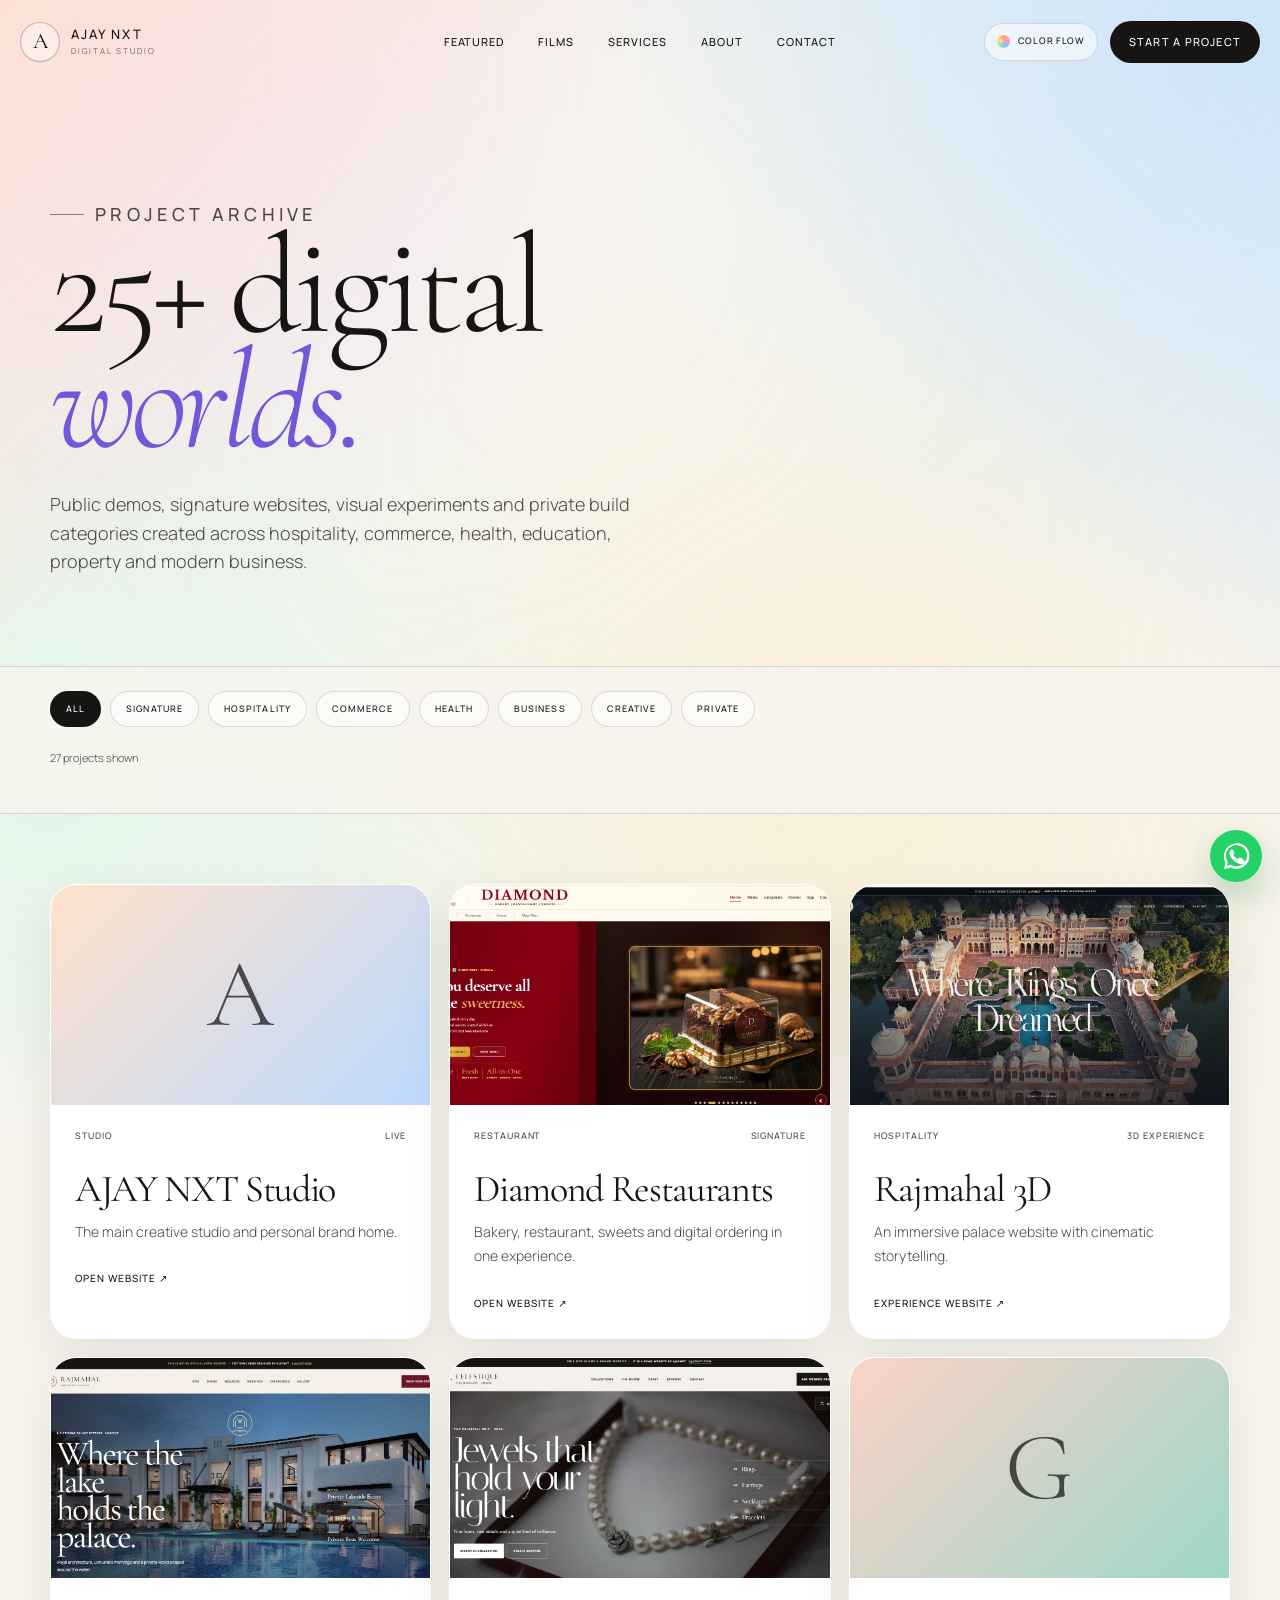
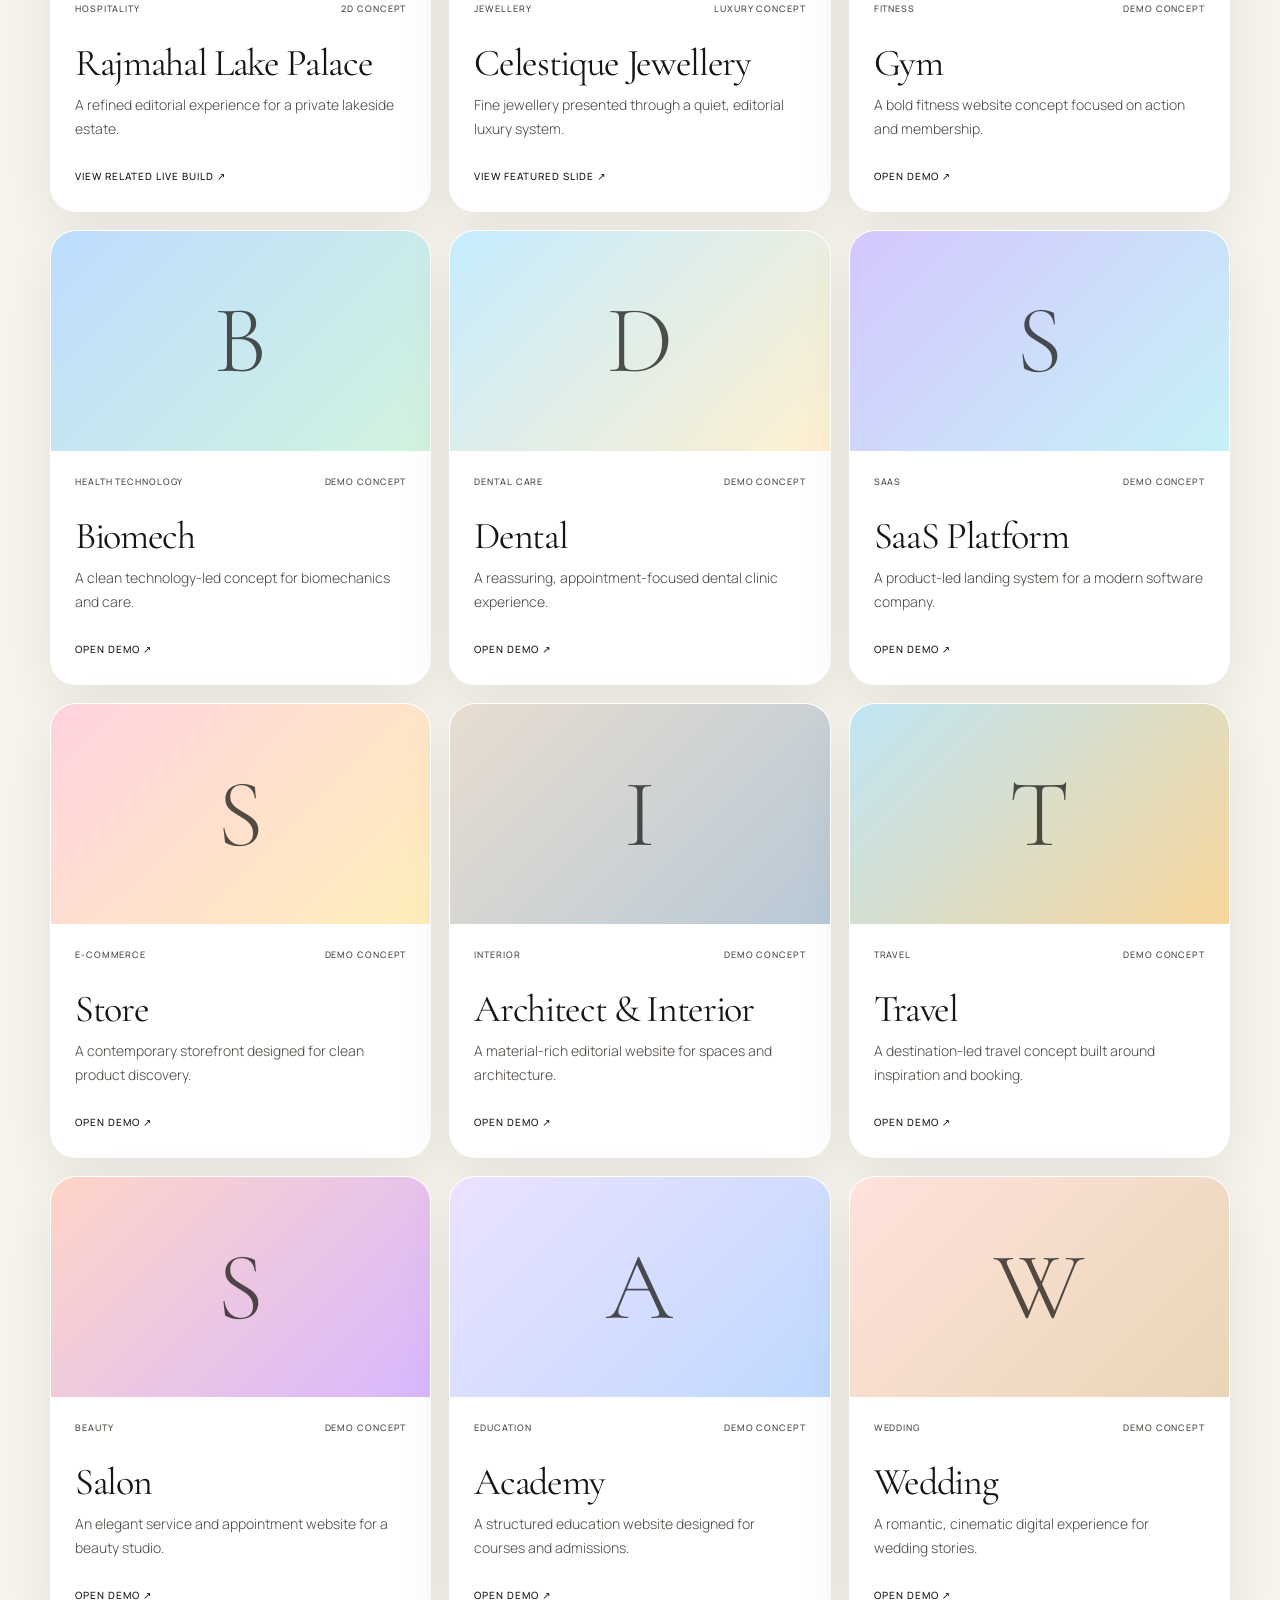
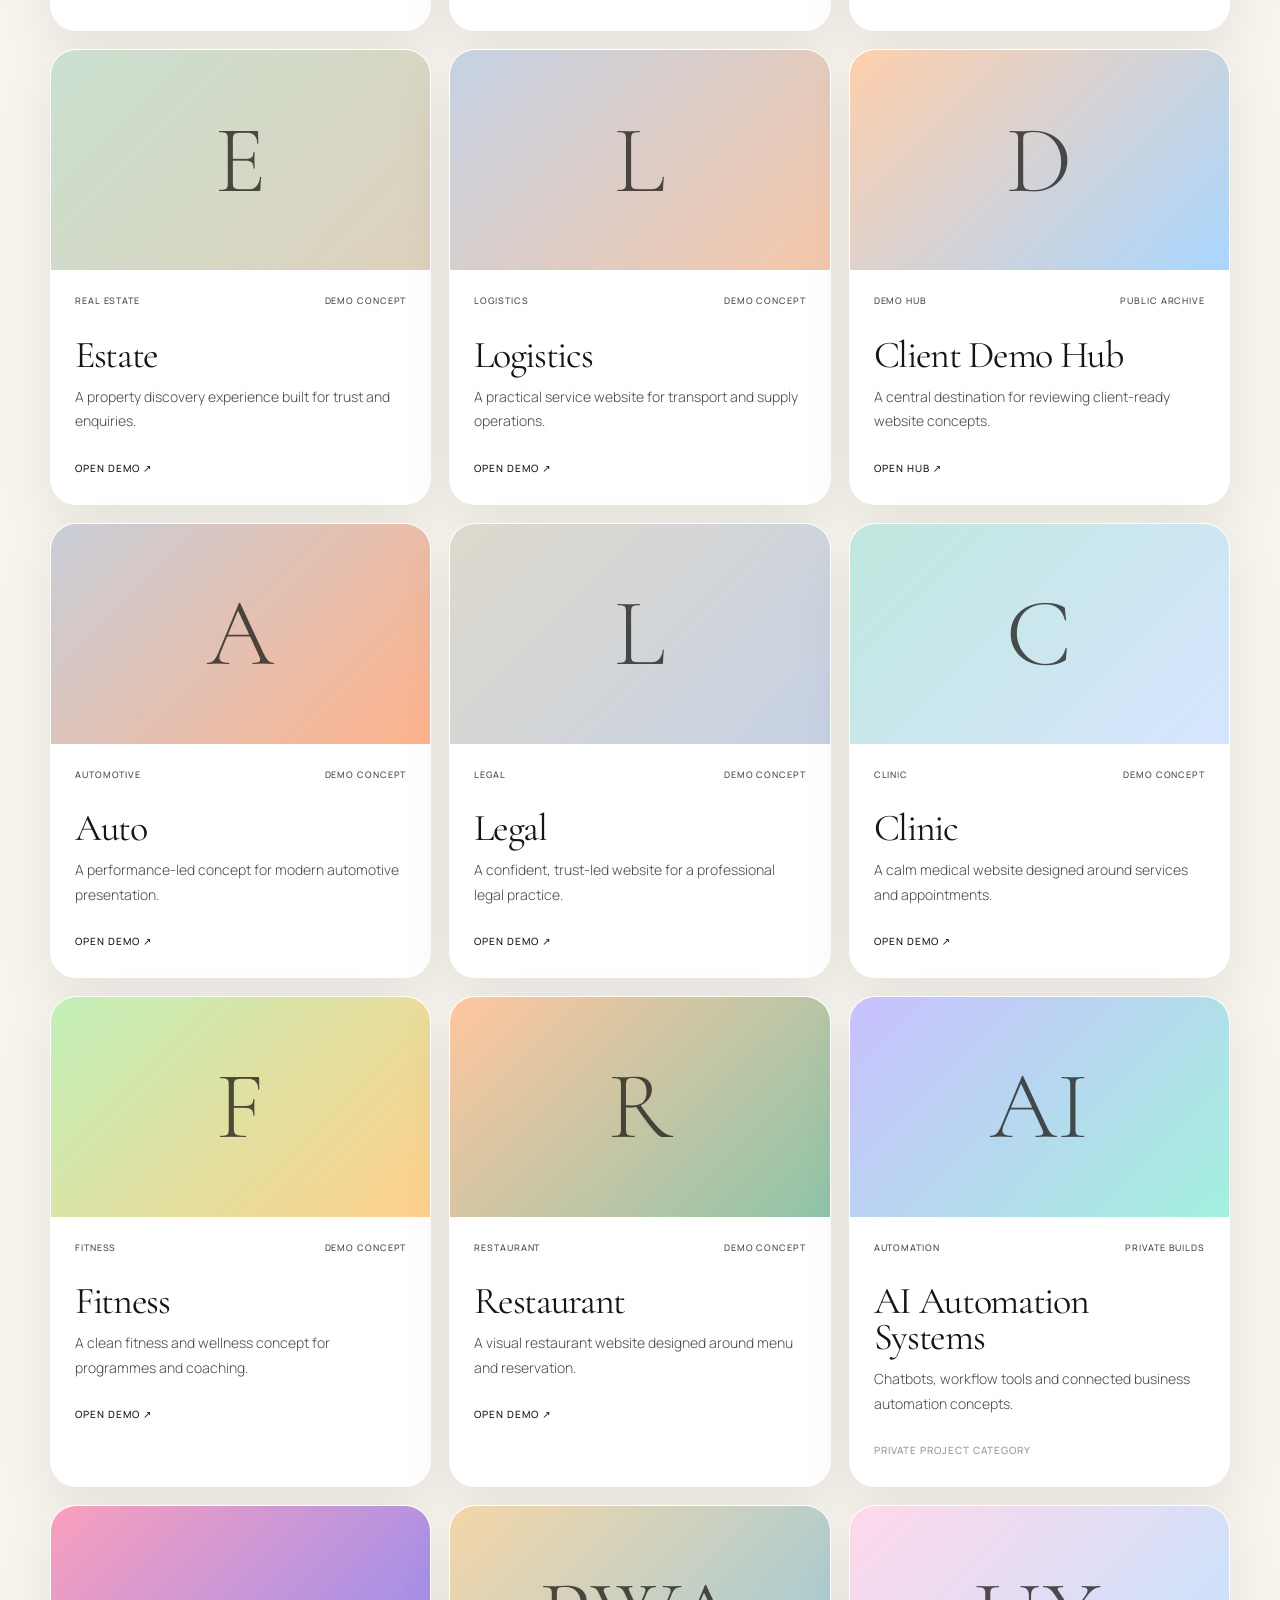
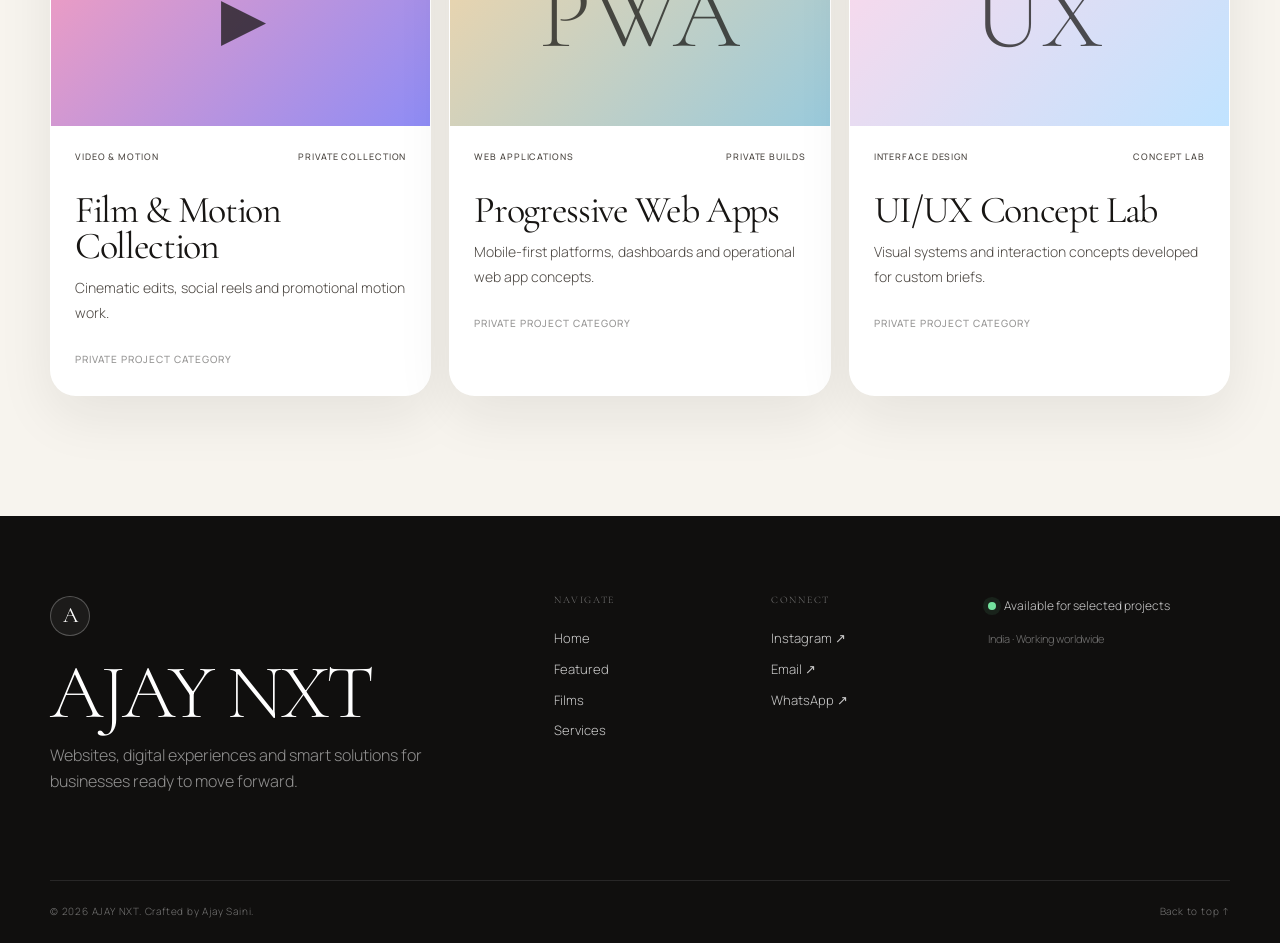
==== projects.html @ 5d484f21 "Add files via upload" ====
<!doctype html>
<html lang="en">
<head>
  <meta charset="utf-8">
  <meta name="viewport" content="width=device-width, initial-scale=1">
  <meta name="theme-color" content="#f7f4ee">
  <meta name="description" content="Explore public demos, signature websites, web apps and creative concepts by AJAY NXT.">
  <title>All Projects | AJAY NXT</title>
  <link rel="icon" href="assets/favicon.svg" type="image/svg+xml">
  <link rel="preconnect" href="https://fonts.googleapis.com">
  <link rel="preconnect" href="https://fonts.gstatic.com" crossorigin>
  <link href="https://fonts.googleapis.com/css2?family=Cormorant+Garamond:ital,wght@0,300;0,400;0,500;1,300;1,400&family=Manrope:wght@300;400;500;600&display=swap" rel="stylesheet">
  <link rel="stylesheet" href="styles.css">
  <script defer src="script.js"></script>
</head>
<body class="archive-body" id="top">
  <div class="spectrum" aria-hidden="true"></div>

  <header class="site-header is-scrolled" data-header>
    <a class="brand" href="index.html" aria-label="AJAY NXT home">
      <span class="brand-mark">A</span>
      <span class="brand-copy"><strong>AJAY NXT</strong><small>DIGITAL STUDIO</small></span>
    </a>
    <nav class="desktop-nav" aria-label="Primary navigation">
      <a href="index.html#projects">Featured</a>
      <a href="index.html#videos">Films</a>
      <a href="index.html#services">Services</a>
      <a href="index.html#about">About</a>
      <a href="index.html#contact">Contact</a>
    </nav>
    <div class="header-actions">
      <button class="flow-toggle" type="button" aria-pressed="true" data-flow-toggle><span class="flow-orb" aria-hidden="true"></span><span>Color flow</span></button>
      <a class="button button-dark header-cta" href="index.html#contact">Start a project</a>
      <button class="menu-toggle" type="button" aria-expanded="false" aria-controls="mobile-menu" data-menu-toggle><span></span><span></span><span class="sr-only">Open menu</span></button>
    </div>
  </header>

  <nav class="mobile-menu" id="mobile-menu" aria-label="Mobile navigation" data-mobile-menu>
    <a href="index.html">Home</a><a href="index.html#projects">Featured work</a><a href="index.html#videos">Films & Reels</a><a href="index.html#services">Services</a><a href="index.html#contact">Start a project</a>
  </nav>

  <main>
    <section class="archive-hero">
      <div class="container">
        <p class="eyebrow"><span></span> Project archive</p>
        <h1>25+ digital<br><em>worlds.</em></h1>
        <p>Public demos, signature websites, visual experiments and private build categories created across hospitality, commerce, health, education, property and modern business.</p>
      </div>
    </section>

    <section class="archive-toolbar" aria-label="Project filters">
      <div class="container">
        <div class="filter-row">
          <button type="button" data-filter="all" class="is-active">All</button>
          <button type="button" data-filter="signature">Signature</button>
          <button type="button" data-filter="hospitality">Hospitality</button>
          <button type="button" data-filter="commerce">Commerce</button>
          <button type="button" data-filter="health">Health</button>
          <button type="button" data-filter="business">Business</button>
          <button type="button" data-filter="creative">Creative</button>
          <button type="button" data-filter="private">Private</button>
        </div>
        <div class="archive-count" data-archive-count>27 projects shown</div>
      </div>
    </section>

    <section class="archive-grid container" aria-label="Project archive">
      <article class="archive-card" data-category="signature business creative">
        <div class="archive-card-media" style="--card-gradient:linear-gradient(135deg,#ffe2cb,#bcd9ff)"><span class="archive-card-letter">A</span></div>
        <div class="archive-card-body"><div class="archive-card-meta"><span>Studio</span><span>Live</span></div><h2>AJAY NXT Studio</h2><p>The main creative studio and personal brand home.</p><a href="https://ajaynxt.com" target="_blank" rel="noreferrer">Open website ↗</a></div>
      </article>

      <article class="archive-card" data-category="signature hospitality commerce">
        <div class="archive-card-media"><img src="assets/images/project-diamond.webp" alt="Diamond Restaurants website" width="1431" height="737"></div>
        <div class="archive-card-body"><div class="archive-card-meta"><span>Restaurant</span><span>Signature</span></div><h2>Diamond Restaurants</h2><p>Bakery, restaurant, sweets and digital ordering in one experience.</p><a href="https://diamond.ajaynxt.com" target="_blank" rel="noreferrer">Open website ↗</a></div>
      </article>

      <article class="archive-card" data-category="signature hospitality creative">
        <div class="archive-card-media"><img src="assets/images/project-rajmahal-3d.webp" alt="Rajmahal 3D website" width="1425" height="743"></div>
        <div class="archive-card-body"><div class="archive-card-meta"><span>Hospitality</span><span>3D experience</span></div><h2>Rajmahal 3D</h2><p>An immersive palace website with cinematic storytelling.</p><a href="https://rajmahal.ajaynxt.com" target="_blank" rel="noreferrer">Experience website ↗</a></div>
      </article>

      <article class="archive-card" id="rajmahal-2d" data-category="signature hospitality">
        <div class="archive-card-media"><img src="assets/images/project-rajmahal-2d.webp" alt="Rajmahal Lake Palace 2D concept" width="1417" height="735"></div>
        <div class="archive-card-body"><div class="archive-card-meta"><span>Hospitality</span><span>2D concept</span></div><h2>Rajmahal Lake Palace</h2><p>A refined editorial experience for a private lakeside estate.</p><a href="https://rajmahal.ajaynxt.com" target="_blank" rel="noreferrer">View related live build ↗</a></div>
      </article>

      <article class="archive-card" id="celestique" data-category="signature commerce creative">
        <div class="archive-card-media"><img src="assets/images/project-celestique.webp" alt="Celestique Jewellery concept" width="1406" height="725"></div>
        <div class="archive-card-body"><div class="archive-card-meta"><span>Jewellery</span><span>Luxury concept</span></div><h2>Celestique Jewellery</h2><p>Fine jewellery presented through a quiet, editorial luxury system.</p><a href="index.html#projects">View featured slide ↗</a></div>
      </article>

      <article class="archive-card" data-category="business creative">
        <div class="archive-card-media" style="--card-gradient:linear-gradient(135deg,#fbd2c8,#9dd7c7)"><span class="archive-card-letter">G</span></div>
        <div class="archive-card-body"><div class="archive-card-meta"><span>Fitness</span><span>Demo concept</span></div><h2>Gym</h2><p>A bold fitness website concept focused on action and membership.</p><a href="https://gym.ajaynxt.com" target="_blank" rel="noreferrer">Open demo ↗</a></div>
      </article>

      <article class="archive-card" data-category="health business">
        <div class="archive-card-media" style="--card-gradient:linear-gradient(135deg,#bddcff,#d2f4df)"><span class="archive-card-letter">B</span></div>
        <div class="archive-card-body"><div class="archive-card-meta"><span>Health technology</span><span>Demo concept</span></div><h2>Biomech</h2><p>A clean technology-led concept for biomechanics and care.</p><a href="https://biomech.ajaynxt.com" target="_blank" rel="noreferrer">Open demo ↗</a></div>
      </article>

      <article class="archive-card" data-category="health business">
        <div class="archive-card-media" style="--card-gradient:linear-gradient(135deg,#c5ecff,#fff0d0)"><span class="archive-card-letter">D</span></div>
        <div class="archive-card-body"><div class="archive-card-meta"><span>Dental care</span><span>Demo concept</span></div><h2>Dental</h2><p>A reassuring, appointment-focused dental clinic experience.</p><a href="https://dental.ajaynxt.com" target="_blank" rel="noreferrer">Open demo ↗</a></div>
      </article>

      <article class="archive-card" data-category="business creative">
        <div class="archive-card-media" style="--card-gradient:linear-gradient(135deg,#d4c7ff,#c6f1f6)"><span class="archive-card-letter">S</span></div>
        <div class="archive-card-body"><div class="archive-card-meta"><span>SaaS</span><span>Demo concept</span></div><h2>SaaS Platform</h2><p>A product-led landing system for a modern software company.</p><a href="https://saas.ajaynxt.com" target="_blank" rel="noreferrer">Open demo ↗</a></div>
      </article>

      <article class="archive-card" data-category="commerce business">
        <div class="archive-card-media" style="--card-gradient:linear-gradient(135deg,#ffd3df,#ffefbb)"><span class="archive-card-letter">S</span></div>
        <div class="archive-card-body"><div class="archive-card-meta"><span>E-commerce</span><span>Demo concept</span></div><h2>Store</h2><p>A contemporary storefront designed for clean product discovery.</p><a href="https://store.ajaynxt.com" target="_blank" rel="noreferrer">Open demo ↗</a></div>
      </article>

      <article class="archive-card" data-category="business creative">
        <div class="archive-card-media" style="--card-gradient:linear-gradient(135deg,#e8ddd0,#b8c9d7)"><span class="archive-card-letter">I</span></div>
        <div class="archive-card-body"><div class="archive-card-meta"><span>Interior</span><span>Demo concept</span></div><h2>Architect & Interior</h2><p>A material-rich editorial website for spaces and architecture.</p><a href="https://interior.ajaynxt.com" target="_blank" rel="noreferrer">Open demo ↗</a></div>
      </article>

      <article class="archive-card" data-category="hospitality business">
        <div class="archive-card-media" style="--card-gradient:linear-gradient(135deg,#bfe5f4,#f8d69b)"><span class="archive-card-letter">T</span></div>
        <div class="archive-card-body"><div class="archive-card-meta"><span>Travel</span><span>Demo concept</span></div><h2>Travel</h2><p>A destination-led travel concept built around inspiration and booking.</p><a href="https://travel.ajaynxt.com" target="_blank" rel="noreferrer">Open demo ↗</a></div>
      </article>

      <article class="archive-card" data-category="business creative">
        <div class="archive-card-media" style="--card-gradient:linear-gradient(135deg,#ffd5c7,#d8b8ff)"><span class="archive-card-letter">S</span></div>
        <div class="archive-card-body"><div class="archive-card-meta"><span>Beauty</span><span>Demo concept</span></div><h2>Salon</h2><p>An elegant service and appointment website for a beauty studio.</p><a href="https://salon.ajaynxt.com" target="_blank" rel="noreferrer">Open demo ↗</a></div>
      </article>

      <article class="archive-card" data-category="business creative">
        <div class="archive-card-media" style="--card-gradient:linear-gradient(135deg,#ebe2ff,#bfd9ff)"><span class="archive-card-letter">A</span></div>
        <div class="archive-card-body"><div class="archive-card-meta"><span>Education</span><span>Demo concept</span></div><h2>Academy</h2><p>A structured education website designed for courses and admissions.</p><a href="https://academy.ajaynxt.com" target="_blank" rel="noreferrer">Open demo ↗</a></div>
      </article>

      <article class="archive-card" data-category="creative hospitality">
        <div class="archive-card-media" style="--card-gradient:linear-gradient(135deg,#ffe2dc,#e9d6b7)"><span class="archive-card-letter">W</span></div>
        <div class="archive-card-body"><div class="archive-card-meta"><span>Wedding</span><span>Demo concept</span></div><h2>Wedding</h2><p>A romantic, cinematic digital experience for wedding stories.</p><a href="https://wedding.ajaynxt.com" target="_blank" rel="noreferrer">Open demo ↗</a></div>
      </article>

      <article class="archive-card" data-category="business hospitality">
        <div class="archive-card-media" style="--card-gradient:linear-gradient(135deg,#cae0cf,#ded1bd)"><span class="archive-card-letter">E</span></div>
        <div class="archive-card-body"><div class="archive-card-meta"><span>Real estate</span><span>Demo concept</span></div><h2>Estate</h2><p>A property discovery experience built for trust and enquiries.</p><a href="https://estate.ajaynxt.com" target="_blank" rel="noreferrer">Open demo ↗</a></div>
      </article>

      <article class="archive-card" data-category="business">
        <div class="archive-card-media" style="--card-gradient:linear-gradient(135deg,#c5d2e4,#f5c7a9)"><span class="archive-card-letter">L</span></div>
        <div class="archive-card-body"><div class="archive-card-meta"><span>Logistics</span><span>Demo concept</span></div><h2>Logistics</h2><p>A practical service website for transport and supply operations.</p><a href="https://logistics.ajaynxt.com" target="_blank" rel="noreferrer">Open demo ↗</a></div>
      </article>

      <article class="archive-card" data-category="business creative">
        <div class="archive-card-media" style="--card-gradient:linear-gradient(135deg,#ffcfac,#a9d6ff)"><span class="archive-card-letter">D</span></div>
        <div class="archive-card-body"><div class="archive-card-meta"><span>Demo hub</span><span>Public archive</span></div><h2>Client Demo Hub</h2><p>A central destination for reviewing client-ready website concepts.</p><a href="https://demos.ajaynxt.com" target="_blank" rel="noreferrer">Open hub ↗</a></div>
      </article>

      <article class="archive-card" data-category="business creative">
        <div class="archive-card-media" style="--card-gradient:linear-gradient(135deg,#c8ced8,#ffb38c)"><span class="archive-card-letter">A</span></div>
        <div class="archive-card-body"><div class="archive-card-meta"><span>Automotive</span><span>Demo concept</span></div><h2>Auto</h2><p>A performance-led concept for modern automotive presentation.</p><a href="https://auto.ajaynxt.com" target="_blank" rel="noreferrer">Open demo ↗</a></div>
      </article>

      <article class="archive-card" data-category="business">
        <div class="archive-card-media" style="--card-gradient:linear-gradient(135deg,#ded9cc,#c6d1e4)"><span class="archive-card-letter">L</span></div>
        <div class="archive-card-body"><div class="archive-card-meta"><span>Legal</span><span>Demo concept</span></div><h2>Legal</h2><p>A confident, trust-led website for a professional legal practice.</p><a href="https://legal.ajaynxt.com" target="_blank" rel="noreferrer">Open demo ↗</a></div>
      </article>

      <article class="archive-card" data-category="health business">
        <div class="archive-card-media" style="--card-gradient:linear-gradient(135deg,#bfe8de,#d6e5ff)"><span class="archive-card-letter">C</span></div>
        <div class="archive-card-body"><div class="archive-card-meta"><span>Clinic</span><span>Demo concept</span></div><h2>Clinic</h2><p>A calm medical website designed around services and appointments.</p><a href="https://clinic.ajaynxt.com" target="_blank" rel="noreferrer">Open demo ↗</a></div>
      </article>

      <article class="archive-card" data-category="health business">
        <div class="archive-card-media" style="--card-gradient:linear-gradient(135deg,#c2f0b8,#ffd18b)"><span class="archive-card-letter">F</span></div>
        <div class="archive-card-body"><div class="archive-card-meta"><span>Fitness</span><span>Demo concept</span></div><h2>Fitness</h2><p>A clean fitness and wellness concept for programmes and coaching.</p><a href="https://fitness.ajaynxt.com" target="_blank" rel="noreferrer">Open demo ↗</a></div>
      </article>

      <article class="archive-card" data-category="hospitality commerce">
        <div class="archive-card-media" style="--card-gradient:linear-gradient(135deg,#ffc69f,#8fc5a9)"><span class="archive-card-letter">R</span></div>
        <div class="archive-card-body"><div class="archive-card-meta"><span>Restaurant</span><span>Demo concept</span></div><h2>Restaurant</h2><p>A visual restaurant website designed around menu and reservation.</p><a href="https://restaurant.ajaynxt.com" target="_blank" rel="noreferrer">Open demo ↗</a></div>
      </article>

      <article class="archive-card is-private" data-category="private business creative">
        <div class="archive-card-media" style="--card-gradient:linear-gradient(135deg,#c9c0ff,#a3f0de)"><span class="archive-card-letter">AI</span></div>
        <div class="archive-card-body"><div class="archive-card-meta"><span>Automation</span><span>Private builds</span></div><h2>AI Automation Systems</h2><p>Chatbots, workflow tools and connected business automation concepts.</p><a href="#">Private project category</a></div>
      </article>

      <article class="archive-card is-private" data-category="private creative">
        <div class="archive-card-media" style="--card-gradient:linear-gradient(135deg,#fa9fbd,#8e8cf5)"><span class="archive-card-letter">▶</span></div>
        <div class="archive-card-body"><div class="archive-card-meta"><span>Video & motion</span><span>Private collection</span></div><h2>Film & Motion Collection</h2><p>Cinematic edits, social reels and promotional motion work.</p><a href="#">Private project category</a></div>
      </article>

      <article class="archive-card is-private" data-category="private business">
        <div class="archive-card-media" style="--card-gradient:linear-gradient(135deg,#f5d6a8,#99cadc)"><span class="archive-card-letter">PWA</span></div>
        <div class="archive-card-body"><div class="archive-card-meta"><span>Web applications</span><span>Private builds</span></div><h2>Progressive Web Apps</h2><p>Mobile-first platforms, dashboards and operational web app concepts.</p><a href="#">Private project category</a></div>
      </article>

      <article class="archive-card is-private" data-category="private creative business">
        <div class="archive-card-media" style="--card-gradient:linear-gradient(135deg,#ffd8ea,#c0e3ff)"><span class="archive-card-letter">UX</span></div>
        <div class="archive-card-body"><div class="archive-card-meta"><span>Interface design</span><span>Concept lab</span></div><h2>UI/UX Concept Lab</h2><p>Visual systems and interaction concepts developed for custom briefs.</p><a href="#">Private project category</a></div>
      </article>
    </section>
  </main>

  <footer class="site-footer">
    <div class="container footer-grid">
      <div class="footer-brand"><span class="brand-mark">A</span><h2>AJAY NXT</h2><p>Websites, digital experiences and smart solutions for businesses ready to move forward.</p></div>
      <div><h3>Navigate</h3><a href="index.html">Home</a><a href="index.html#projects">Featured</a><a href="index.html#videos">Films</a><a href="index.html#services">Services</a></div>
      <div><h3>Connect</h3><a href="https://www.instagram.com/ajay_nxt_/" target="_blank" rel="noreferrer">Instagram ↗</a><a href="mailto:ajayx3neha@gmail.com">Email ↗</a><a href="https://wa.me/919929562585" target="_blank" rel="noreferrer">WhatsApp ↗</a></div>
      <div class="footer-status"><span><i></i> Available for selected projects</span><p>India · Working worldwide</p></div>
    </div>
    <div class="container footer-bottom"><span>© 2026 AJAY NXT. Crafted by Ajay Saini.</span><a href="#top">Back to top ↑</a></div>
  </footer>

  <a class="floating-whatsapp" href="https://wa.me/919929562585?text=Hi%20Ajay%2C%20I%20visited%20your%20portfolio%20and%20would%20like%20to%20discuss%20a%20project." target="_blank" rel="noreferrer" aria-label="Chat with Ajay on WhatsApp"><svg viewBox="0 0 32 32" aria-hidden="true"><path d="M27.3 4.7A15.5 15.5 0 0 0 3 23.4L1 31l7.8-2a15.5 15.5 0 0 0 18.5-24.3Zm-11.4 23A12.6 12.6 0 0 1 9.5 26l-.5-.3-4.6 1.2 1.2-4.5-.3-.5A12.6 12.6 0 1 1 16 27.7Zm6.9-9.4c-.4-.2-2.2-1.1-2.6-1.2-.3-.1-.6-.2-.8.2l-1.1 1.3c-.2.3-.4.3-.8.1-2.2-1.1-3.7-2-5.2-4.6-.4-.7.4-.7 1.1-2.2.1-.3 0-.6-.1-.8l-1.2-2.9c-.3-.7-.7-.6-.9-.6h-.8c-.3 0-.8.1-1.2.6-.4.4-1.6 1.6-1.6 3.9s1.7 4.5 1.9 4.8c.2.3 3.3 5.1 8.1 7.1 3 1.3 4.2 1.4 5.7 1.2 1-.2 2.2-.9 2.5-1.8.3-.9.3-1.7.2-1.8-.1-.2-.4-.3-.8-.5Z"/></svg></a>
</body>
</html>
---- styles.css ----
:root {
  --ink: #171513;
  --ink-soft: #4c4742;
  --paper: #f8f5ef;
  --paper-2: #f0ece5;
  --card: rgba(255, 255, 255, 0.76);
  --line: rgba(23, 21, 19, 0.14);
  --line-strong: rgba(23, 21, 19, 0.28);
  --orange: #7357d8;
  --gold: #b48a52;
  --radius: 28px;
  --radius-sm: 18px;
  --shadow: 0 30px 80px rgba(38, 31, 24, 0.13);
  --container: min(1180px, calc(100vw - 40px));
  --ease: cubic-bezier(.16, 1, .3, 1);
}

* { box-sizing: border-box; }
html { scroll-behavior: smooth; }
body {
  margin: 0;
  color: var(--ink);
  background: var(--paper);
  font-family: "Manrope", system-ui, sans-serif;
  font-weight: 300;
  line-height: 1.6;
  overflow-x: hidden;
  text-rendering: optimizeLegibility;
  -webkit-font-smoothing: antialiased;
}
body.flow-paused .spectrum { animation-play-state: paused; opacity: .38; }
body.menu-open { overflow: hidden; }

img, svg, video { display: block; max-width: 100%; }
a { color: inherit; text-decoration: none; }
button, input, textarea, select { font: inherit; }
button { color: inherit; }

::selection { background: var(--ink); color: white; }

.spectrum {
  position: fixed;
  inset: -18vh -18vw;
  z-index: -2;
  pointer-events: none;
  opacity: .72;
  background:
    radial-gradient(circle at 18% 18%, rgba(245, 198, 255, .56), transparent 33%),
    radial-gradient(circle at 82% 20%, rgba(174, 225, 255, .58), transparent 34%),
    radial-gradient(circle at 62% 78%, rgba(255, 232, 171, .55), transparent 38%),
    radial-gradient(circle at 16% 76%, rgba(177, 255, 220, .46), transparent 34%);
  filter: blur(42px) saturate(.85);
  transform: translate3d(0,0,0);
  animation: spectrumHue 58s linear infinite, spectrumDrift 18s ease-in-out infinite alternate;
}

@keyframes spectrumHue { to { filter: blur(42px) saturate(.85) hue-rotate(360deg); } }
@keyframes spectrumDrift {
  0% { transform: translate3d(-2%, -2%, 0) scale(1); }
  50% { transform: translate3d(4%, 2%, 0) scale(1.04); }
  100% { transform: translate3d(-1%, 5%, 0) scale(1.08); }
}

.skip-link {
  position: fixed;
  left: 14px;
  top: -60px;
  z-index: 999;
  padding: 10px 14px;
  background: var(--ink);
  color: white;
  border-radius: 10px;
}
.skip-link:focus { top: 14px; }
.sr-only { position: absolute; width: 1px; height: 1px; padding: 0; margin: -1px; overflow: hidden; clip: rect(0,0,0,0); white-space: nowrap; border: 0; }

.container { width: var(--container); margin-inline: auto; }
.container-wide { width: min(1420px, calc(100vw - 28px)); margin-inline: auto; }
.section { padding: clamp(92px, 11vw, 160px) 0; position: relative; }

.eyebrow {
  margin: 0 0 20px;
  display: flex;
  align-items: center;
  gap: 11px;
  font-size: 11px;
  font-weight: 700;
  letter-spacing: .2em;
  text-transform: uppercase;
}
.eyebrow > span { width: 34px; height: 1px; background: currentColor; opacity: .65; }
.eyebrow-light { color: rgba(255,255,255,.72); }

h1, h2, h3, p { margin-top: 0; }
h1, h2, h3 {
  font-family: "Cormorant Garamond", Georgia, serif;
  line-height: .9;
  letter-spacing: -.045em;
  font-weight: 300;
}
h2 {
  margin-bottom: 0;
  font-size: clamp(58px, 7.5vw, 108px);
  font-weight: 300;
}
h2 em, .hero-title em, .all-projects-cta h3 em, .whatsapp-card h2 em, .global-section h2 em {
  font-family: "Cormorant Garamond", Georgia, serif;
  font-weight: 300;
  font-style: italic;
  letter-spacing: -.035em;
}

.button {
  min-height: 50px;
  padding: 0 22px;
  display: inline-flex;
  align-items: center;
  justify-content: center;
  gap: 14px;
  border: 1px solid transparent;
  border-radius: 999px;
  font-size: 11px;
  font-weight: 500;
  letter-spacing: .11em;
  text-transform: uppercase;
  transition: transform .35s var(--ease), background .35s var(--ease), color .35s var(--ease), border-color .35s var(--ease);
  cursor: pointer;
}
.button:hover { transform: translateY(-3px); }
.button-dark { background: var(--ink); color: white; }
.button-dark:hover { background: var(--orange); }
.button-light { background: white; color: var(--ink); }
.button-light:hover { background: #fff5e9; }
.text-link {
  display: inline-flex;
  align-items: center;
  gap: 10px;
  padding-bottom: 4px;
  border-bottom: 1px solid currentColor;
  font-size: 12px;
  font-weight: 500;
  letter-spacing: .05em;
  cursor: pointer;
  background: none;
  border-top: 0;
  border-left: 0;
  border-right: 0;
}
.text-link span { transition: transform .25s var(--ease); }
.text-link:hover span { transform: translateX(4px); }

.site-header {
  position: fixed;
  inset: 0 0 auto;
  z-index: 100;
  height: 84px;
  padding: 0 max(20px, calc((100vw - 1440px) / 2));
  display: grid;
  grid-template-columns: 1fr auto 1fr;
  align-items: center;
  gap: 24px;
  border-bottom: 1px solid transparent;
  transition: height .35s var(--ease), background .35s, border-color .35s, box-shadow .35s;
}
.site-header.is-scrolled {
  height: 70px;
  background: rgba(248, 245, 239, .78);
  border-color: var(--line);
  box-shadow: 0 10px 34px rgba(27, 23, 20, .06);
  backdrop-filter: blur(18px) saturate(1.2);
}
.brand { display: inline-flex; align-items: center; gap: 11px; width: max-content; }
.brand-mark {
  width: 40px;
  aspect-ratio: 1;
  display: grid;
  place-items: center;
  border: 1px solid var(--line-strong);
  border-radius: 50%;
  font-family: "Cormorant Garamond", serif;
  font-size: 22px;
  font-weight: 400;
  background: rgba(255,255,255,.42);
}
.brand-copy { display: grid; line-height: 1.1; }
.brand-copy strong { font-size: 13px; font-weight: 500; letter-spacing: .15em; }
.brand-copy small { margin-top: 5px; font-size: 8px; letter-spacing: .22em; color: var(--ink-soft); }
.desktop-nav { display: flex; align-items: center; gap: clamp(20px, 2.7vw, 42px); }
.desktop-nav a { position: relative; font-size: 11px; font-weight: 500; letter-spacing: .08em; text-transform: uppercase; }
.desktop-nav a::after { content: ""; position: absolute; left: 0; right: 100%; bottom: -7px; height: 1px; background: currentColor; transition: right .3s var(--ease); }
.desktop-nav a:hover::after { right: 0; }
.header-actions { justify-self: end; display: flex; align-items: center; gap: 12px; }
.flow-toggle {
  height: 38px;
  display: inline-flex;
  align-items: center;
  gap: 8px;
  padding: 0 12px;
  border: 1px solid var(--line);
  border-radius: 999px;
  background: rgba(255,255,255,.54);
  font-size: 9px;
  font-weight: 500;
  letter-spacing: .08em;
  text-transform: uppercase;
  cursor: pointer;
}
.flow-orb {
  width: 13px;
  aspect-ratio: 1;
  border-radius: 50%;
  background: conic-gradient(#ffa46f,#ff8dd7,#8ebeff,#8be3c3,#ffe08a,#ffa46f);
  animation: orbSpin 4s linear infinite;
}
@keyframes orbSpin { to { transform: rotate(1turn); } }
.header-cta { min-height: 42px; padding-inline: 18px; font-size: 11px; }
.menu-toggle { display: none; width: 44px; height: 44px; border: 1px solid var(--line); border-radius: 50%; background: rgba(255,255,255,.7); cursor: pointer; }
.menu-toggle span:not(.sr-only) { width: 18px; height: 1px; background: var(--ink); margin: 4px auto; display: block; transition: transform .3s, opacity .3s; }
.menu-toggle[aria-expanded="true"] span:nth-child(1) { transform: translateY(2.5px) rotate(45deg); }
.menu-toggle[aria-expanded="true"] span:nth-child(2) { transform: translateY(-2.5px) rotate(-45deg); }
.mobile-menu { display: none; }

.hero {
  min-height: min(920px, 100svh);
  position: relative;
  display: flex;
  align-items: center;
  overflow: hidden;
  isolation: isolate;
  background: #d8c5b2;
}
.hero-media, .hero-shade, .hero-grid { position: absolute; inset: 0; }
.hero-media img { width: 100%; height: 100%; object-fit: cover; object-position: center; transform: scale(1.015); animation: heroSettle 1.6s var(--ease) forwards; }
@keyframes heroSettle { from { transform: scale(1.08); filter: blur(5px); } to { transform: scale(1.015); filter: blur(0); } }
.hero-shade {
  background:
    linear-gradient(90deg, rgba(249,246,240,.98) 0%, rgba(249,246,240,.94) 31%, rgba(249,246,240,.50) 50%, rgba(249,246,240,.02) 70%),
    linear-gradient(180deg, rgba(255,255,255,.22), transparent 32%, rgba(0,0,0,.07));
}
.hero-grid {
  opacity: .22;
  background-image: linear-gradient(rgba(20,18,16,.09) 1px, transparent 1px), linear-gradient(90deg, rgba(20,18,16,.09) 1px, transparent 1px);
  background-size: 80px 80px;
  mask-image: linear-gradient(90deg, #000, transparent 57%);
}
.hero-content { position: relative; z-index: 3; padding-top: 78px; }
.hero-content > * { max-width: 700px; }
.hero-title {
  margin: 0;
  font-size: clamp(72px, 7.2vw, 112px);
  font-weight: 300;
  line-height: .84;
  letter-spacing: -.055em;
  max-width: 700px;
}
.hero-title span, .hero-title em { display: block; }
.hero-title em { color: var(--orange); font-weight: 300; }
.hero-intro { margin: 32px 0 0; max-width: 590px; font-size: clamp(15px, 1.15vw, 18px); font-weight: 300; line-height: 1.75; color: #393531; }
.hero-actions { margin-top: 34px; display: flex; align-items: center; gap: 24px; }
.hero-proof { margin-top: 52px; display: flex; gap: clamp(26px, 4vw, 64px); }
.hero-proof div { display: grid; gap: 2px; }
.hero-proof strong { font-family: "Cormorant Garamond", Georgia, serif; font-size: 34px; font-weight: 400; line-height: .9; }
.hero-proof span { font-size: 10px; text-transform: uppercase; letter-spacing: .12em; color: var(--ink-soft); }
.hero-index { position: absolute; right: 24px; bottom: 28px; display: flex; gap: 32px; font-size: 9px; letter-spacing: .2em; font-weight: 500; color: rgba(255,255,255,.74); writing-mode: vertical-rl; }
.scroll-cue { position: absolute; z-index: 4; left: 50%; bottom: 24px; display: grid; gap: 7px; justify-items: center; font-size: 9px; font-weight: 500; letter-spacing: .18em; text-transform: uppercase; }
.scroll-cue i { width: 1px; height: 40px; background: var(--ink); position: relative; overflow: hidden; }
.scroll-cue i::after { content: ""; position: absolute; inset: -100% 0 100%; background: white; animation: scrollLine 1.7s ease-in-out infinite; }
@keyframes scrollLine { to { transform: translateY(200%); } }
.reveal { opacity: 0; transform: translateY(20px); animation: revealUp .9s var(--ease) forwards; }
.hero .reveal:nth-child(2) { animation-delay: .12s; }
.hero .reveal:nth-child(3) { animation-delay: .22s; }
.hero .reveal:nth-child(4) { animation-delay: .32s; }
.hero .reveal:nth-child(5) { animation-delay: .42s; }
@keyframes revealUp { to { opacity: 1; transform: none; } }

.marquee { background: var(--ink); color: #fffdf8; border-block: 1px solid rgba(255,255,255,.14); overflow: hidden; }
.marquee-track { width: max-content; min-height: 64px; display: flex; align-items: center; gap: 28px; animation: marqueeMove 28s linear infinite; }
.marquee-track span { font-family: "Cormorant Garamond", Georgia, serif; font-size: clamp(24px, 2.3vw, 36px); font-weight: 300; letter-spacing: .015em; white-space: nowrap; }
.marquee-track b { color: #efbf72; font-size: 14px; }
@keyframes marqueeMove { to { transform: translateX(-50%); } }

.section-heading { display: grid; grid-template-columns: minmax(0, 1.3fr) minmax(260px, .55fr); align-items: end; gap: 60px; margin-bottom: clamp(50px, 7vw, 92px); }
.section-heading > p { max-width: 440px; margin: 0 0 8px; color: var(--ink-soft); font-size: 17px; }

.projects-section { background: rgba(249,247,242,.68); backdrop-filter: blur(18px); }
.project-slider { position: relative; overflow: hidden; }
.project-track { display: flex; transition: transform .9s var(--ease); }
.project-slide { min-width: 100%; display: grid; grid-template-columns: minmax(0, 1.6fr) minmax(320px, .78fr); gap: clamp(24px, 4vw, 64px); align-items: center; }
.project-visual {
  position: relative;
  overflow: hidden;
  border-radius: clamp(20px, 3vw, 42px);
  border: 1px solid rgba(255,255,255,.8);
  box-shadow: var(--shadow);
  background: #ddd;
}
.project-visual::after { content: ""; position: absolute; inset: 0; pointer-events: none; box-shadow: inset 0 0 0 1px rgba(23,21,19,.08); border-radius: inherit; }
.project-visual button { display: block; padding: 0; border: 0; width: 100%; background: none; cursor: zoom-in; overflow: hidden; }
.project-visual img:not(.project-logo) { width: 100%; aspect-ratio: 16 / 8.3; object-fit: cover; transition: transform 1.2s var(--ease); }
.project-visual:hover img:not(.project-logo) { transform: scale(1.035); }
.project-logo { position: absolute; top: 18px; left: 18px; z-index: 2; object-fit: contain; background: rgba(255,255,255,.86); backdrop-filter: blur(12px); box-shadow: 0 14px 35px rgba(0,0,0,.12); }
.project-logo-square { width: 62px; height: 54px; border-radius: 14px; padding: 8px; }
.project-logo-wide { width: 132px; height: 50px; border-radius: 12px; padding: 7px 10px; }
.project-number { position: absolute; right: 18px; top: 18px; padding: 8px 12px; border-radius: 999px; background: rgba(17,15,13,.75); color: white; font-size: 10px; letter-spacing: .12em; backdrop-filter: blur(10px); }
.project-copy { padding-right: clamp(2px, 2vw, 30px); }
.project-meta { display: flex; flex-wrap: wrap; gap: 8px; margin-bottom: 24px; }
.project-meta span { padding: 7px 10px; border: 1px solid var(--line); border-radius: 999px; font-size: 9px; font-weight: 500; letter-spacing: .14em; text-transform: uppercase; background: rgba(255,255,255,.52); }
.project-copy h3 { margin: 0; font-family: "Cormorant Garamond", Georgia, serif; font-size: clamp(54px, 5.8vw, 88px); font-weight: 300; line-height: .88; }
.project-copy p { max-width: 520px; margin: 25px 0 0; color: var(--ink-soft); font-size: 17px; }
.project-actions { margin-top: 32px; display: flex; align-items: center; gap: 22px; flex-wrap: wrap; }
.slider-controls { margin-top: 34px; display: grid; grid-template-columns: 1fr auto 1fr; align-items: center; }
.slider-arrows { display: flex; gap: 8px; }
.slider-arrows button, .rail-controls button { width: 48px; aspect-ratio: 1; border-radius: 50%; border: 1px solid var(--line-strong); background: rgba(255,255,255,.58); cursor: pointer; transition: background .25s, color .25s, transform .25s; }
.slider-arrows button:hover, .rail-controls button:hover { background: var(--ink); color: white; transform: translateY(-2px); }
.slider-status { display: flex; align-items: center; gap: 10px; font-size: 11px; }
.slider-status strong { font-size: 17px; }
.slider-status span { width: 70px; height: 1px; background: var(--line-strong); }
.slider-dots { justify-self: end; display: flex; gap: 8px; }
.slider-dots button { width: 7px; height: 7px; border: 0; padding: 0; border-radius: 50%; background: rgba(23,21,19,.25); cursor: pointer; transition: width .25s, border-radius .25s, background .25s; }
.slider-dots button.is-active { width: 30px; border-radius: 99px; background: var(--orange); }

.all-projects-cta {
  margin-top: clamp(80px, 10vw, 140px);
  padding: clamp(34px, 5vw, 70px);
  display: grid;
  grid-template-columns: 1.25fr .75fr;
  gap: 50px;
  border-radius: 40px;
  border: 1px solid rgba(255,255,255,.85);
  background:
    linear-gradient(125deg, rgba(255,255,255,.92), rgba(255,255,255,.48)),
    radial-gradient(circle at 8% 15%, #ffd9bf, transparent 35%),
    radial-gradient(circle at 90% 15%, #c9e1ff, transparent 40%),
    radial-gradient(circle at 60% 100%, #d7f7e5, transparent 42%);
  box-shadow: var(--shadow);
  overflow: hidden;
  position: relative;
}
.all-projects-cta::after { content: "25+"; position: absolute; right: -10px; bottom: -54px; font-family: "Cormorant Garamond", Georgia, serif; font-size: clamp(120px, 18vw, 240px); font-weight: 300; line-height: 1; color: rgba(23,21,19,.045); letter-spacing: -.1em; }
.all-projects-cta h3 { margin: 0; font-family: "Cormorant Garamond", Georgia, serif; font-size: clamp(52px, 6vw, 88px); font-weight: 300; line-height: .9; }
.all-projects-cta > div:last-child { align-self: end; position: relative; z-index: 1; }
.all-projects-cta p { color: var(--ink-soft); font-size: 16px; }

.films-section { background: rgba(20,18,16,.98); color: white; overflow: hidden; }
.films-section::before { content: ""; position: absolute; inset: 0; background: radial-gradient(circle at 20% 20%, rgba(153,117,255,.14), transparent 36%), radial-gradient(circle at 80% 60%, rgba(255,160,96,.12), transparent 38%); pointer-events: none; }
.films-section .section-heading > p { color: rgba(255,255,255,.62); }
.video-rail-wrap { position: relative; }
.video-rail { display: flex; gap: 20px; overflow-x: auto; overscroll-behavior-inline: contain; scroll-snap-type: x mandatory; scrollbar-width: none; padding: 8px 2px 26px; }
.video-rail::-webkit-scrollbar { display: none; }
.video-card {
  flex: 0 0 min(560px, 72vw);
  aspect-ratio: 16 / 10;
  position: relative;
  border: 1px solid rgba(255,255,255,.16);
  border-radius: 28px;
  overflow: hidden;
  padding: 0;
  color: white;
  background: #26231f;
  scroll-snap-align: center;
  cursor: pointer;
  text-align: left;
  transition: transform .45s var(--ease), border-color .3s;
}
.video-card-tall { flex-basis: min(330px, 74vw); aspect-ratio: 9 / 13; }
.video-card:hover { transform: translateY(-8px); border-color: rgba(255,255,255,.45); }
.video-art { position: absolute; inset: 0; display: grid; place-items: center; overflow: hidden; }
.video-art::before, .video-art::after { content: ""; position: absolute; border-radius: 50%; filter: blur(1px); }
.video-art i { position: absolute; top: 22px; left: 22px; font-style: normal; font-size: 10px; letter-spacing: .15em; }
.video-art b { position: relative; z-index: 1; font-size: clamp(42px, 6vw, 86px); letter-spacing: -.07em; line-height: .8; opacity: .92; }
.video-art-1 { background: linear-gradient(150deg,#ec8dc0,#8257df 62%,#2b245a); }
.video-art-1::before { width: 72%; aspect-ratio: 1; background: rgba(255,232,165,.42); right: -20%; top: 8%; }
.video-art-1::after { width: 52%; aspect-ratio: 1; border: 2px solid rgba(255,255,255,.46); left: -18%; bottom: 4%; }
.video-art-2 { background: linear-gradient(135deg,#0c2948,#3978a7 55%,#ef9a55); }
.video-art-2::before { width: 78%; height: 34%; background: rgba(255,255,255,.12); transform: rotate(-14deg); }
.video-art-3 { background: linear-gradient(145deg,#f2c868,#e36b6b 55%,#74366c); }
.video-art-3::before { width: 190px; aspect-ratio: 1; border: 35px solid rgba(255,255,255,.24); }
.video-art-4 { background: linear-gradient(140deg,#1e563d,#7abf73 55%,#e8d17a); }
.video-art-4::before { inset: 12%; border: 1px solid rgba(255,255,255,.42); border-radius: 20px; }
.video-art-5 { background: linear-gradient(145deg,#6c78df,#b56fde 60%,#f3a69e); }
.video-art-5::after { width: 70%; aspect-ratio: 1; background: conic-gradient(from 120deg, transparent, rgba(255,255,255,.35), transparent 60%); }
.video-play { position: absolute; right: 22px; top: 22px; width: 52px; aspect-ratio: 1; display: grid; place-items: center; border-radius: 50%; background: rgba(255,255,255,.9); color: #171513; font-size: 12px; box-shadow: 0 12px 30px rgba(0,0,0,.2); }
.video-copy { position: absolute; inset: auto 22px 22px; display: grid; gap: 3px; z-index: 2; text-shadow: 0 2px 20px rgba(0,0,0,.25); }
.video-copy strong { font-size: 18px; }
.video-copy small { color: rgba(255,255,255,.74); }
.rail-controls { margin-top: 18px; display: flex; justify-content: center; align-items: center; gap: 20px; }
.rail-controls button { color: white; border-color: rgba(255,255,255,.26); background: rgba(255,255,255,.05); }
.rail-controls span { font-size: 9px; text-transform: uppercase; letter-spacing: .18em; color: rgba(255,255,255,.5); }

.services-section { background: rgba(248,245,239,.55); }
.services-grid { display: grid; grid-template-columns: repeat(3, 1fr); border-top: 1px solid var(--line); border-left: 1px solid var(--line); }
.service-card { min-height: 390px; padding: 32px; display: flex; flex-direction: column; border-right: 1px solid var(--line); border-bottom: 1px solid var(--line); background: rgba(255,255,255,.42); position: relative; overflow: hidden; transition: background .45s var(--ease), color .45s var(--ease); }
.service-card::before { content: ""; position: absolute; inset: 100% 0 0; background: var(--ink); transition: inset .5s var(--ease); }
.service-card > * { position: relative; z-index: 1; }
.service-card > span { align-self: flex-end; font-size: 10px; letter-spacing: .14em; opacity: .5; }
.service-card svg { width: 52px; margin: 50px 0 auto; fill: none; stroke: currentColor; stroke-width: 1.35; }
.service-card h3 { margin: 30px 0 14px; font-family: "Cormorant Garamond", Georgia, serif; font-size: 38px; font-weight: 400; line-height: .95; }
.service-card p { margin-bottom: 25px; color: var(--ink-soft); transition: color .45s; }
.service-card a { font-size: 10px; font-weight: 500; letter-spacing: .1em; text-transform: uppercase; }
.service-card:hover { color: white; }
.service-card:hover::before { inset: 0; }
.service-card:hover p { color: rgba(255,255,255,.65); }

.about-section { background: rgba(255,255,255,.56); }
.about-grid { display: grid; grid-template-columns: .78fr 1.22fr; gap: clamp(50px, 9vw, 150px); }
.about-sticky { align-self: start; position: sticky; top: 120px; }
.about-sticky .text-link { margin-top: 34px; }
.about-copy { padding-top: 55px; }
.about-copy p { max-width: 720px; font-size: clamp(19px, 2.2vw, 31px); line-height: 1.42; letter-spacing: -.02em; color: var(--ink-soft); }
.about-copy .about-lead { font-size: clamp(28px, 3.5vw, 54px); line-height: 1.17; color: var(--ink); }
.about-copy blockquote { margin: 60px 0; padding: 20px 0 20px 34px; border-left: 1px solid var(--ink); font-family: "Cormorant Garamond", Georgia, serif; font-weight: 300; font-style: italic; font-size: clamp(34px, 4.8vw, 66px); line-height: 1.2; }
.skill-cloud { display: flex; flex-wrap: wrap; gap: 10px; }
.skill-cloud span { padding: 12px 16px; border: 1px solid var(--line); border-radius: 999px; background: rgba(255,255,255,.62); font-size: 10px; font-weight: 500; letter-spacing: .1em; text-transform: uppercase; }

.global-section { position: relative; padding: clamp(90px, 11vw, 160px) 0; background: #171513; color: white; overflow: hidden; }
.global-glow { position: absolute; inset: -40%; background: conic-gradient(from 0deg, rgba(242,145,108,.24), rgba(123,155,255,.18), rgba(117,231,184,.19), rgba(245,192,105,.22), rgba(242,145,108,.24)); filter: blur(110px); animation: orbSpin 24s linear infinite; opacity: .6; }
.global-grid { position: relative; display: grid; grid-template-columns: 1fr .82fr; gap: clamp(50px, 9vw, 140px); align-items: end; }
.global-section h2 { color: white; }
.global-copy > p { max-width: 560px; color: rgba(255,255,255,.67); font-size: 18px; }
.currency-row { margin: 42px 0; display: flex; flex-wrap: wrap; gap: 10px; }
.currency-row span { min-width: 92px; height: 62px; padding: 0 16px; display: flex; align-items: center; justify-content: space-between; gap: 12px; border: 1px solid rgba(255,255,255,.18); border-radius: 16px; background: rgba(255,255,255,.06); backdrop-filter: blur(12px); font-family: "Cormorant Garamond", Georgia, serif; font-weight: 400; font-size: 31px; }
.currency-row small { font-family: "Manrope", sans-serif; font-weight: 400; font-size: 9px; letter-spacing: .12em; color: rgba(255,255,255,.58); }
.global-points { display: grid; grid-template-columns: 1fr 1fr; gap: 10px 20px; }
.global-points span { padding: 13px 0; border-bottom: 1px solid rgba(255,255,255,.12); font-size: 12px; color: rgba(255,255,255,.76); }

.contact-section { background: rgba(248,245,239,.78); }
.contact-grid { display: grid; grid-template-columns: .72fr 1.28fr; gap: clamp(50px, 8vw, 130px); align-items: start; }
.contact-intro { position: sticky; top: 115px; }
.contact-intro > p:not(.eyebrow) { max-width: 480px; margin: 28px 0 38px; color: var(--ink-soft); font-size: 17px; }
.contact-direct { display: grid; gap: 10px; }
.contact-direct a { padding: 18px 0; display: grid; border-bottom: 1px solid var(--line); }
.contact-direct small { font-size: 9px; letter-spacing: .16em; text-transform: uppercase; color: var(--ink-soft); }
.contact-direct strong { margin-top: 3px; font-size: 15px; }
.project-form { padding: clamp(24px, 4vw, 54px); border-radius: 34px; border: 1px solid rgba(255,255,255,.8); background: rgba(255,255,255,.64); box-shadow: 0 25px 80px rgba(44,35,28,.08); backdrop-filter: blur(18px); }
.form-row { display: grid; grid-template-columns: 1fr 1fr; gap: 18px; }
.project-form label { display: grid; gap: 9px; margin-bottom: 18px; }
.project-form label > span:first-child { font-size: 9px; font-weight: 500; letter-spacing: .14em; text-transform: uppercase; }
.project-form input, .project-form textarea, .project-form select { width: 100%; border: 1px solid var(--line); border-radius: 14px; background: rgba(248,245,239,.7); color: var(--ink); outline: none; transition: border-color .25s, box-shadow .25s, background .25s; }
.project-form input, .project-form select { height: 54px; padding: 0 15px; }
.project-form textarea { padding: 15px; resize: vertical; min-height: 150px; }
.project-form input:focus, .project-form textarea:focus, .project-form select:focus { border-color: var(--ink); box-shadow: 0 0 0 4px rgba(23,21,19,.06); background: white; }
.file-field { position: relative; }
.file-field input { position: absolute; opacity: 0; pointer-events: none; }
.file-display { min-height: 54px; padding: 0 15px; display: flex; align-items: center; border: 1px dashed var(--line-strong); border-radius: 14px; color: var(--ink-soft); cursor: pointer; background: rgba(248,245,239,.54); }
.form-submit { margin-top: 26px; padding-top: 24px; display: flex; align-items: center; justify-content: space-between; gap: 24px; border-top: 1px solid var(--line); }
.form-submit p { max-width: 360px; margin: 0; color: var(--ink-soft); font-size: 11px; }

.whatsapp-section { padding: 0 0 clamp(70px, 8vw, 120px); background: rgba(248,245,239,.78); }
.whatsapp-card { padding: clamp(40px, 7vw, 90px); display: grid; grid-template-columns: 1.2fr .8fr; gap: 60px; align-items: end; border-radius: 42px; background: var(--ink); color: white; position: relative; overflow: hidden; }
.whatsapp-card::before { content: ""; position: absolute; width: 500px; aspect-ratio: 1; border-radius: 50%; right: -170px; top: -200px; background: conic-gradient(#fd9b76,#c08cff,#83ccff,#7be3b2,#f5d576,#fd9b76); filter: blur(60px); opacity: .24; animation: orbSpin 18s linear infinite; }
.whatsapp-card > * { position: relative; z-index: 1; }
.whatsapp-card h2 { margin: 0; color: white; }
.whatsapp-card > div:last-child p { color: rgba(255,255,255,.66); font-size: 17px; margin-bottom: 28px; }

.site-footer { padding: 80px 0 24px; background: #100f0e; color: white; }
.footer-grid { display: grid; grid-template-columns: 1.5fr .55fr .55fr .8fr; gap: 50px; }
.footer-brand .brand-mark { border-color: rgba(255,255,255,.25); background: rgba(255,255,255,.05); }
.footer-brand h2 { margin: 22px 0 16px; font-size: 48px; }
.footer-brand p { max-width: 390px; color: rgba(255,255,255,.54); }
.footer-grid h3 { margin-bottom: 18px; font-size: 10px; letter-spacing: .17em; text-transform: uppercase; color: rgba(255,255,255,.45); }
.footer-grid > div:not(:first-child) { display: flex; flex-direction: column; align-items: flex-start; }
.footer-grid > div:not(:first-child) a { padding: 5px 0; color: rgba(255,255,255,.78); font-size: 13px; }
.footer-status span { display: flex; align-items: center; gap: 8px; color: rgba(255,255,255,.78); font-size: 12px; }
.footer-status i { width: 8px; aspect-ratio: 1; border-radius: 50%; background: #73e39e; box-shadow: 0 0 0 5px rgba(115,227,158,.09); }
.footer-status p { margin-top: 15px; font-size: 11px; color: rgba(255,255,255,.42); }
.footer-bottom { margin-top: 70px; padding-top: 22px; display: flex; justify-content: space-between; gap: 20px; border-top: 1px solid rgba(255,255,255,.1); font-size: 10px; letter-spacing: .08em; color: rgba(255,255,255,.42); }

.floating-whatsapp { position: fixed; right: 18px; bottom: 18px; z-index: 90; width: 52px; aspect-ratio: 1; display: grid; place-items: center; border-radius: 50%; background: #24d366; box-shadow: 0 16px 35px rgba(22,135,67,.28); transition: transform .3s var(--ease); }
.floating-whatsapp:hover { transform: translateY(-5px) scale(1.03); }
.floating-whatsapp svg { width: 27px; fill: white; }

.lightbox, .video-modal { width: min(1200px, calc(100vw - 24px)); max-width: none; max-height: calc(100svh - 24px); padding: 0; border: 0; border-radius: 24px; overflow: hidden; background: #0e0d0c; color: white; box-shadow: 0 45px 120px rgba(0,0,0,.42); }
.lightbox::backdrop, .video-modal::backdrop { background: rgba(9,8,7,.83); backdrop-filter: blur(12px); }
.lightbox figure { margin: 0; padding: 54px 20px 24px; min-height: 70vh; display: grid; place-items: center; }
.lightbox img { max-height: calc(100svh - 150px); width: auto; border-radius: 12px; }
.lightbox figcaption { margin-top: 12px; color: rgba(255,255,255,.55); font-size: 11px; }
.modal-close { position: absolute; z-index: 3; top: 12px; right: 12px; width: 40px; aspect-ratio: 1; border-radius: 50%; border: 1px solid rgba(255,255,255,.2); background: rgba(255,255,255,.08); color: white; font-size: 23px; cursor: pointer; }
.modal-arrow { position: absolute; top: 50%; z-index: 2; width: 46px; aspect-ratio: 1; border-radius: 50%; border: 1px solid rgba(255,255,255,.2); background: rgba(0,0,0,.4); color: white; cursor: pointer; }
.modal-prev { left: 12px; }
.modal-next { right: 12px; }
.video-modal-inner { padding: 58px 18px 18px; display: grid; }
.video-modal-inner > p { margin: 0 0 12px; color: rgba(255,255,255,.62); font-size: 11px; letter-spacing: .13em; text-transform: uppercase; }
.video-modal video { width: auto; height: auto; max-width: 100%; max-height: calc(100svh - 130px); margin-inline: auto; border-radius: 12px; background: black; }
.video-fallback { min-height: 58vh; padding: 40px; display: none; place-items: center; align-content: center; gap: 8px; text-align: center; border-radius: 14px; background: radial-gradient(circle at 30% 20%, rgba(117,93,232,.4), transparent 35%), radial-gradient(circle at 70% 70%, rgba(246,142,91,.35), transparent 36%), #181512; }
.video-fallback strong { font-size: clamp(28px, 4vw, 52px); }
.video-fallback span { max-width: 580px; color: rgba(255,255,255,.62); }
.video-fallback code { padding: 3px 6px; border-radius: 5px; background: rgba(255,255,255,.12); }
.video-modal.is-fallback video { display: none; }
.video-modal.is-fallback .video-fallback { display: grid; }

.reveal-on-scroll { opacity: 0; transform: translateY(34px); transition: opacity .85s var(--ease), transform .85s var(--ease); }
.reveal-on-scroll.is-visible { opacity: 1; transform: none; }

/* Projects archive */
.archive-body { background: #f7f4ee; }
.archive-hero { padding: 170px 0 90px; position: relative; overflow: hidden; }
.archive-hero::before { content: ""; position: absolute; inset: 0; background: linear-gradient(135deg, rgba(255,223,204,.75), transparent 35%), linear-gradient(225deg, rgba(202,226,255,.72), transparent 38%); z-index: -1; }
.archive-hero h1 { margin: 0; max-width: 1000px; font-family: "Cormorant Garamond", Georgia, serif; font-size: clamp(78px, 11vw, 170px); font-weight: 300; line-height: .82; }
.archive-hero h1 em { font-family: "Cormorant Garamond", Georgia, serif; font-weight: 300; font-style: italic; color: var(--orange); }
.archive-hero p { max-width: 630px; margin: 30px 0 0; font-size: 18px; color: var(--ink-soft); }
.archive-toolbar { padding: 24px 0; position: sticky; top: 70px; z-index: 20; background: rgba(247,244,238,.82); backdrop-filter: blur(18px); border-block: 1px solid var(--line); }
.filter-row { display: flex; gap: 9px; flex-wrap: wrap; }
.filter-row button { padding: 10px 15px; border: 1px solid var(--line); border-radius: 999px; background: rgba(255,255,255,.55); font-size: 9px; font-weight: 500; letter-spacing: .12em; text-transform: uppercase; cursor: pointer; }
.filter-row button.is-active { background: var(--ink); color: white; }
.archive-grid { padding: 70px 0 120px; display: grid; grid-template-columns: repeat(3,1fr); gap: 18px; }
.archive-card { min-height: 390px; border: 1px solid rgba(255,255,255,.8); border-radius: 26px; overflow: hidden; position: relative; background: white; box-shadow: 0 20px 55px rgba(31,26,21,.08); transition: transform .45s var(--ease), box-shadow .45s var(--ease); }
.archive-card:hover { transform: translateY(-8px); box-shadow: 0 30px 70px rgba(31,26,21,.14); }
.archive-card-media { height: 220px; overflow: hidden; background: var(--card-gradient, linear-gradient(135deg,#efc5ff,#c6e2ff)); position: relative; }
.archive-card-media img { width: 100%; height: 100%; object-fit: cover; transition: transform .7s var(--ease); }
.archive-card:hover .archive-card-media img { transform: scale(1.045); }
.archive-card-letter { height: 100%; display: grid; place-items: center; font-family: "Cormorant Garamond", Georgia, serif; font-weight: 300; font-size: 96px; color: rgba(23,21,19,.74); }
.archive-card-body { padding: 24px; }
.archive-card-meta { display: flex; justify-content: space-between; gap: 12px; color: var(--ink-soft); font-size: 9px; letter-spacing: .1em; text-transform: uppercase; }
.archive-card h2 { margin: 28px 0 12px; font-size: 30px; }
.archive-card p { margin: 0 0 20px; color: var(--ink-soft); font-size: 14px; }
.archive-card a { font-size: 10px; font-weight: 500; letter-spacing: .1em; text-transform: uppercase; }
.archive-card.is-private a { opacity: .45; pointer-events: none; }
.archive-count { padding: 22px 0; font-size: 11px; color: var(--ink-soft); }

@media (max-width: 1100px) {
  .site-header { grid-template-columns: 1fr auto; }
  .desktop-nav { display: none; }
  .menu-toggle { display: block; }
  .header-cta { display: none; }
  .mobile-menu {
    position: fixed;
    inset: 0;
    z-index: 95;
    padding: 120px 28px 40px;
    display: flex;
    flex-direction: column;
    gap: 6px;
    background: rgba(248,245,239,.97);
    backdrop-filter: blur(20px);
    transform: translateY(-105%);
    transition: transform .55s var(--ease);
  }
  .mobile-menu.is-open { transform: none; }
  .mobile-menu a { padding: 14px 0; border-bottom: 1px solid var(--line); font-family: "Cormorant Garamond", Georgia, serif; font-weight: 300; font-size: clamp(42px, 10vw, 70px); line-height: .92; letter-spacing: -.035em; }
  .project-slide { grid-template-columns: 1fr; }
  .project-copy { display: grid; grid-template-columns: .9fr 1.1fr; column-gap: 34px; align-items: start; }
  .project-meta { grid-column: 1 / -1; }
  .project-copy h3 { grid-column: 1; }
  .project-copy p, .project-actions { grid-column: 2; }
  .project-copy p { margin-top: 0; }
  .project-actions { margin-top: 22px; }
  .services-grid { grid-template-columns: repeat(2,1fr); }
  .global-grid, .contact-grid { grid-template-columns: 1fr; }
  .contact-intro { position: static; }
  .archive-grid { grid-template-columns: repeat(2,1fr); }
}

@media (max-width: 760px) {
  :root { --container: min(100% - 28px, 620px); --radius: 22px; }
  .section { padding: 82px 0; }
  .site-header { height: 70px; padding-inline: 14px; }
  .brand-copy small, .flow-toggle span:last-child { display: none; }
  .flow-toggle { width: 38px; padding: 0; justify-content: center; }
  .hero { min-height: 100svh; display: block; padding-top: 70px; background: #eadfd3; }
  .hero-media { position: absolute; inset: auto 0 0; height: 48svh; border-radius: 28px 28px 0 0; overflow: hidden; }
  .hero-media img { object-position: 78% center; }
  .hero-shade { background: linear-gradient(180deg, rgba(248,245,239,.98) 0%, rgba(248,245,239,.92) 44%, rgba(248,245,239,.16) 69%, rgba(0,0,0,.08) 100%); }
  .hero-grid { display: none; }
  .hero-content { padding-top: 42px; }
  .hero-title { font-size: clamp(48px, 15vw, 72px); line-height: .94; }
  .hero-title em { display: inline; }
  .hero-intro { margin-top: 22px; font-size: 15px; line-height: 1.55; max-width: 95%; }
  .hero-actions { margin-top: 24px; gap: 16px; }
  .hero-actions .button { min-height: 46px; padding-inline: 17px; }
  .hero-actions .text-link { font-size: 12px; }
  .hero-proof { display: none; }
  .hero-index, .scroll-cue { display: none; }
  .marquee-track { min-height: 54px; gap: 20px; }
  .section-heading { grid-template-columns: 1fr; gap: 24px; margin-bottom: 44px; }
  .section-heading > p { font-size: 15px; }
  h2 { font-size: clamp(44px, 13vw, 66px); }
  .project-slider { width: 100%; }
  .project-slide { gap: 28px; }
  .project-visual { border-radius: 20px; }
  .project-visual img:not(.project-logo) { aspect-ratio: 16 / 10; }
  .project-logo { top: 10px; left: 10px; }
  .project-number { top: 10px; right: 10px; }
  .project-copy { display: block; padding-inline: 4px; }
  .project-meta { margin-bottom: 18px; }
  .project-copy h3 { font-size: 40px; }
  .project-copy p { margin-top: 18px; font-size: 15px; }
  .project-actions { margin-top: 24px; }
  .slider-controls { grid-template-columns: 1fr auto; }
  .slider-status { display: none; }
  .all-projects-cta { grid-template-columns: 1fr; gap: 28px; border-radius: 28px; }
  .all-projects-cta::after { font-size: 130px; }
  .video-card { flex-basis: 86vw; }
  .video-card-tall { flex-basis: 68vw; }
  .services-grid { grid-template-columns: 1fr; }
  .service-card { min-height: 330px; }
  .about-grid { grid-template-columns: 1fr; gap: 20px; }
  .about-sticky { position: static; }
  .about-copy { padding-top: 0; }
  .about-copy .about-lead { font-size: 32px; }
  .about-copy p { font-size: 18px; }
  .about-copy blockquote { margin: 42px 0; padding-left: 20px; font-size: 32px; }
  .global-grid { gap: 34px; }
  .currency-row span { min-width: 82px; flex: 1 1 28%; }
  .global-points { grid-template-columns: 1fr; }
  .form-row { grid-template-columns: 1fr; gap: 0; }
  .project-form { padding: 22px; border-radius: 24px; }
  .form-submit { align-items: stretch; flex-direction: column; }
  .whatsapp-card { grid-template-columns: 1fr; gap: 30px; border-radius: 28px; }
  .footer-grid { grid-template-columns: 1fr 1fr; }
  .footer-brand, .footer-status { grid-column: 1 / -1; }
  .footer-bottom { flex-direction: column; }
  .lightbox { border-radius: 16px; }
  .modal-arrow { top: auto; bottom: 12px; }
  .archive-hero { padding-top: 130px; }
  .archive-grid { grid-template-columns: 1fr; }
  .archive-toolbar { top: 68px; }
}

@media (max-width: 430px) {
  .hero-media { height: 38svh; }
  .hero-content { padding-top: 30px; }
  .hero-title { font-size: 45px; }
  .hero-intro { font-size: 13.5px; }
  .hero-actions { flex-wrap: wrap; }
  .marquee-track span { font-size: 20px; }
  .project-logo-wide { width: 110px; }
  .project-copy h3 { font-size: 36px; }
  .slider-dots { display: none; }
  .video-card { flex-basis: 90vw; }
  .video-card-tall { flex-basis: 74vw; }
  .footer-grid { grid-template-columns: 1fr; }
  .footer-brand, .footer-status { grid-column: auto; }
}

@media (prefers-reduced-motion: reduce) {
  *, *::before, *::after { scroll-behavior: auto !important; animation-duration: .01ms !important; animation-iteration-count: 1 !important; transition-duration: .01ms !important; }
  .spectrum { opacity: .35; }
}


/* Luxury editorial typography refinement */
body, p, li, input, textarea, select, button { font-weight: 300; }
strong { font-weight: 500; }
.eyebrow { font-weight: 500; letter-spacing: .24em; }
.section-heading > p,
.project-copy p,
.service-card p,
.about-copy p,
.global-copy p,
.contact-intro p,
.archive-card p { font-weight: 300; line-height: 1.75; }
.project-meta span,
.video-tag,
.archive-card-meta,
.project-form label > span:first-child { font-weight: 500; }
.project-copy h3,
.service-card h3,
.archive-card h2,
.whatsapp-card h2,
.global-section h2,
.contact-intro h2 { text-wrap: balance; }
.archive-card h2 { font-family: "Cormorant Garamond", Georgia, serif; font-weight: 400; font-size: 38px; line-height: .95; letter-spacing: -.035em; }
.footer-brand h2 { font-family: "Cormorant Garamond", Georgia, serif; font-weight: 300; font-size: clamp(48px, 6vw, 78px); letter-spacing: -.04em; }
.project-form input,
.project-form textarea,
.project-form select { font-weight: 300; }

@media (max-width: 760px) {
  .hero-title { font-size: clamp(58px, 16vw, 82px); line-height: .84; }
  h2 { font-size: clamp(54px, 15vw, 76px); line-height: .88; }
  .project-copy h3 { font-size: 54px; }
  .service-card h3 { font-size: 42px; }
  .about-copy .about-lead { font-family: "Cormorant Garamond", Georgia, serif; font-weight: 300; font-size: 44px; line-height: .96; }
}

@media (max-width: 430px) {
  .hero-title { font-size: 52px; }
  .project-copy h3 { font-size: 48px; }
}
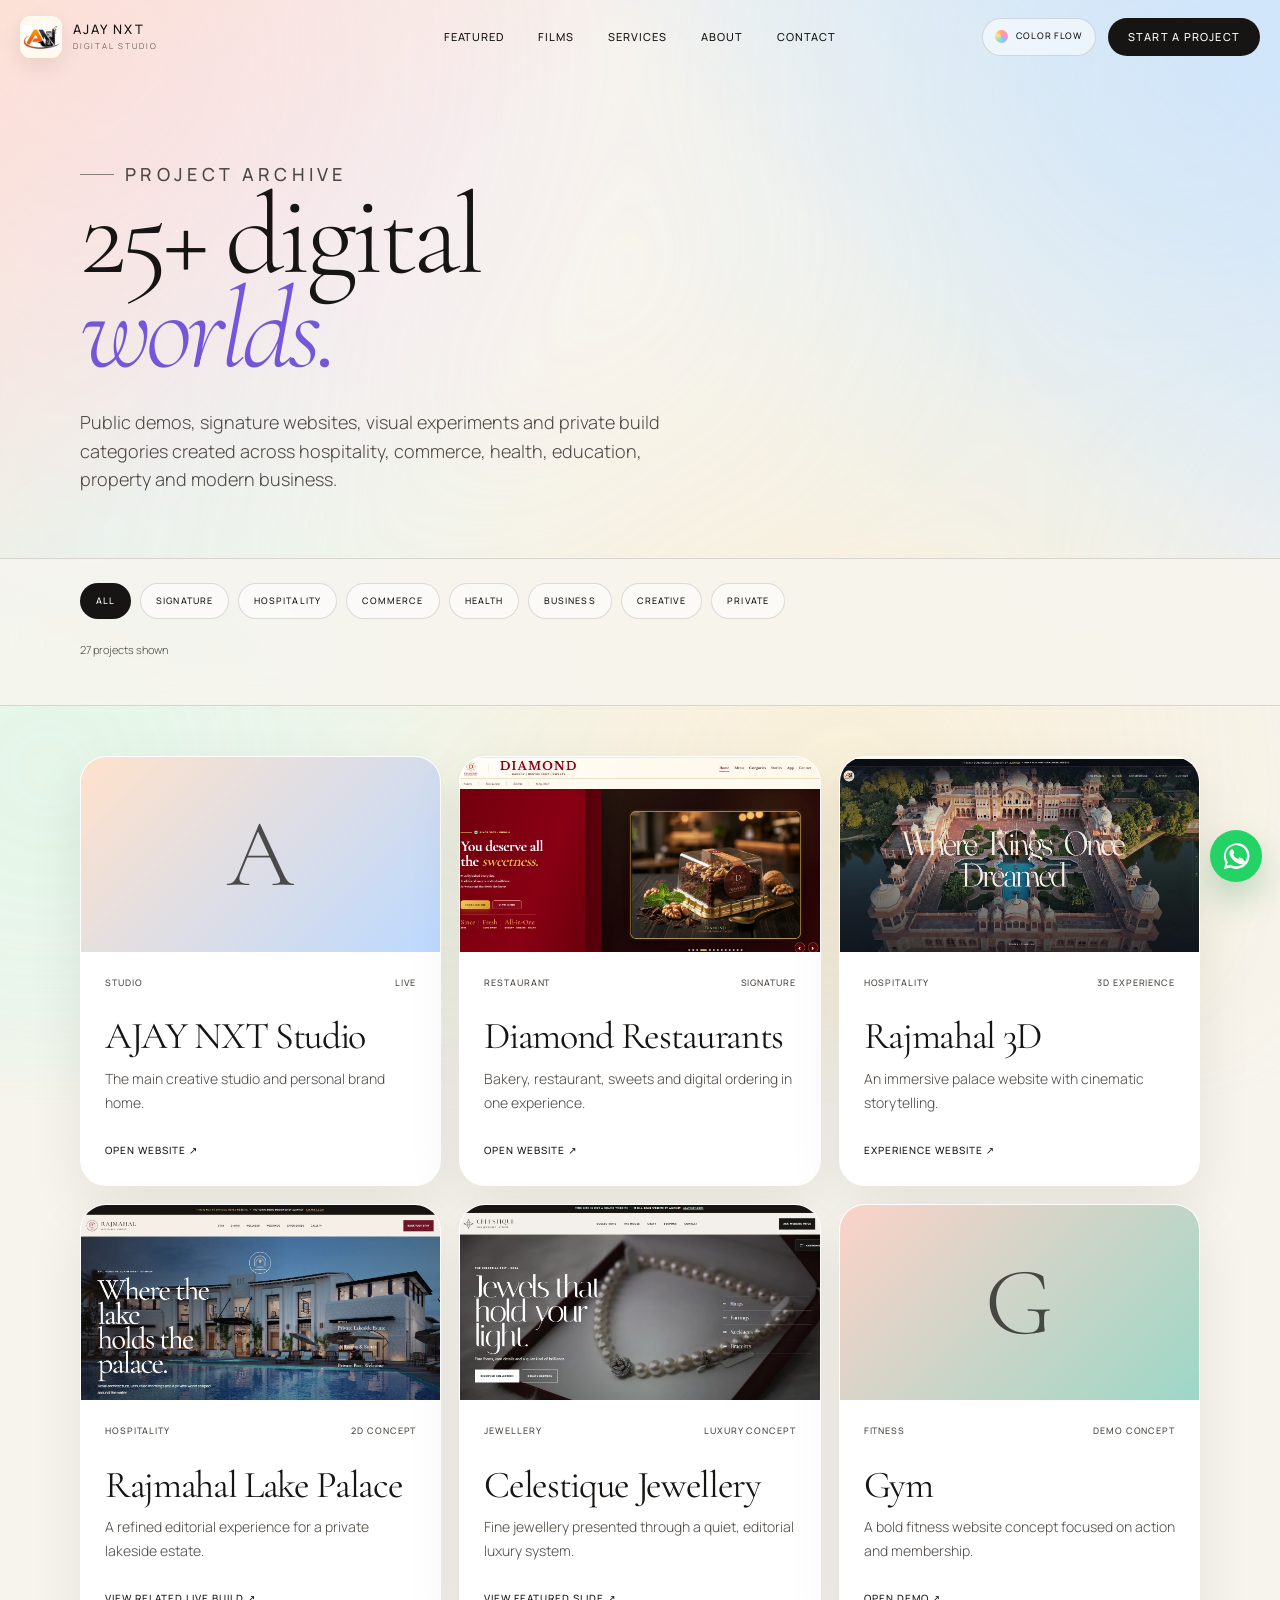
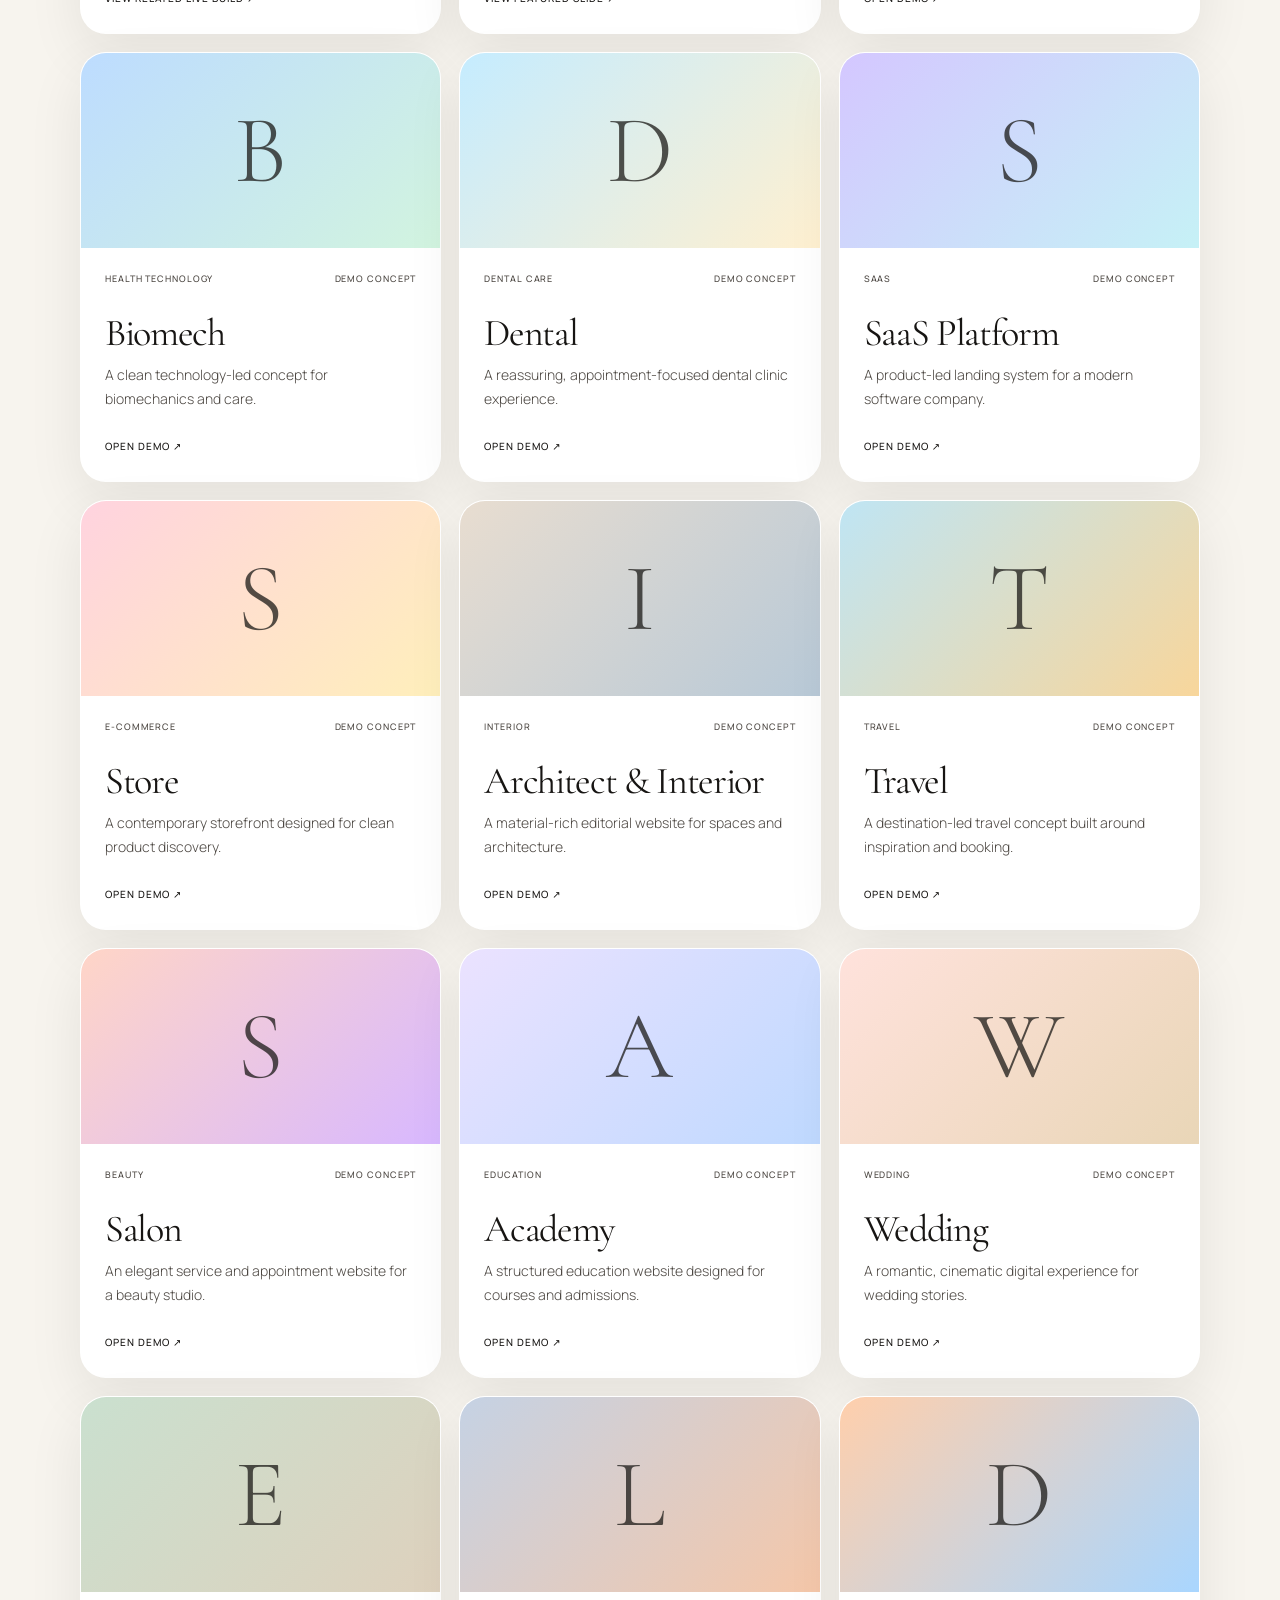
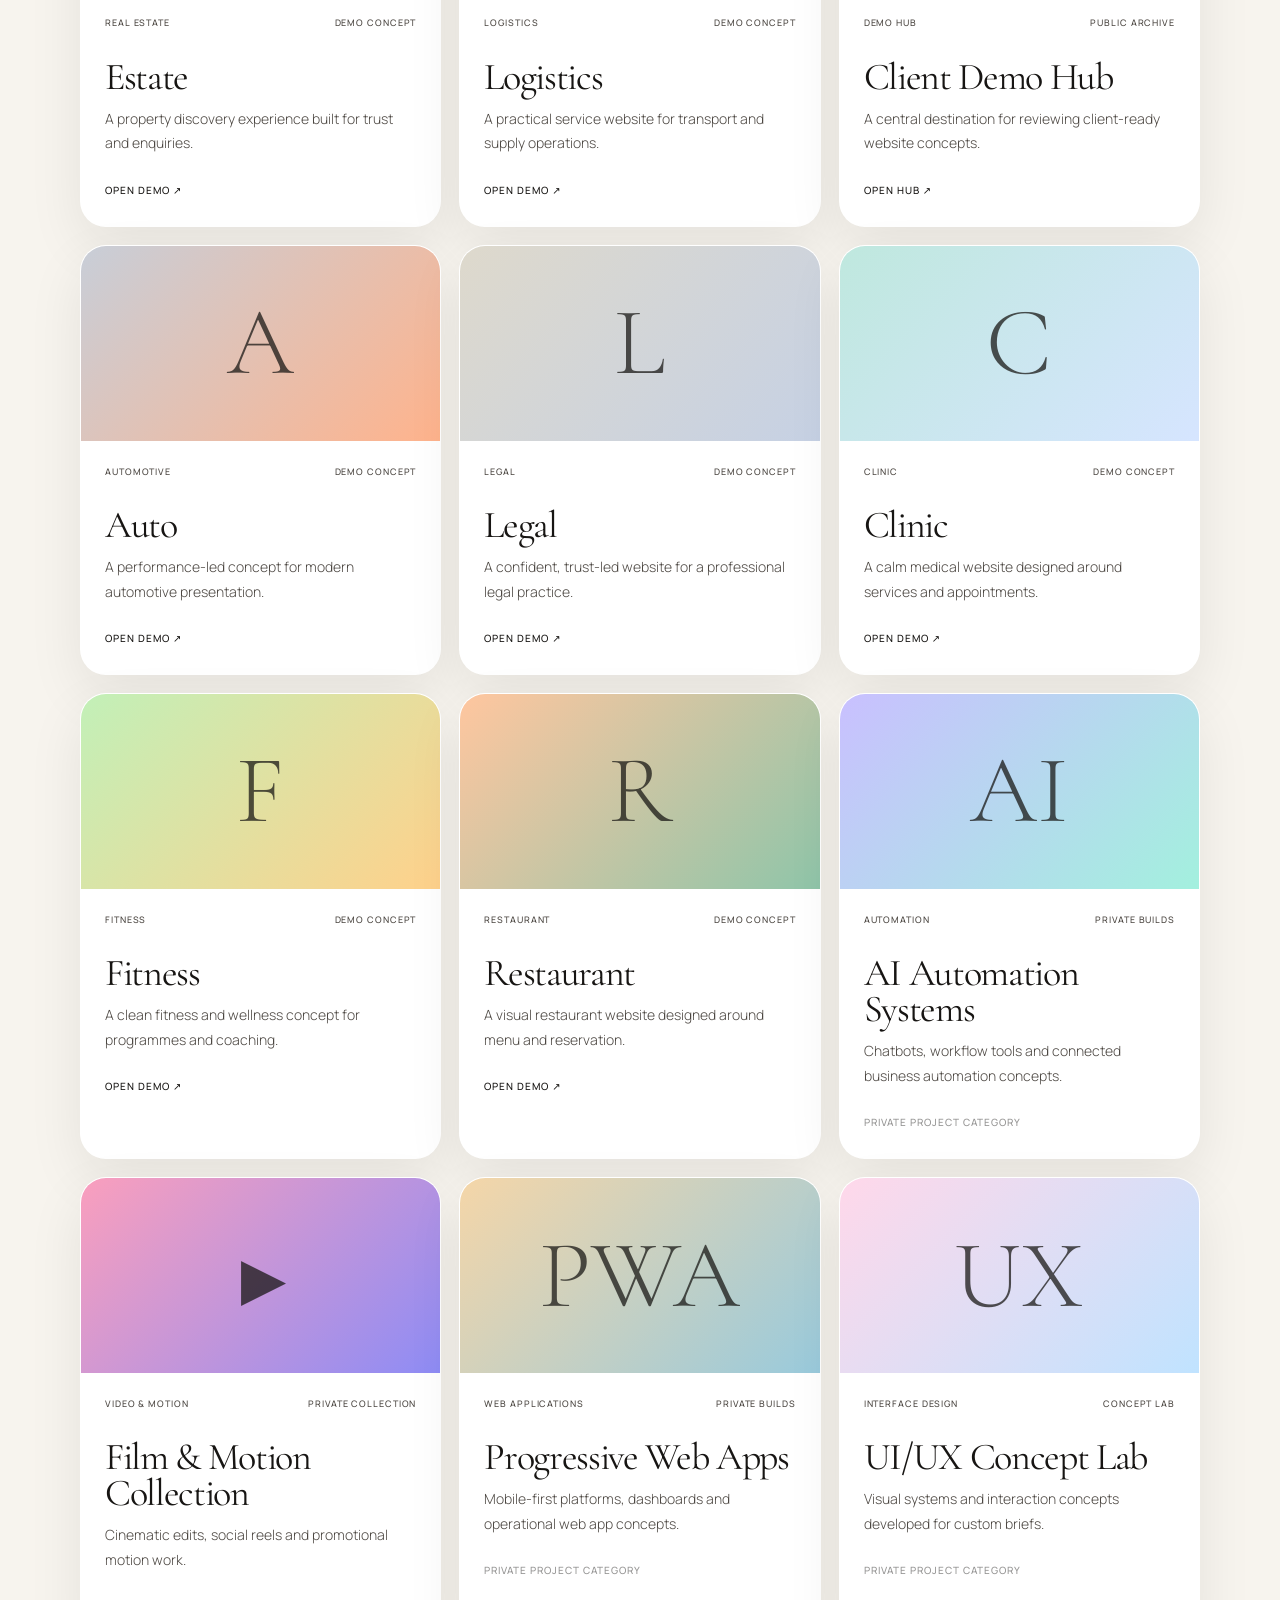
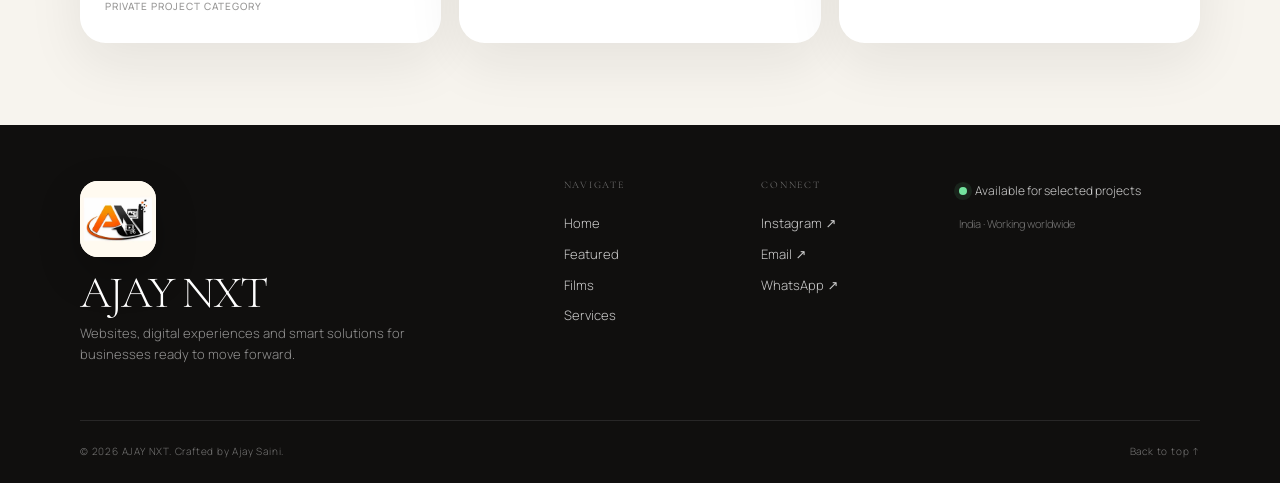
==== commit 36aca005: "Add files via upload" ====
--- a/projects.html
+++ b/projects.html
@@ -6,7 +6,7 @@
   <meta name="theme-color" content="#f7f4ee">
   <meta name="description" content="Explore public demos, signature websites, web apps and creative concepts by AJAY NXT.">
   <title>All Projects | AJAY NXT</title>
-  <link rel="icon" href="assets/favicon.svg" type="image/svg+xml">
+  <link rel="icon" href="assets/favicon.png" type="image/png">
   <link rel="preconnect" href="https://fonts.googleapis.com">
   <link rel="preconnect" href="https://fonts.gstatic.com" crossorigin>
   <link href="https://fonts.googleapis.com/css2?family=Cormorant+Garamond:ital,wght@0,300;0,400;0,500;1,300;1,400&family=Manrope:wght@300;400;500;600&display=swap" rel="stylesheet">
@@ -18,7 +18,7 @@
 
   <header class="site-header is-scrolled" data-header>
     <a class="brand" href="index.html" aria-label="AJAY NXT home">
-      <span class="brand-mark">A</span>
+      <img class="brand-logo" src="assets/images/ajaynxt-logo.webp" alt="AJAY NXT logo" width="220" height="220">
       <span class="brand-copy"><strong>AJAY NXT</strong><small>DIGITAL STUDIO</small></span>
     </a>
     <nav class="desktop-nav" aria-label="Primary navigation">
@@ -204,7 +204,7 @@
 
   <footer class="site-footer">
     <div class="container footer-grid">
-      <div class="footer-brand"><span class="brand-mark">A</span><h2>AJAY NXT</h2><p>Websites, digital experiences and smart solutions for businesses ready to move forward.</p></div>
+      <div class="footer-brand"><img class="footer-logo" src="assets/images/ajaynxt-logo.webp" alt="AJAY NXT logo" width="220" height="220"><h2>AJAY NXT</h2><p>Websites, digital experiences and smart solutions for businesses ready to move forward.</p></div>
       <div><h3>Navigate</h3><a href="index.html">Home</a><a href="index.html#projects">Featured</a><a href="index.html#videos">Films</a><a href="index.html#services">Services</a></div>
       <div><h3>Connect</h3><a href="https://www.instagram.com/ajay_nxt_/" target="_blank" rel="noreferrer">Instagram ↗</a><a href="mailto:ajayx3neha@gmail.com">Email ↗</a><a href="https://wa.me/919929562585" target="_blank" rel="noreferrer">WhatsApp ↗</a></div>
       <div class="footer-status"><span><i></i> Available for selected projects</span><p>India · Working worldwide</p></div>
--- a/styles.css
+++ b/styles.css
@@ -170,6 +170,24 @@
   backdrop-filter: blur(18px) saturate(1.2);
 }
 .brand { display: inline-flex; align-items: center; gap: 11px; width: max-content; }
+
+.brand-logo {
+  width: 46px;
+  height: 46px;
+  flex: 0 0 46px;
+  object-fit: contain;
+  border-radius: 12px;
+  background: #fbf8f1;
+  box-shadow: 0 8px 22px rgba(31, 25, 20, .09);
+}
+.footer-logo {
+  width: 76px;
+  height: 76px;
+  object-fit: contain;
+  border-radius: 18px;
+  background: #fbf8f1;
+  box-shadow: 0 16px 42px rgba(0,0,0,.22);
+}
 .brand-mark {
   width: 40px;
   aspect-ratio: 1;
@@ -677,3 +695,269 @@
   .hero-title { font-size: 52px; }
   .project-copy h3 { font-size: 48px; }
 }
+
+/* =========================================================
+   AJAY NXT compact luxury pass
+   Keeps complete compositions visible without oversized gaps.
+   ========================================================= */
+:root {
+  --container: min(1120px, calc(100vw - 48px));
+  --radius: 24px;
+  --radius-sm: 15px;
+  --shadow: 0 24px 64px rgba(38, 31, 24, 0.11);
+}
+.section { padding: clamp(62px, 6.4vw, 102px) 0; }
+h2 { font-size: clamp(48px, 5.8vw, 82px); line-height: .92; }
+.section-heading { gap: 38px; margin-bottom: clamp(34px, 4.4vw, 58px); }
+.section-heading > p { max-width: 410px; font-size: 15px; line-height: 1.68; }
+.eyebrow { margin-bottom: 14px; }
+.button { min-height: 46px; padding-inline: 19px; }
+
+.site-header { height: 74px; }
+.site-header.is-scrolled { height: 64px; }
+.brand-mark { width: 36px; }
+.brand-logo { width: 42px; height: 42px; flex-basis: 42px; border-radius: 11px; }
+.header-cta { min-height: 38px; }
+
+.hero {
+  min-height: clamp(640px, 92svh, 820px);
+  max-height: 900px;
+}
+.hero-content { padding-top: 62px; }
+.hero-content > * { max-width: 650px; }
+.hero-title { font-size: clamp(62px, 6.2vw, 94px); line-height: .87; max-width: 650px; }
+.hero-intro { margin-top: 24px; max-width: 550px; font-size: clamp(14px, 1vw, 16px); line-height: 1.68; }
+.hero-actions { margin-top: 25px; }
+.hero-proof { margin-top: 34px; gap: clamp(24px, 3.3vw, 48px); }
+.hero-proof strong { font-size: 29px; }
+.hero-proof span { font-size: 9px; }
+.scroll-cue { bottom: 16px; }
+.hero-index { bottom: 18px; }
+
+.marquee-track { min-height: 52px; gap: 22px; }
+.marquee-track span { font-size: clamp(20px, 1.75vw, 28px); }
+
+.project-slide { grid-template-columns: minmax(0, 1.48fr) minmax(290px, .72fr); gap: clamp(26px, 3.2vw, 46px); }
+.project-visual { border-radius: clamp(18px, 2.4vw, 30px); }
+.project-visual img:not(.project-logo) { aspect-ratio: 16 / 8.8; }
+.project-logo { top: 14px; left: 14px; }
+.project-number { top: 14px; right: 14px; }
+.project-meta { margin-bottom: 15px; }
+.project-copy h3 { font-size: clamp(45px, 4.5vw, 68px); line-height: .91; }
+.project-copy p { margin-top: 17px; font-size: 15px; line-height: 1.68; }
+.project-actions { margin-top: 22px; }
+.slider-controls { margin-top: 22px; }
+.slider-arrows button, .rail-controls button { width: 43px; }
+.all-projects-cta { margin-top: clamp(54px, 6vw, 78px); padding: clamp(30px, 4vw, 48px); gap: 38px; border-radius: 30px; }
+.all-projects-cta h3 { font-size: clamp(43px, 4.8vw, 66px); }
+.all-projects-cta p { font-size: 14px; line-height: 1.65; }
+
+.video-rail { gap: 15px; padding-bottom: 18px; }
+.video-card,
+.video-card-tall {
+  flex: 0 0 min(445px, 67vw);
+  aspect-ratio: 16 / 9;
+  border-radius: 20px;
+  background: #171513;
+}
+.video-card > img { width: 100%; height: 100%; object-fit: cover; transition: transform .75s var(--ease), filter .45s; }
+.video-card:hover > img { transform: scale(1.035); filter: saturate(1.08); }
+.video-shade { position: absolute; inset: 0; background: linear-gradient(180deg, rgba(0,0,0,.05), rgba(0,0,0,.08) 48%, rgba(0,0,0,.78)); }
+.video-index { position: absolute; left: 16px; top: 15px; z-index: 2; min-width: 34px; height: 28px; display: grid; place-items: center; border: 1px solid rgba(255,255,255,.35); border-radius: 999px; background: rgba(10,9,8,.28); backdrop-filter: blur(10px); font-size: 9px; letter-spacing: .14em; }
+.video-play { right: 16px; top: 15px; width: 44px; }
+.video-copy { inset: auto 17px 16px; }
+.video-copy strong { font-family: "Cormorant Garamond", Georgia, serif; font-size: 25px; font-weight: 400; line-height: 1; }
+.video-copy small { font-size: 10px; letter-spacing: .04em; }
+.rail-controls { margin-top: 10px; }
+
+.services-grid { grid-template-columns: repeat(3, 1fr); }
+.service-card { min-height: 300px; padding: 25px; }
+.service-card svg { width: 43px; margin: 28px 0 auto; }
+.service-card h3 { margin: 23px 0 10px; font-size: 31px; }
+.service-card p { margin-bottom: 18px; font-size: 13px; line-height: 1.62; }
+
+.about-grid { gap: clamp(44px, 7vw, 105px); }
+.about-sticky { top: 90px; }
+.about-copy { padding-top: 26px; }
+.about-copy .about-lead { font-size: clamp(32px, 3.1vw, 46px); line-height: 1.08; }
+.about-copy p { font-size: clamp(17px, 1.55vw, 23px); line-height: 1.48; }
+.about-copy blockquote { margin: 34px 0; padding: 15px 0 15px 26px; font-size: clamp(31px, 3.5vw, 50px); }
+.skill-cloud span { padding: 9px 13px; }
+
+/* Social cards */
+.social-section { background: rgba(255,255,255,.42); }
+.social-grid { display: grid; grid-template-columns: repeat(3, 1fr); gap: 13px; }
+.social-card {
+  min-height: 178px;
+  padding: 22px;
+  display: grid;
+  grid-template-columns: 1fr auto;
+  grid-template-rows: auto 1fr auto;
+  border: 1px solid rgba(255,255,255,.82);
+  border-radius: 22px;
+  background: rgba(255,255,255,.62);
+  box-shadow: 0 18px 48px rgba(35,29,24,.065);
+  overflow: hidden;
+  position: relative;
+  transition: transform .4s var(--ease), box-shadow .4s var(--ease), border-color .4s;
+}
+.social-card::before { content: ""; position: absolute; width: 180px; aspect-ratio: 1; right: -70px; top: -90px; border-radius: 50%; filter: blur(34px); opacity: .32; background: var(--social-glow, #c8b9ff); transition: opacity .35s, transform .55s var(--ease); }
+.social-card:hover { transform: translateY(-5px); box-shadow: 0 25px 60px rgba(35,29,24,.11); border-color: rgba(23,21,19,.16); }
+.social-card:hover::before { opacity: .55; transform: scale(1.2); }
+.social-icon { width: 38px; aspect-ratio: 1; display: grid; place-items: center; border: 1px solid var(--line-strong); border-radius: 50%; font-family: "Manrope", sans-serif; font-size: 11px; font-weight: 500; position: relative; z-index: 1; }
+.social-card small { grid-column: 1; align-self: end; position: relative; z-index: 1; font-size: 9px; letter-spacing: .16em; text-transform: uppercase; color: var(--ink-soft); }
+.social-card strong { grid-column: 1 / -1; align-self: end; position: relative; z-index: 1; font-family: "Cormorant Garamond", Georgia, serif; font-size: clamp(22px, 2vw, 29px); font-weight: 400; line-height: 1; overflow-wrap: anywhere; }
+.social-card i { grid-column: 2; grid-row: 1; position: relative; z-index: 1; font-style: normal; }
+.social-instagram { --social-glow: #f4add0; }
+.social-facebook { --social-glow: #9fc1ff; }
+.social-linkedin { --social-glow: #86c4e8; }
+.social-whatsapp { --social-glow: #95e4b2; }
+.social-call { --social-glow: #ffe09c; }
+.social-email { --social-glow: #cbb8ff; }
+
+.global-section { padding: clamp(64px, 6.6vw, 102px) 0; }
+.global-grid { gap: clamp(40px, 6.5vw, 95px); }
+.global-copy > p { font-size: 15px; line-height: 1.68; }
+.currency-row { margin: 28px 0; }
+.currency-row span { height: 54px; min-width: 82px; font-size: 27px; border-radius: 14px; }
+.global-points span { padding: 10px 0; font-size: 11px; }
+
+.contact-grid { gap: clamp(42px, 6vw, 86px); }
+.contact-intro { top: 90px; }
+.contact-intro > p:not(.eyebrow) { margin: 22px 0 28px; font-size: 15px; line-height: 1.68; }
+.contact-direct a { padding: 13px 0; }
+.project-form { padding: clamp(24px, 3vw, 38px); border-radius: 26px; }
+.form-row { gap: 14px; }
+.project-form label { gap: 7px; margin-bottom: 14px; }
+.project-form input, .project-form select { height: 48px; }
+.project-form textarea { min-height: 112px; }
+.file-display { min-height: 48px; }
+.form-submit { margin-top: 18px; padding-top: 18px; }
+.budget-field { margin-bottom: 14px; }
+.field-label { display: block; margin-bottom: 7px; font-size: 9px; font-weight: 500; letter-spacing: .14em; text-transform: uppercase; }
+.budget-inputs { display: grid; grid-template-columns: 108px minmax(0, 1fr); gap: 9px; }
+.budget-inputs select, .budget-inputs input { margin: 0; }
+.budget-conversion { display: block; min-height: 18px; margin-top: 7px; color: var(--ink-soft); font-size: 10px; line-height: 1.5; }
+
+.whatsapp-section { padding-bottom: clamp(54px, 6vw, 82px); }
+.whatsapp-card { padding: clamp(32px, 4.5vw, 58px); gap: 42px; border-radius: 30px; }
+.whatsapp-card > div:last-child p { font-size: 15px; }
+.site-footer { padding-top: 56px; }
+.footer-grid { gap: 32px; }
+.footer-brand h2 { margin: 15px 0 10px; font-size: 45px; }
+.footer-brand p { font-size: 13px; }
+.footer-bottom { margin-top: 42px; }
+
+.video-modal { width: min(1060px, calc(100vw - 24px)); }
+.video-modal-inner { padding: 48px 58px 24px; }
+.drive-frame { width: 100%; aspect-ratio: 16 / 9; border-radius: 14px; overflow: hidden; background: #000; }
+.drive-frame iframe { width: 100%; height: 100%; border: 0; background: #000; }
+
+.archive-hero { padding: 130px 0 64px; }
+.archive-hero h1 { font-size: clamp(70px, 9vw, 130px); }
+.archive-grid { padding: 50px 0 82px; }
+.archive-card { min-height: 350px; }
+.archive-card-media { height: 195px; }
+
+@media (max-width: 1100px) {
+  .project-slide { grid-template-columns: 1fr; }
+  .project-copy { grid-template-columns: .9fr 1.1fr; }
+  .services-grid { grid-template-columns: repeat(2, 1fr); }
+  .social-grid { grid-template-columns: repeat(2, 1fr); }
+}
+
+@media (max-width: 760px) {
+  :root { --container: min(100% - 24px, 620px); }
+  .section { padding: 56px 0; }
+  h2 { font-size: clamp(43px, 12.5vw, 58px); line-height: .92; }
+  .site-header { height: 64px; }
+  .site-header.is-scrolled { height: 60px; }
+
+  .hero {
+    min-height: auto;
+    max-height: none;
+    padding-top: 64px;
+    display: flex;
+    flex-direction: column;
+    overflow: visible;
+    background: rgba(248,245,239,.84);
+  }
+  .hero-content { order: 1; width: var(--container); padding: 30px 0 25px; }
+  .hero-media { order: 2; position: relative; inset: auto; width: 100%; height: auto; aspect-ratio: 16 / 9; border-radius: 0; overflow: hidden; }
+  .hero-media img { width: 100%; height: 100%; object-fit: cover; object-position: center; transform: none; animation: none; }
+  .hero-shade, .hero-grid { display: none; }
+  .hero-title { font-size: clamp(45px, 13vw, 61px); line-height: .91; }
+  .hero-title em { display: block; }
+  .hero-intro { margin-top: 18px; max-width: 100%; font-size: 13.5px; line-height: 1.58; }
+  .hero-actions { margin-top: 20px; }
+  .hero-actions .button { min-height: 43px; }
+  .hero-proof { display: none; }
+  .hero-index, .scroll-cue { display: none; }
+
+  .marquee-track { min-height: 46px; }
+  .marquee-track span { font-size: 19px; }
+  .section-heading { gap: 18px; margin-bottom: 32px; }
+  .section-heading > p { font-size: 13.5px; }
+
+  .project-slide { gap: 22px; }
+  .project-visual img:not(.project-logo) { aspect-ratio: 16 / 9; }
+  .project-copy { display: block; }
+  .project-copy h3 { font-size: 42px; }
+  .project-copy p { margin-top: 13px; font-size: 13.5px; }
+  .project-actions { margin-top: 18px; }
+  .slider-controls { margin-top: 16px; }
+  .all-projects-cta { margin-top: 44px; padding: 26px; gap: 22px; border-radius: 23px; }
+  .all-projects-cta h3 { font-size: 41px; }
+
+  .video-card, .video-card-tall { flex-basis: 84vw; aspect-ratio: 16 / 9; }
+  .video-copy strong { font-size: 21px; }
+  .video-play { width: 40px; }
+
+  .services-grid { grid-template-columns: 1fr; }
+  .service-card { min-height: 250px; }
+  .service-card svg { margin-top: 20px; }
+  .service-card h3 { font-size: 32px; }
+
+  .about-grid { gap: 18px; }
+  .about-sticky { position: static; }
+  .about-copy { padding-top: 0; }
+  .about-copy .about-lead { font-size: 34px; }
+  .about-copy p { font-size: 16px; }
+  .about-copy blockquote { margin: 28px 0; font-size: 30px; }
+
+  .social-grid { grid-template-columns: 1fr 1fr; gap: 10px; }
+  .social-card { min-height: 150px; padding: 17px; border-radius: 18px; }
+  .social-card strong { font-size: 21px; }
+
+  .global-section { padding: 56px 0; }
+  .global-grid { gap: 26px; }
+  .currency-row { margin: 22px 0; }
+  .currency-row span { min-width: 72px; height: 48px; font-size: 24px; }
+
+  .contact-grid { gap: 30px; }
+  .project-form { padding: 20px; border-radius: 21px; }
+  .budget-inputs { grid-template-columns: 102px minmax(0, 1fr); }
+  .whatsapp-card { padding: 28px; border-radius: 23px; }
+
+  .video-modal-inner { padding: 52px 12px 62px; }
+  .video-modal .modal-arrow { bottom: 11px; top: auto; }
+  .video-modal .modal-prev { left: calc(50% - 55px); }
+  .video-modal .modal-next { right: calc(50% - 55px); }
+
+  .footer-grid { grid-template-columns: 1fr 1fr; }
+  .footer-brand, .footer-status { grid-column: 1 / -1; }
+  .archive-hero { padding-top: 112px; }
+  .archive-grid { padding-top: 38px; }
+}
+
+@media (max-width: 430px) {
+  .hero-title { font-size: 43px; }
+  .hero-media { aspect-ratio: 16 / 9; }
+  .hero-actions { gap: 12px; }
+  .project-copy h3 { font-size: 39px; }
+  .social-grid { grid-template-columns: 1fr; }
+  .social-card { min-height: 136px; }
+  .budget-inputs { grid-template-columns: 94px minmax(0, 1fr); }
+  .footer-grid { grid-template-columns: 1fr; }
+  .footer-brand, .footer-status { grid-column: auto; }
+}
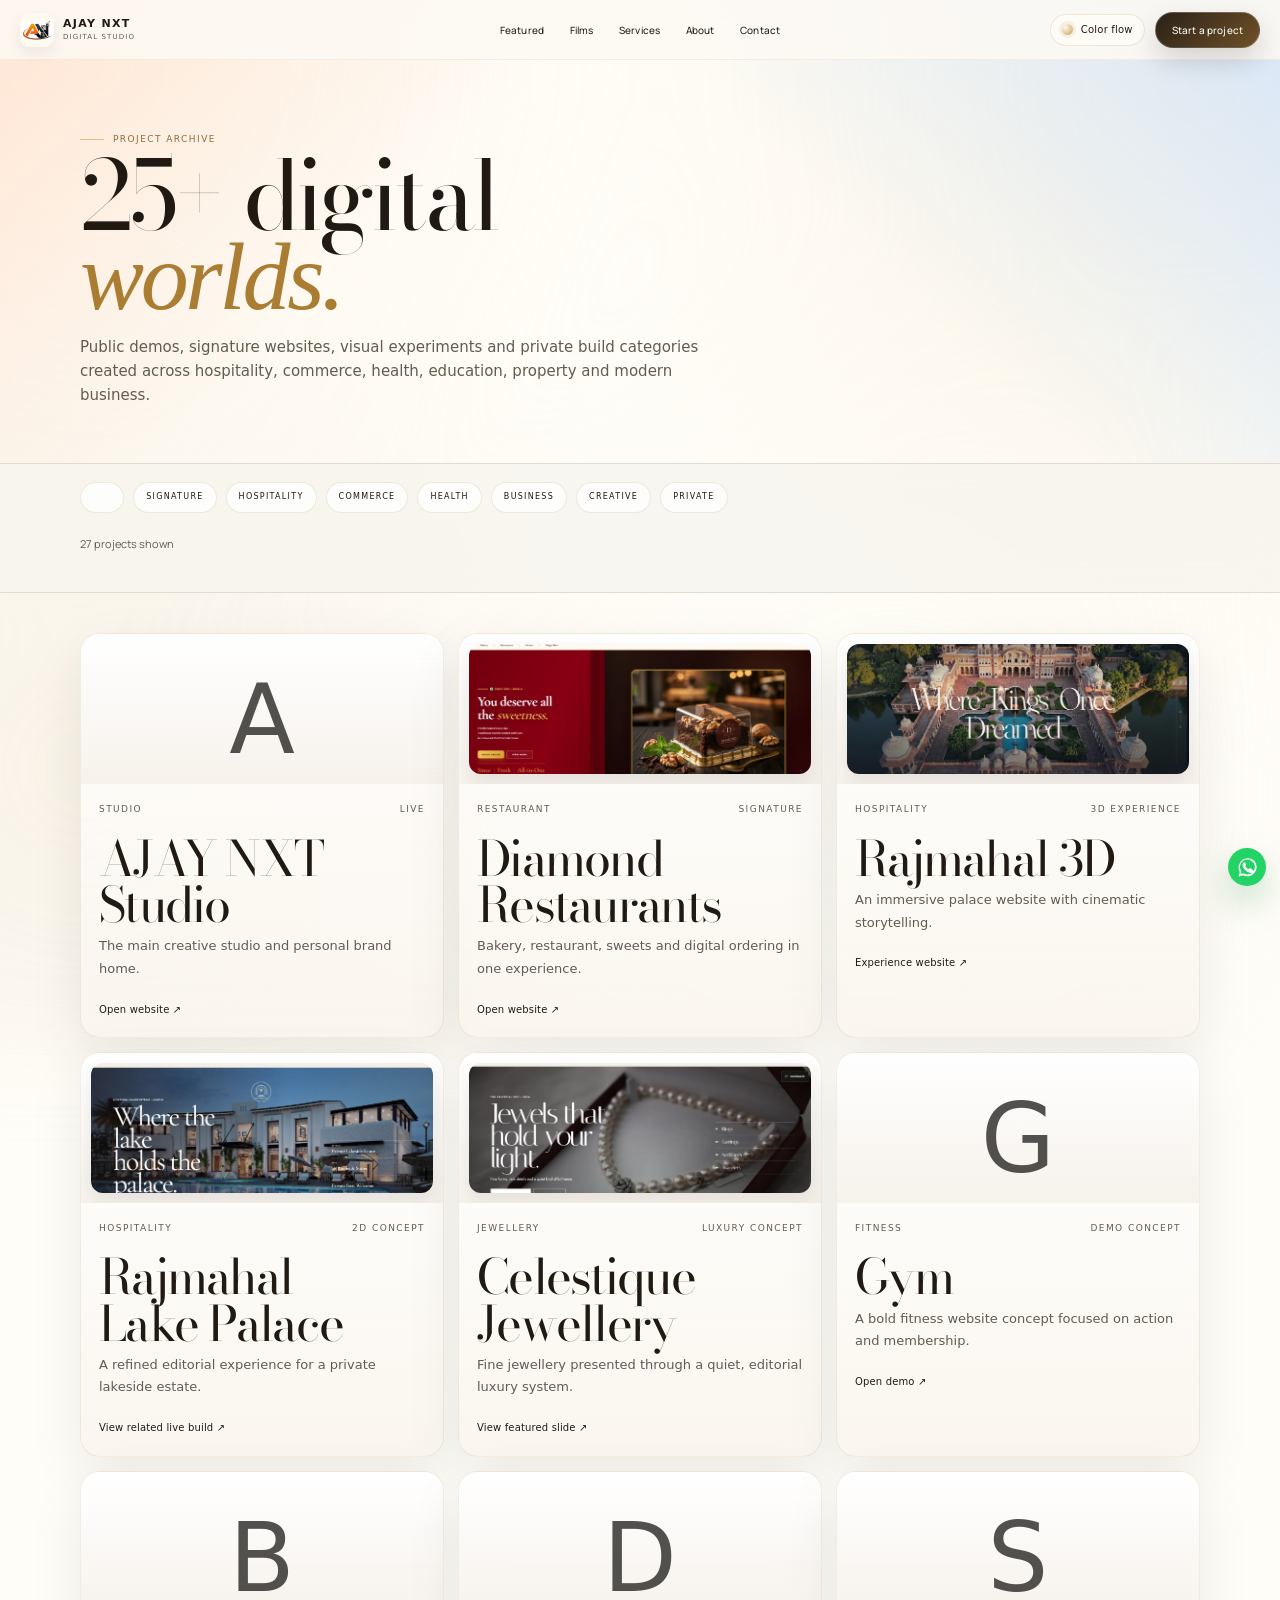
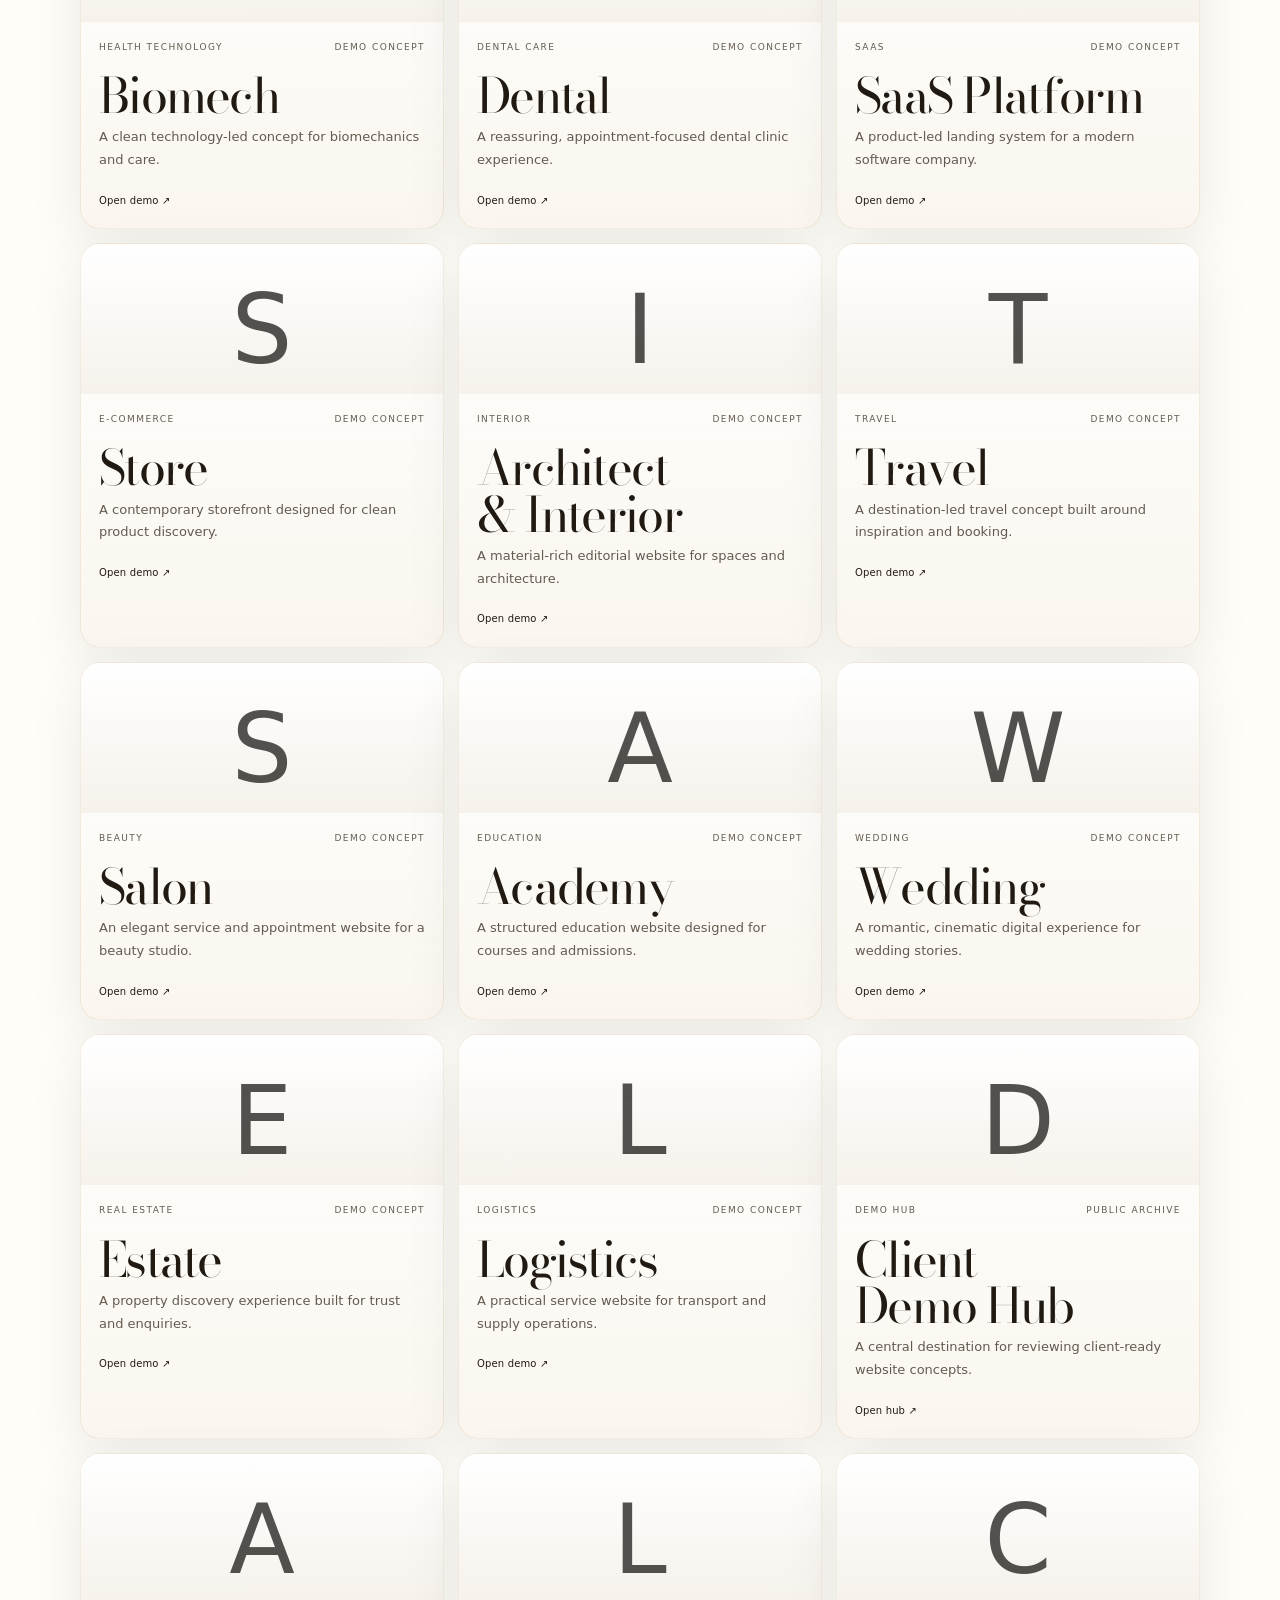
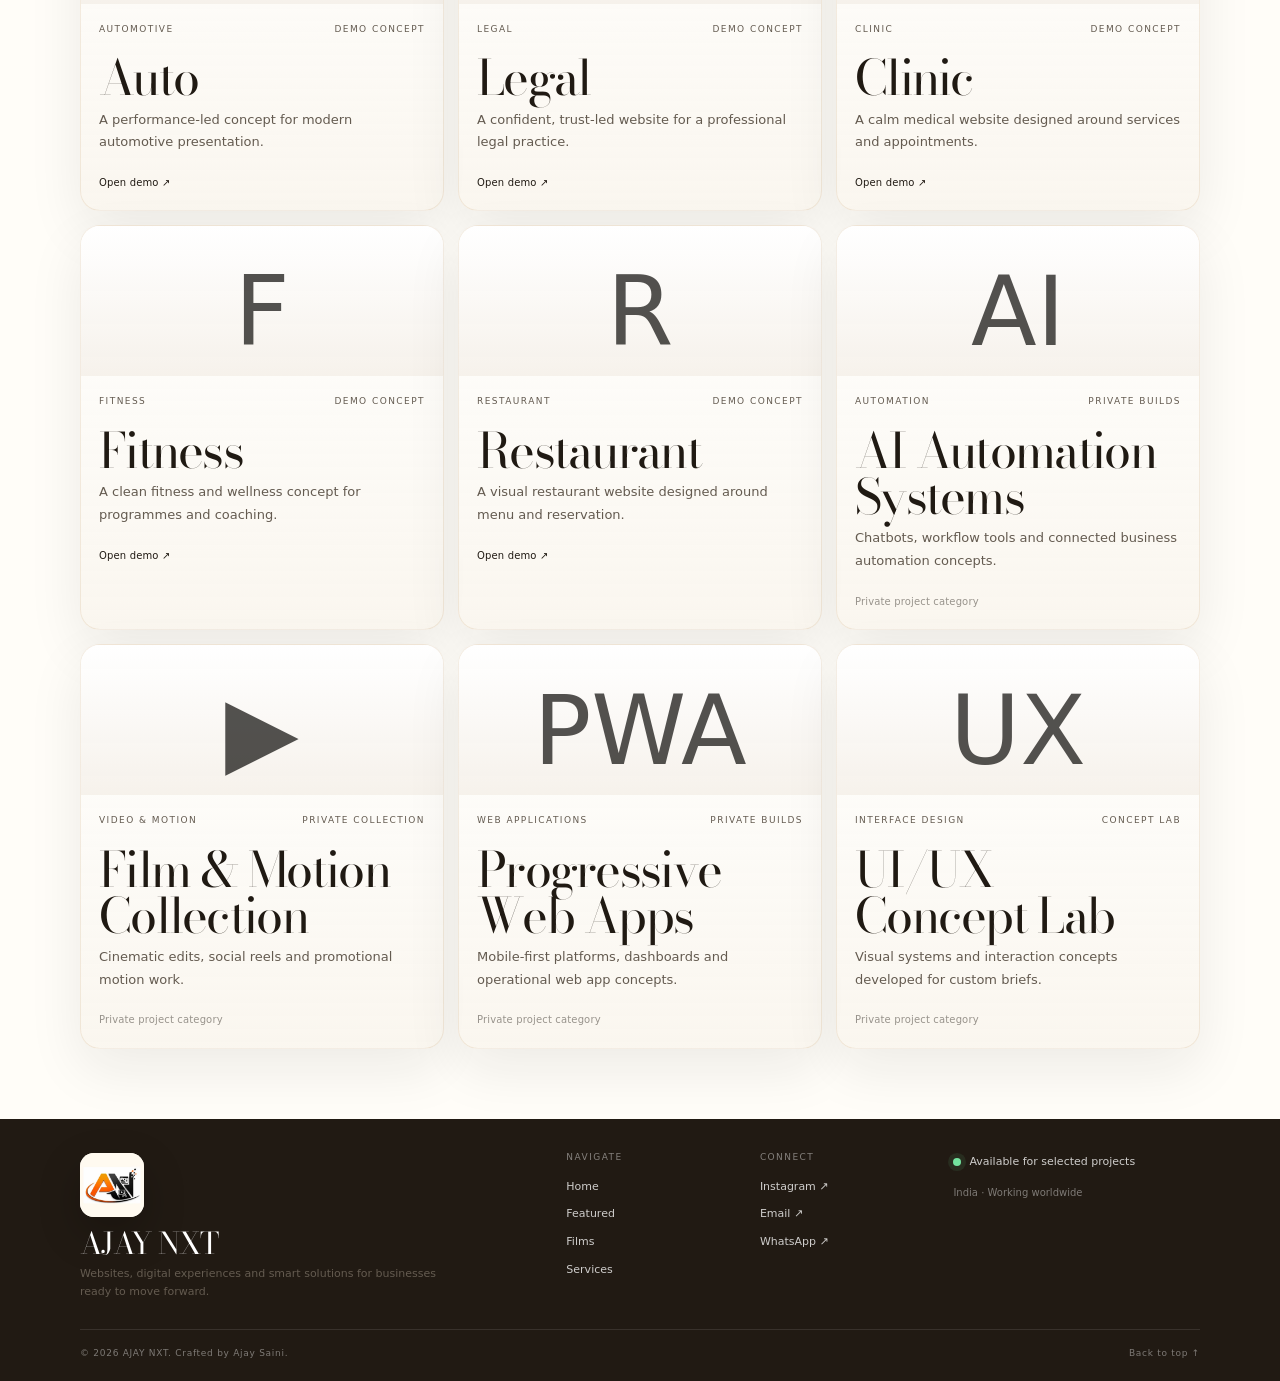
==== commit c2408585: "Add files via upload" ====
--- a/projects.html
+++ b/projects.html
@@ -9,7 +9,7 @@
   <link rel="icon" href="assets/favicon.png" type="image/png">
   <link rel="preconnect" href="https://fonts.googleapis.com">
   <link rel="preconnect" href="https://fonts.gstatic.com" crossorigin>
-  <link href="https://fonts.googleapis.com/css2?family=Cormorant+Garamond:ital,wght@0,300;0,400;0,500;1,300;1,400&family=Manrope:wght@300;400;500;600&display=swap" rel="stylesheet">
+  <link href="https://fonts.googleapis.com/css2?family=Bodoni+Moda:opsz,ital,wght@6..96,400;6..96,500;6..96,600;6..96,400&family=Manrope:wght@300;400;500;600&display=swap" rel="stylesheet">
   <link rel="stylesheet" href="styles.css">
   <script defer src="script.js"></script>
 </head>
--- a/styles.css
+++ b/styles.css
@@ -961,3 +961,1826 @@
   .footer-grid { grid-template-columns: 1fr; }
   .footer-brand, .footer-status { grid-column: auto; }
 }
+
+/* =========================================================
+   AJAY NXT ultra-compact luxury refinement v2
+   Smaller typography, icons, cards and section spacing.
+   ========================================================= */
+:root {
+  --container: min(1060px, calc(100vw - 56px));
+  --radius: 22px;
+  --radius-sm: 14px;
+}
+
+body { font-size: 15px; }
+.section { padding: clamp(48px, 5.2vw, 84px) 0; }
+.eyebrow { margin-bottom: 12px; font-size: 10px; gap: 9px; }
+.eyebrow > span { width: 26px; }
+h2 { font-size: clamp(38px, 4.6vw, 66px); line-height: .94; }
+.section-heading { gap: 28px; margin-bottom: clamp(28px, 4vw, 48px); }
+.section-heading > p { max-width: 380px; font-size: 14px; line-height: 1.62; }
+.button { min-height: 42px; padding-inline: 17px; gap: 10px; font-size: 10px; }
+.text-link { font-size: 10px; gap: 8px; }
+
+.site-header { height: 68px; gap: 18px; }
+.site-header.is-scrolled { height: 58px; }
+.brand { gap: 9px; }
+.brand-logo { width: 38px; height: 38px; flex-basis: 38px; border-radius: 10px; box-shadow: 0 6px 16px rgba(31,25,20,.08); }
+.brand-copy strong { font-size: 12px; letter-spacing: .13em; }
+.brand-copy small { margin-top: 4px; font-size: 7px; }
+.desktop-nav { gap: clamp(16px, 2vw, 30px); }
+.desktop-nav a { font-size: 10px; }
+.header-actions { gap: 10px; }
+.flow-toggle { height: 34px; padding: 0 11px; font-size: 8px; }
+.flow-orb { width: 11px; }
+.header-cta { min-height: 38px; padding-inline: 16px; font-size: 10px; }
+
+.hero { min-height: clamp(580px, 82svh, 740px); }
+.hero-content { padding-top: 52px; }
+.hero-content > * { max-width: 610px; }
+.hero-title { max-width: 610px; font-size: clamp(54px, 5.5vw, 82px); line-height: .89; }
+.hero-intro { margin-top: 20px; max-width: 510px; font-size: 14px; line-height: 1.58; }
+.hero-actions { margin-top: 20px; gap: 16px; }
+.hero-proof { margin-top: 24px; gap: 28px; }
+.hero-proof strong { font-size: 25px; }
+.hero-proof span { font-size: 8px; }
+.hero-index { right: 18px; bottom: 16px; gap: 22px; font-size: 8px; }
+.scroll-cue { bottom: 14px; font-size: 8px; }
+.scroll-cue i { height: 32px; }
+
+.marquee-track { min-height: 44px; gap: 18px; }
+.marquee-track span { font-size: clamp(18px, 1.55vw, 24px); }
+.marquee-track b { font-size: 11px; }
+
+.project-slide { grid-template-columns: minmax(0, 1.42fr) minmax(260px, .66fr); gap: clamp(22px, 2.8vw, 36px); }
+.project-visual { border-radius: clamp(16px, 2vw, 24px); }
+.project-visual img:not(.project-logo) { aspect-ratio: 16 / 9.1; }
+.project-logo { top: 12px; left: 12px; }
+.project-logo-square { width: 52px; height: 44px; border-radius: 10px; padding: 6px; }
+.project-logo-wide { width: 112px; height: 42px; border-radius: 10px; padding: 6px 8px; }
+.project-number { top: 12px; right: 12px; padding: 6px 10px; font-size: 9px; }
+.project-copy h3 { font-size: clamp(40px, 4.1vw, 58px); line-height: .92; }
+.project-meta { margin-bottom: 12px; gap: 6px; }
+.project-meta span { padding: 6px 8px; font-size: 8px; }
+.project-copy p { margin-top: 14px; font-size: 14px; line-height: 1.58; }
+.project-actions { margin-top: 18px; gap: 16px; }
+.slider-controls { margin-top: 18px; }
+.slider-arrows button, .rail-controls button { width: 40px; }
+.slider-status { font-size: 10px; }
+.slider-status strong { font-size: 15px; }
+.slider-dots button.is-active { width: 24px; }
+
+.all-projects-cta { margin-top: clamp(42px, 5vw, 64px); padding: clamp(24px, 3.2vw, 36px); gap: 28px; border-radius: 24px; }
+.all-projects-cta h3 { font-size: clamp(36px, 4vw, 54px); }
+.all-projects-cta p { font-size: 13px; line-height: 1.58; }
+.all-projects-cta::after { font-size: clamp(92px, 13vw, 160px); bottom: -32px; }
+
+.films-section .section-heading > p { max-width: 340px; font-size: 13px; line-height: 1.6; }
+.video-rail { gap: 12px; padding: 6px 2px 14px; }
+.video-card, .video-card-tall { flex: 0 0 min(370px, 56vw); aspect-ratio: 16 / 9; border-radius: 18px; }
+.video-card:hover { transform: translateY(-4px); }
+.video-index { left: 12px; top: 12px; min-width: 28px; height: 24px; font-size: 8px; }
+.video-play { right: 12px; top: 12px; width: 38px; }
+.video-copy { inset: auto 13px 12px; }
+.video-copy strong { display: block; max-width: 82%; font-size: 20px; line-height: .98; text-shadow: 0 2px 12px rgba(0,0,0,.55); }
+.video-copy small { display: block; margin-top: 4px; font-size: 9px; letter-spacing: .03em; opacity: .86; }
+.rail-controls { margin-top: 6px; }
+
+.services-grid { grid-template-columns: repeat(3, 1fr); }
+.service-card { min-height: 240px; padding: 20px; }
+.service-card > span { font-size: 9px; }
+.service-card svg { width: 34px; margin: 18px 0 auto; }
+.service-card h3 { margin: 18px 0 8px; font-size: 26px; line-height: .98; }
+.service-card p { margin-bottom: 14px; font-size: 12px; line-height: 1.55; }
+.service-card a { font-size: 9px; }
+
+.about-grid { gap: clamp(34px, 5vw, 70px); }
+.about-copy { padding-top: 16px; }
+.about-copy .about-lead { font-size: clamp(28px, 2.5vw, 38px); line-height: 1.02; }
+.about-copy p { font-size: clamp(15px, 1.15vw, 18px); line-height: 1.58; }
+.about-copy blockquote { margin: 26px 0; padding-left: 20px; font-size: clamp(26px, 2.9vw, 40px); }
+.skill-cloud { gap: 8px; }
+.skill-cloud span { padding: 8px 12px; font-size: 9px; }
+
+.social-grid { gap: 10px; }
+.social-card { min-height: 145px; padding: 18px; border-radius: 18px; }
+.social-icon { width: 32px; font-size: 10px; }
+.social-card small { font-size: 8px; }
+.social-card strong { font-size: clamp(18px, 1.5vw, 22px); }
+
+.global-section { padding: clamp(52px, 5.2vw, 82px) 0; }
+.global-grid { gap: clamp(28px, 4.8vw, 70px); }
+.global-copy > p { font-size: 14px; line-height: 1.62; }
+.currency-row { margin: 22px 0; gap: 8px; }
+.currency-row span { min-width: 72px; height: 48px; padding-inline: 12px; font-size: 22px; border-radius: 12px; }
+.currency-row small { font-size: 8px; }
+.global-points span { padding: 8px 0; font-size: 10px; }
+
+.contact-grid { gap: clamp(32px, 4.8vw, 64px); }
+.contact-intro { top: 80px; }
+.contact-intro > p:not(.eyebrow) { margin: 18px 0 22px; font-size: 14px; line-height: 1.58; }
+.contact-direct a { padding: 11px 0; }
+.contact-direct strong { font-size: 14px; }
+.project-form { padding: clamp(20px, 2.4vw, 30px); border-radius: 22px; }
+.form-row { gap: 12px; }
+.project-form label { gap: 6px; margin-bottom: 12px; }
+.project-form label > span:first-child, .field-label { font-size: 8px; }
+.project-form input, .project-form select { height: 44px; padding-inline: 13px; }
+.project-form textarea { min-height: 104px; padding: 13px; }
+.file-display { min-height: 44px; }
+.form-submit { margin-top: 16px; padding-top: 16px; }
+.form-submit p, .budget-conversion { font-size: 10px; }
+.budget-inputs { grid-template-columns: 96px minmax(0, 1fr); gap: 8px; }
+
+.whatsapp-section { padding-bottom: clamp(46px, 5vw, 70px); }
+.whatsapp-card { padding: clamp(24px, 3.4vw, 40px); gap: 28px; border-radius: 24px; }
+.whatsapp-card > div:last-child p { font-size: 14px; line-height: 1.58; }
+
+.site-footer { padding: 44px 0 20px; }
+.footer-logo { width: 64px; height: 64px; border-radius: 14px; }
+.footer-grid { gap: 24px; }
+.footer-brand h2 { margin: 12px 0 8px; font-size: 36px; }
+.footer-brand p { font-size: 12px; }
+.footer-grid h3 { margin-bottom: 12px; font-size: 9px; }
+.footer-grid > div:not(:first-child) a { font-size: 12px; }
+.footer-status span { font-size: 11px; }
+.footer-status p { font-size: 10px; }
+.footer-bottom { margin-top: 28px; padding-top: 16px; font-size: 9px; }
+
+.floating-whatsapp { width: 46px; right: 14px; bottom: 14px; }
+.floating-whatsapp svg { width: 23px; }
+
+.archive-hero { padding: 114px 0 56px; }
+.archive-hero h1 { font-size: clamp(58px, 7.5vw, 108px); }
+.archive-hero p { margin-top: 18px; font-size: 15px; }
+.archive-toolbar { padding: 18px 0; }
+.filter-row button { padding: 8px 12px; font-size: 8px; }
+.archive-grid { padding: 40px 0 70px; gap: 14px; }
+.archive-card { min-height: 320px; border-radius: 20px; }
+.archive-card-media { height: 175px; }
+.archive-card-body { padding: 18px; }
+.archive-card h2 { margin: 18px 0 8px; font-size: 26px; }
+.archive-card p { font-size: 13px; margin-bottom: 16px; }
+
+@media (max-width: 1100px) {
+  .services-grid { grid-template-columns: repeat(2, 1fr); }
+  .project-copy h3 { font-size: clamp(38px, 6vw, 52px); }
+  .project-copy p { font-size: 13.5px; }
+  .video-card, .video-card-tall { flex-basis: min(340px, 66vw); }
+}
+
+@media (max-width: 760px) {
+  :root { --container: min(100% - 22px, 620px); }
+  .section { padding: 46px 0; }
+  h2 { font-size: clamp(34px, 10.6vw, 50px); }
+  .site-header { height: 60px; padding-inline: 12px; }
+  .site-header.is-scrolled { height: 56px; }
+  .brand-logo { width: 34px; height: 34px; flex-basis: 34px; }
+  .brand-copy strong { font-size: 11px; }
+  .hero { padding-top: 60px; }
+  .hero-content { padding: 24px 0 20px; }
+  .hero-title { font-size: clamp(38px, 11.5vw, 52px); line-height: .92; }
+  .hero-intro { margin-top: 14px; font-size: 12.5px; line-height: 1.52; }
+  .hero-actions { margin-top: 16px; gap: 12px; }
+  .hero-actions .button { min-height: 40px; }
+  .marquee-track { min-height: 40px; }
+  .marquee-track span { font-size: 16px; }
+  .section-heading { gap: 14px; margin-bottom: 26px; }
+  .section-heading > p { font-size: 12.5px; }
+  .project-slide { gap: 18px; }
+  .project-copy h3 { font-size: 34px; }
+  .project-copy p { margin-top: 10px; font-size: 12.5px; }
+  .project-actions { margin-top: 14px; gap: 12px; }
+  .all-projects-cta { margin-top: 34px; padding: 20px; gap: 18px; }
+  .all-projects-cta h3 { font-size: 32px; }
+  .video-card, .video-card-tall { flex-basis: 80vw; }
+  .video-copy strong { font-size: 17px; max-width: 85%; }
+  .video-copy small { font-size: 8px; }
+  .services-grid { grid-template-columns: 1fr; }
+  .service-card { min-height: 210px; padding: 18px; }
+  .service-card svg { width: 30px; margin-top: 14px; }
+  .service-card h3 { margin-top: 14px; font-size: 24px; }
+  .service-card p { font-size: 11.5px; }
+  .about-copy .about-lead { font-size: 28px; }
+  .about-copy p { font-size: 14px; }
+  .about-copy blockquote { font-size: 24px; }
+  .social-grid { grid-template-columns: 1fr 1fr; gap: 8px; }
+  .social-card { min-height: 126px; padding: 14px; border-radius: 15px; }
+  .social-icon { width: 28px; }
+  .social-card strong { font-size: 17px; }
+  .currency-row span { min-width: 66px; height: 44px; font-size: 19px; }
+  .project-form { padding: 18px; border-radius: 18px; }
+  .project-form input, .project-form select, .file-display { min-height: 42px; height: 42px; }
+  .project-form textarea { min-height: 94px; }
+  .whatsapp-card { padding: 22px; gap: 20px; border-radius: 20px; }
+  .footer-grid { gap: 18px; }
+  .footer-brand h2 { font-size: 30px; }
+  .archive-card { min-height: 290px; }
+  .archive-card-media { height: 160px; }
+}
+
+@media (max-width: 430px) {
+  :root { --container: min(100% - 18px, 620px); }
+  .hero-title { font-size: 35px; }
+  .hero-intro { font-size: 12px; }
+  .project-copy h3 { font-size: 30px; }
+  .video-card, .video-card-tall { flex-basis: 86vw; }
+  .video-copy strong { font-size: 15px; }
+  .service-card { min-height: 196px; }
+  .service-card h3 { font-size: 22px; }
+  .social-grid { grid-template-columns: 1fr; }
+  .social-card { min-height: 118px; }
+  .budget-inputs { grid-template-columns: 88px minmax(0, 1fr); }
+  .footer-brand h2 { font-size: 28px; }
+}
+
+
+/* =========================================================
+   Hero visibility + AJAY NXT intro motion
+   ========================================================= */
+body.intro-lock { overflow: hidden; }
+.site-intro {
+  position: fixed;
+  inset: 0;
+  z-index: 120;
+  display: grid;
+  place-items: center;
+  gap: 10px;
+  background: radial-gradient(circle at 68% 30%, rgba(202, 176, 255, .24), transparent 34%),
+              linear-gradient(135deg, rgba(248,245,239,.985), rgba(243,236,226,.985));
+  backdrop-filter: blur(10px);
+  transition: opacity .68s var(--ease), visibility .68s var(--ease), transform .68s var(--ease);
+}
+.site-intro::before {
+  content: '';
+  position: absolute;
+  inset: 0;
+  background: linear-gradient(90deg, transparent, rgba(139,107,255,.08), transparent);
+  transform: translateX(-100%);
+  animation: introSweep 1.25s var(--ease) .12s forwards;
+}
+.site-intro-mark, .site-intro-sub { position: relative; z-index: 1; }
+.site-intro-mark {
+  font-family: "Cormorant Garamond", Georgia, serif;
+  font-size: clamp(46px, 9vw, 120px);
+  letter-spacing: .12em;
+  line-height: .9;
+  color: var(--ink);
+  opacity: 0;
+  transform: translateY(26px) scale(.985);
+  animation: introRise 1s var(--ease) .08s forwards;
+}
+.site-intro-sub {
+  font-size: clamp(9px, 1vw, 12px);
+  letter-spacing: .45em;
+  text-transform: uppercase;
+  color: var(--ink-soft);
+  opacity: 0;
+  transform: translateY(12px);
+  animation: introRise .9s var(--ease) .32s forwards;
+}
+.site-intro.is-finished { opacity: 0; visibility: hidden; transform: scale(1.015); pointer-events: none; }
+@keyframes introRise {
+  to { opacity: 1; transform: translateY(0) scale(1); }
+}
+@keyframes introSweep {
+  to { transform: translateX(100%); }
+}
+
+.hero-media {
+  display: flex;
+  justify-content: flex-end;
+  align-items: flex-end;
+  overflow: hidden;
+}
+.hero-media img {
+  width: 100%;
+  height: 100%;
+  object-fit: contain;
+  object-position: right bottom;
+  transform: none;
+  animation: heroSettleSoft 1.4s var(--ease) forwards;
+}
+@keyframes heroSettleSoft {
+  from { opacity: 0; transform: translate3d(18px, 0, 0) scale(.985); }
+  to { opacity: 1; transform: translate3d(0, 0, 0) scale(1); }
+}
+.hero-shade {
+  background: linear-gradient(90deg, rgba(248,245,239,.98) 0%, rgba(248,245,239,.94) 44%, rgba(248,245,239,.34) 62%, rgba(248,245,239,.08) 74%, rgba(248,245,239,0) 100%);
+}
+
+@media (max-width: 760px) {
+  .site-intro-mark { font-size: clamp(36px, 14vw, 72px); }
+  .site-intro-sub { letter-spacing: .32em; }
+  .hero-media img { object-fit: cover; object-position: center top; }
+}
+
+@media (prefers-reduced-motion: reduce) {
+  body.intro-lock { overflow: auto; }
+  .site-intro, .site-intro::before, .site-intro-mark, .site-intro-sub { animation: none !important; transition: none !important; }
+}
+
+
+/* =========================================================
+   Fix pass: guaranteed AJAY NXT intro + lower hero photo
+   ========================================================= */
+body > *:not(.site-intro) {
+  transition: opacity .55s var(--ease), transform .55s var(--ease);
+}
+body.intro-lock > *:not(.site-intro) {
+  opacity: 0;
+  transform: translateY(10px);
+  pointer-events: none;
+}
+.site-intro {
+  z-index: 9999;
+  gap: 14px;
+  background:
+    radial-gradient(circle at 70% 28%, rgba(141, 114, 255, .18), transparent 28%),
+    radial-gradient(circle at 24% 72%, rgba(255, 208, 146, .18), transparent 26%),
+    linear-gradient(135deg, rgba(248,245,239,.998), rgba(243,236,226,.998));
+}
+.site-intro-mark {
+  font-size: clamp(52px, 10vw, 126px);
+  letter-spacing: .16em;
+  text-indent: .16em;
+}
+.site-intro-sub {
+  letter-spacing: .5em;
+}
+.site-intro.is-finished {
+  opacity: 0;
+  visibility: hidden;
+  transform: scale(1.02);
+  pointer-events: none;
+}
+
+.hero-media {
+  padding-top: 18px;
+}
+.hero-media img {
+  width: 100%;
+  height: calc(100% - 18px);
+  margin-top: 18px;
+  object-fit: contain;
+  object-position: right bottom;
+}
+
+@media (max-width: 760px) {
+  body.intro-lock > *:not(.site-intro) {
+    transform: none;
+  }
+  .site-intro-mark {
+    font-size: clamp(40px, 14vw, 74px);
+  }
+  .site-intro-sub {
+    letter-spacing: .34em;
+  }
+  .hero-media {
+    padding-top: 0;
+  }
+  .hero-media img {
+    height: 100%;
+    margin-top: 0;
+    object-fit: cover;
+    object-position: center top;
+  }
+}
+
+/* =========================================================
+   Micro website screenshot badges
+   ========================================================= */
+.project-logo {
+  top: 8px !important;
+  left: 8px !important;
+  box-shadow: 0 5px 14px rgba(0,0,0,.10) !important;
+  backdrop-filter: blur(8px);
+}
+.project-logo-square {
+  width: 30px !important;
+  height: 26px !important;
+  padding: 3px !important;
+  border-radius: 7px !important;
+}
+.project-logo-wide {
+  width: 62px !important;
+  height: 25px !important;
+  padding: 3px 5px !important;
+  border-radius: 7px !important;
+}
+.project-number {
+  top: 8px !important;
+  right: 8px !important;
+  padding: 4px 7px !important;
+  font-size: 7px !important;
+  letter-spacing: .08em !important;
+}
+.image-open-secondary span {
+  font-size: 8px;
+  line-height: 1;
+}
+
+@media (max-width: 760px) {
+  .project-logo { top: 6px !important; left: 6px !important; }
+  .project-logo-square { width: 26px !important; height: 22px !important; }
+  .project-logo-wide { width: 52px !important; height: 22px !important; }
+  .project-number { top: 6px !important; right: 6px !important; padding: 3px 6px !important; }
+}
+
+
+/* =========================================================
+   Intro only AJAY NXT
+   ========================================================= */
+.site-intro {
+  gap: 0 !important;
+}
+.site-intro-sub {
+  display: none !important;
+}
+.site-intro-mark {
+  font-size: clamp(60px, 11vw, 138px) !important;
+  letter-spacing: .18em !important;
+  text-indent: .18em;
+  line-height: .88 !important;
+}
+@media (max-width: 760px) {
+  .site-intro-mark {
+    font-size: clamp(42px, 15vw, 78px) !important;
+  }
+}
+
+
+/* =========================================================
+   About introduction typography refinement
+   Editorial name + clean modern supporting line.
+   ========================================================= */
+.about-copy .about-lead {
+  max-width: 650px;
+  margin: 0 0 24px;
+  font-family: "Manrope", system-ui, sans-serif;
+  font-size: clamp(16px, 1.45vw, 21px);
+  font-weight: 300;
+  line-height: 1.55;
+  letter-spacing: -.025em;
+  color: #302c28;
+}
+.about-lead-name {
+  display: block;
+  margin-bottom: 10px;
+  font-family: "Cormorant Garamond", Georgia, serif;
+  font-size: clamp(38px, 4.1vw, 56px);
+  font-style: italic;
+  font-weight: 400;
+  line-height: .94;
+  letter-spacing: -.04em;
+  color: var(--ink);
+}
+.about-lead-role {
+  font-weight: 300;
+}
+.about-lead-brand {
+  white-space: nowrap;
+  font-family: "Manrope", system-ui, sans-serif;
+  font-size: .82em;
+  font-weight: 500;
+  letter-spacing: .13em;
+  color: var(--orange);
+}
+
+@media (max-width: 760px) {
+  .about-copy .about-lead {
+    margin-bottom: 20px;
+    font-size: 14px;
+    line-height: 1.52;
+  }
+  .about-lead-name {
+    margin-bottom: 8px;
+    font-size: clamp(32px, 10vw, 42px);
+  }
+  .about-lead-brand {
+    font-size: .78em;
+    letter-spacing: .11em;
+  }
+}
+
+
+/* =========================================================
+   Smaller boxed website screenshots refinement
+   ========================================================= */
+.project-slide {
+  grid-template-columns: minmax(0, 1.22fr) minmax(250px, .78fr) !important;
+  gap: clamp(18px, 2.4vw, 30px) !important;
+}
+.project-visual {
+  max-width: min(100%, 760px);
+  margin-inline: auto;
+  padding: 12px 12px 14px;
+  border-radius: 20px !important;
+  background: linear-gradient(180deg, rgba(255,255,255,.92), rgba(250,247,241,.78));
+  border: 1px solid rgba(23,21,19,.08) !important;
+  box-shadow: 0 16px 40px rgba(38, 31, 24, 0.08) !important;
+}
+.project-visual::before {
+  content: '';
+  position: absolute;
+  left: 14px;
+  top: 10px;
+  width: 42px;
+  height: 8px;
+  border-radius: 999px;
+  background: rgba(23,21,19,.14);
+  box-shadow: 14px 0 0 rgba(23,21,19,.10), 28px 0 0 rgba(23,21,19,.08);
+  opacity: .9;
+}
+.project-visual::after {
+  inset: 0 !important;
+  box-shadow: inset 0 0 0 1px rgba(23,21,19,.06) !important;
+}
+.project-visual button {
+  border-radius: 14px;
+}
+.project-visual img:not(.project-logo) {
+  width: 100%;
+  aspect-ratio: 16 / 9.6 !important;
+  border-radius: 14px;
+  object-fit: cover;
+  box-shadow: 0 8px 22px rgba(22,20,18,.08);
+}
+.project-logo {
+  top: 16px !important;
+  left: 16px !important;
+}
+.project-number {
+  top: 14px !important;
+  right: 14px !important;
+}
+.project-copy h3 {
+  font-size: clamp(36px, 3.7vw, 52px) !important;
+}
+.project-copy p {
+  font-size: 13.5px !important;
+}
+.all-projects-cta {
+  margin-top: 34px !important;
+}
+.archive-card {
+  min-height: 300px;
+}
+.archive-card-media {
+  height: 150px !important;
+  padding: 10px;
+  background: linear-gradient(180deg, rgba(255,255,255,.96), rgba(245,240,233,.86));
+}
+.archive-card-media img {
+  border-radius: 12px;
+  box-shadow: 0 8px 18px rgba(20,18,16,.08);
+}
+@media (max-width: 1100px) {
+  .project-visual {
+    max-width: min(100%, 700px);
+  }
+}
+@media (max-width: 760px) {
+  .project-slide {
+    grid-template-columns: 1fr !important;
+    gap: 16px !important;
+  }
+  .project-visual {
+    max-width: 92%;
+    padding: 10px 10px 12px;
+    border-radius: 16px !important;
+  }
+  .project-visual::before {
+    left: 12px;
+    top: 9px;
+    width: 36px;
+    height: 7px;
+    box-shadow: 12px 0 0 rgba(23,21,19,.10), 24px 0 0 rgba(23,21,19,.08);
+  }
+  .project-visual img:not(.project-logo) {
+    aspect-ratio: 16 / 10 !important;
+    border-radius: 12px;
+  }
+  .project-copy h3 {
+    font-size: 30px !important;
+  }
+  .archive-card-media {
+    height: 138px !important;
+  }
+}
+@media (max-width: 430px) {
+  .project-visual {
+    max-width: 94%;
+  }
+  .project-copy h3 {
+    font-size: 28px !important;
+  }
+}
+
+
+/* =========================================================
+   Hero + About image refresh
+   ========================================================= */
+.hero-media {
+  padding-top: 0 !important;
+}
+.hero-media img {
+  width: 100% !important;
+  height: 100% !important;
+  margin-top: 0 !important;
+  object-fit: cover !important;
+  object-position: center center !important;
+}
+.hero-shade {
+  background: linear-gradient(90deg, rgba(248,245,239,.98) 0%, rgba(248,245,239,.94) 36%, rgba(248,245,239,.52) 52%, rgba(248,245,239,.14) 67%, rgba(248,245,239,0) 100%) !important;
+}
+.about-copy {
+  padding-top: 8px !important;
+}
+.about-copy-grid {
+  display: grid;
+  grid-template-columns: minmax(0, .94fr) minmax(260px, .76fr);
+  gap: clamp(22px, 3vw, 38px);
+  align-items: start;
+}
+.about-text {
+  min-width: 0;
+}
+.about-visual {
+  position: sticky;
+  top: 110px;
+  margin: 0;
+  padding: 12px;
+  border-radius: 24px;
+  background: linear-gradient(180deg, rgba(255,255,255,.96), rgba(245,240,233,.82));
+  border: 1px solid rgba(23,21,19,.08);
+  box-shadow: 0 18px 42px rgba(26,23,19,.08);
+}
+.about-visual img {
+  display: block;
+  width: 100%;
+  aspect-ratio: 1042 / 1477;
+  object-fit: cover;
+  object-position: center top;
+  border-radius: 18px;
+}
+@media (max-width: 980px) {
+  .about-copy-grid {
+    grid-template-columns: 1fr;
+  }
+  .about-visual {
+    position: relative;
+    top: auto;
+    max-width: 420px;
+    order: -1;
+  }
+}
+@media (max-width: 760px) {
+  .hero-media img {
+    object-position: 62% center !important;
+  }
+  .about-copy-grid {
+    gap: 18px;
+  }
+  .about-visual {
+    max-width: 100%;
+    padding: 10px;
+    border-radius: 18px;
+  }
+  .about-visual img {
+    border-radius: 14px;
+  }
+}
+
+
+/* =========================================================
+   Desktop compact pass v3
+   Purpose: reduce section heights so key sections fit in fewer screenshots.
+   ========================================================= */
+html { scroll-padding-top: 78px; }
+.section { padding: clamp(34px, 3.6vw, 58px) 0 !important; }
+.global-section { padding: clamp(38px, 4vw, 62px) 0 !important; }
+.whatsapp-section { padding: 40px 0 56px !important; }
+.section-heading { margin-bottom: clamp(18px, 2.2vw, 30px) !important; gap: 18px !important; }
+.section-heading > p { max-width: 330px !important; font-size: 12.5px !important; line-height: 1.55 !important; }
+h2 { font-size: clamp(32px, 3.8vw, 58px) !important; line-height: .95 !important; }
+.eyebrow { margin-bottom: 10px !important; font-size: 9px !important; }
+.eyebrow > span { width: 22px !important; }
+
+.projects-section .container.section-heading,
+.services-section .container.section-heading,
+.social-section .container.section-heading { align-items: end; }
+
+.project-slider { margin-top: 8px; }
+.project-slide { gap: 18px !important; align-items: center !important; }
+.project-visual { max-width: min(100%, 660px) !important; padding: 10px 10px 12px !important; }
+.project-visual img:not(.project-logo) { aspect-ratio: 16 / 8.9 !important; }
+.project-copy h3 { font-size: clamp(30px, 3.1vw, 44px) !important; }
+.project-copy p { margin-top: 10px !important; font-size: 12.5px !important; line-height: 1.5 !important; }
+.project-actions { margin-top: 14px !important; }
+.project-meta { margin-bottom: 8px !important; }
+.project-meta span { padding: 5px 7px !important; font-size: 7.5px !important; }
+.slider-controls { margin-top: 10px !important; }
+.all-projects-cta { padding: 18px 22px !important; gap: 18px !important; margin-top: 24px !important; }
+.all-projects-cta h3 { font-size: clamp(28px, 3.2vw, 42px) !important; }
+.all-projects-cta p { font-size: 12px !important; }
+
+.video-rail { padding-bottom: 8px !important; }
+.video-card, .video-card-tall { flex-basis: min(320px, 46vw) !important; }
+.video-copy strong { font-size: 17px !important; }
+
+.services-grid { grid-template-columns: repeat(3, 1fr) !important; }
+.service-card { min-height: 172px !important; padding: 14px 16px !important; }
+.service-card > span { font-size: 8px !important; }
+.service-card svg { width: 24px !important; margin: 8px 0 14px !important; }
+.service-card h3 { margin: 0 0 8px !important; font-size: clamp(18px, 1.75vw, 28px) !important; line-height: 1.03 !important; }
+.service-card p { margin-bottom: 10px !important; font-size: 11px !important; line-height: 1.42 !important; }
+.service-card a { font-size: 8px !important; }
+
+.about-grid { gap: 26px !important; }
+.about-sticky { top: 84px !important; }
+.about-copy .about-lead { margin-bottom: 14px !important; }
+.about-copy p { font-size: 13.2px !important; line-height: 1.55 !important; }
+.about-copy blockquote { margin: 18px 0 !important; font-size: clamp(21px, 2.3vw, 32px) !important; }
+.skill-cloud span { padding: 6px 10px !important; font-size: 8px !important; }
+
+.social-grid { gap: 8px !important; }
+.social-card { min-height: 118px !important; padding: 14px !important; }
+.social-card strong { font-size: clamp(15px, 1.3vw, 20px) !important; }
+.social-card small { font-size: 7px !important; }
+.social-icon { width: 26px !important; height: 26px !important; font-size: 8px !important; }
+
+.global-grid, .contact-grid { gap: 22px !important; }
+.currency-row { margin: 16px 0 !important; }
+.currency-row span { min-width: 58px !important; height: 38px !important; font-size: 16px !important; }
+.global-points span { padding: 6px 0 !important; font-size: 9px !important; }
+
+.contact-intro > p:not(.eyebrow) { margin: 12px 0 16px !important; font-size: 12.5px !important; }
+.project-form { padding: 16px !important; border-radius: 18px !important; }
+.project-form label { margin-bottom: 10px !important; }
+.project-form input, .project-form select, .file-display { height: 40px !important; min-height: 40px !important; }
+.project-form textarea { min-height: 84px !important; }
+.form-submit { margin-top: 10px !important; padding-top: 12px !important; }
+
+.site-footer { padding-top: 34px !important; }
+.footer-bottom { margin-top: 18px !important; }
+
+@media (max-width: 1200px) {
+  .project-slide { grid-template-columns: minmax(0,1.1fr) minmax(260px,.9fr) !important; }
+  .project-visual { max-width: 600px !important; }
+  .video-card, .video-card-tall { flex-basis: min(300px, 52vw) !important; }
+}
+
+@media (max-width: 980px) {
+  .services-grid { grid-template-columns: repeat(2, 1fr) !important; }
+  .service-card { min-height: 164px !important; }
+}
+
+@media (max-width: 760px) {
+  .section { padding: 38px 0 !important; }
+  h2 { font-size: clamp(30px, 9vw, 42px) !important; }
+  .section-heading { margin-bottom: 20px !important; }
+  .project-visual { max-width: 96% !important; }
+  .project-copy h3 { font-size: 28px !important; }
+  .video-card, .video-card-tall { flex-basis: 82vw !important; }
+  .services-grid { grid-template-columns: 1fr !important; }
+  .service-card { min-height: 152px !important; }
+  .social-card { min-height: 110px !important; }
+}
+
+/* =========================================================
+   CLEAN COMPACT LUXURY PASS
+   Fixes: oversized sections, awkward hero, heavy whitespace,
+   better desktop balance for projects/services/about/contact.
+   ========================================================= */
+:root {
+  --container: min(1120px, calc(100vw - 48px));
+}
+
+html { scroll-padding-top: 74px; }
+body { font-size: 14px; }
+.section,
+.global-section,
+.whatsapp-section { padding: clamp(36px, 4vw, 64px) 0 !important; }
+.container-wide { width: min(1200px, calc(100vw - 36px)); }
+.site-header { height: 60px !important; }
+.site-header.is-scrolled { height: 56px !important; }
+.brand-logo { width: 34px !important; height: 34px !important; flex-basis: 34px !important; }
+.brand-copy strong { font-size: 11px !important; }
+.brand-copy small { font-size: 7px !important; }
+.desktop-nav a, .header-cta, .flow-toggle { font-size: 10px !important; }
+.header-cta { min-height: 36px !important; }
+.flow-toggle { height: 32px !important; }
+
+.hero {
+  min-height: calc(100svh - 60px) !important;
+  max-height: 780px;
+  padding-top: 60px !important;
+}
+.hero-content {
+  padding-top: 30px !important;
+  padding-bottom: 22px !important;
+}
+.hero-content > * { max-width: 510px !important; }
+.hero-title {
+  max-width: 540px !important;
+  font-size: clamp(52px, 5.3vw, 78px) !important;
+  line-height: .9 !important;
+  letter-spacing: -.04em;
+}
+.hero-title em {
+  font-size: .92em;
+}
+.hero-intro {
+  max-width: 430px !important;
+  margin-top: 16px !important;
+  font-size: 13.5px !important;
+  line-height: 1.58 !important;
+}
+.hero-actions { margin-top: 16px !important; gap: 14px !important; }
+.hero-proof { margin-top: 20px !important; gap: 22px !important; }
+.hero-proof strong { font-size: 22px !important; }
+.hero-proof span { font-size: 8px !important; }
+.hero-media img {
+  object-position: 66% center !important;
+}
+.hero-index { right: 14px !important; bottom: 12px !important; font-size: 8px !important; }
+.scroll-cue { bottom: 10px !important; font-size: 8px !important; }
+.scroll-cue i { height: 28px !important; }
+.marquee-track { min-height: 36px !important; }
+.marquee-track span { font-size: 15px !important; }
+.marquee-track b { font-size: 10px !important; }
+
+.section-heading {
+  margin-bottom: 24px !important;
+  gap: 20px !important;
+  align-items: end;
+}
+.section-heading h2 {
+  font-size: clamp(34px, 4.4vw, 60px) !important;
+  line-height: .95 !important;
+}
+.section-heading > p {
+  max-width: 310px !important;
+  font-size: 13px !important;
+  line-height: 1.55 !important;
+}
+.eyebrow { font-size: 9px !important; margin-bottom: 10px !important; }
+.eyebrow > span { width: 24px !important; }
+
+.projects-section { padding-bottom: 40px !important; }
+.project-slider { gap: 14px !important; }
+.project-slide {
+  grid-template-columns: minmax(0, 1.02fr) minmax(280px, .88fr) !important;
+  gap: 24px !important;
+  align-items: center !important;
+}
+.project-visual {
+  max-width: 660px !important;
+  padding: 10px 10px 12px !important;
+  border-radius: 18px !important;
+}
+.project-visual::before {
+  width: 34px !important;
+  height: 7px !important;
+  left: 12px !important;
+  top: 9px !important;
+}
+.project-visual img:not(.project-logo) {
+  aspect-ratio: 16 / 8.8 !important;
+  border-radius: 12px !important;
+}
+.project-logo-square { width: 38px !important; height: 34px !important; padding: 5px !important; }
+.project-logo-wide { width: 84px !important; height: 32px !important; padding: 4px 6px !important; }
+.project-number {
+  padding: 5px 8px !important;
+  font-size: 8px !important;
+}
+.project-meta { margin-bottom: 10px !important; }
+.project-meta span {
+  padding: 5px 8px !important;
+  font-size: 8px !important;
+}
+.project-copy h3 {
+  font-size: clamp(34px, 3.6vw, 52px) !important;
+  line-height: .95 !important;
+}
+.project-copy p {
+  margin-top: 12px !important;
+  font-size: 13px !important;
+  line-height: 1.55 !important;
+}
+.project-actions { margin-top: 16px !important; }
+.project-actions .button { min-height: 40px !important; }
+.slider-controls { margin-top: 12px !important; }
+.slider-arrows button, .rail-controls button {
+  width: 36px !important;
+  height: 36px !important;
+}
+.slider-status { font-size: 9px !important; }
+.slider-status strong { font-size: 14px !important; }
+.all-projects-cta {
+  padding: 20px 22px !important;
+  border-radius: 18px !important;
+}
+.all-projects-cta h3 {
+  font-size: clamp(30px, 3.2vw, 44px) !important;
+}
+.all-projects-cta p { font-size: 12.5px !important; }
+.all-projects-cta::after { font-size: 104px !important; bottom: -24px !important; }
+
+.films-section .section-heading > p { max-width: 320px !important; }
+.video-rail { gap: 10px !important; }
+.video-card, .video-card-tall {
+  flex: 0 0 min(320px, 41vw) !important;
+  border-radius: 16px !important;
+}
+.video-index {
+  min-width: 24px !important;
+  height: 22px !important;
+  font-size: 8px !important;
+}
+.video-play { width: 34px !important; }
+.video-copy strong { font-size: 18px !important; }
+.video-copy small { font-size: 8px !important; }
+
+#services { padding-top: 42px !important; }
+.services-grid {
+  grid-template-columns: repeat(3, 1fr) !important;
+}
+.service-card {
+  min-height: 180px !important;
+  padding: 16px !important;
+}
+.service-card > span { font-size: 8px !important; }
+.service-card svg {
+  width: 28px !important;
+  margin: 10px 0 auto !important;
+}
+.service-card h3 {
+  margin: 12px 0 6px !important;
+  font-size: 18px !important;
+  line-height: 1.06 !important;
+}
+.service-card p {
+  font-size: 11px !important;
+  line-height: 1.48 !important;
+  margin-bottom: 10px !important;
+}
+.service-card a { font-size: 8px !important; }
+
+.about-grid {
+  grid-template-columns: .72fr 1.28fr !important;
+  gap: 28px !important;
+  align-items: start !important;
+}
+.about-sticky { top: 78px !important; }
+.about-sticky h2 {
+  font-size: clamp(30px, 3.4vw, 50px) !important;
+}
+.about-copy {
+  padding-top: 4px !important;
+}
+.about-copy-grid {
+  grid-template-columns: minmax(0, 1fr) 240px !important;
+  gap: 20px !important;
+  align-items: start !important;
+}
+.about-visual {
+  position: relative !important;
+  top: auto !important;
+  padding: 8px !important;
+  border-radius: 18px !important;
+  max-width: 240px !important;
+}
+.about-visual img {
+  border-radius: 12px !important;
+  aspect-ratio: 3 / 4.1 !important;
+}
+.about-copy .about-lead {
+  max-width: 520px !important;
+  margin-bottom: 14px !important;
+  font-size: 14px !important;
+}
+.about-lead-name {
+  font-size: clamp(30px, 3.3vw, 44px) !important;
+  margin-bottom: 6px !important;
+}
+.about-copy p {
+  font-size: 12.5px !important;
+  line-height: 1.6 !important;
+}
+.about-copy blockquote {
+  margin: 18px 0 !important;
+  padding: 10px 0 10px 16px !important;
+  font-size: clamp(22px, 2.5vw, 32px) !important;
+  line-height: 1.1 !important;
+}
+.skill-cloud { gap: 6px !important; }
+.skill-cloud span {
+  padding: 6px 10px !important;
+  font-size: 8px !important;
+}
+
+.social-grid { gap: 10px !important; }
+.social-card {
+  min-height: 116px !important;
+  padding: 14px !important;
+  border-radius: 15px !important;
+}
+.social-icon { width: 28px !important; }
+.social-card small { font-size: 8px !important; }
+.social-card strong { font-size: 17px !important; }
+
+.global-grid,
+.contact-grid { gap: 26px !important; }
+.global-copy > p,
+.contact-intro > p:not(.eyebrow) { font-size: 13px !important; }
+.currency-row span {
+  min-width: 62px !important;
+  height: 40px !important;
+  font-size: 18px !important;
+}
+.global-points span { font-size: 9px !important; }
+
+.project-form {
+  padding: 18px !important;
+  border-radius: 18px !important;
+}
+.project-form input,
+.project-form select,
+.file-display {
+  height: 40px !important;
+  min-height: 40px !important;
+}
+.project-form textarea {
+  min-height: 90px !important;
+}
+.project-form label > span:first-child,
+.field-label { font-size: 8px !important; }
+.form-submit p,
+.budget-conversion { font-size: 9px !important; }
+
+.whatsapp-card {
+  padding: 20px !important;
+  border-radius: 18px !important;
+}
+.whatsapp-card > div:last-child p { font-size: 13px !important; }
+.site-footer { padding-top: 34px !important; }
+.footer-brand h2 { font-size: 30px !important; }
+.footer-brand p,
+.footer-grid > div:not(:first-child) a { font-size: 11px !important; }
+.footer-bottom { font-size: 9px !important; }
+.floating-whatsapp {
+  width: 38px !important;
+  height: 38px !important;
+}
+.floating-whatsapp svg { width: 19px !important; }
+
+@media (max-width: 980px) {
+  .project-slide { grid-template-columns: 1fr !important; }
+  .project-visual { max-width: 100% !important; }
+  .services-grid { grid-template-columns: repeat(2, 1fr) !important; }
+  .about-grid { grid-template-columns: 1fr !important; }
+  .about-copy-grid { grid-template-columns: 1fr 260px !important; }
+}
+
+@media (max-width: 760px) {
+  :root { --container: min(100% - 18px, 700px); }
+  .site-header { height: 56px !important; }
+  .hero {
+    min-height: auto !important;
+    padding-top: 56px !important;
+  }
+  .hero-content {
+    padding-top: 20px !important;
+    padding-bottom: 18px !important;
+  }
+  .hero-content > * { max-width: 100% !important; }
+  .hero-title { font-size: clamp(36px, 10vw, 50px) !important; }
+  .hero-intro { max-width: 100% !important; font-size: 12.5px !important; }
+  .hero-proof { gap: 16px !important; }
+  .hero-proof strong { font-size: 18px !important; }
+  .hero-media img { object-position: 63% center !important; }
+  .section-heading { align-items: start; }
+  .section-heading > p { max-width: 100% !important; }
+  .project-visual img:not(.project-logo) { aspect-ratio: 16 / 9.6 !important; }
+  .project-copy h3 { font-size: 28px !important; }
+  .video-card, .video-card-tall { flex-basis: 80vw !important; }
+  .services-grid { grid-template-columns: 1fr !important; }
+  .service-card { min-height: 164px !important; }
+  .about-copy-grid { grid-template-columns: 1fr !important; }
+  .about-visual {
+    max-width: 220px !important;
+    order: 2;
+  }
+  .social-grid { grid-template-columns: 1fr 1fr !important; }
+}
+
+@media (max-width: 430px) {
+  .social-grid { grid-template-columns: 1fr !important; }
+  .hero-title { font-size: 34px !important; }
+  .project-copy h3 { font-size: 26px !important; }
+  .about-visual { max-width: 100% !important; }
+}
+
+
+/* =========================================================
+   GOLD + WHITE HERO THEME / TYPOGRAPHY REFINEMENT
+   ========================================================= */
+:root {
+  --paper: #fbf8f2;
+  --paper-2: #f5efe5;
+  --card: rgba(255,255,255,.82);
+  --line: rgba(46, 35, 20, 0.12);
+  --line-strong: rgba(46, 35, 20, 0.24);
+  --gold: #b9925b;
+  --gold-soft: #d6bb92;
+  --gold-deep: #8f6b3c;
+  --orange: var(--gold);
+  --ink: #181511;
+  --ink-soft: #5a5148;
+}
+body {
+  font-family: "Plus Jakarta Sans", system-ui, sans-serif !important;
+  background: linear-gradient(180deg, #fbf8f2 0%, #f8f3eb 100%) !important;
+}
+.spectrum {
+  background:
+    radial-gradient(circle at 18% 18%, rgba(255, 245, 226, .78), transparent 31%),
+    radial-gradient(circle at 84% 20%, rgba(216, 187, 145, .32), transparent 30%),
+    radial-gradient(circle at 68% 78%, rgba(255, 234, 201, .54), transparent 35%),
+    radial-gradient(circle at 12% 80%, rgba(240, 223, 196, .34), transparent 30%) !important;
+  opacity: .66 !important;
+  filter: blur(44px) saturate(.82) !important;
+}
+.site-intro {
+  background:
+    radial-gradient(circle at 70% 25%, rgba(218, 189, 145, .12), transparent 24%),
+    radial-gradient(circle at 24% 72%, rgba(255, 244, 228, .65), transparent 28%),
+    linear-gradient(135deg, rgba(251,248,242,.998), rgba(247,241,232,.998)) !important;
+}
+.site-intro-mark {
+  color: var(--ink) !important;
+  font-family: "Bodoni Moda", Georgia, serif !important;
+  font-weight: 600 !important;
+  letter-spacing: .14em !important;
+}
+
+h1, h2, h3,
+.hero-title,
+.section-heading h2,
+.project-copy h3,
+.service-card h3,
+.about-sticky h2,
+.about-lead-name,
+.all-projects-cta h3,
+.footer-brand h2,
+.whatsapp-card h2,
+.archive-card h2,
+.contact-intro h2,
+.global-copy h2 {
+  font-family: "Bodoni Moda", Georgia, serif !important;
+  font-weight: 500 !important;
+  letter-spacing: -.025em !important;
+}
+.hero-title {
+  font-size: clamp(48px, 5vw, 72px) !important;
+  line-height: .92 !important;
+}
+.hero-title em,
+h2 em,
+.all-projects-cta h3 em,
+.whatsapp-card h2 em,
+.global-section h2 em {
+  color: var(--gold) !important;
+  font-style: italic !important;
+  font-weight: 400 !important;
+}
+.hero-intro,
+.section-heading > p,
+.project-copy p,
+.service-card p,
+.about-copy p,
+.contact-intro > p:not(.eyebrow),
+.global-copy > p,
+.footer-brand p,
+.social-card strong,
+.project-form input,
+.project-form select,
+.project-form textarea {
+  font-family: "Plus Jakarta Sans", system-ui, sans-serif !important;
+}
+.hero {
+  background:
+    linear-gradient(90deg, rgba(255,255,255,.76) 0%, rgba(255,255,255,.28) 42%, rgba(226,204,170,.14) 100%),
+    linear-gradient(180deg, #fbf8f2 0%, #f5efe5 100%) !important;
+}
+.hero-shade {
+  background:
+    linear-gradient(90deg, rgba(251,248,242,.99) 0%, rgba(251,248,242,.95) 34%, rgba(251,248,242,.58) 53%, rgba(251,248,242,.12) 70%, rgba(251,248,242,0) 100%) !important;
+}
+.hero-grid {
+  background-image:
+    linear-gradient(rgba(185,146,91,.06) 1px, transparent 1px),
+    linear-gradient(90deg, rgba(185,146,91,.06) 1px, transparent 1px) !important;
+}
+.eyebrow {
+  color: var(--gold-deep) !important;
+  text-transform: uppercase !important;
+  letter-spacing: .18em !important;
+}
+.eyebrow > span { background: var(--gold) !important; }
+.brand-copy strong {
+  font-family: "Plus Jakarta Sans", system-ui, sans-serif !important;
+  font-weight: 600 !important;
+  letter-spacing: .12em !important;
+  text-transform: uppercase !important;
+}
+.brand-copy small,
+.desktop-nav a,
+.flow-toggle,
+.header-cta,
+.text-link,
+.button,
+.service-card a,
+.project-meta span,
+.project-number,
+.video-copy small,
+.footer-grid h3,
+.contact-direct strong,
+.project-form label > span:first-child,
+.field-label,
+.filter-row button,
+.global-points span {
+  font-family: "Plus Jakarta Sans", system-ui, sans-serif !important;
+}
+.desktop-nav a,
+.header-cta,
+.flow-toggle,
+.button,
+.text-link,
+.service-card a,
+.filter-row button {
+  text-transform: none !important;
+  letter-spacing: .02em !important;
+  font-weight: 500 !important;
+}
+.desktop-nav a { color: rgba(24,21,17,.92) !important; }
+.desktop-nav a::after { background: var(--gold) !important; }
+.button-dark {
+  background: #16120f !important;
+  color: #fffaf4 !important;
+}
+.button-dark:hover {
+  background: linear-gradient(135deg, var(--gold-deep), var(--gold)) !important;
+  color: white !important;
+}
+.text-link {
+  color: var(--ink) !important;
+}
+.text-link:hover { color: var(--gold-deep) !important; }
+.flow-toggle {
+  border-color: rgba(185,146,91,.28) !important;
+  background: rgba(255,255,255,.74) !important;
+}
+.flow-orb {
+  background: radial-gradient(circle at 30% 30%, #fff8eb, var(--gold)) !important;
+  box-shadow: 0 0 0 3px rgba(185,146,91,.12) !important;
+}
+.project-meta span,
+.skill-cloud span,
+.currency-row span,
+.filter-row button,
+.social-card,
+.project-form,
+.about-visual,
+.project-visual,
+.whatsapp-card,
+.all-projects-cta,
+.archive-card,
+.service-card,
+.video-card,
+.video-card-tall {
+  border-color: rgba(185,146,91,.16) !important;
+}
+.project-meta span,
+.skill-cloud span,
+.currency-row span,
+.filter-row button {
+  background: rgba(255,251,245,.9) !important;
+}
+.service-card:hover,
+.social-card:hover,
+.archive-card:hover,
+.project-visual:hover {
+  box-shadow: 0 16px 40px rgba(114, 83, 38, 0.08) !important;
+}
+.project-copy h3,
+.service-card h3,
+.about-sticky h2,
+.section-heading h2,
+.footer-brand h2 { text-transform: none !important; }
+.about-lead-name {
+  color: var(--ink) !important;
+  font-style: italic !important;
+}
+.about-lead-brand { color: var(--gold-deep) !important; letter-spacing: .08em !important; }
+.social-card strong,
+.contact-direct a,
+.footer-grid > div:not(:first-child) a {
+  text-transform: none !important;
+}
+@media (max-width: 760px) {
+  .hero-title { font-size: clamp(34px, 9.2vw, 46px) !important; }
+  .desktop-nav a, .header-cta, .flow-toggle { letter-spacing: .01em !important; }
+}
+
+/* =========================================================
+   Gold + white luxury theme pass (no photo changes)
+   Better typography and capitalization
+   ========================================================= */
+:root {
+  --ink: #191613;
+  --ink-soft: #5f5750;
+  --paper: #fcfaf6;
+  --paper-2: #f6f1e8;
+  --card: rgba(255,255,255,.88);
+  --line: rgba(126, 101, 61, 0.14);
+  --line-strong: rgba(126, 101, 61, 0.26);
+  --gold: #b38a4b;
+  --gold-deep: #8f6b37;
+  --accent-soft: #efe4cf;
+}
+
+body {
+  background:
+    radial-gradient(circle at 10% 8%, rgba(223, 203, 168, .14), transparent 24%),
+    radial-gradient(circle at 86% 12%, rgba(232, 217, 184, .12), transparent 26%),
+    linear-gradient(180deg, #fdfbf8 0%, #faf6ef 100%);
+  color: var(--ink);
+  font-family: "Plus Jakarta Sans", system-ui, sans-serif !important;
+  font-weight: 400 !important;
+}
+
+h1, h2, h3, h4,
+.hero-title,
+.project-copy h3,
+.section-heading h2,
+.about-sticky h2,
+.about-lead-name,
+.about-copy blockquote,
+.service-card h3,
+.footer-brand h2 {
+  font-family: "Bodoni Moda", Georgia, serif !important;
+  font-weight: 500 !important;
+  letter-spacing: -.03em;
+}
+
+p, li, a, button, input, textarea, select, small, span, .hero-intro, .project-copy p, .service-card p {
+  font-family: "Plus Jakarta Sans", system-ui, sans-serif !important;
+}
+
+.site-header {
+  background: rgba(253, 250, 244, .86) !important;
+  border-bottom: 1px solid rgba(179,138,75,.12) !important;
+  backdrop-filter: blur(18px);
+}
+.desktop-nav a,
+.mobile-menu a,
+.brand-copy strong,
+.button,
+.text-link,
+.eyebrow,
+.project-meta span,
+.service-card a,
+.filter-row button,
+.field-label,
+.project-form label > span:first-child,
+.global-points span,
+.footer-grid h3 {
+  text-transform: uppercase;
+  letter-spacing: .12em !important;
+}
+.desktop-nav a,
+.mobile-menu a,
+.text-link,
+.flow-toggle,
+.header-cta {
+  font-size: 10px !important;
+}
+
+.flow-toggle,
+.button,
+.header-cta,
+.project-form input,
+.project-form select,
+.project-form textarea,
+.file-display,
+.social-card,
+.project-visual,
+.whatsapp-card,
+.project-form,
+.all-projects-cta,
+.about-visual {
+  border-color: rgba(179,138,75,.14) !important;
+}
+
+.button-dark,
+.header-cta,
+.project-actions .button-dark,
+.form-submit .button-dark,
+.whatsapp-card .button-dark {
+  background: linear-gradient(180deg, #1b1713, #0f0d0b) !important;
+  color: #fffaf3 !important;
+  box-shadow: 0 12px 28px rgba(17, 13, 10, .16);
+}
+.button-dark:hover,
+.header-cta:hover,
+.project-actions .button-dark:hover,
+.form-submit .button-dark:hover,
+.whatsapp-card .button-dark:hover {
+  transform: translateY(-1px);
+  box-shadow: 0 16px 34px rgba(17, 13, 10, .22);
+}
+.text-link,
+.service-card a,
+.project-actions .text-link,
+.footer-grid a:hover,
+.desktop-nav a:hover,
+.mobile-menu a:hover {
+  color: var(--gold-deep) !important;
+}
+
+.hero-shade {
+  background: linear-gradient(90deg,
+    rgba(252,249,243,.985) 0%,
+    rgba(252,249,243,.955) 35%,
+    rgba(252,249,243,.70) 51%,
+    rgba(252,249,243,.22) 67%,
+    rgba(252,249,243,0) 100%) !important;
+}
+.hero-grid {
+  background-image:
+    linear-gradient(rgba(179,138,75,.055) 1px, transparent 1px),
+    linear-gradient(90deg, rgba(179,138,75,.055) 1px, transparent 1px) !important;
+}
+.hero-title em {
+  color: var(--gold) !important;
+  font-style: italic;
+}
+.hero-intro strong,
+.about-lead-brand,
+.footer-brand span,
+.currency-row small {
+  color: var(--gold-deep) !important;
+}
+.hero-proof strong,
+.project-number,
+.slider-status strong,
+.video-index,
+.social-icon,
+.flow-orb {
+  color: var(--gold-deep) !important;
+}
+
+.section-heading h2 em,
+.about-copy blockquote,
+.about-sticky h2 em {
+  color: var(--gold) !important;
+}
+
+.project-slide,
+.service-card,
+.social-card,
+.project-form,
+.whatsapp-card,
+.archive-card,
+.about-visual,
+.all-projects-cta {
+  background: linear-gradient(180deg, rgba(255,255,255,.9), rgba(249,244,236,.78)) !important;
+}
+.service-card:hover,
+.social-card:hover,
+.archive-card:hover,
+.project-visual:hover,
+.about-visual:hover {
+  box-shadow: 0 18px 44px rgba(101, 79, 47, .10) !important;
+}
+
+.section-heading > p,
+.hero-intro,
+.project-copy p,
+.service-card p,
+.about-copy p,
+.global-copy > p,
+.contact-intro > p:not(.eyebrow),
+.whatsapp-card > div:last-child p,
+.footer-brand p,
+.social-card small {
+  color: var(--ink-soft) !important;
+}
+
+.project-meta span,
+.skill-cloud span,
+.currency-row span,
+.filter-row button {
+  background: rgba(255,255,255,.76) !important;
+  border: 1px solid rgba(179,138,75,.18) !important;
+}
+
+.project-form input,
+.project-form select,
+.project-form textarea,
+.file-display {
+  background: rgba(255,255,255,.86) !important;
+}
+.project-form input:focus,
+.project-form select:focus,
+.project-form textarea:focus {
+  outline: none;
+  border-color: rgba(179,138,75,.45) !important;
+  box-shadow: 0 0 0 3px rgba(179,138,75,.12) !important;
+}
+
+.marquee {
+  background: #15120f !important;
+  color: #f7efdf !important;
+}
+.marquee-track b {
+  color: var(--gold) !important;
+}
+
+.site-intro {
+  background:
+    radial-gradient(circle at 50% 50%, rgba(215,190,142,.14), transparent 32%),
+    linear-gradient(135deg, #fdfaf5, #f6efe3) !important;
+}
+.site-intro-mark {
+  color: #181411 !important;
+  text-transform: uppercase;
+}
+
+@media (max-width: 760px) {
+  .desktop-nav a,
+  .mobile-menu a,
+  .button,
+  .text-link,
+  .eyebrow {
+    letter-spacing: .10em !important;
+  }
+  .hero-title {
+    letter-spacing: -.025em;
+  }
+}
+
+
+/* =========================================================
+   AJAY NXT gold + white luxury theme and type hierarchy
+   Photo assets and image framing remain unchanged.
+   ========================================================= */
+:root {
+  --ink: #201a13;
+  --ink-soft: #645b50;
+  --paper: #fffdf8;
+  --paper-2: #f7f1e6;
+  --card: rgba(255,255,255,.86);
+  --line: rgba(111,84,45,.16);
+  --line-strong: rgba(111,84,45,.30);
+  --orange: #aa7d32;
+  --gold: #c5a15a;
+  --shadow: 0 18px 48px rgba(84,61,29,.10);
+}
+
+body {
+  background: #fffdf8 !important;
+  color: var(--ink);
+  font-family: "Manrope", system-ui, sans-serif !important;
+  font-weight: 300;
+}
+
+.spectrum {
+  opacity: .56 !important;
+  background:
+    radial-gradient(circle at 18% 18%, rgba(255,245,220,.84), transparent 34%),
+    radial-gradient(circle at 82% 20%, rgba(247,224,174,.60), transparent 35%),
+    radial-gradient(circle at 64% 78%, rgba(255,252,241,.92), transparent 38%),
+    radial-gradient(circle at 18% 76%, rgba(235,213,170,.45), transparent 34%) !important;
+  filter: blur(44px) saturate(.72) !important;
+  animation: spectrumDrift 20s ease-in-out infinite alternate !important;
+}
+
+h1, h2, h3,
+.hero-title,
+.project-copy h3,
+.all-projects-cta h3,
+.about-lead-name,
+.about-copy blockquote,
+.whatsapp-card h2,
+.footer-brand h2,
+.archive-hero h1,
+.archive-card h2,
+.site-intro-mark {
+  font-family: "Bodoni Moda", Didot, Georgia, serif !important;
+  font-weight: 400 !important;
+  letter-spacing: -.035em !important;
+}
+
+.hero-title em,
+h2 em,
+.global-section h2 em,
+.whatsapp-card h2 em,
+.all-projects-cta h3 em {
+  font-family: "Bodoni Moda", Didot, Georgia, serif !important;
+  font-style: italic;
+  font-weight: 400 !important;
+  color: #a8792c !important;
+}
+
+/* Capitalisation hierarchy */
+.eyebrow,
+.project-meta span,
+.video-copy small,
+.project-form label > span:first-child,
+.field-label,
+.footer-grid h3,
+.filter-row button,
+.archive-card-meta,
+.hero-proof span,
+.brand-copy small {
+  text-transform: uppercase !important;
+  letter-spacing: .16em !important;
+}
+
+.desktop-nav a,
+.mobile-menu a,
+.button,
+.text-link,
+.service-card a,
+.archive-card a,
+.contact-direct strong,
+.social-card strong {
+  text-transform: none !important;
+  letter-spacing: .015em !important;
+}
+
+.button,
+.text-link,
+.desktop-nav a,
+.mobile-menu a {
+  font-family: "Manrope", system-ui, sans-serif !important;
+  font-weight: 500 !important;
+}
+
+.site-header.is-scrolled {
+  background: rgba(255,253,248,.90) !important;
+  border-color: rgba(138,101,45,.14) !important;
+  box-shadow: 0 10px 30px rgba(91,66,31,.06) !important;
+}
+
+.brand-logo,
+.footer-logo,
+.project-visual,
+.project-form,
+.social-card,
+.about-visual,
+.all-projects-cta {
+  border-color: rgba(171,128,57,.15) !important;
+}
+
+.button-dark {
+  background: linear-gradient(135deg, #2a2118, #6f5128) !important;
+  color: #fffaf1 !important;
+  border-color: rgba(255,255,255,.18) !important;
+}
+.button-dark:hover {
+  background: linear-gradient(135deg, #9f742d, #c9a35c) !important;
+}
+.button-light {
+  background: #fffdf8 !important;
+  color: #2a2118 !important;
+}
+
+.hero {
+  background: #f2e6d2 !important;
+}
+.hero-shade {
+  background:
+    linear-gradient(90deg, rgba(255,253,248,.99) 0%, rgba(255,253,248,.96) 34%, rgba(255,253,248,.72) 48%, rgba(255,253,248,.22) 66%, rgba(255,253,248,0) 78%) !important;
+}
+.hero-grid {
+  opacity: .12 !important;
+  background-image: linear-gradient(rgba(160,119,49,.10) 1px, transparent 1px), linear-gradient(90deg, rgba(160,119,49,.10) 1px, transparent 1px) !important;
+}
+.hero-title {
+  color: #261f17 !important;
+}
+.hero-intro {
+  color: #534a3f !important;
+}
+.hero-proof strong {
+  color: #9e742d !important;
+}
+
+.marquee {
+  background: #241d15 !important;
+  color: #fff9ec !important;
+  border-color: rgba(197,161,90,.30) !important;
+}
+.marquee-track b {
+  color: #d9b66f !important;
+}
+
+.projects-section,
+.contact-section,
+.whatsapp-section,
+.social-section,
+.about-section {
+  background: rgba(255,253,248,.78) !important;
+}
+.project-visual,
+.project-form,
+.social-card,
+.about-visual {
+  background: linear-gradient(180deg, rgba(255,255,255,.96), rgba(249,244,235,.88)) !important;
+  box-shadow: 0 16px 42px rgba(84,61,29,.08) !important;
+}
+.project-meta span,
+.skill-cloud span,
+.flow-toggle {
+  background: rgba(255,253,248,.78) !important;
+  border-color: rgba(171,128,57,.18) !important;
+}
+.project-number {
+  background: rgba(41,31,20,.82) !important;
+}
+.slider-dots button.is-active {
+  background: #b4873d !important;
+}
+
+.all-projects-cta {
+  background:
+    linear-gradient(125deg, rgba(255,255,255,.96), rgba(255,250,239,.82)),
+    radial-gradient(circle at 12% 15%, rgba(236,209,157,.38), transparent 34%),
+    radial-gradient(circle at 88% 18%, rgba(255,244,216,.58), transparent 38%) !important;
+}
+
+.films-section,
+.global-section,
+.whatsapp-card,
+.site-footer {
+  background: #211a13 !important;
+}
+.films-section::before,
+.global-glow,
+.whatsapp-card::before {
+  background: radial-gradient(circle at 25% 20%, rgba(205,164,91,.20), transparent 36%), radial-gradient(circle at 78% 64%, rgba(255,244,213,.10), transparent 40%) !important;
+}
+
+.currency-row span {
+  border-color: rgba(218,182,112,.24) !important;
+  background: rgba(255,255,255,.045) !important;
+}
+
+.project-form input,
+.project-form textarea,
+.project-form select,
+.file-display {
+  background: rgba(255,253,248,.94) !important;
+  border-color: rgba(171,128,57,.18) !important;
+}
+.project-form input:focus,
+.project-form textarea:focus,
+.project-form select:focus {
+  border-color: #b4873d !important;
+  box-shadow: 0 0 0 4px rgba(180,135,61,.08) !important;
+}
+
+.social-card::before {
+  background: rgba(212,174,102,.42) !important;
+}
+
+.site-intro {
+  background:
+    radial-gradient(circle at 70% 28%, rgba(218,181,111,.18), transparent 30%),
+    radial-gradient(circle at 24% 72%, rgba(255,247,225,.72), transparent 28%),
+    linear-gradient(135deg, #fffdf8, #f4ead8) !important;
+}
+.site-intro-mark {
+  color: #2b2117 !important;
+}
+.site-intro::before {
+  background: linear-gradient(90deg, transparent, rgba(185,139,61,.13), transparent) !important;
+}
+
+@media (max-width: 760px) {
+  .hero-shade {
+    background: linear-gradient(180deg, rgba(255,253,248,.99) 0%, rgba(255,253,248,.93) 42%, rgba(255,253,248,.16) 70%, rgba(0,0,0,.05) 100%) !important;
+  }
+  .hero-title,
+  .section-heading h2,
+  .project-copy h3,
+  .about-lead-name {
+    letter-spacing: -.025em !important;
+  }
+}
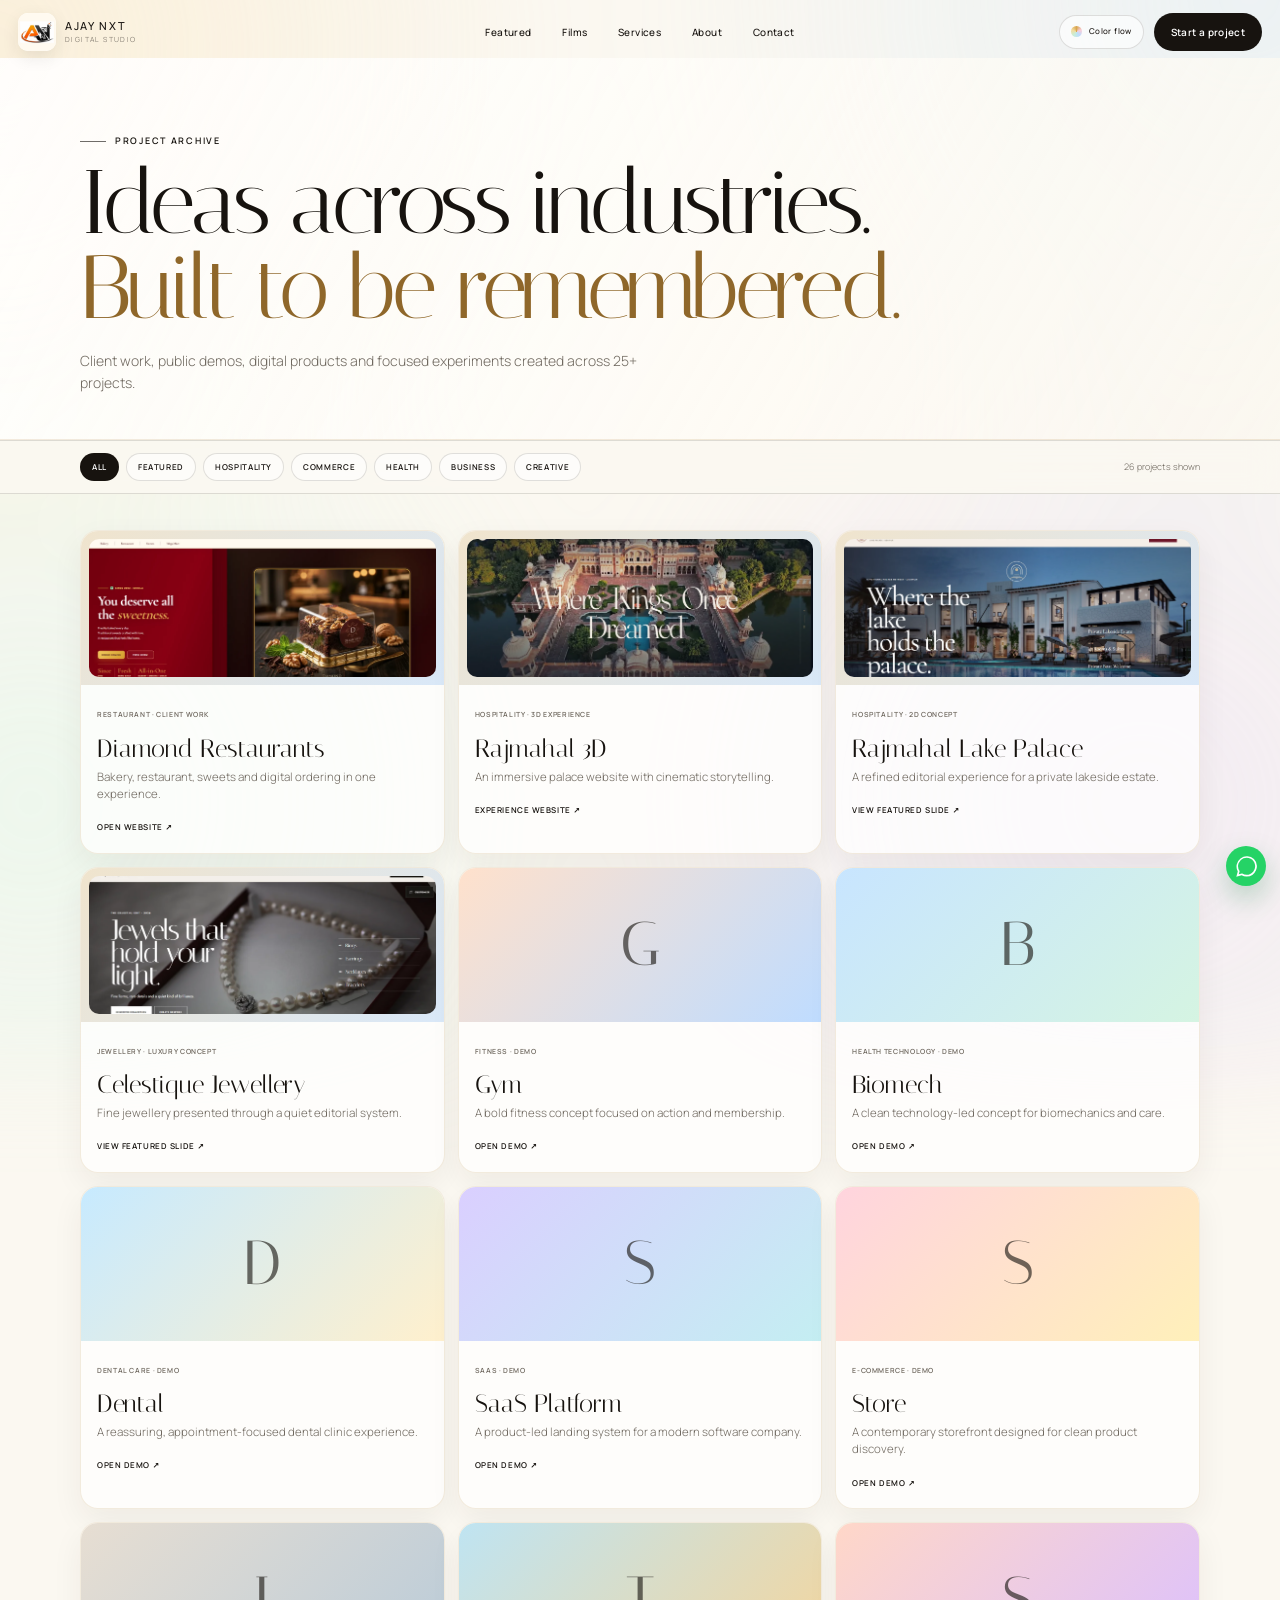
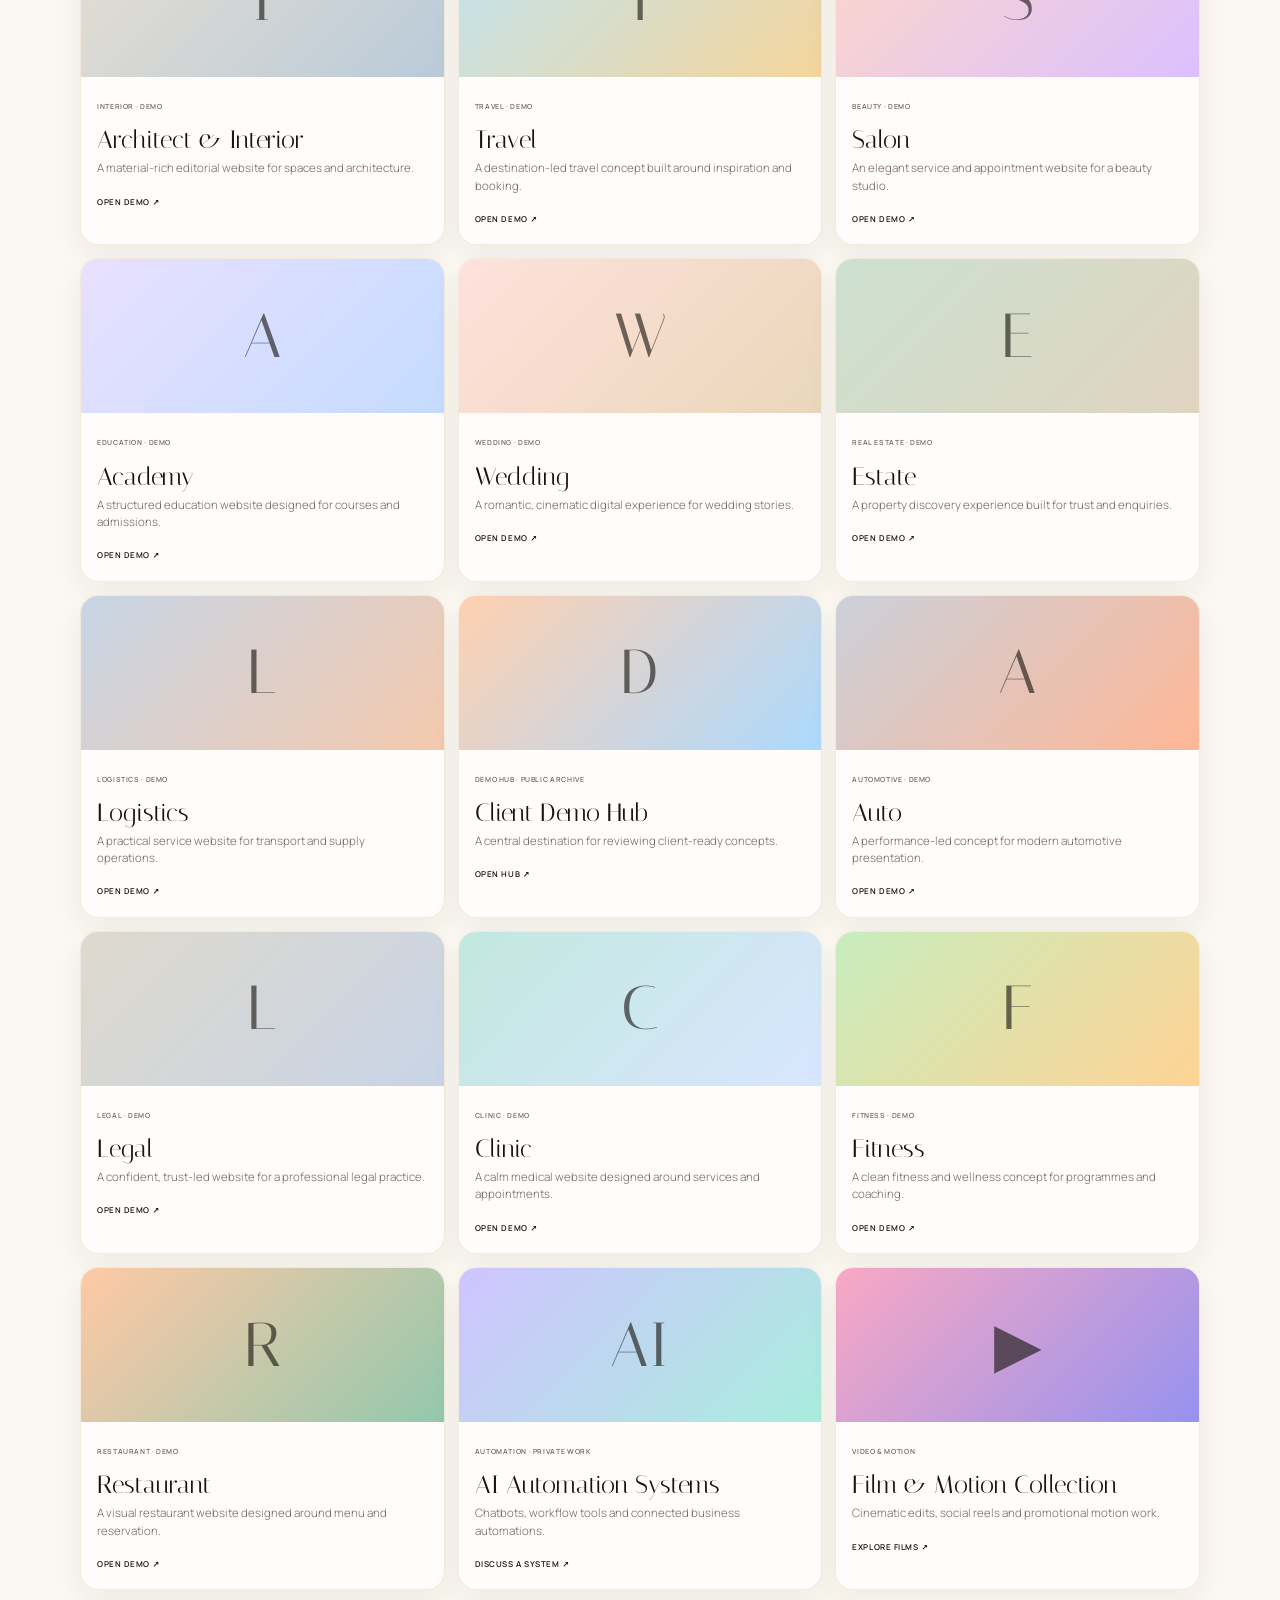
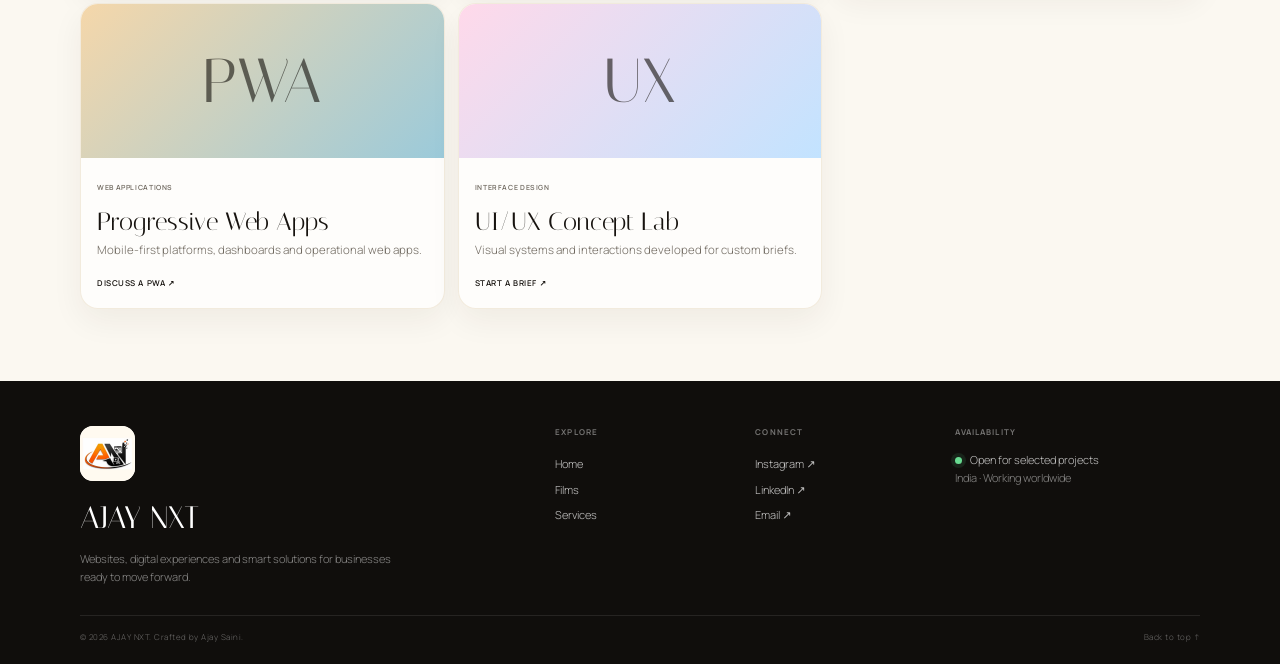
==== commit 22b788d3: "Add files via upload" ====
--- a/projects.html
+++ b/projects.html
@@ -3,215 +3,59 @@
 <head>
   <meta charset="utf-8">
   <meta name="viewport" content="width=device-width, initial-scale=1">
-  <meta name="theme-color" content="#f7f4ee">
-  <meta name="description" content="Explore public demos, signature websites, web apps and creative concepts by AJAY NXT.">
-  <title>All Projects | AJAY NXT</title>
+  <meta name="theme-color" content="#fbf8f1">
+  <title>Projects | AJAY NXT by Ajay Saini</title>
+  <meta name="description" content="Explore 25+ website concepts, client projects, 3D experiences and digital products designed by Ajay Saini through AJAY NXT.">
+  <link rel="canonical" href="https://ajaynxt.com/projects.html">
+  <meta name="robots" content="index,follow,max-image-preview:large">
+  <meta property="og:type" content="website"><meta property="og:title" content="AJAY NXT Projects"><meta property="og:description" content="25+ website concepts, client projects and digital experiences by Ajay Saini."><meta property="og:url" content="https://ajaynxt.com/projects.html"><meta property="og:image" content="https://ajaynxt.com/assets/images/project-rajmahal-3d.webp">
   <link rel="icon" href="assets/favicon.png" type="image/png">
-  <link rel="preconnect" href="https://fonts.googleapis.com">
-  <link rel="preconnect" href="https://fonts.gstatic.com" crossorigin>
-  <link href="https://fonts.googleapis.com/css2?family=Bodoni+Moda:opsz,ital,wght@6..96,400;6..96,500;6..96,600;6..96,400&family=Manrope:wght@300;400;500;600&display=swap" rel="stylesheet">
+  <link rel="preconnect" href="https://fonts.googleapis.com"><link rel="preconnect" href="https://fonts.gstatic.com" crossorigin><link href="https://fonts.googleapis.com/css2?family=Italiana&family=Manrope:wght@300;400;500;600&display=swap" rel="stylesheet">
   <link rel="stylesheet" href="styles.css">
-  <script defer src="script.js"></script>
 </head>
-<body class="archive-body" id="top">
-  <div class="spectrum" aria-hidden="true"></div>
+<body id="top">
+  <div class="aurora" aria-hidden="true"></div>
+  <header class="site-header scrolled" data-header>
+    <a class="brand" href="index.html" aria-label="AJAY NXT home"><img src="assets/images/ajaynxt-logo.webp" alt="AJAY NXT logo" width="220" height="220"><span><strong>AJAY NXT</strong><small>Digital studio</small></span></a>
+    <nav class="desktop-nav" aria-label="Main navigation"><a href="index.html#projects">Featured</a><a href="index.html#films">Films</a><a href="index.html#services">Services</a><a href="index.html#about">About</a><a href="index.html#contact">Contact</a></nav>
+    <div class="header-actions"><button class="flow-button" type="button" data-flow-toggle aria-pressed="true"><i></i><span>Color flow</span></button><a class="button button-dark header-cta" href="index.html#contact">Start a project</a><button class="menu-button" type="button" data-menu-toggle aria-expanded="false" aria-controls="mobile-menu"><span></span><span></span><b class="sr-only">Open menu</b></button></div>
+  </header>
+  <nav class="mobile-menu" id="mobile-menu" data-mobile-menu aria-label="Mobile navigation"><a href="index.html">Home</a><a href="index.html#films">Films</a><a href="index.html#services">Services</a><a href="index.html#about">About</a><a href="index.html#contact">Contact</a></nav>
 
-  <header class="site-header is-scrolled" data-header>
-    <a class="brand" href="index.html" aria-label="AJAY NXT home">
-      <img class="brand-logo" src="assets/images/ajaynxt-logo.webp" alt="AJAY NXT logo" width="220" height="220">
-      <span class="brand-copy"><strong>AJAY NXT</strong><small>DIGITAL STUDIO</small></span>
-    </a>
-    <nav class="desktop-nav" aria-label="Primary navigation">
-      <a href="index.html#projects">Featured</a>
-      <a href="index.html#videos">Films</a>
-      <a href="index.html#services">Services</a>
-      <a href="index.html#about">About</a>
-      <a href="index.html#contact">Contact</a>
-    </nav>
-    <div class="header-actions">
-      <button class="flow-toggle" type="button" aria-pressed="true" data-flow-toggle><span class="flow-orb" aria-hidden="true"></span><span>Color flow</span></button>
-      <a class="button button-dark header-cta" href="index.html#contact">Start a project</a>
-      <button class="menu-toggle" type="button" aria-expanded="false" aria-controls="mobile-menu" data-menu-toggle><span></span><span></span><span class="sr-only">Open menu</span></button>
-    </div>
-  </header>
-
-  <nav class="mobile-menu" id="mobile-menu" aria-label="Mobile navigation" data-mobile-menu>
-    <a href="index.html">Home</a><a href="index.html#projects">Featured work</a><a href="index.html#videos">Films & Reels</a><a href="index.html#services">Services</a><a href="index.html#contact">Start a project</a>
-  </nav>
-
-  <main>
-    <section class="archive-hero">
-      <div class="container">
-        <p class="eyebrow"><span></span> Project archive</p>
-        <h1>25+ digital<br><em>worlds.</em></h1>
-        <p>Public demos, signature websites, visual experiments and private build categories created across hospitality, commerce, health, education, property and modern business.</p>
-      </div>
-    </section>
-
-    <section class="archive-toolbar" aria-label="Project filters">
-      <div class="container">
-        <div class="filter-row">
-          <button type="button" data-filter="all" class="is-active">All</button>
-          <button type="button" data-filter="signature">Signature</button>
-          <button type="button" data-filter="hospitality">Hospitality</button>
-          <button type="button" data-filter="commerce">Commerce</button>
-          <button type="button" data-filter="health">Health</button>
-          <button type="button" data-filter="business">Business</button>
-          <button type="button" data-filter="creative">Creative</button>
-          <button type="button" data-filter="private">Private</button>
-        </div>
-        <div class="archive-count" data-archive-count>27 projects shown</div>
-      </div>
-    </section>
-
-    <section class="archive-grid container" aria-label="Project archive">
-      <article class="archive-card" data-category="signature business creative">
-        <div class="archive-card-media" style="--card-gradient:linear-gradient(135deg,#ffe2cb,#bcd9ff)"><span class="archive-card-letter">A</span></div>
-        <div class="archive-card-body"><div class="archive-card-meta"><span>Studio</span><span>Live</span></div><h2>AJAY NXT Studio</h2><p>The main creative studio and personal brand home.</p><a href="https://ajaynxt.com" target="_blank" rel="noreferrer">Open website ↗</a></div>
-      </article>
-
-      <article class="archive-card" data-category="signature hospitality commerce">
-        <div class="archive-card-media"><img src="assets/images/project-diamond.webp" alt="Diamond Restaurants website" width="1431" height="737"></div>
-        <div class="archive-card-body"><div class="archive-card-meta"><span>Restaurant</span><span>Signature</span></div><h2>Diamond Restaurants</h2><p>Bakery, restaurant, sweets and digital ordering in one experience.</p><a href="https://diamond.ajaynxt.com" target="_blank" rel="noreferrer">Open website ↗</a></div>
-      </article>
-
-      <article class="archive-card" data-category="signature hospitality creative">
-        <div class="archive-card-media"><img src="assets/images/project-rajmahal-3d.webp" alt="Rajmahal 3D website" width="1425" height="743"></div>
-        <div class="archive-card-body"><div class="archive-card-meta"><span>Hospitality</span><span>3D experience</span></div><h2>Rajmahal 3D</h2><p>An immersive palace website with cinematic storytelling.</p><a href="https://rajmahal.ajaynxt.com" target="_blank" rel="noreferrer">Experience website ↗</a></div>
-      </article>
-
-      <article class="archive-card" id="rajmahal-2d" data-category="signature hospitality">
-        <div class="archive-card-media"><img src="assets/images/project-rajmahal-2d.webp" alt="Rajmahal Lake Palace 2D concept" width="1417" height="735"></div>
-        <div class="archive-card-body"><div class="archive-card-meta"><span>Hospitality</span><span>2D concept</span></div><h2>Rajmahal Lake Palace</h2><p>A refined editorial experience for a private lakeside estate.</p><a href="https://rajmahal.ajaynxt.com" target="_blank" rel="noreferrer">View related live build ↗</a></div>
-      </article>
-
-      <article class="archive-card" id="celestique" data-category="signature commerce creative">
-        <div class="archive-card-media"><img src="assets/images/project-celestique.webp" alt="Celestique Jewellery concept" width="1406" height="725"></div>
-        <div class="archive-card-body"><div class="archive-card-meta"><span>Jewellery</span><span>Luxury concept</span></div><h2>Celestique Jewellery</h2><p>Fine jewellery presented through a quiet, editorial luxury system.</p><a href="index.html#projects">View featured slide ↗</a></div>
-      </article>
-
-      <article class="archive-card" data-category="business creative">
-        <div class="archive-card-media" style="--card-gradient:linear-gradient(135deg,#fbd2c8,#9dd7c7)"><span class="archive-card-letter">G</span></div>
-        <div class="archive-card-body"><div class="archive-card-meta"><span>Fitness</span><span>Demo concept</span></div><h2>Gym</h2><p>A bold fitness website concept focused on action and membership.</p><a href="https://gym.ajaynxt.com" target="_blank" rel="noreferrer">Open demo ↗</a></div>
-      </article>
-
-      <article class="archive-card" data-category="health business">
-        <div class="archive-card-media" style="--card-gradient:linear-gradient(135deg,#bddcff,#d2f4df)"><span class="archive-card-letter">B</span></div>
-        <div class="archive-card-body"><div class="archive-card-meta"><span>Health technology</span><span>Demo concept</span></div><h2>Biomech</h2><p>A clean technology-led concept for biomechanics and care.</p><a href="https://biomech.ajaynxt.com" target="_blank" rel="noreferrer">Open demo ↗</a></div>
-      </article>
-
-      <article class="archive-card" data-category="health business">
-        <div class="archive-card-media" style="--card-gradient:linear-gradient(135deg,#c5ecff,#fff0d0)"><span class="archive-card-letter">D</span></div>
-        <div class="archive-card-body"><div class="archive-card-meta"><span>Dental care</span><span>Demo concept</span></div><h2>Dental</h2><p>A reassuring, appointment-focused dental clinic experience.</p><a href="https://dental.ajaynxt.com" target="_blank" rel="noreferrer">Open demo ↗</a></div>
-      </article>
-
-      <article class="archive-card" data-category="business creative">
-        <div class="archive-card-media" style="--card-gradient:linear-gradient(135deg,#d4c7ff,#c6f1f6)"><span class="archive-card-letter">S</span></div>
-        <div class="archive-card-body"><div class="archive-card-meta"><span>SaaS</span><span>Demo concept</span></div><h2>SaaS Platform</h2><p>A product-led landing system for a modern software company.</p><a href="https://saas.ajaynxt.com" target="_blank" rel="noreferrer">Open demo ↗</a></div>
-      </article>
-
-      <article class="archive-card" data-category="commerce business">
-        <div class="archive-card-media" style="--card-gradient:linear-gradient(135deg,#ffd3df,#ffefbb)"><span class="archive-card-letter">S</span></div>
-        <div class="archive-card-body"><div class="archive-card-meta"><span>E-commerce</span><span>Demo concept</span></div><h2>Store</h2><p>A contemporary storefront designed for clean product discovery.</p><a href="https://store.ajaynxt.com" target="_blank" rel="noreferrer">Open demo ↗</a></div>
-      </article>
-
-      <article class="archive-card" data-category="business creative">
-        <div class="archive-card-media" style="--card-gradient:linear-gradient(135deg,#e8ddd0,#b8c9d7)"><span class="archive-card-letter">I</span></div>
-        <div class="archive-card-body"><div class="archive-card-meta"><span>Interior</span><span>Demo concept</span></div><h2>Architect & Interior</h2><p>A material-rich editorial website for spaces and architecture.</p><a href="https://interior.ajaynxt.com" target="_blank" rel="noreferrer">Open demo ↗</a></div>
-      </article>
-
-      <article class="archive-card" data-category="hospitality business">
-        <div class="archive-card-media" style="--card-gradient:linear-gradient(135deg,#bfe5f4,#f8d69b)"><span class="archive-card-letter">T</span></div>
-        <div class="archive-card-body"><div class="archive-card-meta"><span>Travel</span><span>Demo concept</span></div><h2>Travel</h2><p>A destination-led travel concept built around inspiration and booking.</p><a href="https://travel.ajaynxt.com" target="_blank" rel="noreferrer">Open demo ↗</a></div>
-      </article>
-
-      <article class="archive-card" data-category="business creative">
-        <div class="archive-card-media" style="--card-gradient:linear-gradient(135deg,#ffd5c7,#d8b8ff)"><span class="archive-card-letter">S</span></div>
-        <div class="archive-card-body"><div class="archive-card-meta"><span>Beauty</span><span>Demo concept</span></div><h2>Salon</h2><p>An elegant service and appointment website for a beauty studio.</p><a href="https://salon.ajaynxt.com" target="_blank" rel="noreferrer">Open demo ↗</a></div>
-      </article>
-
-      <article class="archive-card" data-category="business creative">
-        <div class="archive-card-media" style="--card-gradient:linear-gradient(135deg,#ebe2ff,#bfd9ff)"><span class="archive-card-letter">A</span></div>
-        <div class="archive-card-body"><div class="archive-card-meta"><span>Education</span><span>Demo concept</span></div><h2>Academy</h2><p>A structured education website designed for courses and admissions.</p><a href="https://academy.ajaynxt.com" target="_blank" rel="noreferrer">Open demo ↗</a></div>
-      </article>
-
-      <article class="archive-card" data-category="creative hospitality">
-        <div class="archive-card-media" style="--card-gradient:linear-gradient(135deg,#ffe2dc,#e9d6b7)"><span class="archive-card-letter">W</span></div>
-        <div class="archive-card-body"><div class="archive-card-meta"><span>Wedding</span><span>Demo concept</span></div><h2>Wedding</h2><p>A romantic, cinematic digital experience for wedding stories.</p><a href="https://wedding.ajaynxt.com" target="_blank" rel="noreferrer">Open demo ↗</a></div>
-      </article>
-
-      <article class="archive-card" data-category="business hospitality">
-        <div class="archive-card-media" style="--card-gradient:linear-gradient(135deg,#cae0cf,#ded1bd)"><span class="archive-card-letter">E</span></div>
-        <div class="archive-card-body"><div class="archive-card-meta"><span>Real estate</span><span>Demo concept</span></div><h2>Estate</h2><p>A property discovery experience built for trust and enquiries.</p><a href="https://estate.ajaynxt.com" target="_blank" rel="noreferrer">Open demo ↗</a></div>
-      </article>
-
-      <article class="archive-card" data-category="business">
-        <div class="archive-card-media" style="--card-gradient:linear-gradient(135deg,#c5d2e4,#f5c7a9)"><span class="archive-card-letter">L</span></div>
-        <div class="archive-card-body"><div class="archive-card-meta"><span>Logistics</span><span>Demo concept</span></div><h2>Logistics</h2><p>A practical service website for transport and supply operations.</p><a href="https://logistics.ajaynxt.com" target="_blank" rel="noreferrer">Open demo ↗</a></div>
-      </article>
-
-      <article class="archive-card" data-category="business creative">
-        <div class="archive-card-media" style="--card-gradient:linear-gradient(135deg,#ffcfac,#a9d6ff)"><span class="archive-card-letter">D</span></div>
-        <div class="archive-card-body"><div class="archive-card-meta"><span>Demo hub</span><span>Public archive</span></div><h2>Client Demo Hub</h2><p>A central destination for reviewing client-ready website concepts.</p><a href="https://demos.ajaynxt.com" target="_blank" rel="noreferrer">Open hub ↗</a></div>
-      </article>
-
-      <article class="archive-card" data-category="business creative">
-        <div class="archive-card-media" style="--card-gradient:linear-gradient(135deg,#c8ced8,#ffb38c)"><span class="archive-card-letter">A</span></div>
-        <div class="archive-card-body"><div class="archive-card-meta"><span>Automotive</span><span>Demo concept</span></div><h2>Auto</h2><p>A performance-led concept for modern automotive presentation.</p><a href="https://auto.ajaynxt.com" target="_blank" rel="noreferrer">Open demo ↗</a></div>
-      </article>
-
-      <article class="archive-card" data-category="business">
-        <div class="archive-card-media" style="--card-gradient:linear-gradient(135deg,#ded9cc,#c6d1e4)"><span class="archive-card-letter">L</span></div>
-        <div class="archive-card-body"><div class="archive-card-meta"><span>Legal</span><span>Demo concept</span></div><h2>Legal</h2><p>A confident, trust-led website for a professional legal practice.</p><a href="https://legal.ajaynxt.com" target="_blank" rel="noreferrer">Open demo ↗</a></div>
-      </article>
-
-      <article class="archive-card" data-category="health business">
-        <div class="archive-card-media" style="--card-gradient:linear-gradient(135deg,#bfe8de,#d6e5ff)"><span class="archive-card-letter">C</span></div>
-        <div class="archive-card-body"><div class="archive-card-meta"><span>Clinic</span><span>Demo concept</span></div><h2>Clinic</h2><p>A calm medical website designed around services and appointments.</p><a href="https://clinic.ajaynxt.com" target="_blank" rel="noreferrer">Open demo ↗</a></div>
-      </article>
-
-      <article class="archive-card" data-category="health business">
-        <div class="archive-card-media" style="--card-gradient:linear-gradient(135deg,#c2f0b8,#ffd18b)"><span class="archive-card-letter">F</span></div>
-        <div class="archive-card-body"><div class="archive-card-meta"><span>Fitness</span><span>Demo concept</span></div><h2>Fitness</h2><p>A clean fitness and wellness concept for programmes and coaching.</p><a href="https://fitness.ajaynxt.com" target="_blank" rel="noreferrer">Open demo ↗</a></div>
-      </article>
-
-      <article class="archive-card" data-category="hospitality commerce">
-        <div class="archive-card-media" style="--card-gradient:linear-gradient(135deg,#ffc69f,#8fc5a9)"><span class="archive-card-letter">R</span></div>
-        <div class="archive-card-body"><div class="archive-card-meta"><span>Restaurant</span><span>Demo concept</span></div><h2>Restaurant</h2><p>A visual restaurant website designed around menu and reservation.</p><a href="https://restaurant.ajaynxt.com" target="_blank" rel="noreferrer">Open demo ↗</a></div>
-      </article>
-
-      <article class="archive-card is-private" data-category="private business creative">
-        <div class="archive-card-media" style="--card-gradient:linear-gradient(135deg,#c9c0ff,#a3f0de)"><span class="archive-card-letter">AI</span></div>
-        <div class="archive-card-body"><div class="archive-card-meta"><span>Automation</span><span>Private builds</span></div><h2>AI Automation Systems</h2><p>Chatbots, workflow tools and connected business automation concepts.</p><a href="#">Private project category</a></div>
-      </article>
-
-      <article class="archive-card is-private" data-category="private creative">
-        <div class="archive-card-media" style="--card-gradient:linear-gradient(135deg,#fa9fbd,#8e8cf5)"><span class="archive-card-letter">▶</span></div>
-        <div class="archive-card-body"><div class="archive-card-meta"><span>Video & motion</span><span>Private collection</span></div><h2>Film & Motion Collection</h2><p>Cinematic edits, social reels and promotional motion work.</p><a href="#">Private project category</a></div>
-      </article>
-
-      <article class="archive-card is-private" data-category="private business">
-        <div class="archive-card-media" style="--card-gradient:linear-gradient(135deg,#f5d6a8,#99cadc)"><span class="archive-card-letter">PWA</span></div>
-        <div class="archive-card-body"><div class="archive-card-meta"><span>Web applications</span><span>Private builds</span></div><h2>Progressive Web Apps</h2><p>Mobile-first platforms, dashboards and operational web app concepts.</p><a href="#">Private project category</a></div>
-      </article>
-
-      <article class="archive-card is-private" data-category="private creative business">
-        <div class="archive-card-media" style="--card-gradient:linear-gradient(135deg,#ffd8ea,#c0e3ff)"><span class="archive-card-letter">UX</span></div>
-        <div class="archive-card-body"><div class="archive-card-meta"><span>Interface design</span><span>Concept lab</span></div><h2>UI/UX Concept Lab</h2><p>Visual systems and interaction concepts developed for custom briefs.</p><a href="#">Private project category</a></div>
-      </article>
+  <main class="archive-main">
+    <section class="archive-hero"><div class="container"><p class="label"><span></span> Project archive</p><h1>Ideas across industries.<br><mark>Built to be remembered.</mark></h1><p>Client work, public demos, digital products and focused experiments created across 25+ projects.</p></div></section>
+    <section class="archive-toolbar"><div class="container"><div class="filter-row"><button class="active" type="button" data-filter="all">All</button><button type="button" data-filter="signature">Featured</button><button type="button" data-filter="hospitality">Hospitality</button><button type="button" data-filter="commerce">Commerce</button><button type="button" data-filter="health">Health</button><button type="button" data-filter="business">Business</button><button type="button" data-filter="creative">Creative</button></div><span data-archive-count></span></div></section>
+    <section class="archive-grid container">
+      <article class="archive-card featured" data-category="signature hospitality commerce"><div class="archive-media"><img src="assets/images/project-diamond.webp" alt="Diamond Restaurants website" width="1431" height="737"></div><div class="archive-body"><small>Restaurant · Client work</small><h2>Diamond Restaurants</h2><p>Bakery, restaurant, sweets and digital ordering in one experience.</p><a href="https://diamond.ajaynxt.com" target="_blank" rel="noreferrer">Open website ↗</a></div></article>
+      <article class="archive-card featured" data-category="signature hospitality creative"><div class="archive-media"><img src="assets/images/project-rajmahal-3d.webp" alt="Rajmahal 3D website" width="1425" height="743"></div><div class="archive-body"><small>Hospitality · 3D experience</small><h2>Rajmahal 3D</h2><p>An immersive palace website with cinematic storytelling.</p><a href="https://rajmahal.ajaynxt.com" target="_blank" rel="noreferrer">Experience website ↗</a></div></article>
+      <article class="archive-card featured" id="rajmahal-2d" data-category="signature hospitality"><div class="archive-media"><img src="assets/images/project-rajmahal-2d.webp" alt="Rajmahal Lake Palace concept" width="1417" height="735"></div><div class="archive-body"><small>Hospitality · 2D concept</small><h2>Rajmahal Lake Palace</h2><p>A refined editorial experience for a private lakeside estate.</p><a href="index.html#projects">View featured slide ↗</a></div></article>
+      <article class="archive-card featured" id="celestique" data-category="signature commerce creative"><div class="archive-media"><img src="assets/images/project-celestique.webp" alt="Celestique Jewellery concept" width="1406" height="725"></div><div class="archive-body"><small>Jewellery · Luxury concept</small><h2>Celestique Jewellery</h2><p>Fine jewellery presented through a quiet editorial system.</p><a href="index.html#projects">View featured slide ↗</a></div></article>
+      <article class="archive-card" data-category="business creative"><div class="archive-media gradient g1"><b>G</b></div><div class="archive-body"><small>Fitness · Demo</small><h2>Gym</h2><p>A bold fitness concept focused on action and membership.</p><a href="https://gym.ajaynxt.com" target="_blank" rel="noreferrer">Open demo ↗</a></div></article>
+      <article class="archive-card" data-category="health business"><div class="archive-media gradient g2"><b>B</b></div><div class="archive-body"><small>Health technology · Demo</small><h2>Biomech</h2><p>A clean technology-led concept for biomechanics and care.</p><a href="https://biomech.ajaynxt.com" target="_blank" rel="noreferrer">Open demo ↗</a></div></article>
+      <article class="archive-card" data-category="health business"><div class="archive-media gradient g3"><b>D</b></div><div class="archive-body"><small>Dental care · Demo</small><h2>Dental</h2><p>A reassuring, appointment-focused dental clinic experience.</p><a href="https://dental.ajaynxt.com" target="_blank" rel="noreferrer">Open demo ↗</a></div></article>
+      <article class="archive-card" data-category="business creative"><div class="archive-media gradient g4"><b>S</b></div><div class="archive-body"><small>SaaS · Demo</small><h2>SaaS Platform</h2><p>A product-led landing system for a modern software company.</p><a href="https://saas.ajaynxt.com" target="_blank" rel="noreferrer">Open demo ↗</a></div></article>
+      <article class="archive-card" data-category="commerce business"><div class="archive-media gradient g5"><b>S</b></div><div class="archive-body"><small>E-commerce · Demo</small><h2>Store</h2><p>A contemporary storefront designed for clean product discovery.</p><a href="https://store.ajaynxt.com" target="_blank" rel="noreferrer">Open demo ↗</a></div></article>
+      <article class="archive-card" data-category="business creative"><div class="archive-media gradient g6"><b>I</b></div><div class="archive-body"><small>Interior · Demo</small><h2>Architect & Interior</h2><p>A material-rich editorial website for spaces and architecture.</p><a href="https://interior.ajaynxt.com" target="_blank" rel="noreferrer">Open demo ↗</a></div></article>
+      <article class="archive-card" data-category="hospitality business"><div class="archive-media gradient g7"><b>T</b></div><div class="archive-body"><small>Travel · Demo</small><h2>Travel</h2><p>A destination-led travel concept built around inspiration and booking.</p><a href="https://travel.ajaynxt.com" target="_blank" rel="noreferrer">Open demo ↗</a></div></article>
+      <article class="archive-card" data-category="business creative"><div class="archive-media gradient g8"><b>S</b></div><div class="archive-body"><small>Beauty · Demo</small><h2>Salon</h2><p>An elegant service and appointment website for a beauty studio.</p><a href="https://salon.ajaynxt.com" target="_blank" rel="noreferrer">Open demo ↗</a></div></article>
+      <article class="archive-card" data-category="business creative"><div class="archive-media gradient g9"><b>A</b></div><div class="archive-body"><small>Education · Demo</small><h2>Academy</h2><p>A structured education website designed for courses and admissions.</p><a href="https://academy.ajaynxt.com" target="_blank" rel="noreferrer">Open demo ↗</a></div></article>
+      <article class="archive-card" data-category="creative hospitality"><div class="archive-media gradient g10"><b>W</b></div><div class="archive-body"><small>Wedding · Demo</small><h2>Wedding</h2><p>A romantic, cinematic digital experience for wedding stories.</p><a href="https://wedding.ajaynxt.com" target="_blank" rel="noreferrer">Open demo ↗</a></div></article>
+      <article class="archive-card" data-category="business hospitality"><div class="archive-media gradient g11"><b>E</b></div><div class="archive-body"><small>Real estate · Demo</small><h2>Estate</h2><p>A property discovery experience built for trust and enquiries.</p><a href="https://estate.ajaynxt.com" target="_blank" rel="noreferrer">Open demo ↗</a></div></article>
+      <article class="archive-card" data-category="business"><div class="archive-media gradient g12"><b>L</b></div><div class="archive-body"><small>Logistics · Demo</small><h2>Logistics</h2><p>A practical service website for transport and supply operations.</p><a href="https://logistics.ajaynxt.com" target="_blank" rel="noreferrer">Open demo ↗</a></div></article>
+      <article class="archive-card" data-category="business creative"><div class="archive-media gradient g13"><b>D</b></div><div class="archive-body"><small>Demo hub · Public archive</small><h2>Client Demo Hub</h2><p>A central destination for reviewing client-ready concepts.</p><a href="https://demos.ajaynxt.com" target="_blank" rel="noreferrer">Open hub ↗</a></div></article>
+      <article class="archive-card" data-category="business creative"><div class="archive-media gradient g14"><b>A</b></div><div class="archive-body"><small>Automotive · Demo</small><h2>Auto</h2><p>A performance-led concept for modern automotive presentation.</p><a href="https://auto.ajaynxt.com" target="_blank" rel="noreferrer">Open demo ↗</a></div></article>
+      <article class="archive-card" data-category="business"><div class="archive-media gradient g15"><b>L</b></div><div class="archive-body"><small>Legal · Demo</small><h2>Legal</h2><p>A confident, trust-led website for a professional legal practice.</p><a href="https://legal.ajaynxt.com" target="_blank" rel="noreferrer">Open demo ↗</a></div></article>
+      <article class="archive-card" data-category="health business"><div class="archive-media gradient g16"><b>C</b></div><div class="archive-body"><small>Clinic · Demo</small><h2>Clinic</h2><p>A calm medical website designed around services and appointments.</p><a href="https://clinic.ajaynxt.com" target="_blank" rel="noreferrer">Open demo ↗</a></div></article>
+      <article class="archive-card" data-category="health business"><div class="archive-media gradient g17"><b>F</b></div><div class="archive-body"><small>Fitness · Demo</small><h2>Fitness</h2><p>A clean fitness and wellness concept for programmes and coaching.</p><a href="https://fitness.ajaynxt.com" target="_blank" rel="noreferrer">Open demo ↗</a></div></article>
+      <article class="archive-card" data-category="hospitality commerce"><div class="archive-media gradient g18"><b>R</b></div><div class="archive-body"><small>Restaurant · Demo</small><h2>Restaurant</h2><p>A visual restaurant website designed around menu and reservation.</p><a href="https://restaurant.ajaynxt.com" target="_blank" rel="noreferrer">Open demo ↗</a></div></article>
+      <article class="archive-card" data-category="business creative"><div class="archive-media gradient g19"><b>AI</b></div><div class="archive-body"><small>Automation · Private work</small><h2>AI Automation Systems</h2><p>Chatbots, workflow tools and connected business automations.</p><a href="index.html#contact">Discuss a system ↗</a></div></article>
+      <article class="archive-card" data-category="creative"><div class="archive-media gradient g20"><b>▶</b></div><div class="archive-body"><small>Video & motion</small><h2>Film & Motion Collection</h2><p>Cinematic edits, social reels and promotional motion work.</p><a href="index.html#films">Explore films ↗</a></div></article>
+      <article class="archive-card" data-category="business creative"><div class="archive-media gradient g21"><b>PWA</b></div><div class="archive-body"><small>Web applications</small><h2>Progressive Web Apps</h2><p>Mobile-first platforms, dashboards and operational web apps.</p><a href="index.html#contact">Discuss a PWA ↗</a></div></article>
+      <article class="archive-card" data-category="creative business"><div class="archive-media gradient g22"><b>UX</b></div><div class="archive-body"><small>Interface design</small><h2>UI/UX Concept Lab</h2><p>Visual systems and interactions developed for custom briefs.</p><a href="index.html#contact">Start a brief ↗</a></div></article>
     </section>
   </main>
-
-  <footer class="site-footer">
-    <div class="container footer-grid">
-      <div class="footer-brand"><img class="footer-logo" src="assets/images/ajaynxt-logo.webp" alt="AJAY NXT logo" width="220" height="220"><h2>AJAY NXT</h2><p>Websites, digital experiences and smart solutions for businesses ready to move forward.</p></div>
-      <div><h3>Navigate</h3><a href="index.html">Home</a><a href="index.html#projects">Featured</a><a href="index.html#videos">Films</a><a href="index.html#services">Services</a></div>
-      <div><h3>Connect</h3><a href="https://www.instagram.com/ajay_nxt_/" target="_blank" rel="noreferrer">Instagram ↗</a><a href="mailto:ajayx3neha@gmail.com">Email ↗</a><a href="https://wa.me/919929562585" target="_blank" rel="noreferrer">WhatsApp ↗</a></div>
-      <div class="footer-status"><span><i></i> Available for selected projects</span><p>India · Working worldwide</p></div>
-    </div>
-    <div class="container footer-bottom"><span>© 2026 AJAY NXT. Crafted by Ajay Saini.</span><a href="#top">Back to top ↑</a></div>
-  </footer>
-
-  <a class="floating-whatsapp" href="https://wa.me/919929562585?text=Hi%20Ajay%2C%20I%20visited%20your%20portfolio%20and%20would%20like%20to%20discuss%20a%20project." target="_blank" rel="noreferrer" aria-label="Chat with Ajay on WhatsApp"><svg viewBox="0 0 32 32" aria-hidden="true"><path d="M27.3 4.7A15.5 15.5 0 0 0 3 23.4L1 31l7.8-2a15.5 15.5 0 0 0 18.5-24.3Zm-11.4 23A12.6 12.6 0 0 1 9.5 26l-.5-.3-4.6 1.2 1.2-4.5-.3-.5A12.6 12.6 0 1 1 16 27.7Zm6.9-9.4c-.4-.2-2.2-1.1-2.6-1.2-.3-.1-.6-.2-.8.2l-1.1 1.3c-.2.3-.4.3-.8.1-2.2-1.1-3.7-2-5.2-4.6-.4-.7.4-.7 1.1-2.2.1-.3 0-.6-.1-.8l-1.2-2.9c-.3-.7-.7-.6-.9-.6h-.8c-.3 0-.8.1-1.2.6-.4.4-1.6 1.6-1.6 3.9s1.7 4.5 1.9 4.8c.2.3 3.3 5.1 8.1 7.1 3 1.3 4.2 1.4 5.7 1.2 1-.2 2.2-.9 2.5-1.8.3-.9.3-1.7.2-1.8-.1-.2-.4-.3-.8-.5Z"/></svg></a>
+  <footer><div class="container footer-grid"><div><img src="assets/images/ajaynxt-logo.webp" alt="AJAY NXT logo" width="220" height="220"><h2>AJAY NXT</h2><p>Websites, digital experiences and smart solutions for businesses ready to move forward.</p></div><div><h3>Explore</h3><a href="index.html">Home</a><a href="index.html#films">Films</a><a href="index.html#services">Services</a></div><div><h3>Connect</h3><a href="https://www.instagram.com/ajay_nxt_/" target="_blank" rel="noreferrer">Instagram ↗</a><a href="https://www.linkedin.com/in/ajaynxt/" target="_blank" rel="noreferrer">LinkedIn ↗</a><a href="mailto:ajayx3neha@gmail.com">Email ↗</a></div><div><h3>Availability</h3><p class="status"><i></i> Open for selected projects</p><p>India · Working worldwide</p></div></div><div class="container footer-bottom"><span>© 2026 AJAY NXT. Crafted by Ajay Saini.</span><a href="#top">Back to top ↑</a></div></footer>
+  <a class="floating-wa" href="https://wa.me/919929562585" target="_blank" rel="noreferrer" aria-label="Chat on WhatsApp"><svg viewBox="0 0 32 32" aria-hidden="true"><path d="M27.3 4.7A15.7 15.7 0 0 0 2.7 23.6L.5 31.5l8.1-2.1A15.6 15.6 0 0 0 16 31.3h.1A15.7 15.7 0 0 0 27.3 4.7ZM16.1 28.6a13 13 0 0 1-6.6-1.8l-.5-.3-4.8 1.3 1.3-4.7-.3-.5A13 13 0 1 1 16.1 28.6Z"/></svg></a>
+  <script src="script.js"></script>
 </body>
 </html>
--- a/styles.css
+++ b/styles.css
@@ -1,2786 +1,75 @@
-:root {
-  --ink: #171513;
-  --ink-soft: #4c4742;
-  --paper: #f8f5ef;
-  --paper-2: #f0ece5;
-  --card: rgba(255, 255, 255, 0.76);
-  --line: rgba(23, 21, 19, 0.14);
-  --line-strong: rgba(23, 21, 19, 0.28);
-  --orange: #7357d8;
-  --gold: #b48a52;
-  --radius: 28px;
-  --radius-sm: 18px;
-  --shadow: 0 30px 80px rgba(38, 31, 24, 0.13);
-  --container: min(1180px, calc(100vw - 40px));
-  --ease: cubic-bezier(.16, 1, .3, 1);
+:root{
+  --ink:#17130f;
+  --muted:#6f685f;
+  --paper:#fbf8f1;
+  --paper-2:#f3ede2;
+  --gold:#b58a43;
+  --gold-dark:#8f672a;
+  --line:rgba(23,19,15,.13);
+  --line-strong:rgba(23,19,15,.23);
+  --white:rgba(255,255,255,.82);
+  --shadow:0 18px 50px rgba(44,34,23,.10);
+  --ease:cubic-bezier(.16,1,.3,1);
+  --container:min(1120px,calc(100vw - 48px));
 }
+*{box-sizing:border-box}
+html{scroll-behavior:smooth;scroll-padding-top:68px}
+body{margin:0;background:var(--paper);color:var(--ink);font-family:"Manrope",system-ui,sans-serif;font-size:14px;font-weight:300;line-height:1.6;overflow-x:hidden;-webkit-font-smoothing:antialiased;text-rendering:optimizeLegibility}
+body.menu-open,body.intro-active{overflow:hidden}
+body.flow-off .aurora{animation-play-state:paused;opacity:.18}
+img,svg{display:block;max-width:100%}
+a{color:inherit;text-decoration:none}
+button,input,select,textarea{font:inherit;color:inherit}
+button{cursor:pointer}
+mark{background:none;color:var(--gold-dark);font-weight:inherit}
+::selection{background:var(--gold);color:white}
+.container{width:var(--container);margin-inline:auto}.container-wide{width:min(1280px,calc(100vw - 28px));margin-inline:auto}
+.sr-only{position:absolute;width:1px;height:1px;padding:0;margin:-1px;overflow:hidden;clip:rect(0,0,0,0);white-space:nowrap;border:0}
+.skip-link{position:fixed;top:-60px;left:12px;z-index:10000;padding:10px 14px;border-radius:8px;background:var(--ink);color:white}.skip-link:focus{top:12px}
+.aurora{position:fixed;inset:-20vh -20vw;z-index:-3;pointer-events:none;opacity:.52;background:radial-gradient(circle at 14% 18%,rgba(255,227,172,.78),transparent 30%),radial-gradient(circle at 84% 14%,rgba(205,230,255,.68),transparent 32%),radial-gradient(circle at 78% 78%,rgba(225,207,255,.58),transparent 34%),radial-gradient(circle at 16% 78%,rgba(201,246,226,.60),transparent 32%);filter:blur(48px) saturate(.82);animation:auroraHue 46s linear infinite,auroraFloat 18s ease-in-out infinite alternate}
+@keyframes auroraHue{to{filter:blur(48px) saturate(.82) hue-rotate(360deg)}}
+@keyframes auroraFloat{0%{transform:translate3d(-2%,-2%,0) scale(1)}50%{transform:translate3d(3%,2%,0) scale(1.05)}100%{transform:translate3d(-1%,4%,0) scale(1.08)}}
+.intro{position:fixed;inset:0;z-index:9999;display:grid;place-items:center;background:linear-gradient(135deg,#fffdf8,#f3eadb);transition:opacity .65s var(--ease),visibility .65s var(--ease),transform .65s var(--ease)}
+.intro::after{content:"";position:absolute;inset:0;background:linear-gradient(90deg,transparent,rgba(181,138,67,.09),transparent);transform:translateX(-100%);animation:introSweep 1.2s var(--ease) forwards}
+.intro span{position:relative;z-index:1;font-family:"Italiana",serif;font-size:clamp(52px,10vw,128px);line-height:1;letter-spacing:.18em;text-indent:.18em;opacity:0;transform:translateY(22px);animation:introText .9s var(--ease) .08s forwards}
+.intro.done{opacity:0;visibility:hidden;transform:scale(1.018);pointer-events:none}
+@keyframes introSweep{to{transform:translateX(100%)}}@keyframes introText{to{opacity:1;transform:none}}
+.site-header{position:fixed;inset:0 0 auto;z-index:100;height:64px;padding-inline:max(18px,calc((100vw - 1440px)/2));display:grid;grid-template-columns:1fr auto 1fr;align-items:center;gap:24px;border-bottom:1px solid transparent;transition:height .3s,background .3s,border-color .3s,box-shadow .3s}
+.site-header.scrolled{height:58px;background:rgba(251,248,241,.82);border-color:var(--line);box-shadow:0 8px 26px rgba(41,33,24,.06);backdrop-filter:blur(18px) saturate(1.2)}
+.brand{display:inline-flex;align-items:center;gap:9px;width:max-content}.brand img{width:38px;height:38px;object-fit:contain;border-radius:10px;background:white;box-shadow:0 6px 18px rgba(38,31,24,.09)}.brand>span{display:grid;line-height:1.05}.brand strong{font-size:11px;font-weight:500;letter-spacing:.15em}.brand small{margin-top:4px;font-size:7px;letter-spacing:.2em;text-transform:uppercase;color:var(--muted)}
+.desktop-nav{display:flex;gap:clamp(18px,2.4vw,34px)}.desktop-nav a{position:relative;font-size:10px;font-weight:500;letter-spacing:.04em}.desktop-nav a::after{content:"";position:absolute;left:0;right:100%;bottom:-6px;height:1px;background:var(--gold);transition:right .25s}.desktop-nav a:hover::after{right:0}
+.header-actions{justify-self:end;display:flex;align-items:center;gap:10px}.flow-button{height:34px;padding:0 11px;display:inline-flex;align-items:center;gap:7px;border:1px solid var(--line);border-radius:999px;background:rgba(255,255,255,.62);font-size:8px;font-weight:500;letter-spacing:.05em}.flow-button i{width:11px;aspect-ratio:1;border-radius:50%;background:conic-gradient(#d8a64f,#facdd8,#bcdcff,#c8eed8,#f4dc9e,#d8a64f);animation:spin 4s linear infinite}@keyframes spin{to{transform:rotate(1turn)}}
+.button{min-height:42px;padding:0 18px;display:inline-flex;align-items:center;justify-content:center;border:1px solid transparent;border-radius:999px;font-size:10px;font-weight:600;letter-spacing:.035em;transition:transform .25s var(--ease),background .25s,color .25s,border-color .25s}.button:hover{transform:translateY(-2px)}.button-dark{background:var(--ink);color:white}.button-dark:hover{background:var(--gold-dark)}.button-light{background:white;color:var(--ink)}.button-light:hover{background:#fff4dc}.header-cta{min-height:38px;padding-inline:16px}
+.menu-button{display:none;width:38px;height:38px;border:1px solid var(--line);border-radius:50%;background:rgba(255,255,255,.72)}.menu-button span{display:block;width:15px;height:1px;margin:4px auto;background:var(--ink);transition:transform .3s}.menu-button[aria-expanded="true"] span:first-child{transform:translateY(2.5px) rotate(45deg)}.menu-button[aria-expanded="true"] span:nth-child(2){transform:translateY(-2.5px) rotate(-45deg)}
+.mobile-menu{display:none}
+.hero{position:relative;min-height:720px;padding-top:64px;display:block;overflow:hidden;background-image:linear-gradient(90deg,rgba(251,248,241,.96) 0%,rgba(251,248,241,.92) 24%,rgba(251,248,241,.64) 44%,rgba(251,248,241,.22) 62%,rgba(251,248,241,.04) 78%),url("assets/images/hero-ajay.webp");background-size:cover;background-position:center right;border-bottom:1px solid rgba(181,138,67,.24)}
+.hero-copy{position:relative;z-index:2;width:min(560px,calc(100% - 48px));margin-left:max(24px,calc((100vw - 1120px)/2));margin-right:0;align-self:center;padding:68px 20px 54px 0}.label{margin:0 0 13px;display:flex;align-items:center;gap:9px;font-size:9px;font-weight:600;letter-spacing:.19em;text-transform:uppercase}.label span{width:26px;height:1px;background:currentColor;opacity:.62}.hero h1,.section-head h2,.global h2,.contact h2,.whatsapp-cta h2,.about-heading h2{margin:0;font-family:"Italiana",serif;font-weight:400;letter-spacing:-.035em;line-height:.95}.hero h1{max-width:560px;font-size:clamp(50px,5vw,74px)}.hero h1 mark{display:inline;color:var(--gold-dark)}.hero-intro{max-width:470px;margin:16px 0 0;color:#4b453f;font-size:13px;line-height:1.65}.hero-intro strong{font-weight:600}.hero-actions{margin-top:21px;display:flex;align-items:center;gap:17px}.text-link{display:inline-flex;align-items:center;gap:8px;padding:0 0 4px;border:0;border-bottom:1px solid currentColor;background:none;font-size:10px;font-weight:500}.text-link span{transition:transform .25s}.text-link:hover span{transform:translateX(3px)}.hero-stats{margin-top:28px;display:flex;gap:34px}.hero-stats div{display:grid}.hero-stats b{font-family:"Italiana",serif;font-size:23px;font-weight:400;line-height:1}.hero-stats span{margin-top:4px;font-size:8px;letter-spacing:.1em;text-transform:uppercase;color:var(--muted)}
+.hero-photo{display:none}
+.marquee{overflow:hidden;background:var(--ink);color:#fffdf6;border-block:1px solid rgba(255,255,255,.12)}.marquee-track{width:max-content;min-height:38px;display:flex;align-items:center;gap:18px;animation:marquee 30s linear infinite}.marquee-track span{font-family:"Italiana",serif;font-size:16px;white-space:nowrap}.marquee-track b{color:#e5b967;font-size:10px}@keyframes marquee{to{transform:translateX(-50%)}}
+.section{position:relative;padding:62px 0}.section-head{display:grid;grid-template-columns:minmax(0,1.25fr) minmax(250px,.55fr);gap:48px;align-items:end;margin-bottom:30px}.section-head h2,.global h2,.contact h2,.whatsapp-cta h2,.about-heading h2{font-size:clamp(40px,4.7vw,64px)}.section-head>p{max-width:360px;margin:0 0 4px;color:var(--muted);font-size:13px;line-height:1.62}.projects{background:rgba(255,255,255,.55);backdrop-filter:blur(14px)}
+.project-shell{overflow:hidden}.project-track{display:flex;transition:transform .75s var(--ease)}.project-slide{min-width:100%;display:grid;grid-template-columns:minmax(0,1.08fr) minmax(310px,.78fr);gap:30px;align-items:center}.browser-card{position:relative;padding:9px 9px 11px;border:1px solid rgba(181,138,67,.20);border-radius:18px;background:rgba(255,255,255,.84);box-shadow:var(--shadow)}.browser-top{height:24px;display:flex;align-items:center;gap:5px;padding:0 5px;color:var(--muted);font-size:8px;letter-spacing:.04em}.browser-top i{width:5px;height:5px;border-radius:50%;background:rgba(23,19,15,.22)}.browser-top span{margin-left:5px;overflow:hidden;text-overflow:ellipsis;white-space:nowrap}.project-image{display:block;width:100%;padding:0;border:0;border-radius:12px;overflow:hidden;background:#ddd;cursor:zoom-in}.project-image img{width:100%;aspect-ratio:16/9;object-fit:cover;transition:transform .8s var(--ease)}.browser-card:hover .project-image img{transform:scale(1.018)}.project-badge{position:absolute;top:32px;left:11px;z-index:2;object-fit:contain;border-radius:6px;background:rgba(255,255,255,.9);box-shadow:0 4px 10px rgba(0,0,0,.08);backdrop-filter:blur(8px)}.badge-square{width:20px;height:18px;padding:2px}.badge-wide{width:38px;height:17px;padding:2px 4px}.project-index{position:absolute;top:12px;right:13px;padding:3px 6px;border-radius:999px;background:rgba(23,19,15,.78);color:white;font-size:7px;letter-spacing:.1em}.pills{display:flex;gap:7px;flex-wrap:wrap;margin-bottom:12px}.pills span{padding:5px 8px;border:1px solid var(--line);border-radius:999px;background:rgba(255,255,255,.55);font-size:8px;font-weight:500;letter-spacing:.08em;text-transform:uppercase}.project-info h3{margin:0;font-family:"Italiana",serif;font-size:clamp(36px,3.6vw,52px);font-weight:400;line-height:.98;letter-spacing:-.035em}.project-info p{max-width:470px;margin:14px 0 0;color:var(--muted);font-size:13px;line-height:1.62}.project-actions{margin-top:19px;display:flex;align-items:center;gap:17px;flex-wrap:wrap}.project-controls{margin-top:16px;display:grid;grid-template-columns:1fr auto 1fr;align-items:center}.project-controls>div:first-child{display:flex;gap:7px}.project-controls button,.film-controls button{width:36px;height:36px;border:1px solid var(--line-strong);border-radius:50%;background:rgba(255,255,255,.65);transition:background .2s,color .2s,transform .2s}.project-controls button:hover,.film-controls button:hover{background:var(--ink);color:white;transform:translateY(-1px)}.project-controls>span{font-size:9px;letter-spacing:.1em;color:var(--muted)}.dots{justify-self:end;display:flex;gap:6px}.dots button{width:6px;height:6px;padding:0;border:0;border-radius:99px;background:rgba(23,19,15,.20)}.dots button.active{width:22px;background:var(--gold)}
+.archive-cta{margin-top:38px;padding:23px 26px;display:grid;grid-template-columns:1.1fr .9fr;gap:36px;align-items:end;border:1px solid rgba(181,138,67,.20);border-radius:20px;background:linear-gradient(125deg,rgba(255,255,255,.9),rgba(255,250,237,.58)),radial-gradient(circle at 85% 20%,rgba(214,229,255,.6),transparent 35%);box-shadow:0 14px 40px rgba(44,34,23,.07)}.archive-cta h3{margin:0;font-family:"Italiana",serif;font-size:clamp(31px,3.3vw,46px);font-weight:400;line-height:1;letter-spacing:-.03em}.archive-cta>div:last-child{display:grid;justify-items:start;gap:12px}.archive-cta p{margin:0;color:var(--muted);font-size:12.5px;line-height:1.55}
+.films{overflow:hidden;background:#17130f;color:white}.films::before{content:"";position:absolute;inset:0;background:radial-gradient(circle at 18% 20%,rgba(181,138,67,.16),transparent 30%),radial-gradient(circle at 82% 65%,rgba(168,133,255,.12),transparent 32%);pointer-events:none}.section-head.light>p{color:rgba(255,255,255,.60)}.section-head.light mark,.global mark,.whatsapp-cta mark{color:#e3bb72}.film-wrap{position:relative}.film-rail{display:flex;gap:12px;overflow-x:auto;scroll-snap-type:x mandatory;scrollbar-width:none;padding:3px 2px 12px}.film-rail::-webkit-scrollbar{display:none}.film-card{flex:0 0 min(340px,28vw);aspect-ratio:16/9;position:relative;padding:0;border:1px solid rgba(255,255,255,.15);border-radius:16px;overflow:hidden;background:#29231e;color:white;text-align:left;scroll-snap-align:start}.film-card>img{width:100%;height:100%;object-fit:cover;transition:transform .55s}.film-card:hover>img{transform:scale(1.03)}.film-card::after{content:"";position:absolute;inset:0;background:linear-gradient(180deg,transparent 35%,rgba(0,0,0,.78))}.film-card>span{position:absolute;z-index:2;left:13px;right:46px;bottom:11px;display:grid}.film-card b{font-family:"Italiana",serif;font-size:18px;font-weight:400;line-height:1.05}.film-card small{margin-top:3px;font-size:8px;letter-spacing:.05em;color:rgba(255,255,255,.68)}.film-card>i{position:absolute;z-index:2;right:11px;top:11px;width:33px;height:33px;display:grid;place-items:center;border-radius:50%;background:rgba(255,255,255,.88);color:var(--ink);font-style:normal;font-size:10px}.film-controls{margin-top:10px;display:flex;justify-content:center;align-items:center;gap:15px}.film-controls button{border-color:rgba(255,255,255,.24);background:rgba(255,255,255,.05);color:white}.film-controls span{font-size:8px;letter-spacing:.12em;text-transform:uppercase;color:rgba(255,255,255,.45)}
+.services{background:rgba(255,255,255,.50)}.service-grid{display:grid;grid-template-columns:repeat(3,1fr);border-top:1px solid var(--line);border-left:1px solid var(--line)}.service-grid article{min-height:190px;padding:17px;display:flex;flex-direction:column;border-right:1px solid var(--line);border-bottom:1px solid var(--line);background:rgba(255,255,255,.42);transition:background .3s,color .3s}.service-grid article:hover{background:var(--ink);color:white}.service-grid article>span{align-self:flex-end;font-size:8px;letter-spacing:.12em;opacity:.45}.service-grid svg{width:27px;margin:12px 0 auto;fill:none;stroke:currentColor;stroke-width:1.3}.service-grid h3{margin:13px 0 6px;font-family:"Italiana",serif;font-size:20px;font-weight:400;line-height:1.08}.service-grid p{margin:0 0 10px;color:var(--muted);font-size:11px;line-height:1.5;transition:color .3s}.service-grid article:hover p{color:rgba(255,255,255,.64)}.service-grid a{font-size:8px;font-weight:600;letter-spacing:.08em;text-transform:uppercase}
+.about{background:rgba(255,255,255,.66)}.about-layout{display:grid;grid-template-columns:minmax(180px,.56fr) 170px minmax(0,1fr);gap:22px;align-items:start}.about-heading h2{font-size:clamp(38px,4.2vw,58px)}.about-heading .text-link{margin-top:24px}.about-photo{margin:0;padding:7px;border:1px solid rgba(181,138,67,.18);border-radius:16px;background:rgba(255,255,255,.82);box-shadow:0 12px 30px rgba(44,34,23,.07)}.about-photo img{width:100%;aspect-ratio:3/4;object-fit:cover;object-position:center top;border-radius:10px}.about-copy h3{margin:0;font-family:"Italiana",serif;font-size:34px;font-weight:400;line-height:1}.about-role{margin:8px 0 10px!important;font-size:12.5px!important}.about-copy>p{margin:0;color:var(--muted);font-size:12.25px;line-height:1.62}.about-copy strong{font-weight:600;color:var(--gold-dark)}.about-copy blockquote{margin:16px 0;padding:8px 0 8px 14px;border-left:1px solid var(--gold);font-family:"Italiana",serif;font-size:23px;line-height:1.08;color:var(--gold-dark)}.skill-list{display:flex;flex-wrap:wrap;gap:6px}.skill-list span{padding:5px 8px;border:1px solid var(--line);border-radius:999px;background:rgba(255,255,255,.58);font-size:7px;letter-spacing:.08em;text-transform:uppercase}
+.social{background:rgba(255,255,255,.42)}.social-grid{display:grid;grid-template-columns:repeat(3,1fr);gap:10px}.social-grid a{min-height:120px;padding:14px;display:grid;grid-template-columns:1fr auto;grid-template-rows:auto 1fr auto;position:relative;overflow:hidden;border:1px solid rgba(181,138,67,.16);border-radius:16px;background:rgba(255,255,255,.68);box-shadow:0 12px 30px rgba(44,34,23,.055);transition:transform .3s,box-shadow .3s}.social-grid a::before{content:"";position:absolute;width:130px;aspect-ratio:1;right:-55px;top:-75px;border-radius:50%;background:var(--social,#edd8ae);filter:blur(30px);opacity:.30}.social-grid a:nth-child(1){--social:#f1b7d0}.social-grid a:nth-child(2){--social:#b5d2ff}.social-grid a:nth-child(3){--social:#9fd4ec}.social-grid a:nth-child(4){--social:#a9e7bd}.social-grid a:nth-child(5){--social:#ffe09b}.social-grid a:nth-child(6){--social:#d6c2ff}.social-grid a:hover{transform:translateY(-3px);box-shadow:0 18px 40px rgba(44,34,23,.10)}.social-grid i{width:28px;aspect-ratio:1;display:grid;place-items:center;border:1px solid var(--line-strong);border-radius:50%;font-style:normal;font-size:8px;position:relative;z-index:1}.social-grid small{grid-column:1;align-self:end;font-size:7px;letter-spacing:.12em;text-transform:uppercase;color:var(--muted);position:relative;z-index:1}.social-grid strong{grid-column:1/-1;align-self:end;font-family:"Italiana",serif;font-size:18px;font-weight:400;line-height:1;overflow-wrap:anywhere;position:relative;z-index:1}.social-grid>a>span{grid-column:2;grid-row:1;position:relative;z-index:1}
+.global{padding:62px 0;background:var(--ink);color:white;overflow:hidden}.global::before{content:"";position:absolute;inset:auto;pointer-events:none}.global-grid{display:grid;grid-template-columns:1fr .82fr;gap:72px;align-items:end}.global-grid>div:last-child>p{margin:0;color:rgba(255,255,255,.62);font-size:13px;line-height:1.62}.light-label{color:rgba(255,255,255,.70)}.currencies{margin:23px 0;display:flex;flex-wrap:wrap;gap:8px}.currencies span{min-width:67px;height:43px;padding:0 10px;display:flex;align-items:center;justify-content:space-between;gap:7px;border:1px solid rgba(255,255,255,.16);border-radius:11px;background:rgba(255,255,255,.055);font-family:"Italiana",serif;font-size:20px}.currencies small{font-family:"Manrope",sans-serif;font-size:7px;letter-spacing:.08em;color:rgba(255,255,255,.54)}.global-points{display:grid;grid-template-columns:1fr 1fr;gap:7px 18px}.global-points span{padding:8px 0;border-bottom:1px solid rgba(255,255,255,.10);font-size:9px;color:rgba(255,255,255,.72)}
+.contact{background:rgba(255,255,255,.66)}.contact-grid{display:grid;grid-template-columns:.68fr 1.32fr;gap:52px;align-items:start}.contact-copy{position:sticky;top:88px}.contact-copy>p:not(.label){max-width:390px;margin:20px 0 20px;color:var(--muted);font-size:13px}.contact-copy>a{display:grid;padding:10px 0;border-bottom:1px solid var(--line)}.contact-copy a small{font-size:7px;letter-spacing:.12em;text-transform:uppercase;color:var(--muted)}.contact-copy a strong{font-size:13px;font-weight:500}.project-form{padding:20px;border:1px solid rgba(181,138,67,.17);border-radius:20px;background:rgba(255,255,255,.72);box-shadow:0 18px 50px rgba(44,34,23,.07);backdrop-filter:blur(12px)}.form-row{display:grid;grid-template-columns:1fr 1fr;gap:12px}.project-form label,.budget-field{display:grid;gap:6px;margin-bottom:12px}.project-form label>span,.budget-field>span{font-size:8px;font-weight:600;letter-spacing:.11em;text-transform:uppercase}.project-form input,.project-form select,.project-form textarea,.file-label b{width:100%;border:1px solid var(--line);border-radius:11px;background:rgba(251,248,241,.75);outline:none;transition:border-color .2s,box-shadow .2s,background .2s}.project-form input,.project-form select{height:42px;padding:0 12px}.project-form textarea{min-height:96px;padding:12px;resize:vertical}.project-form input:focus,.project-form select:focus,.project-form textarea:focus{border-color:var(--gold);box-shadow:0 0 0 4px rgba(181,138,67,.09);background:white}.budget-field>div{display:grid;grid-template-columns:96px 1fr;gap:8px}.budget-field small{min-height:15px;color:var(--muted);font-size:8px}.file-label{position:relative}.file-label input{position:absolute;opacity:0;pointer-events:none}.file-label b{min-height:42px;padding:0 12px;display:flex;align-items:center;border-style:dashed;color:var(--muted);font-weight:300;cursor:pointer}.form-submit{padding-top:15px;display:flex;justify-content:space-between;align-items:center;gap:20px;border-top:1px solid var(--line)}.form-submit p{max-width:330px;margin:0;color:var(--muted);font-size:9px;line-height:1.55}
+.whatsapp-cta{padding:0 0 58px;background:rgba(255,255,255,.66)}.whatsapp-cta>.container{padding:26px;display:grid;grid-template-columns:1.1fr .9fr;gap:40px;align-items:end;border-radius:22px;background:var(--ink);color:white;position:relative;overflow:hidden}.whatsapp-cta>.container::after{content:"";position:absolute;width:300px;aspect-ratio:1;right:-80px;top:-180px;border-radius:50%;background:conic-gradient(#d9aa5c,#d7b5ff,#a9d9ff,#a9e3c2,#ead487,#d9aa5c);filter:blur(50px);opacity:.22;animation:spin 18s linear infinite}.whatsapp-cta>.container>*{position:relative;z-index:1}.whatsapp-cta p{margin:0 0 15px;color:rgba(255,255,255,.62);font-size:13px}
+footer{padding:45px 0 20px;background:#100e0c;color:white}.footer-grid{display:grid;grid-template-columns:1.45fr .55fr .55fr .8fr;gap:32px}.footer-grid>div:first-child img{width:55px;height:55px;object-fit:contain;border-radius:13px;background:white}.footer-grid h2{margin:12px 0 7px;font-family:"Italiana",serif;font-size:31px;font-weight:400}.footer-grid p{max-width:340px;margin:0;color:rgba(255,255,255,.50);font-size:11px}.footer-grid h3{margin:0 0 12px;font-size:8px;letter-spacing:.14em;text-transform:uppercase;color:rgba(255,255,255,.42)}.footer-grid>div:not(:first-child){display:flex;flex-direction:column;align-items:flex-start}.footer-grid a{padding:4px 0;color:rgba(255,255,255,.76);font-size:11px}.status{display:flex!important;align-items:center;gap:8px;color:rgba(255,255,255,.75)!important}.status i{width:7px;aspect-ratio:1;border-radius:50%;background:#68db91;box-shadow:0 0 0 4px rgba(104,219,145,.10)}.footer-bottom{margin-top:30px;padding-top:15px;display:flex;justify-content:space-between;border-top:1px solid rgba(255,255,255,.09);font-size:8px;letter-spacing:.06em;color:rgba(255,255,255,.38)}
+.floating-wa{position:fixed;right:14px;bottom:14px;z-index:90;width:40px;aspect-ratio:1;display:grid;place-items:center;border-radius:50%;background:#25d366;box-shadow:0 12px 28px rgba(20,130,63,.28);transition:transform .2s}.floating-wa:hover{transform:translateY(-3px)}.floating-wa svg{width:21px;fill:white}
+dialog{border:0;padding:0}.image-modal,.video-modal{width:min(1120px,calc(100vw - 24px));max-width:none;border-radius:18px;overflow:hidden;background:#0d0c0b;color:white;box-shadow:0 35px 100px rgba(0,0,0,.42)}.image-modal::backdrop,.video-modal::backdrop{background:rgba(8,7,6,.84);backdrop-filter:blur(10px)}.image-modal{padding:48px 14px 16px}.image-modal img{max-height:calc(100svh - 100px);margin:auto;border-radius:10px}.image-modal p{margin:9px 0 0;text-align:center;color:rgba(255,255,255,.52);font-size:9px}.image-modal>button,.video-modal>button[data-video-close]{position:absolute;top:10px;right:10px;z-index:3;width:34px;height:34px;border:1px solid rgba(255,255,255,.18);border-radius:50%;background:rgba(255,255,255,.07);color:white;font-size:20px}.video-modal{padding:46px 50px 16px}.video-modal>p{margin:0 0 10px;color:rgba(255,255,255,.56);font-size:9px;letter-spacing:.1em;text-transform:uppercase}.video-modal>div{aspect-ratio:16/9;border-radius:11px;overflow:hidden;background:black}.video-modal iframe{width:100%;height:100%;border:0}.modal-prev,.modal-next{position:absolute;top:50%;z-index:2;width:36px;height:36px;border:1px solid rgba(255,255,255,.2);border-radius:50%;background:rgba(0,0,0,.42);color:white}.modal-prev{left:8px}.modal-next{right:8px}
+@media(max-width:1050px){.site-header{grid-template-columns:1fr auto}.desktop-nav{display:none}.menu-button{display:block}.header-cta{display:none}.mobile-menu{position:fixed;inset:0;z-index:95;padding:95px 24px 34px;display:flex;flex-direction:column;background:rgba(251,248,241,.98);backdrop-filter:blur(18px);transform:translateY(-105%);transition:transform .5s var(--ease)}.mobile-menu.open{transform:none}.mobile-menu a{padding:12px 0;border-bottom:1px solid var(--line);font-family:"Italiana",serif;font-size:clamp(36px,8vw,56px);line-height:1}.hero{background-position:68% center}.project-slide{grid-template-columns:1fr}.project-info{display:grid;grid-template-columns:.85fr 1.15fr;column-gap:24px}.project-info .pills{grid-column:1/-1}.project-info h3{grid-column:1}.project-info>p,.project-actions{grid-column:2}.project-info>p{margin-top:0}.service-grid{grid-template-columns:repeat(2,1fr)}.about-layout{grid-template-columns:.75fr 220px 1fr;gap:20px}.global-grid,.contact-grid{grid-template-columns:1fr}.contact-copy{position:static}.footer-grid{grid-template-columns:1.2fr .6fr .6fr}.footer-grid>div:last-child{grid-column:1/-1}.film-card{flex-basis:min(330px,44vw)}}
+@media(max-width:760px){:root{--container:min(100% - 20px,650px)}html{scroll-padding-top:58px}.site-header{height:58px;padding-inline:10px}.site-header.scrolled{height:54px}.brand img{width:32px;height:32px}.brand strong{font-size:10px}.flow-button{width:32px;height:32px;padding:0;justify-content:center}.flow-button span{display:none}.menu-button{width:34px;height:34px}.hero{min-height:auto;padding-top:58px;display:flex;flex-direction:column}.hero-copy{order:1;width:var(--container);margin-inline:auto;padding:24px 0 20px}.hero h1{font-size:clamp(38px,10.7vw,52px);line-height:.98}.hero-intro{font-size:12px;line-height:1.55}.hero-actions{margin-top:17px}.hero-stats{margin-top:20px;gap:24px}.hero-stats b{font-size:19px}.hero-photo{order:2;width:100%;aspect-ratio:16/9}.hero-photo img{object-position:center}.marquee-track{min-height:34px;gap:14px}.marquee-track span{font-size:14px}.section{padding:47px 0}.section-head{grid-template-columns:1fr;gap:14px;margin-bottom:23px}.section-head h2,.global h2,.contact h2,.whatsapp-cta h2,.about-heading h2{font-size:clamp(34px,10vw,48px)}.section-head>p{max-width:100%;font-size:12px}.project-slide{gap:18px}.browser-card{padding:7px 7px 9px;border-radius:14px}.browser-top{height:20px}.project-badge{top:31px;left:11px}.badge-square{width:24px;height:21px}.badge-wide{width:46px;height:19px}.project-info{display:block}.project-info h3{font-size:31px}.project-info>p{margin-top:10px;font-size:12px}.project-actions{margin-top:14px}.project-controls{margin-top:12px}.archive-cta{margin-top:28px;padding:19px;grid-template-columns:1fr;gap:17px}.archive-cta h3{font-size:31px}.film-card{flex-basis:82vw}.service-grid{grid-template-columns:1fr}.service-grid article{min-height:160px;padding:15px}.service-grid svg{margin-top:8px}.service-grid h3{font-size:19px}.about-layout{grid-template-columns:1fr;gap:18px;align-items:start}.about-heading .text-link{margin-top:16px}.about-photo{width:min(210px,62vw);padding:7px}.about-copy h3{font-size:31px}.about-copy blockquote{font-size:23px}.social-grid{grid-template-columns:1fr 1fr}.social-grid a{min-height:108px;padding:12px}.social-grid strong{font-size:16px}.global{padding:48px 0}.global-grid{gap:24px}.global-points{grid-template-columns:1fr}.contact-grid{gap:28px}.form-row{grid-template-columns:1fr;gap:0}.project-form{padding:16px}.form-submit{align-items:stretch;flex-direction:column}.whatsapp-cta{padding-bottom:45px}.whatsapp-cta>.container{padding:21px;grid-template-columns:1fr;gap:20px}.footer-grid{grid-template-columns:1fr 1fr}.footer-grid>div:first-child,.footer-grid>div:last-child{grid-column:1/-1}.footer-bottom{flex-direction:column;gap:8px}.video-modal{padding:45px 10px 52px}.modal-prev,.modal-next{top:auto;bottom:9px}.modal-prev{left:calc(50% - 48px)}.modal-next{right:calc(50% - 48px)}}
+@media(max-width:430px){.hero h1{font-size:35px}.hero-actions{gap:12px;flex-wrap:wrap}.hero-stats{gap:18px}.project-info h3{font-size:28px}.social-grid{grid-template-columns:1fr}.about-photo{width:100%;max-width:180px}.footer-grid{grid-template-columns:1fr}.footer-grid>div:first-child,.footer-grid>div:last-child{grid-column:auto}}
+@media(prefers-reduced-motion:reduce){*,*::before,*::after{animation-duration:.01ms!important;animation-iteration-count:1!important;scroll-behavior:auto!important;transition-duration:.01ms!important}.intro{display:none}.intro-active{overflow:auto!important}}
+.archive-main{padding-top:58px}.archive-hero{padding:76px 0 44px;background:linear-gradient(120deg,rgba(255,255,255,.88),rgba(255,250,239,.62));border-bottom:1px solid rgba(181,138,67,.17)}.archive-hero h1{max-width:980px;margin:0;font-family:"Italiana",serif;font-size:clamp(52px,7vw,98px);font-weight:400;line-height:.94;letter-spacing:-.04em}.archive-hero>div>p:last-child{max-width:600px;margin:20px 0 0;color:var(--muted);font-size:14px}.archive-toolbar{position:sticky;top:58px;z-index:40;padding:12px 0;border-block:1px solid var(--line);background:rgba(251,248,241,.86);backdrop-filter:blur(16px)}.archive-toolbar>.container{display:flex;align-items:center;justify-content:space-between;gap:18px}.filter-row{display:flex;flex-wrap:wrap;gap:7px}.filter-row button{padding:7px 11px;border:1px solid var(--line);border-radius:999px;background:rgba(255,255,255,.58);font-size:8px;font-weight:600;letter-spacing:.08em;text-transform:uppercase}.filter-row button.active{background:var(--ink);color:white}.archive-toolbar span{font-size:9px;color:var(--muted)}.archive-grid{padding:36px 0 72px;display:grid;grid-template-columns:repeat(3,1fr);gap:13px}.archive-card{min-height:300px;overflow:hidden;border:1px solid rgba(181,138,67,.16);border-radius:18px;background:rgba(255,255,255,.72);box-shadow:0 12px 32px rgba(44,34,23,.06);transition:transform .3s,box-shadow .3s}.archive-card:hover{transform:translateY(-4px);box-shadow:0 18px 42px rgba(44,34,23,.11)}.archive-card[hidden]{display:none}.archive-media{height:154px;padding:8px;overflow:hidden;background:linear-gradient(135deg,#f0e4cd,#d9e8f8)}.archive-media img{width:100%;height:100%;object-fit:cover;border-radius:10px}.archive-media.gradient{padding:0;display:grid;place-items:center}.archive-media.gradient b{font-family:"Italiana",serif;font-size:62px;font-weight:400;color:rgba(23,19,15,.62)}.archive-body{padding:16px}.archive-body small{font-size:7px;font-weight:600;letter-spacing:.09em;text-transform:uppercase;color:var(--muted)}.archive-body h2{margin:12px 0 7px;font-family:"Italiana",serif;font-size:25px;font-weight:400;line-height:1}.archive-body p{margin:0 0 12px;color:var(--muted);font-size:11.5px;line-height:1.5}.archive-body a{font-size:8px;font-weight:600;letter-spacing:.07em;text-transform:uppercase}.g1{background:linear-gradient(135deg,#ffe1cc,#bfdcff)}.g2{background:linear-gradient(135deg,#c8e5ff,#d5f4e2)}.g3{background:linear-gradient(135deg,#c7eaff,#fff0cd)}.g4{background:linear-gradient(135deg,#dacfff,#c4eef2)}.g5{background:linear-gradient(135deg,#ffd4de,#fff0ba)}.g6{background:linear-gradient(135deg,#e7ded2,#b9cbd9)}.g7{background:linear-gradient(135deg,#bfe4f2,#f5d59b)}.g8{background:linear-gradient(135deg,#ffd7c8,#dbc0ff)}.g9{background:linear-gradient(135deg,#e9e0ff,#c4dcff)}.g10{background:linear-gradient(135deg,#ffe1dc,#ead7ba)}.g11{background:linear-gradient(135deg,#cce1d0,#e0d4c0)}.g12{background:linear-gradient(135deg,#c7d5e5,#f4c9ad)}.g13{background:linear-gradient(135deg,#ffd0b0,#acd9ff)}.g14{background:linear-gradient(135deg,#cbd0da,#ffb796)}.g15{background:linear-gradient(135deg,#ded9cd,#c8d4e6)}.g16{background:linear-gradient(135deg,#c2e8de,#d8e6ff)}.g17{background:linear-gradient(135deg,#c7edbd,#ffd395)}.g18{background:linear-gradient(135deg,#ffc9a5,#93c8ad)}.g19{background:linear-gradient(135deg,#cfc4ff,#a9eddd)}.g20{background:linear-gradient(135deg,#f9a8c3,#9692ef)}.g21{background:linear-gradient(135deg,#f5d7aa,#9bcada)}.g22{background:linear-gradient(135deg,#ffd9ea,#c2e3ff)}
+@media(max-width:980px){.archive-grid{grid-template-columns:repeat(2,1fr)}}
+@media(max-width:760px){.archive-main{padding-top:54px}.archive-hero{padding:54px 0 32px}.archive-hero h1{font-size:clamp(42px,12vw,62px)}.archive-toolbar{top:54px}.archive-toolbar>.container{align-items:flex-start;flex-direction:column}.archive-grid{grid-template-columns:1fr;padding-top:26px}.archive-media{height:165px}}
+/* Explicit media boxes prevent HTML image dimensions from stretching sections. */
+.project-image{aspect-ratio:16/9}
+.project-image img{height:100%!important}
+.about-photo{aspect-ratio:3/4;overflow:hidden}
+.about-photo img{height:100%!important}
 
-* { box-sizing: border-box; }
-html { scroll-behavior: smooth; }
-body {
-  margin: 0;
-  color: var(--ink);
-  background: var(--paper);
-  font-family: "Manrope", system-ui, sans-serif;
-  font-weight: 300;
-  line-height: 1.6;
-  overflow-x: hidden;
-  text-rendering: optimizeLegibility;
-  -webkit-font-smoothing: antialiased;
-}
-body.flow-paused .spectrum { animation-play-state: paused; opacity: .38; }
-body.menu-open { overflow: hidden; }
-
-img, svg, video { display: block; max-width: 100%; }
-a { color: inherit; text-decoration: none; }
-button, input, textarea, select { font: inherit; }
-button { color: inherit; }
-
-::selection { background: var(--ink); color: white; }
-
-.spectrum {
-  position: fixed;
-  inset: -18vh -18vw;
-  z-index: -2;
-  pointer-events: none;
-  opacity: .72;
-  background:
-    radial-gradient(circle at 18% 18%, rgba(245, 198, 255, .56), transparent 33%),
-    radial-gradient(circle at 82% 20%, rgba(174, 225, 255, .58), transparent 34%),
-    radial-gradient(circle at 62% 78%, rgba(255, 232, 171, .55), transparent 38%),
-    radial-gradient(circle at 16% 76%, rgba(177, 255, 220, .46), transparent 34%);
-  filter: blur(42px) saturate(.85);
-  transform: translate3d(0,0,0);
-  animation: spectrumHue 58s linear infinite, spectrumDrift 18s ease-in-out infinite alternate;
-}
-
-@keyframes spectrumHue { to { filter: blur(42px) saturate(.85) hue-rotate(360deg); } }
-@keyframes spectrumDrift {
-  0% { transform: translate3d(-2%, -2%, 0) scale(1); }
-  50% { transform: translate3d(4%, 2%, 0) scale(1.04); }
-  100% { transform: translate3d(-1%, 5%, 0) scale(1.08); }
-}
-
-.skip-link {
-  position: fixed;
-  left: 14px;
-  top: -60px;
-  z-index: 999;
-  padding: 10px 14px;
-  background: var(--ink);
-  color: white;
-  border-radius: 10px;
-}
-.skip-link:focus { top: 14px; }
-.sr-only { position: absolute; width: 1px; height: 1px; padding: 0; margin: -1px; overflow: hidden; clip: rect(0,0,0,0); white-space: nowrap; border: 0; }
-
-.container { width: var(--container); margin-inline: auto; }
-.container-wide { width: min(1420px, calc(100vw - 28px)); margin-inline: auto; }
-.section { padding: clamp(92px, 11vw, 160px) 0; position: relative; }
-
-.eyebrow {
-  margin: 0 0 20px;
-  display: flex;
-  align-items: center;
-  gap: 11px;
-  font-size: 11px;
-  font-weight: 700;
-  letter-spacing: .2em;
-  text-transform: uppercase;
-}
-.eyebrow > span { width: 34px; height: 1px; background: currentColor; opacity: .65; }
-.eyebrow-light { color: rgba(255,255,255,.72); }
-
-h1, h2, h3, p { margin-top: 0; }
-h1, h2, h3 {
-  font-family: "Cormorant Garamond", Georgia, serif;
-  line-height: .9;
-  letter-spacing: -.045em;
-  font-weight: 300;
-}
-h2 {
-  margin-bottom: 0;
-  font-size: clamp(58px, 7.5vw, 108px);
-  font-weight: 300;
-}
-h2 em, .hero-title em, .all-projects-cta h3 em, .whatsapp-card h2 em, .global-section h2 em {
-  font-family: "Cormorant Garamond", Georgia, serif;
-  font-weight: 300;
-  font-style: italic;
-  letter-spacing: -.035em;
-}
-
-.button {
-  min-height: 50px;
-  padding: 0 22px;
-  display: inline-flex;
-  align-items: center;
-  justify-content: center;
-  gap: 14px;
-  border: 1px solid transparent;
-  border-radius: 999px;
-  font-size: 11px;
-  font-weight: 500;
-  letter-spacing: .11em;
-  text-transform: uppercase;
-  transition: transform .35s var(--ease), background .35s var(--ease), color .35s var(--ease), border-color .35s var(--ease);
-  cursor: pointer;
-}
-.button:hover { transform: translateY(-3px); }
-.button-dark { background: var(--ink); color: white; }
-.button-dark:hover { background: var(--orange); }
-.button-light { background: white; color: var(--ink); }
-.button-light:hover { background: #fff5e9; }
-.text-link {
-  display: inline-flex;
-  align-items: center;
-  gap: 10px;
-  padding-bottom: 4px;
-  border-bottom: 1px solid currentColor;
-  font-size: 12px;
-  font-weight: 500;
-  letter-spacing: .05em;
-  cursor: pointer;
-  background: none;
-  border-top: 0;
-  border-left: 0;
-  border-right: 0;
-}
-.text-link span { transition: transform .25s var(--ease); }
-.text-link:hover span { transform: translateX(4px); }
-
-.site-header {
-  position: fixed;
-  inset: 0 0 auto;
-  z-index: 100;
-  height: 84px;
-  padding: 0 max(20px, calc((100vw - 1440px) / 2));
-  display: grid;
-  grid-template-columns: 1fr auto 1fr;
-  align-items: center;
-  gap: 24px;
-  border-bottom: 1px solid transparent;
-  transition: height .35s var(--ease), background .35s, border-color .35s, box-shadow .35s;
-}
-.site-header.is-scrolled {
-  height: 70px;
-  background: rgba(248, 245, 239, .78);
-  border-color: var(--line);
-  box-shadow: 0 10px 34px rgba(27, 23, 20, .06);
-  backdrop-filter: blur(18px) saturate(1.2);
-}
-.brand { display: inline-flex; align-items: center; gap: 11px; width: max-content; }
-
-.brand-logo {
-  width: 46px;
-  height: 46px;
-  flex: 0 0 46px;
-  object-fit: contain;
-  border-radius: 12px;
-  background: #fbf8f1;
-  box-shadow: 0 8px 22px rgba(31, 25, 20, .09);
-}
-.footer-logo {
-  width: 76px;
-  height: 76px;
-  object-fit: contain;
-  border-radius: 18px;
-  background: #fbf8f1;
-  box-shadow: 0 16px 42px rgba(0,0,0,.22);
-}
-.brand-mark {
-  width: 40px;
-  aspect-ratio: 1;
-  display: grid;
-  place-items: center;
-  border: 1px solid var(--line-strong);
-  border-radius: 50%;
-  font-family: "Cormorant Garamond", serif;
-  font-size: 22px;
-  font-weight: 400;
-  background: rgba(255,255,255,.42);
-}
-.brand-copy { display: grid; line-height: 1.1; }
-.brand-copy strong { font-size: 13px; font-weight: 500; letter-spacing: .15em; }
-.brand-copy small { margin-top: 5px; font-size: 8px; letter-spacing: .22em; color: var(--ink-soft); }
-.desktop-nav { display: flex; align-items: center; gap: clamp(20px, 2.7vw, 42px); }
-.desktop-nav a { position: relative; font-size: 11px; font-weight: 500; letter-spacing: .08em; text-transform: uppercase; }
-.desktop-nav a::after { content: ""; position: absolute; left: 0; right: 100%; bottom: -7px; height: 1px; background: currentColor; transition: right .3s var(--ease); }
-.desktop-nav a:hover::after { right: 0; }
-.header-actions { justify-self: end; display: flex; align-items: center; gap: 12px; }
-.flow-toggle {
-  height: 38px;
-  display: inline-flex;
-  align-items: center;
-  gap: 8px;
-  padding: 0 12px;
-  border: 1px solid var(--line);
-  border-radius: 999px;
-  background: rgba(255,255,255,.54);
-  font-size: 9px;
-  font-weight: 500;
-  letter-spacing: .08em;
-  text-transform: uppercase;
-  cursor: pointer;
-}
-.flow-orb {
-  width: 13px;
-  aspect-ratio: 1;
-  border-radius: 50%;
-  background: conic-gradient(#ffa46f,#ff8dd7,#8ebeff,#8be3c3,#ffe08a,#ffa46f);
-  animation: orbSpin 4s linear infinite;
-}
-@keyframes orbSpin { to { transform: rotate(1turn); } }
-.header-cta { min-height: 42px; padding-inline: 18px; font-size: 11px; }
-.menu-toggle { display: none; width: 44px; height: 44px; border: 1px solid var(--line); border-radius: 50%; background: rgba(255,255,255,.7); cursor: pointer; }
-.menu-toggle span:not(.sr-only) { width: 18px; height: 1px; background: var(--ink); margin: 4px auto; display: block; transition: transform .3s, opacity .3s; }
-.menu-toggle[aria-expanded="true"] span:nth-child(1) { transform: translateY(2.5px) rotate(45deg); }
-.menu-toggle[aria-expanded="true"] span:nth-child(2) { transform: translateY(-2.5px) rotate(-45deg); }
-.mobile-menu { display: none; }
-
-.hero {
-  min-height: min(920px, 100svh);
-  position: relative;
-  display: flex;
-  align-items: center;
-  overflow: hidden;
-  isolation: isolate;
-  background: #d8c5b2;
-}
-.hero-media, .hero-shade, .hero-grid { position: absolute; inset: 0; }
-.hero-media img { width: 100%; height: 100%; object-fit: cover; object-position: center; transform: scale(1.015); animation: heroSettle 1.6s var(--ease) forwards; }
-@keyframes heroSettle { from { transform: scale(1.08); filter: blur(5px); } to { transform: scale(1.015); filter: blur(0); } }
-.hero-shade {
-  background:
-    linear-gradient(90deg, rgba(249,246,240,.98) 0%, rgba(249,246,240,.94) 31%, rgba(249,246,240,.50) 50%, rgba(249,246,240,.02) 70%),
-    linear-gradient(180deg, rgba(255,255,255,.22), transparent 32%, rgba(0,0,0,.07));
-}
-.hero-grid {
-  opacity: .22;
-  background-image: linear-gradient(rgba(20,18,16,.09) 1px, transparent 1px), linear-gradient(90deg, rgba(20,18,16,.09) 1px, transparent 1px);
-  background-size: 80px 80px;
-  mask-image: linear-gradient(90deg, #000, transparent 57%);
-}
-.hero-content { position: relative; z-index: 3; padding-top: 78px; }
-.hero-content > * { max-width: 700px; }
-.hero-title {
-  margin: 0;
-  font-size: clamp(72px, 7.2vw, 112px);
-  font-weight: 300;
-  line-height: .84;
-  letter-spacing: -.055em;
-  max-width: 700px;
-}
-.hero-title span, .hero-title em { display: block; }
-.hero-title em { color: var(--orange); font-weight: 300; }
-.hero-intro { margin: 32px 0 0; max-width: 590px; font-size: clamp(15px, 1.15vw, 18px); font-weight: 300; line-height: 1.75; color: #393531; }
-.hero-actions { margin-top: 34px; display: flex; align-items: center; gap: 24px; }
-.hero-proof { margin-top: 52px; display: flex; gap: clamp(26px, 4vw, 64px); }
-.hero-proof div { display: grid; gap: 2px; }
-.hero-proof strong { font-family: "Cormorant Garamond", Georgia, serif; font-size: 34px; font-weight: 400; line-height: .9; }
-.hero-proof span { font-size: 10px; text-transform: uppercase; letter-spacing: .12em; color: var(--ink-soft); }
-.hero-index { position: absolute; right: 24px; bottom: 28px; display: flex; gap: 32px; font-size: 9px; letter-spacing: .2em; font-weight: 500; color: rgba(255,255,255,.74); writing-mode: vertical-rl; }
-.scroll-cue { position: absolute; z-index: 4; left: 50%; bottom: 24px; display: grid; gap: 7px; justify-items: center; font-size: 9px; font-weight: 500; letter-spacing: .18em; text-transform: uppercase; }
-.scroll-cue i { width: 1px; height: 40px; background: var(--ink); position: relative; overflow: hidden; }
-.scroll-cue i::after { content: ""; position: absolute; inset: -100% 0 100%; background: white; animation: scrollLine 1.7s ease-in-out infinite; }
-@keyframes scrollLine { to { transform: translateY(200%); } }
-.reveal { opacity: 0; transform: translateY(20px); animation: revealUp .9s var(--ease) forwards; }
-.hero .reveal:nth-child(2) { animation-delay: .12s; }
-.hero .reveal:nth-child(3) { animation-delay: .22s; }
-.hero .reveal:nth-child(4) { animation-delay: .32s; }
-.hero .reveal:nth-child(5) { animation-delay: .42s; }
-@keyframes revealUp { to { opacity: 1; transform: none; } }
-
-.marquee { background: var(--ink); color: #fffdf8; border-block: 1px solid rgba(255,255,255,.14); overflow: hidden; }
-.marquee-track { width: max-content; min-height: 64px; display: flex; align-items: center; gap: 28px; animation: marqueeMove 28s linear infinite; }
-.marquee-track span { font-family: "Cormorant Garamond", Georgia, serif; font-size: clamp(24px, 2.3vw, 36px); font-weight: 300; letter-spacing: .015em; white-space: nowrap; }
-.marquee-track b { color: #efbf72; font-size: 14px; }
-@keyframes marqueeMove { to { transform: translateX(-50%); } }
-
-.section-heading { display: grid; grid-template-columns: minmax(0, 1.3fr) minmax(260px, .55fr); align-items: end; gap: 60px; margin-bottom: clamp(50px, 7vw, 92px); }
-.section-heading > p { max-width: 440px; margin: 0 0 8px; color: var(--ink-soft); font-size: 17px; }
-
-.projects-section { background: rgba(249,247,242,.68); backdrop-filter: blur(18px); }
-.project-slider { position: relative; overflow: hidden; }
-.project-track { display: flex; transition: transform .9s var(--ease); }
-.project-slide { min-width: 100%; display: grid; grid-template-columns: minmax(0, 1.6fr) minmax(320px, .78fr); gap: clamp(24px, 4vw, 64px); align-items: center; }
-.project-visual {
-  position: relative;
-  overflow: hidden;
-  border-radius: clamp(20px, 3vw, 42px);
-  border: 1px solid rgba(255,255,255,.8);
-  box-shadow: var(--shadow);
-  background: #ddd;
-}
-.project-visual::after { content: ""; position: absolute; inset: 0; pointer-events: none; box-shadow: inset 0 0 0 1px rgba(23,21,19,.08); border-radius: inherit; }
-.project-visual button { display: block; padding: 0; border: 0; width: 100%; background: none; cursor: zoom-in; overflow: hidden; }
-.project-visual img:not(.project-logo) { width: 100%; aspect-ratio: 16 / 8.3; object-fit: cover; transition: transform 1.2s var(--ease); }
-.project-visual:hover img:not(.project-logo) { transform: scale(1.035); }
-.project-logo { position: absolute; top: 18px; left: 18px; z-index: 2; object-fit: contain; background: rgba(255,255,255,.86); backdrop-filter: blur(12px); box-shadow: 0 14px 35px rgba(0,0,0,.12); }
-.project-logo-square { width: 62px; height: 54px; border-radius: 14px; padding: 8px; }
-.project-logo-wide { width: 132px; height: 50px; border-radius: 12px; padding: 7px 10px; }
-.project-number { position: absolute; right: 18px; top: 18px; padding: 8px 12px; border-radius: 999px; background: rgba(17,15,13,.75); color: white; font-size: 10px; letter-spacing: .12em; backdrop-filter: blur(10px); }
-.project-copy { padding-right: clamp(2px, 2vw, 30px); }
-.project-meta { display: flex; flex-wrap: wrap; gap: 8px; margin-bottom: 24px; }
-.project-meta span { padding: 7px 10px; border: 1px solid var(--line); border-radius: 999px; font-size: 9px; font-weight: 500; letter-spacing: .14em; text-transform: uppercase; background: rgba(255,255,255,.52); }
-.project-copy h3 { margin: 0; font-family: "Cormorant Garamond", Georgia, serif; font-size: clamp(54px, 5.8vw, 88px); font-weight: 300; line-height: .88; }
-.project-copy p { max-width: 520px; margin: 25px 0 0; color: var(--ink-soft); font-size: 17px; }
-.project-actions { margin-top: 32px; display: flex; align-items: center; gap: 22px; flex-wrap: wrap; }
-.slider-controls { margin-top: 34px; display: grid; grid-template-columns: 1fr auto 1fr; align-items: center; }
-.slider-arrows { display: flex; gap: 8px; }
-.slider-arrows button, .rail-controls button { width: 48px; aspect-ratio: 1; border-radius: 50%; border: 1px solid var(--line-strong); background: rgba(255,255,255,.58); cursor: pointer; transition: background .25s, color .25s, transform .25s; }
-.slider-arrows button:hover, .rail-controls button:hover { background: var(--ink); color: white; transform: translateY(-2px); }
-.slider-status { display: flex; align-items: center; gap: 10px; font-size: 11px; }
-.slider-status strong { font-size: 17px; }
-.slider-status span { width: 70px; height: 1px; background: var(--line-strong); }
-.slider-dots { justify-self: end; display: flex; gap: 8px; }
-.slider-dots button { width: 7px; height: 7px; border: 0; padding: 0; border-radius: 50%; background: rgba(23,21,19,.25); cursor: pointer; transition: width .25s, border-radius .25s, background .25s; }
-.slider-dots button.is-active { width: 30px; border-radius: 99px; background: var(--orange); }
-
-.all-projects-cta {
-  margin-top: clamp(80px, 10vw, 140px);
-  padding: clamp(34px, 5vw, 70px);
-  display: grid;
-  grid-template-columns: 1.25fr .75fr;
-  gap: 50px;
-  border-radius: 40px;
-  border: 1px solid rgba(255,255,255,.85);
-  background:
-    linear-gradient(125deg, rgba(255,255,255,.92), rgba(255,255,255,.48)),
-    radial-gradient(circle at 8% 15%, #ffd9bf, transparent 35%),
-    radial-gradient(circle at 90% 15%, #c9e1ff, transparent 40%),
-    radial-gradient(circle at 60% 100%, #d7f7e5, transparent 42%);
-  box-shadow: var(--shadow);
-  overflow: hidden;
-  position: relative;
-}
-.all-projects-cta::after { content: "25+"; position: absolute; right: -10px; bottom: -54px; font-family: "Cormorant Garamond", Georgia, serif; font-size: clamp(120px, 18vw, 240px); font-weight: 300; line-height: 1; color: rgba(23,21,19,.045); letter-spacing: -.1em; }
-.all-projects-cta h3 { margin: 0; font-family: "Cormorant Garamond", Georgia, serif; font-size: clamp(52px, 6vw, 88px); font-weight: 300; line-height: .9; }
-.all-projects-cta > div:last-child { align-self: end; position: relative; z-index: 1; }
-.all-projects-cta p { color: var(--ink-soft); font-size: 16px; }
-
-.films-section { background: rgba(20,18,16,.98); color: white; overflow: hidden; }
-.films-section::before { content: ""; position: absolute; inset: 0; background: radial-gradient(circle at 20% 20%, rgba(153,117,255,.14), transparent 36%), radial-gradient(circle at 80% 60%, rgba(255,160,96,.12), transparent 38%); pointer-events: none; }
-.films-section .section-heading > p { color: rgba(255,255,255,.62); }
-.video-rail-wrap { position: relative; }
-.video-rail { display: flex; gap: 20px; overflow-x: auto; overscroll-behavior-inline: contain; scroll-snap-type: x mandatory; scrollbar-width: none; padding: 8px 2px 26px; }
-.video-rail::-webkit-scrollbar { display: none; }
-.video-card {
-  flex: 0 0 min(560px, 72vw);
-  aspect-ratio: 16 / 10;
-  position: relative;
-  border: 1px solid rgba(255,255,255,.16);
-  border-radius: 28px;
-  overflow: hidden;
-  padding: 0;
-  color: white;
-  background: #26231f;
-  scroll-snap-align: center;
-  cursor: pointer;
-  text-align: left;
-  transition: transform .45s var(--ease), border-color .3s;
-}
-.video-card-tall { flex-basis: min(330px, 74vw); aspect-ratio: 9 / 13; }
-.video-card:hover { transform: translateY(-8px); border-color: rgba(255,255,255,.45); }
-.video-art { position: absolute; inset: 0; display: grid; place-items: center; overflow: hidden; }
-.video-art::before, .video-art::after { content: ""; position: absolute; border-radius: 50%; filter: blur(1px); }
-.video-art i { position: absolute; top: 22px; left: 22px; font-style: normal; font-size: 10px; letter-spacing: .15em; }
-.video-art b { position: relative; z-index: 1; font-size: clamp(42px, 6vw, 86px); letter-spacing: -.07em; line-height: .8; opacity: .92; }
-.video-art-1 { background: linear-gradient(150deg,#ec8dc0,#8257df 62%,#2b245a); }
-.video-art-1::before { width: 72%; aspect-ratio: 1; background: rgba(255,232,165,.42); right: -20%; top: 8%; }
-.video-art-1::after { width: 52%; aspect-ratio: 1; border: 2px solid rgba(255,255,255,.46); left: -18%; bottom: 4%; }
-.video-art-2 { background: linear-gradient(135deg,#0c2948,#3978a7 55%,#ef9a55); }
-.video-art-2::before { width: 78%; height: 34%; background: rgba(255,255,255,.12); transform: rotate(-14deg); }
-.video-art-3 { background: linear-gradient(145deg,#f2c868,#e36b6b 55%,#74366c); }
-.video-art-3::before { width: 190px; aspect-ratio: 1; border: 35px solid rgba(255,255,255,.24); }
-.video-art-4 { background: linear-gradient(140deg,#1e563d,#7abf73 55%,#e8d17a); }
-.video-art-4::before { inset: 12%; border: 1px solid rgba(255,255,255,.42); border-radius: 20px; }
-.video-art-5 { background: linear-gradient(145deg,#6c78df,#b56fde 60%,#f3a69e); }
-.video-art-5::after { width: 70%; aspect-ratio: 1; background: conic-gradient(from 120deg, transparent, rgba(255,255,255,.35), transparent 60%); }
-.video-play { position: absolute; right: 22px; top: 22px; width: 52px; aspect-ratio: 1; display: grid; place-items: center; border-radius: 50%; background: rgba(255,255,255,.9); color: #171513; font-size: 12px; box-shadow: 0 12px 30px rgba(0,0,0,.2); }
-.video-copy { position: absolute; inset: auto 22px 22px; display: grid; gap: 3px; z-index: 2; text-shadow: 0 2px 20px rgba(0,0,0,.25); }
-.video-copy strong { font-size: 18px; }
-.video-copy small { color: rgba(255,255,255,.74); }
-.rail-controls { margin-top: 18px; display: flex; justify-content: center; align-items: center; gap: 20px; }
-.rail-controls button { color: white; border-color: rgba(255,255,255,.26); background: rgba(255,255,255,.05); }
-.rail-controls span { font-size: 9px; text-transform: uppercase; letter-spacing: .18em; color: rgba(255,255,255,.5); }
-
-.services-section { background: rgba(248,245,239,.55); }
-.services-grid { display: grid; grid-template-columns: repeat(3, 1fr); border-top: 1px solid var(--line); border-left: 1px solid var(--line); }
-.service-card { min-height: 390px; padding: 32px; display: flex; flex-direction: column; border-right: 1px solid var(--line); border-bottom: 1px solid var(--line); background: rgba(255,255,255,.42); position: relative; overflow: hidden; transition: background .45s var(--ease), color .45s var(--ease); }
-.service-card::before { content: ""; position: absolute; inset: 100% 0 0; background: var(--ink); transition: inset .5s var(--ease); }
-.service-card > * { position: relative; z-index: 1; }
-.service-card > span { align-self: flex-end; font-size: 10px; letter-spacing: .14em; opacity: .5; }
-.service-card svg { width: 52px; margin: 50px 0 auto; fill: none; stroke: currentColor; stroke-width: 1.35; }
-.service-card h3 { margin: 30px 0 14px; font-family: "Cormorant Garamond", Georgia, serif; font-size: 38px; font-weight: 400; line-height: .95; }
-.service-card p { margin-bottom: 25px; color: var(--ink-soft); transition: color .45s; }
-.service-card a { font-size: 10px; font-weight: 500; letter-spacing: .1em; text-transform: uppercase; }
-.service-card:hover { color: white; }
-.service-card:hover::before { inset: 0; }
-.service-card:hover p { color: rgba(255,255,255,.65); }
-
-.about-section { background: rgba(255,255,255,.56); }
-.about-grid { display: grid; grid-template-columns: .78fr 1.22fr; gap: clamp(50px, 9vw, 150px); }
-.about-sticky { align-self: start; position: sticky; top: 120px; }
-.about-sticky .text-link { margin-top: 34px; }
-.about-copy { padding-top: 55px; }
-.about-copy p { max-width: 720px; font-size: clamp(19px, 2.2vw, 31px); line-height: 1.42; letter-spacing: -.02em; color: var(--ink-soft); }
-.about-copy .about-lead { font-size: clamp(28px, 3.5vw, 54px); line-height: 1.17; color: var(--ink); }
-.about-copy blockquote { margin: 60px 0; padding: 20px 0 20px 34px; border-left: 1px solid var(--ink); font-family: "Cormorant Garamond", Georgia, serif; font-weight: 300; font-style: italic; font-size: clamp(34px, 4.8vw, 66px); line-height: 1.2; }
-.skill-cloud { display: flex; flex-wrap: wrap; gap: 10px; }
-.skill-cloud span { padding: 12px 16px; border: 1px solid var(--line); border-radius: 999px; background: rgba(255,255,255,.62); font-size: 10px; font-weight: 500; letter-spacing: .1em; text-transform: uppercase; }
-
-.global-section { position: relative; padding: clamp(90px, 11vw, 160px) 0; background: #171513; color: white; overflow: hidden; }
-.global-glow { position: absolute; inset: -40%; background: conic-gradient(from 0deg, rgba(242,145,108,.24), rgba(123,155,255,.18), rgba(117,231,184,.19), rgba(245,192,105,.22), rgba(242,145,108,.24)); filter: blur(110px); animation: orbSpin 24s linear infinite; opacity: .6; }
-.global-grid { position: relative; display: grid; grid-template-columns: 1fr .82fr; gap: clamp(50px, 9vw, 140px); align-items: end; }
-.global-section h2 { color: white; }
-.global-copy > p { max-width: 560px; color: rgba(255,255,255,.67); font-size: 18px; }
-.currency-row { margin: 42px 0; display: flex; flex-wrap: wrap; gap: 10px; }
-.currency-row span { min-width: 92px; height: 62px; padding: 0 16px; display: flex; align-items: center; justify-content: space-between; gap: 12px; border: 1px solid rgba(255,255,255,.18); border-radius: 16px; background: rgba(255,255,255,.06); backdrop-filter: blur(12px); font-family: "Cormorant Garamond", Georgia, serif; font-weight: 400; font-size: 31px; }
-.currency-row small { font-family: "Manrope", sans-serif; font-weight: 400; font-size: 9px; letter-spacing: .12em; color: rgba(255,255,255,.58); }
-.global-points { display: grid; grid-template-columns: 1fr 1fr; gap: 10px 20px; }
-.global-points span { padding: 13px 0; border-bottom: 1px solid rgba(255,255,255,.12); font-size: 12px; color: rgba(255,255,255,.76); }
-
-.contact-section { background: rgba(248,245,239,.78); }
-.contact-grid { display: grid; grid-template-columns: .72fr 1.28fr; gap: clamp(50px, 8vw, 130px); align-items: start; }
-.contact-intro { position: sticky; top: 115px; }
-.contact-intro > p:not(.eyebrow) { max-width: 480px; margin: 28px 0 38px; color: var(--ink-soft); font-size: 17px; }
-.contact-direct { display: grid; gap: 10px; }
-.contact-direct a { padding: 18px 0; display: grid; border-bottom: 1px solid var(--line); }
-.contact-direct small { font-size: 9px; letter-spacing: .16em; text-transform: uppercase; color: var(--ink-soft); }
-.contact-direct strong { margin-top: 3px; font-size: 15px; }
-.project-form { padding: clamp(24px, 4vw, 54px); border-radius: 34px; border: 1px solid rgba(255,255,255,.8); background: rgba(255,255,255,.64); box-shadow: 0 25px 80px rgba(44,35,28,.08); backdrop-filter: blur(18px); }
-.form-row { display: grid; grid-template-columns: 1fr 1fr; gap: 18px; }
-.project-form label { display: grid; gap: 9px; margin-bottom: 18px; }
-.project-form label > span:first-child { font-size: 9px; font-weight: 500; letter-spacing: .14em; text-transform: uppercase; }
-.project-form input, .project-form textarea, .project-form select { width: 100%; border: 1px solid var(--line); border-radius: 14px; background: rgba(248,245,239,.7); color: var(--ink); outline: none; transition: border-color .25s, box-shadow .25s, background .25s; }
-.project-form input, .project-form select { height: 54px; padding: 0 15px; }
-.project-form textarea { padding: 15px; resize: vertical; min-height: 150px; }
-.project-form input:focus, .project-form textarea:focus, .project-form select:focus { border-color: var(--ink); box-shadow: 0 0 0 4px rgba(23,21,19,.06); background: white; }
-.file-field { position: relative; }
-.file-field input { position: absolute; opacity: 0; pointer-events: none; }
-.file-display { min-height: 54px; padding: 0 15px; display: flex; align-items: center; border: 1px dashed var(--line-strong); border-radius: 14px; color: var(--ink-soft); cursor: pointer; background: rgba(248,245,239,.54); }
-.form-submit { margin-top: 26px; padding-top: 24px; display: flex; align-items: center; justify-content: space-between; gap: 24px; border-top: 1px solid var(--line); }
-.form-submit p { max-width: 360px; margin: 0; color: var(--ink-soft); font-size: 11px; }
-
-.whatsapp-section { padding: 0 0 clamp(70px, 8vw, 120px); background: rgba(248,245,239,.78); }
-.whatsapp-card { padding: clamp(40px, 7vw, 90px); display: grid; grid-template-columns: 1.2fr .8fr; gap: 60px; align-items: end; border-radius: 42px; background: var(--ink); color: white; position: relative; overflow: hidden; }
-.whatsapp-card::before { content: ""; position: absolute; width: 500px; aspect-ratio: 1; border-radius: 50%; right: -170px; top: -200px; background: conic-gradient(#fd9b76,#c08cff,#83ccff,#7be3b2,#f5d576,#fd9b76); filter: blur(60px); opacity: .24; animation: orbSpin 18s linear infinite; }
-.whatsapp-card > * { position: relative; z-index: 1; }
-.whatsapp-card h2 { margin: 0; color: white; }
-.whatsapp-card > div:last-child p { color: rgba(255,255,255,.66); font-size: 17px; margin-bottom: 28px; }
-
-.site-footer { padding: 80px 0 24px; background: #100f0e; color: white; }
-.footer-grid { display: grid; grid-template-columns: 1.5fr .55fr .55fr .8fr; gap: 50px; }
-.footer-brand .brand-mark { border-color: rgba(255,255,255,.25); background: rgba(255,255,255,.05); }
-.footer-brand h2 { margin: 22px 0 16px; font-size: 48px; }
-.footer-brand p { max-width: 390px; color: rgba(255,255,255,.54); }
-.footer-grid h3 { margin-bottom: 18px; font-size: 10px; letter-spacing: .17em; text-transform: uppercase; color: rgba(255,255,255,.45); }
-.footer-grid > div:not(:first-child) { display: flex; flex-direction: column; align-items: flex-start; }
-.footer-grid > div:not(:first-child) a { padding: 5px 0; color: rgba(255,255,255,.78); font-size: 13px; }
-.footer-status span { display: flex; align-items: center; gap: 8px; color: rgba(255,255,255,.78); font-size: 12px; }
-.footer-status i { width: 8px; aspect-ratio: 1; border-radius: 50%; background: #73e39e; box-shadow: 0 0 0 5px rgba(115,227,158,.09); }
-.footer-status p { margin-top: 15px; font-size: 11px; color: rgba(255,255,255,.42); }
-.footer-bottom { margin-top: 70px; padding-top: 22px; display: flex; justify-content: space-between; gap: 20px; border-top: 1px solid rgba(255,255,255,.1); font-size: 10px; letter-spacing: .08em; color: rgba(255,255,255,.42); }
-
-.floating-whatsapp { position: fixed; right: 18px; bottom: 18px; z-index: 90; width: 52px; aspect-ratio: 1; display: grid; place-items: center; border-radius: 50%; background: #24d366; box-shadow: 0 16px 35px rgba(22,135,67,.28); transition: transform .3s var(--ease); }
-.floating-whatsapp:hover { transform: translateY(-5px) scale(1.03); }
-.floating-whatsapp svg { width: 27px; fill: white; }
-
-.lightbox, .video-modal { width: min(1200px, calc(100vw - 24px)); max-width: none; max-height: calc(100svh - 24px); padding: 0; border: 0; border-radius: 24px; overflow: hidden; background: #0e0d0c; color: white; box-shadow: 0 45px 120px rgba(0,0,0,.42); }
-.lightbox::backdrop, .video-modal::backdrop { background: rgba(9,8,7,.83); backdrop-filter: blur(12px); }
-.lightbox figure { margin: 0; padding: 54px 20px 24px; min-height: 70vh; display: grid; place-items: center; }
-.lightbox img { max-height: calc(100svh - 150px); width: auto; border-radius: 12px; }
-.lightbox figcaption { margin-top: 12px; color: rgba(255,255,255,.55); font-size: 11px; }
-.modal-close { position: absolute; z-index: 3; top: 12px; right: 12px; width: 40px; aspect-ratio: 1; border-radius: 50%; border: 1px solid rgba(255,255,255,.2); background: rgba(255,255,255,.08); color: white; font-size: 23px; cursor: pointer; }
-.modal-arrow { position: absolute; top: 50%; z-index: 2; width: 46px; aspect-ratio: 1; border-radius: 50%; border: 1px solid rgba(255,255,255,.2); background: rgba(0,0,0,.4); color: white; cursor: pointer; }
-.modal-prev { left: 12px; }
-.modal-next { right: 12px; }
-.video-modal-inner { padding: 58px 18px 18px; display: grid; }
-.video-modal-inner > p { margin: 0 0 12px; color: rgba(255,255,255,.62); font-size: 11px; letter-spacing: .13em; text-transform: uppercase; }
-.video-modal video { width: auto; height: auto; max-width: 100%; max-height: calc(100svh - 130px); margin-inline: auto; border-radius: 12px; background: black; }
-.video-fallback { min-height: 58vh; padding: 40px; display: none; place-items: center; align-content: center; gap: 8px; text-align: center; border-radius: 14px; background: radial-gradient(circle at 30% 20%, rgba(117,93,232,.4), transparent 35%), radial-gradient(circle at 70% 70%, rgba(246,142,91,.35), transparent 36%), #181512; }
-.video-fallback strong { font-size: clamp(28px, 4vw, 52px); }
-.video-fallback span { max-width: 580px; color: rgba(255,255,255,.62); }
-.video-fallback code { padding: 3px 6px; border-radius: 5px; background: rgba(255,255,255,.12); }
-.video-modal.is-fallback video { display: none; }
-.video-modal.is-fallback .video-fallback { display: grid; }
-
-.reveal-on-scroll { opacity: 0; transform: translateY(34px); transition: opacity .85s var(--ease), transform .85s var(--ease); }
-.reveal-on-scroll.is-visible { opacity: 1; transform: none; }
-
-/* Projects archive */
-.archive-body { background: #f7f4ee; }
-.archive-hero { padding: 170px 0 90px; position: relative; overflow: hidden; }
-.archive-hero::before { content: ""; position: absolute; inset: 0; background: linear-gradient(135deg, rgba(255,223,204,.75), transparent 35%), linear-gradient(225deg, rgba(202,226,255,.72), transparent 38%); z-index: -1; }
-.archive-hero h1 { margin: 0; max-width: 1000px; font-family: "Cormorant Garamond", Georgia, serif; font-size: clamp(78px, 11vw, 170px); font-weight: 300; line-height: .82; }
-.archive-hero h1 em { font-family: "Cormorant Garamond", Georgia, serif; font-weight: 300; font-style: italic; color: var(--orange); }
-.archive-hero p { max-width: 630px; margin: 30px 0 0; font-size: 18px; color: var(--ink-soft); }
-.archive-toolbar { padding: 24px 0; position: sticky; top: 70px; z-index: 20; background: rgba(247,244,238,.82); backdrop-filter: blur(18px); border-block: 1px solid var(--line); }
-.filter-row { display: flex; gap: 9px; flex-wrap: wrap; }
-.filter-row button { padding: 10px 15px; border: 1px solid var(--line); border-radius: 999px; background: rgba(255,255,255,.55); font-size: 9px; font-weight: 500; letter-spacing: .12em; text-transform: uppercase; cursor: pointer; }
-.filter-row button.is-active { background: var(--ink); color: white; }
-.archive-grid { padding: 70px 0 120px; display: grid; grid-template-columns: repeat(3,1fr); gap: 18px; }
-.archive-card { min-height: 390px; border: 1px solid rgba(255,255,255,.8); border-radius: 26px; overflow: hidden; position: relative; background: white; box-shadow: 0 20px 55px rgba(31,26,21,.08); transition: transform .45s var(--ease), box-shadow .45s var(--ease); }
-.archive-card:hover { transform: translateY(-8px); box-shadow: 0 30px 70px rgba(31,26,21,.14); }
-.archive-card-media { height: 220px; overflow: hidden; background: var(--card-gradient, linear-gradient(135deg,#efc5ff,#c6e2ff)); position: relative; }
-.archive-card-media img { width: 100%; height: 100%; object-fit: cover; transition: transform .7s var(--ease); }
-.archive-card:hover .archive-card-media img { transform: scale(1.045); }
-.archive-card-letter { height: 100%; display: grid; place-items: center; font-family: "Cormorant Garamond", Georgia, serif; font-weight: 300; font-size: 96px; color: rgba(23,21,19,.74); }
-.archive-card-body { padding: 24px; }
-.archive-card-meta { display: flex; justify-content: space-between; gap: 12px; color: var(--ink-soft); font-size: 9px; letter-spacing: .1em; text-transform: uppercase; }
-.archive-card h2 { margin: 28px 0 12px; font-size: 30px; }
-.archive-card p { margin: 0 0 20px; color: var(--ink-soft); font-size: 14px; }
-.archive-card a { font-size: 10px; font-weight: 500; letter-spacing: .1em; text-transform: uppercase; }
-.archive-card.is-private a { opacity: .45; pointer-events: none; }
-.archive-count { padding: 22px 0; font-size: 11px; color: var(--ink-soft); }
-
-@media (max-width: 1100px) {
-  .site-header { grid-template-columns: 1fr auto; }
-  .desktop-nav { display: none; }
-  .menu-toggle { display: block; }
-  .header-cta { display: none; }
-  .mobile-menu {
-    position: fixed;
-    inset: 0;
-    z-index: 95;
-    padding: 120px 28px 40px;
-    display: flex;
-    flex-direction: column;
-    gap: 6px;
-    background: rgba(248,245,239,.97);
-    backdrop-filter: blur(20px);
-    transform: translateY(-105%);
-    transition: transform .55s var(--ease);
-  }
-  .mobile-menu.is-open { transform: none; }
-  .mobile-menu a { padding: 14px 0; border-bottom: 1px solid var(--line); font-family: "Cormorant Garamond", Georgia, serif; font-weight: 300; font-size: clamp(42px, 10vw, 70px); line-height: .92; letter-spacing: -.035em; }
-  .project-slide { grid-template-columns: 1fr; }
-  .project-copy { display: grid; grid-template-columns: .9fr 1.1fr; column-gap: 34px; align-items: start; }
-  .project-meta { grid-column: 1 / -1; }
-  .project-copy h3 { grid-column: 1; }
-  .project-copy p, .project-actions { grid-column: 2; }
-  .project-copy p { margin-top: 0; }
-  .project-actions { margin-top: 22px; }
-  .services-grid { grid-template-columns: repeat(2,1fr); }
-  .global-grid, .contact-grid { grid-template-columns: 1fr; }
-  .contact-intro { position: static; }
-  .archive-grid { grid-template-columns: repeat(2,1fr); }
-}
-
-@media (max-width: 760px) {
-  :root { --container: min(100% - 28px, 620px); --radius: 22px; }
-  .section { padding: 82px 0; }
-  .site-header { height: 70px; padding-inline: 14px; }
-  .brand-copy small, .flow-toggle span:last-child { display: none; }
-  .flow-toggle { width: 38px; padding: 0; justify-content: center; }
-  .hero { min-height: 100svh; display: block; padding-top: 70px; background: #eadfd3; }
-  .hero-media { position: absolute; inset: auto 0 0; height: 48svh; border-radius: 28px 28px 0 0; overflow: hidden; }
-  .hero-media img { object-position: 78% center; }
-  .hero-shade { background: linear-gradient(180deg, rgba(248,245,239,.98) 0%, rgba(248,245,239,.92) 44%, rgba(248,245,239,.16) 69%, rgba(0,0,0,.08) 100%); }
-  .hero-grid { display: none; }
-  .hero-content { padding-top: 42px; }
-  .hero-title { font-size: clamp(48px, 15vw, 72px); line-height: .94; }
-  .hero-title em { display: inline; }
-  .hero-intro { margin-top: 22px; font-size: 15px; line-height: 1.55; max-width: 95%; }
-  .hero-actions { margin-top: 24px; gap: 16px; }
-  .hero-actions .button { min-height: 46px; padding-inline: 17px; }
-  .hero-actions .text-link { font-size: 12px; }
-  .hero-proof { display: none; }
-  .hero-index, .scroll-cue { display: none; }
-  .marquee-track { min-height: 54px; gap: 20px; }
-  .section-heading { grid-template-columns: 1fr; gap: 24px; margin-bottom: 44px; }
-  .section-heading > p { font-size: 15px; }
-  h2 { font-size: clamp(44px, 13vw, 66px); }
-  .project-slider { width: 100%; }
-  .project-slide { gap: 28px; }
-  .project-visual { border-radius: 20px; }
-  .project-visual img:not(.project-logo) { aspect-ratio: 16 / 10; }
-  .project-logo { top: 10px; left: 10px; }
-  .project-number { top: 10px; right: 10px; }
-  .project-copy { display: block; padding-inline: 4px; }
-  .project-meta { margin-bottom: 18px; }
-  .project-copy h3 { font-size: 40px; }
-  .project-copy p { margin-top: 18px; font-size: 15px; }
-  .project-actions { margin-top: 24px; }
-  .slider-controls { grid-template-columns: 1fr auto; }
-  .slider-status { display: none; }
-  .all-projects-cta { grid-template-columns: 1fr; gap: 28px; border-radius: 28px; }
-  .all-projects-cta::after { font-size: 130px; }
-  .video-card { flex-basis: 86vw; }
-  .video-card-tall { flex-basis: 68vw; }
-  .services-grid { grid-template-columns: 1fr; }
-  .service-card { min-height: 330px; }
-  .about-grid { grid-template-columns: 1fr; gap: 20px; }
-  .about-sticky { position: static; }
-  .about-copy { padding-top: 0; }
-  .about-copy .about-lead { font-size: 32px; }
-  .about-copy p { font-size: 18px; }
-  .about-copy blockquote { margin: 42px 0; padding-left: 20px; font-size: 32px; }
-  .global-grid { gap: 34px; }
-  .currency-row span { min-width: 82px; flex: 1 1 28%; }
-  .global-points { grid-template-columns: 1fr; }
-  .form-row { grid-template-columns: 1fr; gap: 0; }
-  .project-form { padding: 22px; border-radius: 24px; }
-  .form-submit { align-items: stretch; flex-direction: column; }
-  .whatsapp-card { grid-template-columns: 1fr; gap: 30px; border-radius: 28px; }
-  .footer-grid { grid-template-columns: 1fr 1fr; }
-  .footer-brand, .footer-status { grid-column: 1 / -1; }
-  .footer-bottom { flex-direction: column; }
-  .lightbox { border-radius: 16px; }
-  .modal-arrow { top: auto; bottom: 12px; }
-  .archive-hero { padding-top: 130px; }
-  .archive-grid { grid-template-columns: 1fr; }
-  .archive-toolbar { top: 68px; }
-}
-
-@media (max-width: 430px) {
-  .hero-media { height: 38svh; }
-  .hero-content { padding-top: 30px; }
-  .hero-title { font-size: 45px; }
-  .hero-intro { font-size: 13.5px; }
-  .hero-actions { flex-wrap: wrap; }
-  .marquee-track span { font-size: 20px; }
-  .project-logo-wide { width: 110px; }
-  .project-copy h3 { font-size: 36px; }
-  .slider-dots { display: none; }
-  .video-card { flex-basis: 90vw; }
-  .video-card-tall { flex-basis: 74vw; }
-  .footer-grid { grid-template-columns: 1fr; }
-  .footer-brand, .footer-status { grid-column: auto; }
-}
-
-@media (prefers-reduced-motion: reduce) {
-  *, *::before, *::after { scroll-behavior: auto !important; animation-duration: .01ms !important; animation-iteration-count: 1 !important; transition-duration: .01ms !important; }
-  .spectrum { opacity: .35; }
-}
-
-
-/* Luxury editorial typography refinement */
-body, p, li, input, textarea, select, button { font-weight: 300; }
-strong { font-weight: 500; }
-.eyebrow { font-weight: 500; letter-spacing: .24em; }
-.section-heading > p,
-.project-copy p,
-.service-card p,
-.about-copy p,
-.global-copy p,
-.contact-intro p,
-.archive-card p { font-weight: 300; line-height: 1.75; }
-.project-meta span,
-.video-tag,
-.archive-card-meta,
-.project-form label > span:first-child { font-weight: 500; }
-.project-copy h3,
-.service-card h3,
-.archive-card h2,
-.whatsapp-card h2,
-.global-section h2,
-.contact-intro h2 { text-wrap: balance; }
-.archive-card h2 { font-family: "Cormorant Garamond", Georgia, serif; font-weight: 400; font-size: 38px; line-height: .95; letter-spacing: -.035em; }
-.footer-brand h2 { font-family: "Cormorant Garamond", Georgia, serif; font-weight: 300; font-size: clamp(48px, 6vw, 78px); letter-spacing: -.04em; }
-.project-form input,
-.project-form textarea,
-.project-form select { font-weight: 300; }
-
-@media (max-width: 760px) {
-  .hero-title { font-size: clamp(58px, 16vw, 82px); line-height: .84; }
-  h2 { font-size: clamp(54px, 15vw, 76px); line-height: .88; }
-  .project-copy h3 { font-size: 54px; }
-  .service-card h3 { font-size: 42px; }
-  .about-copy .about-lead { font-family: "Cormorant Garamond", Georgia, serif; font-weight: 300; font-size: 44px; line-height: .96; }
-}
-
-@media (max-width: 430px) {
-  .hero-title { font-size: 52px; }
-  .project-copy h3 { font-size: 48px; }
-}
-
-/* =========================================================
-   AJAY NXT compact luxury pass
-   Keeps complete compositions visible without oversized gaps.
-   ========================================================= */
-:root {
-  --container: min(1120px, calc(100vw - 48px));
-  --radius: 24px;
-  --radius-sm: 15px;
-  --shadow: 0 24px 64px rgba(38, 31, 24, 0.11);
-}
-.section { padding: clamp(62px, 6.4vw, 102px) 0; }
-h2 { font-size: clamp(48px, 5.8vw, 82px); line-height: .92; }
-.section-heading { gap: 38px; margin-bottom: clamp(34px, 4.4vw, 58px); }
-.section-heading > p { max-width: 410px; font-size: 15px; line-height: 1.68; }
-.eyebrow { margin-bottom: 14px; }
-.button { min-height: 46px; padding-inline: 19px; }
-
-.site-header { height: 74px; }
-.site-header.is-scrolled { height: 64px; }
-.brand-mark { width: 36px; }
-.brand-logo { width: 42px; height: 42px; flex-basis: 42px; border-radius: 11px; }
-.header-cta { min-height: 38px; }
-
-.hero {
-  min-height: clamp(640px, 92svh, 820px);
-  max-height: 900px;
-}
-.hero-content { padding-top: 62px; }
-.hero-content > * { max-width: 650px; }
-.hero-title { font-size: clamp(62px, 6.2vw, 94px); line-height: .87; max-width: 650px; }
-.hero-intro { margin-top: 24px; max-width: 550px; font-size: clamp(14px, 1vw, 16px); line-height: 1.68; }
-.hero-actions { margin-top: 25px; }
-.hero-proof { margin-top: 34px; gap: clamp(24px, 3.3vw, 48px); }
-.hero-proof strong { font-size: 29px; }
-.hero-proof span { font-size: 9px; }
-.scroll-cue { bottom: 16px; }
-.hero-index { bottom: 18px; }
-
-.marquee-track { min-height: 52px; gap: 22px; }
-.marquee-track span { font-size: clamp(20px, 1.75vw, 28px); }
-
-.project-slide { grid-template-columns: minmax(0, 1.48fr) minmax(290px, .72fr); gap: clamp(26px, 3.2vw, 46px); }
-.project-visual { border-radius: clamp(18px, 2.4vw, 30px); }
-.project-visual img:not(.project-logo) { aspect-ratio: 16 / 8.8; }
-.project-logo { top: 14px; left: 14px; }
-.project-number { top: 14px; right: 14px; }
-.project-meta { margin-bottom: 15px; }
-.project-copy h3 { font-size: clamp(45px, 4.5vw, 68px); line-height: .91; }
-.project-copy p { margin-top: 17px; font-size: 15px; line-height: 1.68; }
-.project-actions { margin-top: 22px; }
-.slider-controls { margin-top: 22px; }
-.slider-arrows button, .rail-controls button { width: 43px; }
-.all-projects-cta { margin-top: clamp(54px, 6vw, 78px); padding: clamp(30px, 4vw, 48px); gap: 38px; border-radius: 30px; }
-.all-projects-cta h3 { font-size: clamp(43px, 4.8vw, 66px); }
-.all-projects-cta p { font-size: 14px; line-height: 1.65; }
-
-.video-rail { gap: 15px; padding-bottom: 18px; }
-.video-card,
-.video-card-tall {
-  flex: 0 0 min(445px, 67vw);
-  aspect-ratio: 16 / 9;
-  border-radius: 20px;
-  background: #171513;
-}
-.video-card > img { width: 100%; height: 100%; object-fit: cover; transition: transform .75s var(--ease), filter .45s; }
-.video-card:hover > img { transform: scale(1.035); filter: saturate(1.08); }
-.video-shade { position: absolute; inset: 0; background: linear-gradient(180deg, rgba(0,0,0,.05), rgba(0,0,0,.08) 48%, rgba(0,0,0,.78)); }
-.video-index { position: absolute; left: 16px; top: 15px; z-index: 2; min-width: 34px; height: 28px; display: grid; place-items: center; border: 1px solid rgba(255,255,255,.35); border-radius: 999px; background: rgba(10,9,8,.28); backdrop-filter: blur(10px); font-size: 9px; letter-spacing: .14em; }
-.video-play { right: 16px; top: 15px; width: 44px; }
-.video-copy { inset: auto 17px 16px; }
-.video-copy strong { font-family: "Cormorant Garamond", Georgia, serif; font-size: 25px; font-weight: 400; line-height: 1; }
-.video-copy small { font-size: 10px; letter-spacing: .04em; }
-.rail-controls { margin-top: 10px; }
-
-.services-grid { grid-template-columns: repeat(3, 1fr); }
-.service-card { min-height: 300px; padding: 25px; }
-.service-card svg { width: 43px; margin: 28px 0 auto; }
-.service-card h3 { margin: 23px 0 10px; font-size: 31px; }
-.service-card p { margin-bottom: 18px; font-size: 13px; line-height: 1.62; }
-
-.about-grid { gap: clamp(44px, 7vw, 105px); }
-.about-sticky { top: 90px; }
-.about-copy { padding-top: 26px; }
-.about-copy .about-lead { font-size: clamp(32px, 3.1vw, 46px); line-height: 1.08; }
-.about-copy p { font-size: clamp(17px, 1.55vw, 23px); line-height: 1.48; }
-.about-copy blockquote { margin: 34px 0; padding: 15px 0 15px 26px; font-size: clamp(31px, 3.5vw, 50px); }
-.skill-cloud span { padding: 9px 13px; }
-
-/* Social cards */
-.social-section { background: rgba(255,255,255,.42); }
-.social-grid { display: grid; grid-template-columns: repeat(3, 1fr); gap: 13px; }
-.social-card {
-  min-height: 178px;
-  padding: 22px;
-  display: grid;
-  grid-template-columns: 1fr auto;
-  grid-template-rows: auto 1fr auto;
-  border: 1px solid rgba(255,255,255,.82);
-  border-radius: 22px;
-  background: rgba(255,255,255,.62);
-  box-shadow: 0 18px 48px rgba(35,29,24,.065);
-  overflow: hidden;
-  position: relative;
-  transition: transform .4s var(--ease), box-shadow .4s var(--ease), border-color .4s;
-}
-.social-card::before { content: ""; position: absolute; width: 180px; aspect-ratio: 1; right: -70px; top: -90px; border-radius: 50%; filter: blur(34px); opacity: .32; background: var(--social-glow, #c8b9ff); transition: opacity .35s, transform .55s var(--ease); }
-.social-card:hover { transform: translateY(-5px); box-shadow: 0 25px 60px rgba(35,29,24,.11); border-color: rgba(23,21,19,.16); }
-.social-card:hover::before { opacity: .55; transform: scale(1.2); }
-.social-icon { width: 38px; aspect-ratio: 1; display: grid; place-items: center; border: 1px solid var(--line-strong); border-radius: 50%; font-family: "Manrope", sans-serif; font-size: 11px; font-weight: 500; position: relative; z-index: 1; }
-.social-card small { grid-column: 1; align-self: end; position: relative; z-index: 1; font-size: 9px; letter-spacing: .16em; text-transform: uppercase; color: var(--ink-soft); }
-.social-card strong { grid-column: 1 / -1; align-self: end; position: relative; z-index: 1; font-family: "Cormorant Garamond", Georgia, serif; font-size: clamp(22px, 2vw, 29px); font-weight: 400; line-height: 1; overflow-wrap: anywhere; }
-.social-card i { grid-column: 2; grid-row: 1; position: relative; z-index: 1; font-style: normal; }
-.social-instagram { --social-glow: #f4add0; }
-.social-facebook { --social-glow: #9fc1ff; }
-.social-linkedin { --social-glow: #86c4e8; }
-.social-whatsapp { --social-glow: #95e4b2; }
-.social-call { --social-glow: #ffe09c; }
-.social-email { --social-glow: #cbb8ff; }
-
-.global-section { padding: clamp(64px, 6.6vw, 102px) 0; }
-.global-grid { gap: clamp(40px, 6.5vw, 95px); }
-.global-copy > p { font-size: 15px; line-height: 1.68; }
-.currency-row { margin: 28px 0; }
-.currency-row span { height: 54px; min-width: 82px; font-size: 27px; border-radius: 14px; }
-.global-points span { padding: 10px 0; font-size: 11px; }
-
-.contact-grid { gap: clamp(42px, 6vw, 86px); }
-.contact-intro { top: 90px; }
-.contact-intro > p:not(.eyebrow) { margin: 22px 0 28px; font-size: 15px; line-height: 1.68; }
-.contact-direct a { padding: 13px 0; }
-.project-form { padding: clamp(24px, 3vw, 38px); border-radius: 26px; }
-.form-row { gap: 14px; }
-.project-form label { gap: 7px; margin-bottom: 14px; }
-.project-form input, .project-form select { height: 48px; }
-.project-form textarea { min-height: 112px; }
-.file-display { min-height: 48px; }
-.form-submit { margin-top: 18px; padding-top: 18px; }
-.budget-field { margin-bottom: 14px; }
-.field-label { display: block; margin-bottom: 7px; font-size: 9px; font-weight: 500; letter-spacing: .14em; text-transform: uppercase; }
-.budget-inputs { display: grid; grid-template-columns: 108px minmax(0, 1fr); gap: 9px; }
-.budget-inputs select, .budget-inputs input { margin: 0; }
-.budget-conversion { display: block; min-height: 18px; margin-top: 7px; color: var(--ink-soft); font-size: 10px; line-height: 1.5; }
-
-.whatsapp-section { padding-bottom: clamp(54px, 6vw, 82px); }
-.whatsapp-card { padding: clamp(32px, 4.5vw, 58px); gap: 42px; border-radius: 30px; }
-.whatsapp-card > div:last-child p { font-size: 15px; }
-.site-footer { padding-top: 56px; }
-.footer-grid { gap: 32px; }
-.footer-brand h2 { margin: 15px 0 10px; font-size: 45px; }
-.footer-brand p { font-size: 13px; }
-.footer-bottom { margin-top: 42px; }
-
-.video-modal { width: min(1060px, calc(100vw - 24px)); }
-.video-modal-inner { padding: 48px 58px 24px; }
-.drive-frame { width: 100%; aspect-ratio: 16 / 9; border-radius: 14px; overflow: hidden; background: #000; }
-.drive-frame iframe { width: 100%; height: 100%; border: 0; background: #000; }
-
-.archive-hero { padding: 130px 0 64px; }
-.archive-hero h1 { font-size: clamp(70px, 9vw, 130px); }
-.archive-grid { padding: 50px 0 82px; }
-.archive-card { min-height: 350px; }
-.archive-card-media { height: 195px; }
-
-@media (max-width: 1100px) {
-  .project-slide { grid-template-columns: 1fr; }
-  .project-copy { grid-template-columns: .9fr 1.1fr; }
-  .services-grid { grid-template-columns: repeat(2, 1fr); }
-  .social-grid { grid-template-columns: repeat(2, 1fr); }
-}
-
-@media (max-width: 760px) {
-  :root { --container: min(100% - 24px, 620px); }
-  .section { padding: 56px 0; }
-  h2 { font-size: clamp(43px, 12.5vw, 58px); line-height: .92; }
-  .site-header { height: 64px; }
-  .site-header.is-scrolled { height: 60px; }
-
-  .hero {
-    min-height: auto;
-    max-height: none;
-    padding-top: 64px;
-    display: flex;
-    flex-direction: column;
-    overflow: visible;
-    background: rgba(248,245,239,.84);
-  }
-  .hero-content { order: 1; width: var(--container); padding: 30px 0 25px; }
-  .hero-media { order: 2; position: relative; inset: auto; width: 100%; height: auto; aspect-ratio: 16 / 9; border-radius: 0; overflow: hidden; }
-  .hero-media img { width: 100%; height: 100%; object-fit: cover; object-position: center; transform: none; animation: none; }
-  .hero-shade, .hero-grid { display: none; }
-  .hero-title { font-size: clamp(45px, 13vw, 61px); line-height: .91; }
-  .hero-title em { display: block; }
-  .hero-intro { margin-top: 18px; max-width: 100%; font-size: 13.5px; line-height: 1.58; }
-  .hero-actions { margin-top: 20px; }
-  .hero-actions .button { min-height: 43px; }
-  .hero-proof { display: none; }
-  .hero-index, .scroll-cue { display: none; }
-
-  .marquee-track { min-height: 46px; }
-  .marquee-track span { font-size: 19px; }
-  .section-heading { gap: 18px; margin-bottom: 32px; }
-  .section-heading > p { font-size: 13.5px; }
-
-  .project-slide { gap: 22px; }
-  .project-visual img:not(.project-logo) { aspect-ratio: 16 / 9; }
-  .project-copy { display: block; }
-  .project-copy h3 { font-size: 42px; }
-  .project-copy p { margin-top: 13px; font-size: 13.5px; }
-  .project-actions { margin-top: 18px; }
-  .slider-controls { margin-top: 16px; }
-  .all-projects-cta { margin-top: 44px; padding: 26px; gap: 22px; border-radius: 23px; }
-  .all-projects-cta h3 { font-size: 41px; }
-
-  .video-card, .video-card-tall { flex-basis: 84vw; aspect-ratio: 16 / 9; }
-  .video-copy strong { font-size: 21px; }
-  .video-play { width: 40px; }
-
-  .services-grid { grid-template-columns: 1fr; }
-  .service-card { min-height: 250px; }
-  .service-card svg { margin-top: 20px; }
-  .service-card h3 { font-size: 32px; }
-
-  .about-grid { gap: 18px; }
-  .about-sticky { position: static; }
-  .about-copy { padding-top: 0; }
-  .about-copy .about-lead { font-size: 34px; }
-  .about-copy p { font-size: 16px; }
-  .about-copy blockquote { margin: 28px 0; font-size: 30px; }
-
-  .social-grid { grid-template-columns: 1fr 1fr; gap: 10px; }
-  .social-card { min-height: 150px; padding: 17px; border-radius: 18px; }
-  .social-card strong { font-size: 21px; }
-
-  .global-section { padding: 56px 0; }
-  .global-grid { gap: 26px; }
-  .currency-row { margin: 22px 0; }
-  .currency-row span { min-width: 72px; height: 48px; font-size: 24px; }
-
-  .contact-grid { gap: 30px; }
-  .project-form { padding: 20px; border-radius: 21px; }
-  .budget-inputs { grid-template-columns: 102px minmax(0, 1fr); }
-  .whatsapp-card { padding: 28px; border-radius: 23px; }
-
-  .video-modal-inner { padding: 52px 12px 62px; }
-  .video-modal .modal-arrow { bottom: 11px; top: auto; }
-  .video-modal .modal-prev { left: calc(50% - 55px); }
-  .video-modal .modal-next { right: calc(50% - 55px); }
-
-  .footer-grid { grid-template-columns: 1fr 1fr; }
-  .footer-brand, .footer-status { grid-column: 1 / -1; }
-  .archive-hero { padding-top: 112px; }
-  .archive-grid { padding-top: 38px; }
-}
-
-@media (max-width: 430px) {
-  .hero-title { font-size: 43px; }
-  .hero-media { aspect-ratio: 16 / 9; }
-  .hero-actions { gap: 12px; }
-  .project-copy h3 { font-size: 39px; }
-  .social-grid { grid-template-columns: 1fr; }
-  .social-card { min-height: 136px; }
-  .budget-inputs { grid-template-columns: 94px minmax(0, 1fr); }
-  .footer-grid { grid-template-columns: 1fr; }
-  .footer-brand, .footer-status { grid-column: auto; }
-}
-
-/* =========================================================
-   AJAY NXT ultra-compact luxury refinement v2
-   Smaller typography, icons, cards and section spacing.
-   ========================================================= */
-:root {
-  --container: min(1060px, calc(100vw - 56px));
-  --radius: 22px;
-  --radius-sm: 14px;
-}
-
-body { font-size: 15px; }
-.section { padding: clamp(48px, 5.2vw, 84px) 0; }
-.eyebrow { margin-bottom: 12px; font-size: 10px; gap: 9px; }
-.eyebrow > span { width: 26px; }
-h2 { font-size: clamp(38px, 4.6vw, 66px); line-height: .94; }
-.section-heading { gap: 28px; margin-bottom: clamp(28px, 4vw, 48px); }
-.section-heading > p { max-width: 380px; font-size: 14px; line-height: 1.62; }
-.button { min-height: 42px; padding-inline: 17px; gap: 10px; font-size: 10px; }
-.text-link { font-size: 10px; gap: 8px; }
-
-.site-header { height: 68px; gap: 18px; }
-.site-header.is-scrolled { height: 58px; }
-.brand { gap: 9px; }
-.brand-logo { width: 38px; height: 38px; flex-basis: 38px; border-radius: 10px; box-shadow: 0 6px 16px rgba(31,25,20,.08); }
-.brand-copy strong { font-size: 12px; letter-spacing: .13em; }
-.brand-copy small { margin-top: 4px; font-size: 7px; }
-.desktop-nav { gap: clamp(16px, 2vw, 30px); }
-.desktop-nav a { font-size: 10px; }
-.header-actions { gap: 10px; }
-.flow-toggle { height: 34px; padding: 0 11px; font-size: 8px; }
-.flow-orb { width: 11px; }
-.header-cta { min-height: 38px; padding-inline: 16px; font-size: 10px; }
-
-.hero { min-height: clamp(580px, 82svh, 740px); }
-.hero-content { padding-top: 52px; }
-.hero-content > * { max-width: 610px; }
-.hero-title { max-width: 610px; font-size: clamp(54px, 5.5vw, 82px); line-height: .89; }
-.hero-intro { margin-top: 20px; max-width: 510px; font-size: 14px; line-height: 1.58; }
-.hero-actions { margin-top: 20px; gap: 16px; }
-.hero-proof { margin-top: 24px; gap: 28px; }
-.hero-proof strong { font-size: 25px; }
-.hero-proof span { font-size: 8px; }
-.hero-index { right: 18px; bottom: 16px; gap: 22px; font-size: 8px; }
-.scroll-cue { bottom: 14px; font-size: 8px; }
-.scroll-cue i { height: 32px; }
-
-.marquee-track { min-height: 44px; gap: 18px; }
-.marquee-track span { font-size: clamp(18px, 1.55vw, 24px); }
-.marquee-track b { font-size: 11px; }
-
-.project-slide { grid-template-columns: minmax(0, 1.42fr) minmax(260px, .66fr); gap: clamp(22px, 2.8vw, 36px); }
-.project-visual { border-radius: clamp(16px, 2vw, 24px); }
-.project-visual img:not(.project-logo) { aspect-ratio: 16 / 9.1; }
-.project-logo { top: 12px; left: 12px; }
-.project-logo-square { width: 52px; height: 44px; border-radius: 10px; padding: 6px; }
-.project-logo-wide { width: 112px; height: 42px; border-radius: 10px; padding: 6px 8px; }
-.project-number { top: 12px; right: 12px; padding: 6px 10px; font-size: 9px; }
-.project-copy h3 { font-size: clamp(40px, 4.1vw, 58px); line-height: .92; }
-.project-meta { margin-bottom: 12px; gap: 6px; }
-.project-meta span { padding: 6px 8px; font-size: 8px; }
-.project-copy p { margin-top: 14px; font-size: 14px; line-height: 1.58; }
-.project-actions { margin-top: 18px; gap: 16px; }
-.slider-controls { margin-top: 18px; }
-.slider-arrows button, .rail-controls button { width: 40px; }
-.slider-status { font-size: 10px; }
-.slider-status strong { font-size: 15px; }
-.slider-dots button.is-active { width: 24px; }
-
-.all-projects-cta { margin-top: clamp(42px, 5vw, 64px); padding: clamp(24px, 3.2vw, 36px); gap: 28px; border-radius: 24px; }
-.all-projects-cta h3 { font-size: clamp(36px, 4vw, 54px); }
-.all-projects-cta p { font-size: 13px; line-height: 1.58; }
-.all-projects-cta::after { font-size: clamp(92px, 13vw, 160px); bottom: -32px; }
-
-.films-section .section-heading > p { max-width: 340px; font-size: 13px; line-height: 1.6; }
-.video-rail { gap: 12px; padding: 6px 2px 14px; }
-.video-card, .video-card-tall { flex: 0 0 min(370px, 56vw); aspect-ratio: 16 / 9; border-radius: 18px; }
-.video-card:hover { transform: translateY(-4px); }
-.video-index { left: 12px; top: 12px; min-width: 28px; height: 24px; font-size: 8px; }
-.video-play { right: 12px; top: 12px; width: 38px; }
-.video-copy { inset: auto 13px 12px; }
-.video-copy strong { display: block; max-width: 82%; font-size: 20px; line-height: .98; text-shadow: 0 2px 12px rgba(0,0,0,.55); }
-.video-copy small { display: block; margin-top: 4px; font-size: 9px; letter-spacing: .03em; opacity: .86; }
-.rail-controls { margin-top: 6px; }
-
-.services-grid { grid-template-columns: repeat(3, 1fr); }
-.service-card { min-height: 240px; padding: 20px; }
-.service-card > span { font-size: 9px; }
-.service-card svg { width: 34px; margin: 18px 0 auto; }
-.service-card h3 { margin: 18px 0 8px; font-size: 26px; line-height: .98; }
-.service-card p { margin-bottom: 14px; font-size: 12px; line-height: 1.55; }
-.service-card a { font-size: 9px; }
-
-.about-grid { gap: clamp(34px, 5vw, 70px); }
-.about-copy { padding-top: 16px; }
-.about-copy .about-lead { font-size: clamp(28px, 2.5vw, 38px); line-height: 1.02; }
-.about-copy p { font-size: clamp(15px, 1.15vw, 18px); line-height: 1.58; }
-.about-copy blockquote { margin: 26px 0; padding-left: 20px; font-size: clamp(26px, 2.9vw, 40px); }
-.skill-cloud { gap: 8px; }
-.skill-cloud span { padding: 8px 12px; font-size: 9px; }
-
-.social-grid { gap: 10px; }
-.social-card { min-height: 145px; padding: 18px; border-radius: 18px; }
-.social-icon { width: 32px; font-size: 10px; }
-.social-card small { font-size: 8px; }
-.social-card strong { font-size: clamp(18px, 1.5vw, 22px); }
-
-.global-section { padding: clamp(52px, 5.2vw, 82px) 0; }
-.global-grid { gap: clamp(28px, 4.8vw, 70px); }
-.global-copy > p { font-size: 14px; line-height: 1.62; }
-.currency-row { margin: 22px 0; gap: 8px; }
-.currency-row span { min-width: 72px; height: 48px; padding-inline: 12px; font-size: 22px; border-radius: 12px; }
-.currency-row small { font-size: 8px; }
-.global-points span { padding: 8px 0; font-size: 10px; }
-
-.contact-grid { gap: clamp(32px, 4.8vw, 64px); }
-.contact-intro { top: 80px; }
-.contact-intro > p:not(.eyebrow) { margin: 18px 0 22px; font-size: 14px; line-height: 1.58; }
-.contact-direct a { padding: 11px 0; }
-.contact-direct strong { font-size: 14px; }
-.project-form { padding: clamp(20px, 2.4vw, 30px); border-radius: 22px; }
-.form-row { gap: 12px; }
-.project-form label { gap: 6px; margin-bottom: 12px; }
-.project-form label > span:first-child, .field-label { font-size: 8px; }
-.project-form input, .project-form select { height: 44px; padding-inline: 13px; }
-.project-form textarea { min-height: 104px; padding: 13px; }
-.file-display { min-height: 44px; }
-.form-submit { margin-top: 16px; padding-top: 16px; }
-.form-submit p, .budget-conversion { font-size: 10px; }
-.budget-inputs { grid-template-columns: 96px minmax(0, 1fr); gap: 8px; }
-
-.whatsapp-section { padding-bottom: clamp(46px, 5vw, 70px); }
-.whatsapp-card { padding: clamp(24px, 3.4vw, 40px); gap: 28px; border-radius: 24px; }
-.whatsapp-card > div:last-child p { font-size: 14px; line-height: 1.58; }
-
-.site-footer { padding: 44px 0 20px; }
-.footer-logo { width: 64px; height: 64px; border-radius: 14px; }
-.footer-grid { gap: 24px; }
-.footer-brand h2 { margin: 12px 0 8px; font-size: 36px; }
-.footer-brand p { font-size: 12px; }
-.footer-grid h3 { margin-bottom: 12px; font-size: 9px; }
-.footer-grid > div:not(:first-child) a { font-size: 12px; }
-.footer-status span { font-size: 11px; }
-.footer-status p { font-size: 10px; }
-.footer-bottom { margin-top: 28px; padding-top: 16px; font-size: 9px; }
-
-.floating-whatsapp { width: 46px; right: 14px; bottom: 14px; }
-.floating-whatsapp svg { width: 23px; }
-
-.archive-hero { padding: 114px 0 56px; }
-.archive-hero h1 { font-size: clamp(58px, 7.5vw, 108px); }
-.archive-hero p { margin-top: 18px; font-size: 15px; }
-.archive-toolbar { padding: 18px 0; }
-.filter-row button { padding: 8px 12px; font-size: 8px; }
-.archive-grid { padding: 40px 0 70px; gap: 14px; }
-.archive-card { min-height: 320px; border-radius: 20px; }
-.archive-card-media { height: 175px; }
-.archive-card-body { padding: 18px; }
-.archive-card h2 { margin: 18px 0 8px; font-size: 26px; }
-.archive-card p { font-size: 13px; margin-bottom: 16px; }
-
-@media (max-width: 1100px) {
-  .services-grid { grid-template-columns: repeat(2, 1fr); }
-  .project-copy h3 { font-size: clamp(38px, 6vw, 52px); }
-  .project-copy p { font-size: 13.5px; }
-  .video-card, .video-card-tall { flex-basis: min(340px, 66vw); }
-}
-
-@media (max-width: 760px) {
-  :root { --container: min(100% - 22px, 620px); }
-  .section { padding: 46px 0; }
-  h2 { font-size: clamp(34px, 10.6vw, 50px); }
-  .site-header { height: 60px; padding-inline: 12px; }
-  .site-header.is-scrolled { height: 56px; }
-  .brand-logo { width: 34px; height: 34px; flex-basis: 34px; }
-  .brand-copy strong { font-size: 11px; }
-  .hero { padding-top: 60px; }
-  .hero-content { padding: 24px 0 20px; }
-  .hero-title { font-size: clamp(38px, 11.5vw, 52px); line-height: .92; }
-  .hero-intro { margin-top: 14px; font-size: 12.5px; line-height: 1.52; }
-  .hero-actions { margin-top: 16px; gap: 12px; }
-  .hero-actions .button { min-height: 40px; }
-  .marquee-track { min-height: 40px; }
-  .marquee-track span { font-size: 16px; }
-  .section-heading { gap: 14px; margin-bottom: 26px; }
-  .section-heading > p { font-size: 12.5px; }
-  .project-slide { gap: 18px; }
-  .project-copy h3 { font-size: 34px; }
-  .project-copy p { margin-top: 10px; font-size: 12.5px; }
-  .project-actions { margin-top: 14px; gap: 12px; }
-  .all-projects-cta { margin-top: 34px; padding: 20px; gap: 18px; }
-  .all-projects-cta h3 { font-size: 32px; }
-  .video-card, .video-card-tall { flex-basis: 80vw; }
-  .video-copy strong { font-size: 17px; max-width: 85%; }
-  .video-copy small { font-size: 8px; }
-  .services-grid { grid-template-columns: 1fr; }
-  .service-card { min-height: 210px; padding: 18px; }
-  .service-card svg { width: 30px; margin-top: 14px; }
-  .service-card h3 { margin-top: 14px; font-size: 24px; }
-  .service-card p { font-size: 11.5px; }
-  .about-copy .about-lead { font-size: 28px; }
-  .about-copy p { font-size: 14px; }
-  .about-copy blockquote { font-size: 24px; }
-  .social-grid { grid-template-columns: 1fr 1fr; gap: 8px; }
-  .social-card { min-height: 126px; padding: 14px; border-radius: 15px; }
-  .social-icon { width: 28px; }
-  .social-card strong { font-size: 17px; }
-  .currency-row span { min-width: 66px; height: 44px; font-size: 19px; }
-  .project-form { padding: 18px; border-radius: 18px; }
-  .project-form input, .project-form select, .file-display { min-height: 42px; height: 42px; }
-  .project-form textarea { min-height: 94px; }
-  .whatsapp-card { padding: 22px; gap: 20px; border-radius: 20px; }
-  .footer-grid { gap: 18px; }
-  .footer-brand h2 { font-size: 30px; }
-  .archive-card { min-height: 290px; }
-  .archive-card-media { height: 160px; }
-}
-
-@media (max-width: 430px) {
-  :root { --container: min(100% - 18px, 620px); }
-  .hero-title { font-size: 35px; }
-  .hero-intro { font-size: 12px; }
-  .project-copy h3 { font-size: 30px; }
-  .video-card, .video-card-tall { flex-basis: 86vw; }
-  .video-copy strong { font-size: 15px; }
-  .service-card { min-height: 196px; }
-  .service-card h3 { font-size: 22px; }
-  .social-grid { grid-template-columns: 1fr; }
-  .social-card { min-height: 118px; }
-  .budget-inputs { grid-template-columns: 88px minmax(0, 1fr); }
-  .footer-brand h2 { font-size: 28px; }
-}
-
-
-/* =========================================================
-   Hero visibility + AJAY NXT intro motion
-   ========================================================= */
-body.intro-lock { overflow: hidden; }
-.site-intro {
-  position: fixed;
-  inset: 0;
-  z-index: 120;
-  display: grid;
-  place-items: center;
-  gap: 10px;
-  background: radial-gradient(circle at 68% 30%, rgba(202, 176, 255, .24), transparent 34%),
-              linear-gradient(135deg, rgba(248,245,239,.985), rgba(243,236,226,.985));
-  backdrop-filter: blur(10px);
-  transition: opacity .68s var(--ease), visibility .68s var(--ease), transform .68s var(--ease);
-}
-.site-intro::before {
-  content: '';
-  position: absolute;
-  inset: 0;
-  background: linear-gradient(90deg, transparent, rgba(139,107,255,.08), transparent);
-  transform: translateX(-100%);
-  animation: introSweep 1.25s var(--ease) .12s forwards;
-}
-.site-intro-mark, .site-intro-sub { position: relative; z-index: 1; }
-.site-intro-mark {
-  font-family: "Cormorant Garamond", Georgia, serif;
-  font-size: clamp(46px, 9vw, 120px);
-  letter-spacing: .12em;
-  line-height: .9;
-  color: var(--ink);
-  opacity: 0;
-  transform: translateY(26px) scale(.985);
-  animation: introRise 1s var(--ease) .08s forwards;
-}
-.site-intro-sub {
-  font-size: clamp(9px, 1vw, 12px);
-  letter-spacing: .45em;
-  text-transform: uppercase;
-  color: var(--ink-soft);
-  opacity: 0;
-  transform: translateY(12px);
-  animation: introRise .9s var(--ease) .32s forwards;
-}
-.site-intro.is-finished { opacity: 0; visibility: hidden; transform: scale(1.015); pointer-events: none; }
-@keyframes introRise {
-  to { opacity: 1; transform: translateY(0) scale(1); }
-}
-@keyframes introSweep {
-  to { transform: translateX(100%); }
-}
-
-.hero-media {
-  display: flex;
-  justify-content: flex-end;
-  align-items: flex-end;
-  overflow: hidden;
-}
-.hero-media img {
-  width: 100%;
-  height: 100%;
-  object-fit: contain;
-  object-position: right bottom;
-  transform: none;
-  animation: heroSettleSoft 1.4s var(--ease) forwards;
-}
-@keyframes heroSettleSoft {
-  from { opacity: 0; transform: translate3d(18px, 0, 0) scale(.985); }
-  to { opacity: 1; transform: translate3d(0, 0, 0) scale(1); }
-}
-.hero-shade {
-  background: linear-gradient(90deg, rgba(248,245,239,.98) 0%, rgba(248,245,239,.94) 44%, rgba(248,245,239,.34) 62%, rgba(248,245,239,.08) 74%, rgba(248,245,239,0) 100%);
-}
-
-@media (max-width: 760px) {
-  .site-intro-mark { font-size: clamp(36px, 14vw, 72px); }
-  .site-intro-sub { letter-spacing: .32em; }
-  .hero-media img { object-fit: cover; object-position: center top; }
-}
-
-@media (prefers-reduced-motion: reduce) {
-  body.intro-lock { overflow: auto; }
-  .site-intro, .site-intro::before, .site-intro-mark, .site-intro-sub { animation: none !important; transition: none !important; }
-}
-
-
-/* =========================================================
-   Fix pass: guaranteed AJAY NXT intro + lower hero photo
-   ========================================================= */
-body > *:not(.site-intro) {
-  transition: opacity .55s var(--ease), transform .55s var(--ease);
-}
-body.intro-lock > *:not(.site-intro) {
-  opacity: 0;
-  transform: translateY(10px);
-  pointer-events: none;
-}
-.site-intro {
-  z-index: 9999;
-  gap: 14px;
-  background:
-    radial-gradient(circle at 70% 28%, rgba(141, 114, 255, .18), transparent 28%),
-    radial-gradient(circle at 24% 72%, rgba(255, 208, 146, .18), transparent 26%),
-    linear-gradient(135deg, rgba(248,245,239,.998), rgba(243,236,226,.998));
-}
-.site-intro-mark {
-  font-size: clamp(52px, 10vw, 126px);
-  letter-spacing: .16em;
-  text-indent: .16em;
-}
-.site-intro-sub {
-  letter-spacing: .5em;
-}
-.site-intro.is-finished {
-  opacity: 0;
-  visibility: hidden;
-  transform: scale(1.02);
-  pointer-events: none;
-}
-
-.hero-media {
-  padding-top: 18px;
-}
-.hero-media img {
-  width: 100%;
-  height: calc(100% - 18px);
-  margin-top: 18px;
-  object-fit: contain;
-  object-position: right bottom;
-}
-
-@media (max-width: 760px) {
-  body.intro-lock > *:not(.site-intro) {
-    transform: none;
-  }
-  .site-intro-mark {
-    font-size: clamp(40px, 14vw, 74px);
-  }
-  .site-intro-sub {
-    letter-spacing: .34em;
-  }
-  .hero-media {
-    padding-top: 0;
-  }
-  .hero-media img {
-    height: 100%;
-    margin-top: 0;
-    object-fit: cover;
-    object-position: center top;
-  }
-}
-
-/* =========================================================
-   Micro website screenshot badges
-   ========================================================= */
-.project-logo {
-  top: 8px !important;
-  left: 8px !important;
-  box-shadow: 0 5px 14px rgba(0,0,0,.10) !important;
-  backdrop-filter: blur(8px);
-}
-.project-logo-square {
-  width: 30px !important;
-  height: 26px !important;
-  padding: 3px !important;
-  border-radius: 7px !important;
-}
-.project-logo-wide {
-  width: 62px !important;
-  height: 25px !important;
-  padding: 3px 5px !important;
-  border-radius: 7px !important;
-}
-.project-number {
-  top: 8px !important;
-  right: 8px !important;
-  padding: 4px 7px !important;
-  font-size: 7px !important;
-  letter-spacing: .08em !important;
-}
-.image-open-secondary span {
-  font-size: 8px;
-  line-height: 1;
-}
-
-@media (max-width: 760px) {
-  .project-logo { top: 6px !important; left: 6px !important; }
-  .project-logo-square { width: 26px !important; height: 22px !important; }
-  .project-logo-wide { width: 52px !important; height: 22px !important; }
-  .project-number { top: 6px !important; right: 6px !important; padding: 3px 6px !important; }
-}
-
-
-/* =========================================================
-   Intro only AJAY NXT
-   ========================================================= */
-.site-intro {
-  gap: 0 !important;
-}
-.site-intro-sub {
-  display: none !important;
-}
-.site-intro-mark {
-  font-size: clamp(60px, 11vw, 138px) !important;
-  letter-spacing: .18em !important;
-  text-indent: .18em;
-  line-height: .88 !important;
-}
-@media (max-width: 760px) {
-  .site-intro-mark {
-    font-size: clamp(42px, 15vw, 78px) !important;
-  }
-}
-
-
-/* =========================================================
-   About introduction typography refinement
-   Editorial name + clean modern supporting line.
-   ========================================================= */
-.about-copy .about-lead {
-  max-width: 650px;
-  margin: 0 0 24px;
-  font-family: "Manrope", system-ui, sans-serif;
-  font-size: clamp(16px, 1.45vw, 21px);
-  font-weight: 300;
-  line-height: 1.55;
-  letter-spacing: -.025em;
-  color: #302c28;
-}
-.about-lead-name {
-  display: block;
-  margin-bottom: 10px;
-  font-family: "Cormorant Garamond", Georgia, serif;
-  font-size: clamp(38px, 4.1vw, 56px);
-  font-style: italic;
-  font-weight: 400;
-  line-height: .94;
-  letter-spacing: -.04em;
-  color: var(--ink);
-}
-.about-lead-role {
-  font-weight: 300;
-}
-.about-lead-brand {
-  white-space: nowrap;
-  font-family: "Manrope", system-ui, sans-serif;
-  font-size: .82em;
-  font-weight: 500;
-  letter-spacing: .13em;
-  color: var(--orange);
-}
-
-@media (max-width: 760px) {
-  .about-copy .about-lead {
-    margin-bottom: 20px;
-    font-size: 14px;
-    line-height: 1.52;
-  }
-  .about-lead-name {
-    margin-bottom: 8px;
-    font-size: clamp(32px, 10vw, 42px);
-  }
-  .about-lead-brand {
-    font-size: .78em;
-    letter-spacing: .11em;
-  }
-}
-
-
-/* =========================================================
-   Smaller boxed website screenshots refinement
-   ========================================================= */
-.project-slide {
-  grid-template-columns: minmax(0, 1.22fr) minmax(250px, .78fr) !important;
-  gap: clamp(18px, 2.4vw, 30px) !important;
-}
-.project-visual {
-  max-width: min(100%, 760px);
-  margin-inline: auto;
-  padding: 12px 12px 14px;
-  border-radius: 20px !important;
-  background: linear-gradient(180deg, rgba(255,255,255,.92), rgba(250,247,241,.78));
-  border: 1px solid rgba(23,21,19,.08) !important;
-  box-shadow: 0 16px 40px rgba(38, 31, 24, 0.08) !important;
-}
-.project-visual::before {
-  content: '';
-  position: absolute;
-  left: 14px;
-  top: 10px;
-  width: 42px;
-  height: 8px;
-  border-radius: 999px;
-  background: rgba(23,21,19,.14);
-  box-shadow: 14px 0 0 rgba(23,21,19,.10), 28px 0 0 rgba(23,21,19,.08);
-  opacity: .9;
-}
-.project-visual::after {
-  inset: 0 !important;
-  box-shadow: inset 0 0 0 1px rgba(23,21,19,.06) !important;
-}
-.project-visual button {
-  border-radius: 14px;
-}
-.project-visual img:not(.project-logo) {
-  width: 100%;
-  aspect-ratio: 16 / 9.6 !important;
-  border-radius: 14px;
-  object-fit: cover;
-  box-shadow: 0 8px 22px rgba(22,20,18,.08);
-}
-.project-logo {
-  top: 16px !important;
-  left: 16px !important;
-}
-.project-number {
-  top: 14px !important;
-  right: 14px !important;
-}
-.project-copy h3 {
-  font-size: clamp(36px, 3.7vw, 52px) !important;
-}
-.project-copy p {
-  font-size: 13.5px !important;
-}
-.all-projects-cta {
-  margin-top: 34px !important;
-}
-.archive-card {
-  min-height: 300px;
-}
-.archive-card-media {
-  height: 150px !important;
-  padding: 10px;
-  background: linear-gradient(180deg, rgba(255,255,255,.96), rgba(245,240,233,.86));
-}
-.archive-card-media img {
-  border-radius: 12px;
-  box-shadow: 0 8px 18px rgba(20,18,16,.08);
-}
-@media (max-width: 1100px) {
-  .project-visual {
-    max-width: min(100%, 700px);
-  }
-}
-@media (max-width: 760px) {
-  .project-slide {
-    grid-template-columns: 1fr !important;
-    gap: 16px !important;
-  }
-  .project-visual {
-    max-width: 92%;
-    padding: 10px 10px 12px;
-    border-radius: 16px !important;
-  }
-  .project-visual::before {
-    left: 12px;
-    top: 9px;
-    width: 36px;
-    height: 7px;
-    box-shadow: 12px 0 0 rgba(23,21,19,.10), 24px 0 0 rgba(23,21,19,.08);
-  }
-  .project-visual img:not(.project-logo) {
-    aspect-ratio: 16 / 10 !important;
-    border-radius: 12px;
-  }
-  .project-copy h3 {
-    font-size: 30px !important;
-  }
-  .archive-card-media {
-    height: 138px !important;
-  }
-}
-@media (max-width: 430px) {
-  .project-visual {
-    max-width: 94%;
-  }
-  .project-copy h3 {
-    font-size: 28px !important;
-  }
-}
-
-
-/* =========================================================
-   Hero + About image refresh
-   ========================================================= */
-.hero-media {
-  padding-top: 0 !important;
-}
-.hero-media img {
-  width: 100% !important;
-  height: 100% !important;
-  margin-top: 0 !important;
-  object-fit: cover !important;
-  object-position: center center !important;
-}
-.hero-shade {
-  background: linear-gradient(90deg, rgba(248,245,239,.98) 0%, rgba(248,245,239,.94) 36%, rgba(248,245,239,.52) 52%, rgba(248,245,239,.14) 67%, rgba(248,245,239,0) 100%) !important;
-}
-.about-copy {
-  padding-top: 8px !important;
-}
-.about-copy-grid {
-  display: grid;
-  grid-template-columns: minmax(0, .94fr) minmax(260px, .76fr);
-  gap: clamp(22px, 3vw, 38px);
-  align-items: start;
-}
-.about-text {
-  min-width: 0;
-}
-.about-visual {
-  position: sticky;
-  top: 110px;
-  margin: 0;
-  padding: 12px;
-  border-radius: 24px;
-  background: linear-gradient(180deg, rgba(255,255,255,.96), rgba(245,240,233,.82));
-  border: 1px solid rgba(23,21,19,.08);
-  box-shadow: 0 18px 42px rgba(26,23,19,.08);
-}
-.about-visual img {
-  display: block;
-  width: 100%;
-  aspect-ratio: 1042 / 1477;
-  object-fit: cover;
-  object-position: center top;
-  border-radius: 18px;
-}
-@media (max-width: 980px) {
-  .about-copy-grid {
-    grid-template-columns: 1fr;
-  }
-  .about-visual {
-    position: relative;
-    top: auto;
-    max-width: 420px;
-    order: -1;
-  }
-}
-@media (max-width: 760px) {
-  .hero-media img {
-    object-position: 62% center !important;
-  }
-  .about-copy-grid {
-    gap: 18px;
-  }
-  .about-visual {
-    max-width: 100%;
-    padding: 10px;
-    border-radius: 18px;
-  }
-  .about-visual img {
-    border-radius: 14px;
-  }
-}
-
-
-/* =========================================================
-   Desktop compact pass v3
-   Purpose: reduce section heights so key sections fit in fewer screenshots.
-   ========================================================= */
-html { scroll-padding-top: 78px; }
-.section { padding: clamp(34px, 3.6vw, 58px) 0 !important; }
-.global-section { padding: clamp(38px, 4vw, 62px) 0 !important; }
-.whatsapp-section { padding: 40px 0 56px !important; }
-.section-heading { margin-bottom: clamp(18px, 2.2vw, 30px) !important; gap: 18px !important; }
-.section-heading > p { max-width: 330px !important; font-size: 12.5px !important; line-height: 1.55 !important; }
-h2 { font-size: clamp(32px, 3.8vw, 58px) !important; line-height: .95 !important; }
-.eyebrow { margin-bottom: 10px !important; font-size: 9px !important; }
-.eyebrow > span { width: 22px !important; }
-
-.projects-section .container.section-heading,
-.services-section .container.section-heading,
-.social-section .container.section-heading { align-items: end; }
-
-.project-slider { margin-top: 8px; }
-.project-slide { gap: 18px !important; align-items: center !important; }
-.project-visual { max-width: min(100%, 660px) !important; padding: 10px 10px 12px !important; }
-.project-visual img:not(.project-logo) { aspect-ratio: 16 / 8.9 !important; }
-.project-copy h3 { font-size: clamp(30px, 3.1vw, 44px) !important; }
-.project-copy p { margin-top: 10px !important; font-size: 12.5px !important; line-height: 1.5 !important; }
-.project-actions { margin-top: 14px !important; }
-.project-meta { margin-bottom: 8px !important; }
-.project-meta span { padding: 5px 7px !important; font-size: 7.5px !important; }
-.slider-controls { margin-top: 10px !important; }
-.all-projects-cta { padding: 18px 22px !important; gap: 18px !important; margin-top: 24px !important; }
-.all-projects-cta h3 { font-size: clamp(28px, 3.2vw, 42px) !important; }
-.all-projects-cta p { font-size: 12px !important; }
-
-.video-rail { padding-bottom: 8px !important; }
-.video-card, .video-card-tall { flex-basis: min(320px, 46vw) !important; }
-.video-copy strong { font-size: 17px !important; }
-
-.services-grid { grid-template-columns: repeat(3, 1fr) !important; }
-.service-card { min-height: 172px !important; padding: 14px 16px !important; }
-.service-card > span { font-size: 8px !important; }
-.service-card svg { width: 24px !important; margin: 8px 0 14px !important; }
-.service-card h3 { margin: 0 0 8px !important; font-size: clamp(18px, 1.75vw, 28px) !important; line-height: 1.03 !important; }
-.service-card p { margin-bottom: 10px !important; font-size: 11px !important; line-height: 1.42 !important; }
-.service-card a { font-size: 8px !important; }
-
-.about-grid { gap: 26px !important; }
-.about-sticky { top: 84px !important; }
-.about-copy .about-lead { margin-bottom: 14px !important; }
-.about-copy p { font-size: 13.2px !important; line-height: 1.55 !important; }
-.about-copy blockquote { margin: 18px 0 !important; font-size: clamp(21px, 2.3vw, 32px) !important; }
-.skill-cloud span { padding: 6px 10px !important; font-size: 8px !important; }
-
-.social-grid { gap: 8px !important; }
-.social-card { min-height: 118px !important; padding: 14px !important; }
-.social-card strong { font-size: clamp(15px, 1.3vw, 20px) !important; }
-.social-card small { font-size: 7px !important; }
-.social-icon { width: 26px !important; height: 26px !important; font-size: 8px !important; }
-
-.global-grid, .contact-grid { gap: 22px !important; }
-.currency-row { margin: 16px 0 !important; }
-.currency-row span { min-width: 58px !important; height: 38px !important; font-size: 16px !important; }
-.global-points span { padding: 6px 0 !important; font-size: 9px !important; }
-
-.contact-intro > p:not(.eyebrow) { margin: 12px 0 16px !important; font-size: 12.5px !important; }
-.project-form { padding: 16px !important; border-radius: 18px !important; }
-.project-form label { margin-bottom: 10px !important; }
-.project-form input, .project-form select, .file-display { height: 40px !important; min-height: 40px !important; }
-.project-form textarea { min-height: 84px !important; }
-.form-submit { margin-top: 10px !important; padding-top: 12px !important; }
-
-.site-footer { padding-top: 34px !important; }
-.footer-bottom { margin-top: 18px !important; }
-
-@media (max-width: 1200px) {
-  .project-slide { grid-template-columns: minmax(0,1.1fr) minmax(260px,.9fr) !important; }
-  .project-visual { max-width: 600px !important; }
-  .video-card, .video-card-tall { flex-basis: min(300px, 52vw) !important; }
-}
-
-@media (max-width: 980px) {
-  .services-grid { grid-template-columns: repeat(2, 1fr) !important; }
-  .service-card { min-height: 164px !important; }
-}
-
-@media (max-width: 760px) {
-  .section { padding: 38px 0 !important; }
-  h2 { font-size: clamp(30px, 9vw, 42px) !important; }
-  .section-heading { margin-bottom: 20px !important; }
-  .project-visual { max-width: 96% !important; }
-  .project-copy h3 { font-size: 28px !important; }
-  .video-card, .video-card-tall { flex-basis: 82vw !important; }
-  .services-grid { grid-template-columns: 1fr !important; }
-  .service-card { min-height: 152px !important; }
-  .social-card { min-height: 110px !important; }
-}
-
-/* =========================================================
-   CLEAN COMPACT LUXURY PASS
-   Fixes: oversized sections, awkward hero, heavy whitespace,
-   better desktop balance for projects/services/about/contact.
-   ========================================================= */
-:root {
-  --container: min(1120px, calc(100vw - 48px));
-}
-
-html { scroll-padding-top: 74px; }
-body { font-size: 14px; }
-.section,
-.global-section,
-.whatsapp-section { padding: clamp(36px, 4vw, 64px) 0 !important; }
-.container-wide { width: min(1200px, calc(100vw - 36px)); }
-.site-header { height: 60px !important; }
-.site-header.is-scrolled { height: 56px !important; }
-.brand-logo { width: 34px !important; height: 34px !important; flex-basis: 34px !important; }
-.brand-copy strong { font-size: 11px !important; }
-.brand-copy small { font-size: 7px !important; }
-.desktop-nav a, .header-cta, .flow-toggle { font-size: 10px !important; }
-.header-cta { min-height: 36px !important; }
-.flow-toggle { height: 32px !important; }
-
-.hero {
-  min-height: calc(100svh - 60px) !important;
-  max-height: 780px;
-  padding-top: 60px !important;
-}
-.hero-content {
-  padding-top: 30px !important;
-  padding-bottom: 22px !important;
-}
-.hero-content > * { max-width: 510px !important; }
-.hero-title {
-  max-width: 540px !important;
-  font-size: clamp(52px, 5.3vw, 78px) !important;
-  line-height: .9 !important;
-  letter-spacing: -.04em;
-}
-.hero-title em {
-  font-size: .92em;
-}
-.hero-intro {
-  max-width: 430px !important;
-  margin-top: 16px !important;
-  font-size: 13.5px !important;
-  line-height: 1.58 !important;
-}
-.hero-actions { margin-top: 16px !important; gap: 14px !important; }
-.hero-proof { margin-top: 20px !important; gap: 22px !important; }
-.hero-proof strong { font-size: 22px !important; }
-.hero-proof span { font-size: 8px !important; }
-.hero-media img {
-  object-position: 66% center !important;
-}
-.hero-index { right: 14px !important; bottom: 12px !important; font-size: 8px !important; }
-.scroll-cue { bottom: 10px !important; font-size: 8px !important; }
-.scroll-cue i { height: 28px !important; }
-.marquee-track { min-height: 36px !important; }
-.marquee-track span { font-size: 15px !important; }
-.marquee-track b { font-size: 10px !important; }
-
-.section-heading {
-  margin-bottom: 24px !important;
-  gap: 20px !important;
-  align-items: end;
-}
-.section-heading h2 {
-  font-size: clamp(34px, 4.4vw, 60px) !important;
-  line-height: .95 !important;
-}
-.section-heading > p {
-  max-width: 310px !important;
-  font-size: 13px !important;
-  line-height: 1.55 !important;
-}
-.eyebrow { font-size: 9px !important; margin-bottom: 10px !important; }
-.eyebrow > span { width: 24px !important; }
-
-.projects-section { padding-bottom: 40px !important; }
-.project-slider { gap: 14px !important; }
-.project-slide {
-  grid-template-columns: minmax(0, 1.02fr) minmax(280px, .88fr) !important;
-  gap: 24px !important;
-  align-items: center !important;
-}
-.project-visual {
-  max-width: 660px !important;
-  padding: 10px 10px 12px !important;
-  border-radius: 18px !important;
-}
-.project-visual::before {
-  width: 34px !important;
-  height: 7px !important;
-  left: 12px !important;
-  top: 9px !important;
-}
-.project-visual img:not(.project-logo) {
-  aspect-ratio: 16 / 8.8 !important;
-  border-radius: 12px !important;
-}
-.project-logo-square { width: 38px !important; height: 34px !important; padding: 5px !important; }
-.project-logo-wide { width: 84px !important; height: 32px !important; padding: 4px 6px !important; }
-.project-number {
-  padding: 5px 8px !important;
-  font-size: 8px !important;
-}
-.project-meta { margin-bottom: 10px !important; }
-.project-meta span {
-  padding: 5px 8px !important;
-  font-size: 8px !important;
-}
-.project-copy h3 {
-  font-size: clamp(34px, 3.6vw, 52px) !important;
-  line-height: .95 !important;
-}
-.project-copy p {
-  margin-top: 12px !important;
-  font-size: 13px !important;
-  line-height: 1.55 !important;
-}
-.project-actions { margin-top: 16px !important; }
-.project-actions .button { min-height: 40px !important; }
-.slider-controls { margin-top: 12px !important; }
-.slider-arrows button, .rail-controls button {
-  width: 36px !important;
-  height: 36px !important;
-}
-.slider-status { font-size: 9px !important; }
-.slider-status strong { font-size: 14px !important; }
-.all-projects-cta {
-  padding: 20px 22px !important;
-  border-radius: 18px !important;
-}
-.all-projects-cta h3 {
-  font-size: clamp(30px, 3.2vw, 44px) !important;
-}
-.all-projects-cta p { font-size: 12.5px !important; }
-.all-projects-cta::after { font-size: 104px !important; bottom: -24px !important; }
-
-.films-section .section-heading > p { max-width: 320px !important; }
-.video-rail { gap: 10px !important; }
-.video-card, .video-card-tall {
-  flex: 0 0 min(320px, 41vw) !important;
-  border-radius: 16px !important;
-}
-.video-index {
-  min-width: 24px !important;
-  height: 22px !important;
-  font-size: 8px !important;
-}
-.video-play { width: 34px !important; }
-.video-copy strong { font-size: 18px !important; }
-.video-copy small { font-size: 8px !important; }
-
-#services { padding-top: 42px !important; }
-.services-grid {
-  grid-template-columns: repeat(3, 1fr) !important;
-}
-.service-card {
-  min-height: 180px !important;
-  padding: 16px !important;
-}
-.service-card > span { font-size: 8px !important; }
-.service-card svg {
-  width: 28px !important;
-  margin: 10px 0 auto !important;
-}
-.service-card h3 {
-  margin: 12px 0 6px !important;
-  font-size: 18px !important;
-  line-height: 1.06 !important;
-}
-.service-card p {
-  font-size: 11px !important;
-  line-height: 1.48 !important;
-  margin-bottom: 10px !important;
-}
-.service-card a { font-size: 8px !important; }
-
-.about-grid {
-  grid-template-columns: .72fr 1.28fr !important;
-  gap: 28px !important;
-  align-items: start !important;
-}
-.about-sticky { top: 78px !important; }
-.about-sticky h2 {
-  font-size: clamp(30px, 3.4vw, 50px) !important;
-}
-.about-copy {
-  padding-top: 4px !important;
-}
-.about-copy-grid {
-  grid-template-columns: minmax(0, 1fr) 240px !important;
-  gap: 20px !important;
-  align-items: start !important;
-}
-.about-visual {
-  position: relative !important;
-  top: auto !important;
-  padding: 8px !important;
-  border-radius: 18px !important;
-  max-width: 240px !important;
-}
-.about-visual img {
-  border-radius: 12px !important;
-  aspect-ratio: 3 / 4.1 !important;
-}
-.about-copy .about-lead {
-  max-width: 520px !important;
-  margin-bottom: 14px !important;
-  font-size: 14px !important;
-}
-.about-lead-name {
-  font-size: clamp(30px, 3.3vw, 44px) !important;
-  margin-bottom: 6px !important;
-}
-.about-copy p {
-  font-size: 12.5px !important;
-  line-height: 1.6 !important;
-}
-.about-copy blockquote {
-  margin: 18px 0 !important;
-  padding: 10px 0 10px 16px !important;
-  font-size: clamp(22px, 2.5vw, 32px) !important;
-  line-height: 1.1 !important;
-}
-.skill-cloud { gap: 6px !important; }
-.skill-cloud span {
-  padding: 6px 10px !important;
-  font-size: 8px !important;
-}
-
-.social-grid { gap: 10px !important; }
-.social-card {
-  min-height: 116px !important;
-  padding: 14px !important;
-  border-radius: 15px !important;
-}
-.social-icon { width: 28px !important; }
-.social-card small { font-size: 8px !important; }
-.social-card strong { font-size: 17px !important; }
-
-.global-grid,
-.contact-grid { gap: 26px !important; }
-.global-copy > p,
-.contact-intro > p:not(.eyebrow) { font-size: 13px !important; }
-.currency-row span {
-  min-width: 62px !important;
-  height: 40px !important;
-  font-size: 18px !important;
-}
-.global-points span { font-size: 9px !important; }
-
-.project-form {
-  padding: 18px !important;
-  border-radius: 18px !important;
-}
-.project-form input,
-.project-form select,
-.file-display {
-  height: 40px !important;
-  min-height: 40px !important;
-}
-.project-form textarea {
-  min-height: 90px !important;
-}
-.project-form label > span:first-child,
-.field-label { font-size: 8px !important; }
-.form-submit p,
-.budget-conversion { font-size: 9px !important; }
-
-.whatsapp-card {
-  padding: 20px !important;
-  border-radius: 18px !important;
-}
-.whatsapp-card > div:last-child p { font-size: 13px !important; }
-.site-footer { padding-top: 34px !important; }
-.footer-brand h2 { font-size: 30px !important; }
-.footer-brand p,
-.footer-grid > div:not(:first-child) a { font-size: 11px !important; }
-.footer-bottom { font-size: 9px !important; }
-.floating-whatsapp {
-  width: 38px !important;
-  height: 38px !important;
-}
-.floating-whatsapp svg { width: 19px !important; }
-
-@media (max-width: 980px) {
-  .project-slide { grid-template-columns: 1fr !important; }
-  .project-visual { max-width: 100% !important; }
-  .services-grid { grid-template-columns: repeat(2, 1fr) !important; }
-  .about-grid { grid-template-columns: 1fr !important; }
-  .about-copy-grid { grid-template-columns: 1fr 260px !important; }
-}
-
-@media (max-width: 760px) {
-  :root { --container: min(100% - 18px, 700px); }
-  .site-header { height: 56px !important; }
-  .hero {
-    min-height: auto !important;
-    padding-top: 56px !important;
-  }
-  .hero-content {
-    padding-top: 20px !important;
-    padding-bottom: 18px !important;
-  }
-  .hero-content > * { max-width: 100% !important; }
-  .hero-title { font-size: clamp(36px, 10vw, 50px) !important; }
-  .hero-intro { max-width: 100% !important; font-size: 12.5px !important; }
-  .hero-proof { gap: 16px !important; }
-  .hero-proof strong { font-size: 18px !important; }
-  .hero-media img { object-position: 63% center !important; }
-  .section-heading { align-items: start; }
-  .section-heading > p { max-width: 100% !important; }
-  .project-visual img:not(.project-logo) { aspect-ratio: 16 / 9.6 !important; }
-  .project-copy h3 { font-size: 28px !important; }
-  .video-card, .video-card-tall { flex-basis: 80vw !important; }
-  .services-grid { grid-template-columns: 1fr !important; }
-  .service-card { min-height: 164px !important; }
-  .about-copy-grid { grid-template-columns: 1fr !important; }
-  .about-visual {
-    max-width: 220px !important;
-    order: 2;
-  }
-  .social-grid { grid-template-columns: 1fr 1fr !important; }
-}
-
-@media (max-width: 430px) {
-  .social-grid { grid-template-columns: 1fr !important; }
-  .hero-title { font-size: 34px !important; }
-  .project-copy h3 { font-size: 26px !important; }
-  .about-visual { max-width: 100% !important; }
-}
-
-
-/* =========================================================
-   GOLD + WHITE HERO THEME / TYPOGRAPHY REFINEMENT
-   ========================================================= */
-:root {
-  --paper: #fbf8f2;
-  --paper-2: #f5efe5;
-  --card: rgba(255,255,255,.82);
-  --line: rgba(46, 35, 20, 0.12);
-  --line-strong: rgba(46, 35, 20, 0.24);
-  --gold: #b9925b;
-  --gold-soft: #d6bb92;
-  --gold-deep: #8f6b3c;
-  --orange: var(--gold);
-  --ink: #181511;
-  --ink-soft: #5a5148;
-}
-body {
-  font-family: "Plus Jakarta Sans", system-ui, sans-serif !important;
-  background: linear-gradient(180deg, #fbf8f2 0%, #f8f3eb 100%) !important;
-}
-.spectrum {
-  background:
-    radial-gradient(circle at 18% 18%, rgba(255, 245, 226, .78), transparent 31%),
-    radial-gradient(circle at 84% 20%, rgba(216, 187, 145, .32), transparent 30%),
-    radial-gradient(circle at 68% 78%, rgba(255, 234, 201, .54), transparent 35%),
-    radial-gradient(circle at 12% 80%, rgba(240, 223, 196, .34), transparent 30%) !important;
-  opacity: .66 !important;
-  filter: blur(44px) saturate(.82) !important;
-}
-.site-intro {
-  background:
-    radial-gradient(circle at 70% 25%, rgba(218, 189, 145, .12), transparent 24%),
-    radial-gradient(circle at 24% 72%, rgba(255, 244, 228, .65), transparent 28%),
-    linear-gradient(135deg, rgba(251,248,242,.998), rgba(247,241,232,.998)) !important;
-}
-.site-intro-mark {
-  color: var(--ink) !important;
-  font-family: "Bodoni Moda", Georgia, serif !important;
-  font-weight: 600 !important;
-  letter-spacing: .14em !important;
-}
-
-h1, h2, h3,
-.hero-title,
-.section-heading h2,
-.project-copy h3,
-.service-card h3,
-.about-sticky h2,
-.about-lead-name,
-.all-projects-cta h3,
-.footer-brand h2,
-.whatsapp-card h2,
-.archive-card h2,
-.contact-intro h2,
-.global-copy h2 {
-  font-family: "Bodoni Moda", Georgia, serif !important;
-  font-weight: 500 !important;
-  letter-spacing: -.025em !important;
-}
-.hero-title {
-  font-size: clamp(48px, 5vw, 72px) !important;
-  line-height: .92 !important;
-}
-.hero-title em,
-h2 em,
-.all-projects-cta h3 em,
-.whatsapp-card h2 em,
-.global-section h2 em {
-  color: var(--gold) !important;
-  font-style: italic !important;
-  font-weight: 400 !important;
-}
-.hero-intro,
-.section-heading > p,
-.project-copy p,
-.service-card p,
-.about-copy p,
-.contact-intro > p:not(.eyebrow),
-.global-copy > p,
-.footer-brand p,
-.social-card strong,
-.project-form input,
-.project-form select,
-.project-form textarea {
-  font-family: "Plus Jakarta Sans", system-ui, sans-serif !important;
-}
-.hero {
-  background:
-    linear-gradient(90deg, rgba(255,255,255,.76) 0%, rgba(255,255,255,.28) 42%, rgba(226,204,170,.14) 100%),
-    linear-gradient(180deg, #fbf8f2 0%, #f5efe5 100%) !important;
-}
-.hero-shade {
-  background:
-    linear-gradient(90deg, rgba(251,248,242,.99) 0%, rgba(251,248,242,.95) 34%, rgba(251,248,242,.58) 53%, rgba(251,248,242,.12) 70%, rgba(251,248,242,0) 100%) !important;
-}
-.hero-grid {
-  background-image:
-    linear-gradient(rgba(185,146,91,.06) 1px, transparent 1px),
-    linear-gradient(90deg, rgba(185,146,91,.06) 1px, transparent 1px) !important;
-}
-.eyebrow {
-  color: var(--gold-deep) !important;
-  text-transform: uppercase !important;
-  letter-spacing: .18em !important;
-}
-.eyebrow > span { background: var(--gold) !important; }
-.brand-copy strong {
-  font-family: "Plus Jakarta Sans", system-ui, sans-serif !important;
-  font-weight: 600 !important;
-  letter-spacing: .12em !important;
-  text-transform: uppercase !important;
-}
-.brand-copy small,
-.desktop-nav a,
-.flow-toggle,
-.header-cta,
-.text-link,
-.button,
-.service-card a,
-.project-meta span,
-.project-number,
-.video-copy small,
-.footer-grid h3,
-.contact-direct strong,
-.project-form label > span:first-child,
-.field-label,
-.filter-row button,
-.global-points span {
-  font-family: "Plus Jakarta Sans", system-ui, sans-serif !important;
-}
-.desktop-nav a,
-.header-cta,
-.flow-toggle,
-.button,
-.text-link,
-.service-card a,
-.filter-row button {
-  text-transform: none !important;
-  letter-spacing: .02em !important;
-  font-weight: 500 !important;
-}
-.desktop-nav a { color: rgba(24,21,17,.92) !important; }
-.desktop-nav a::after { background: var(--gold) !important; }
-.button-dark {
-  background: #16120f !important;
-  color: #fffaf4 !important;
-}
-.button-dark:hover {
-  background: linear-gradient(135deg, var(--gold-deep), var(--gold)) !important;
-  color: white !important;
-}
-.text-link {
-  color: var(--ink) !important;
-}
-.text-link:hover { color: var(--gold-deep) !important; }
-.flow-toggle {
-  border-color: rgba(185,146,91,.28) !important;
-  background: rgba(255,255,255,.74) !important;
-}
-.flow-orb {
-  background: radial-gradient(circle at 30% 30%, #fff8eb, var(--gold)) !important;
-  box-shadow: 0 0 0 3px rgba(185,146,91,.12) !important;
-}
-.project-meta span,
-.skill-cloud span,
-.currency-row span,
-.filter-row button,
-.social-card,
-.project-form,
-.about-visual,
-.project-visual,
-.whatsapp-card,
-.all-projects-cta,
-.archive-card,
-.service-card,
-.video-card,
-.video-card-tall {
-  border-color: rgba(185,146,91,.16) !important;
-}
-.project-meta span,
-.skill-cloud span,
-.currency-row span,
-.filter-row button {
-  background: rgba(255,251,245,.9) !important;
-}
-.service-card:hover,
-.social-card:hover,
-.archive-card:hover,
-.project-visual:hover {
-  box-shadow: 0 16px 40px rgba(114, 83, 38, 0.08) !important;
-}
-.project-copy h3,
-.service-card h3,
-.about-sticky h2,
-.section-heading h2,
-.footer-brand h2 { text-transform: none !important; }
-.about-lead-name {
-  color: var(--ink) !important;
-  font-style: italic !important;
-}
-.about-lead-brand { color: var(--gold-deep) !important; letter-spacing: .08em !important; }
-.social-card strong,
-.contact-direct a,
-.footer-grid > div:not(:first-child) a {
-  text-transform: none !important;
-}
-@media (max-width: 760px) {
-  .hero-title { font-size: clamp(34px, 9.2vw, 46px) !important; }
-  .desktop-nav a, .header-cta, .flow-toggle { letter-spacing: .01em !important; }
-}
-
-/* =========================================================
-   Gold + white luxury theme pass (no photo changes)
-   Better typography and capitalization
-   ========================================================= */
-:root {
-  --ink: #191613;
-  --ink-soft: #5f5750;
-  --paper: #fcfaf6;
-  --paper-2: #f6f1e8;
-  --card: rgba(255,255,255,.88);
-  --line: rgba(126, 101, 61, 0.14);
-  --line-strong: rgba(126, 101, 61, 0.26);
-  --gold: #b38a4b;
-  --gold-deep: #8f6b37;
-  --accent-soft: #efe4cf;
-}
-
-body {
-  background:
-    radial-gradient(circle at 10% 8%, rgba(223, 203, 168, .14), transparent 24%),
-    radial-gradient(circle at 86% 12%, rgba(232, 217, 184, .12), transparent 26%),
-    linear-gradient(180deg, #fdfbf8 0%, #faf6ef 100%);
-  color: var(--ink);
-  font-family: "Plus Jakarta Sans", system-ui, sans-serif !important;
-  font-weight: 400 !important;
-}
-
-h1, h2, h3, h4,
-.hero-title,
-.project-copy h3,
-.section-heading h2,
-.about-sticky h2,
-.about-lead-name,
-.about-copy blockquote,
-.service-card h3,
-.footer-brand h2 {
-  font-family: "Bodoni Moda", Georgia, serif !important;
-  font-weight: 500 !important;
-  letter-spacing: -.03em;
-}
-
-p, li, a, button, input, textarea, select, small, span, .hero-intro, .project-copy p, .service-card p {
-  font-family: "Plus Jakarta Sans", system-ui, sans-serif !important;
-}
-
-.site-header {
-  background: rgba(253, 250, 244, .86) !important;
-  border-bottom: 1px solid rgba(179,138,75,.12) !important;
-  backdrop-filter: blur(18px);
-}
-.desktop-nav a,
-.mobile-menu a,
-.brand-copy strong,
-.button,
-.text-link,
-.eyebrow,
-.project-meta span,
-.service-card a,
-.filter-row button,
-.field-label,
-.project-form label > span:first-child,
-.global-points span,
-.footer-grid h3 {
-  text-transform: uppercase;
-  letter-spacing: .12em !important;
-}
-.desktop-nav a,
-.mobile-menu a,
-.text-link,
-.flow-toggle,
-.header-cta {
-  font-size: 10px !important;
-}
-
-.flow-toggle,
-.button,
-.header-cta,
-.project-form input,
-.project-form select,
-.project-form textarea,
-.file-display,
-.social-card,
-.project-visual,
-.whatsapp-card,
-.project-form,
-.all-projects-cta,
-.about-visual {
-  border-color: rgba(179,138,75,.14) !important;
-}
-
-.button-dark,
-.header-cta,
-.project-actions .button-dark,
-.form-submit .button-dark,
-.whatsapp-card .button-dark {
-  background: linear-gradient(180deg, #1b1713, #0f0d0b) !important;
-  color: #fffaf3 !important;
-  box-shadow: 0 12px 28px rgba(17, 13, 10, .16);
-}
-.button-dark:hover,
-.header-cta:hover,
-.project-actions .button-dark:hover,
-.form-submit .button-dark:hover,
-.whatsapp-card .button-dark:hover {
-  transform: translateY(-1px);
-  box-shadow: 0 16px 34px rgba(17, 13, 10, .22);
-}
-.text-link,
-.service-card a,
-.project-actions .text-link,
-.footer-grid a:hover,
-.desktop-nav a:hover,
-.mobile-menu a:hover {
-  color: var(--gold-deep) !important;
-}
-
-.hero-shade {
-  background: linear-gradient(90deg,
-    rgba(252,249,243,.985) 0%,
-    rgba(252,249,243,.955) 35%,
-    rgba(252,249,243,.70) 51%,
-    rgba(252,249,243,.22) 67%,
-    rgba(252,249,243,0) 100%) !important;
-}
-.hero-grid {
-  background-image:
-    linear-gradient(rgba(179,138,75,.055) 1px, transparent 1px),
-    linear-gradient(90deg, rgba(179,138,75,.055) 1px, transparent 1px) !important;
-}
-.hero-title em {
-  color: var(--gold) !important;
-  font-style: italic;
-}
-.hero-intro strong,
-.about-lead-brand,
-.footer-brand span,
-.currency-row small {
-  color: var(--gold-deep) !important;
-}
-.hero-proof strong,
-.project-number,
-.slider-status strong,
-.video-index,
-.social-icon,
-.flow-orb {
-  color: var(--gold-deep) !important;
-}
-
-.section-heading h2 em,
-.about-copy blockquote,
-.about-sticky h2 em {
-  color: var(--gold) !important;
-}
-
-.project-slide,
-.service-card,
-.social-card,
-.project-form,
-.whatsapp-card,
-.archive-card,
-.about-visual,
-.all-projects-cta {
-  background: linear-gradient(180deg, rgba(255,255,255,.9), rgba(249,244,236,.78)) !important;
-}
-.service-card:hover,
-.social-card:hover,
-.archive-card:hover,
-.project-visual:hover,
-.about-visual:hover {
-  box-shadow: 0 18px 44px rgba(101, 79, 47, .10) !important;
-}
-
-.section-heading > p,
-.hero-intro,
-.project-copy p,
-.service-card p,
-.about-copy p,
-.global-copy > p,
-.contact-intro > p:not(.eyebrow),
-.whatsapp-card > div:last-child p,
-.footer-brand p,
-.social-card small {
-  color: var(--ink-soft) !important;
-}
-
-.project-meta span,
-.skill-cloud span,
-.currency-row span,
-.filter-row button {
-  background: rgba(255,255,255,.76) !important;
-  border: 1px solid rgba(179,138,75,.18) !important;
-}
-
-.project-form input,
-.project-form select,
-.project-form textarea,
-.file-display {
-  background: rgba(255,255,255,.86) !important;
-}
-.project-form input:focus,
-.project-form select:focus,
-.project-form textarea:focus {
-  outline: none;
-  border-color: rgba(179,138,75,.45) !important;
-  box-shadow: 0 0 0 3px rgba(179,138,75,.12) !important;
-}
-
-.marquee {
-  background: #15120f !important;
-  color: #f7efdf !important;
-}
-.marquee-track b {
-  color: var(--gold) !important;
-}
-
-.site-intro {
-  background:
-    radial-gradient(circle at 50% 50%, rgba(215,190,142,.14), transparent 32%),
-    linear-gradient(135deg, #fdfaf5, #f6efe3) !important;
-}
-.site-intro-mark {
-  color: #181411 !important;
-  text-transform: uppercase;
-}
-
-@media (max-width: 760px) {
-  .desktop-nav a,
-  .mobile-menu a,
-  .button,
-  .text-link,
-  .eyebrow {
-    letter-spacing: .10em !important;
-  }
-  .hero-title {
-    letter-spacing: -.025em;
-  }
-}
-
-
-/* =========================================================
-   AJAY NXT gold + white luxury theme and type hierarchy
-   Photo assets and image framing remain unchanged.
-   ========================================================= */
-:root {
-  --ink: #201a13;
-  --ink-soft: #645b50;
-  --paper: #fffdf8;
-  --paper-2: #f7f1e6;
-  --card: rgba(255,255,255,.86);
-  --line: rgba(111,84,45,.16);
-  --line-strong: rgba(111,84,45,.30);
-  --orange: #aa7d32;
-  --gold: #c5a15a;
-  --shadow: 0 18px 48px rgba(84,61,29,.10);
-}
-
-body {
-  background: #fffdf8 !important;
-  color: var(--ink);
-  font-family: "Manrope", system-ui, sans-serif !important;
-  font-weight: 300;
-}
-
-.spectrum {
-  opacity: .56 !important;
-  background:
-    radial-gradient(circle at 18% 18%, rgba(255,245,220,.84), transparent 34%),
-    radial-gradient(circle at 82% 20%, rgba(247,224,174,.60), transparent 35%),
-    radial-gradient(circle at 64% 78%, rgba(255,252,241,.92), transparent 38%),
-    radial-gradient(circle at 18% 76%, rgba(235,213,170,.45), transparent 34%) !important;
-  filter: blur(44px) saturate(.72) !important;
-  animation: spectrumDrift 20s ease-in-out infinite alternate !important;
-}
-
-h1, h2, h3,
-.hero-title,
-.project-copy h3,
-.all-projects-cta h3,
-.about-lead-name,
-.about-copy blockquote,
-.whatsapp-card h2,
-.footer-brand h2,
-.archive-hero h1,
-.archive-card h2,
-.site-intro-mark {
-  font-family: "Bodoni Moda", Didot, Georgia, serif !important;
-  font-weight: 400 !important;
-  letter-spacing: -.035em !important;
-}
-
-.hero-title em,
-h2 em,
-.global-section h2 em,
-.whatsapp-card h2 em,
-.all-projects-cta h3 em {
-  font-family: "Bodoni Moda", Didot, Georgia, serif !important;
-  font-style: italic;
-  font-weight: 400 !important;
-  color: #a8792c !important;
-}
-
-/* Capitalisation hierarchy */
-.eyebrow,
-.project-meta span,
-.video-copy small,
-.project-form label > span:first-child,
-.field-label,
-.footer-grid h3,
-.filter-row button,
-.archive-card-meta,
-.hero-proof span,
-.brand-copy small {
-  text-transform: uppercase !important;
-  letter-spacing: .16em !important;
-}
-
-.desktop-nav a,
-.mobile-menu a,
-.button,
-.text-link,
-.service-card a,
-.archive-card a,
-.contact-direct strong,
-.social-card strong {
-  text-transform: none !important;
-  letter-spacing: .015em !important;
-}
-
-.button,
-.text-link,
-.desktop-nav a,
-.mobile-menu a {
-  font-family: "Manrope", system-ui, sans-serif !important;
-  font-weight: 500 !important;
-}
-
-.site-header.is-scrolled {
-  background: rgba(255,253,248,.90) !important;
-  border-color: rgba(138,101,45,.14) !important;
-  box-shadow: 0 10px 30px rgba(91,66,31,.06) !important;
-}
-
-.brand-logo,
-.footer-logo,
-.project-visual,
-.project-form,
-.social-card,
-.about-visual,
-.all-projects-cta {
-  border-color: rgba(171,128,57,.15) !important;
-}
-
-.button-dark {
-  background: linear-gradient(135deg, #2a2118, #6f5128) !important;
-  color: #fffaf1 !important;
-  border-color: rgba(255,255,255,.18) !important;
-}
-.button-dark:hover {
-  background: linear-gradient(135deg, #9f742d, #c9a35c) !important;
-}
-.button-light {
-  background: #fffdf8 !important;
-  color: #2a2118 !important;
-}
-
-.hero {
-  background: #f2e6d2 !important;
-}
-.hero-shade {
-  background:
-    linear-gradient(90deg, rgba(255,253,248,.99) 0%, rgba(255,253,248,.96) 34%, rgba(255,253,248,.72) 48%, rgba(255,253,248,.22) 66%, rgba(255,253,248,0) 78%) !important;
-}
-.hero-grid {
-  opacity: .12 !important;
-  background-image: linear-gradient(rgba(160,119,49,.10) 1px, transparent 1px), linear-gradient(90deg, rgba(160,119,49,.10) 1px, transparent 1px) !important;
-}
-.hero-title {
-  color: #261f17 !important;
-}
-.hero-intro {
-  color: #534a3f !important;
-}
-.hero-proof strong {
-  color: #9e742d !important;
-}
-
-.marquee {
-  background: #241d15 !important;
-  color: #fff9ec !important;
-  border-color: rgba(197,161,90,.30) !important;
-}
-.marquee-track b {
-  color: #d9b66f !important;
-}
-
-.projects-section,
-.contact-section,
-.whatsapp-section,
-.social-section,
-.about-section {
-  background: rgba(255,253,248,.78) !important;
-}
-.project-visual,
-.project-form,
-.social-card,
-.about-visual {
-  background: linear-gradient(180deg, rgba(255,255,255,.96), rgba(249,244,235,.88)) !important;
-  box-shadow: 0 16px 42px rgba(84,61,29,.08) !important;
-}
-.project-meta span,
-.skill-cloud span,
-.flow-toggle {
-  background: rgba(255,253,248,.78) !important;
-  border-color: rgba(171,128,57,.18) !important;
-}
-.project-number {
-  background: rgba(41,31,20,.82) !important;
-}
-.slider-dots button.is-active {
-  background: #b4873d !important;
-}
-
-.all-projects-cta {
-  background:
-    linear-gradient(125deg, rgba(255,255,255,.96), rgba(255,250,239,.82)),
-    radial-gradient(circle at 12% 15%, rgba(236,209,157,.38), transparent 34%),
-    radial-gradient(circle at 88% 18%, rgba(255,244,216,.58), transparent 38%) !important;
-}
-
-.films-section,
-.global-section,
-.whatsapp-card,
-.site-footer {
-  background: #211a13 !important;
-}
-.films-section::before,
-.global-glow,
-.whatsapp-card::before {
-  background: radial-gradient(circle at 25% 20%, rgba(205,164,91,.20), transparent 36%), radial-gradient(circle at 78% 64%, rgba(255,244,213,.10), transparent 40%) !important;
-}
-
-.currency-row span {
-  border-color: rgba(218,182,112,.24) !important;
-  background: rgba(255,255,255,.045) !important;
-}
-
-.project-form input,
-.project-form textarea,
-.project-form select,
-.file-display {
-  background: rgba(255,253,248,.94) !important;
-  border-color: rgba(171,128,57,.18) !important;
-}
-.project-form input:focus,
-.project-form textarea:focus,
-.project-form select:focus {
-  border-color: #b4873d !important;
-  box-shadow: 0 0 0 4px rgba(180,135,61,.08) !important;
-}
-
-.social-card::before {
-  background: rgba(212,174,102,.42) !important;
-}
-
-.site-intro {
-  background:
-    radial-gradient(circle at 70% 28%, rgba(218,181,111,.18), transparent 30%),
-    radial-gradient(circle at 24% 72%, rgba(255,247,225,.72), transparent 28%),
-    linear-gradient(135deg, #fffdf8, #f4ead8) !important;
-}
-.site-intro-mark {
-  color: #2b2117 !important;
-}
-.site-intro::before {
-  background: linear-gradient(90deg, transparent, rgba(185,139,61,.13), transparent) !important;
-}
-
-@media (max-width: 760px) {
-  .hero-shade {
-    background: linear-gradient(180deg, rgba(255,253,248,.99) 0%, rgba(255,253,248,.93) 42%, rgba(255,253,248,.16) 70%, rgba(0,0,0,.05) 100%) !important;
-  }
-  .hero-title,
-  .section-heading h2,
-  .project-copy h3,
-  .about-lead-name {
-    letter-spacing: -.025em !important;
-  }
-}
+@media(max-width:520px){.about-layout{grid-template-columns:1fr !important}.about-photo{width:min(150px,48vw)!important;max-width:none;margin:0 auto 0 0}.about-copy{grid-column:auto}.hero{min-height:600px;background-position:74% center}.hero h1{font-size:34px}}
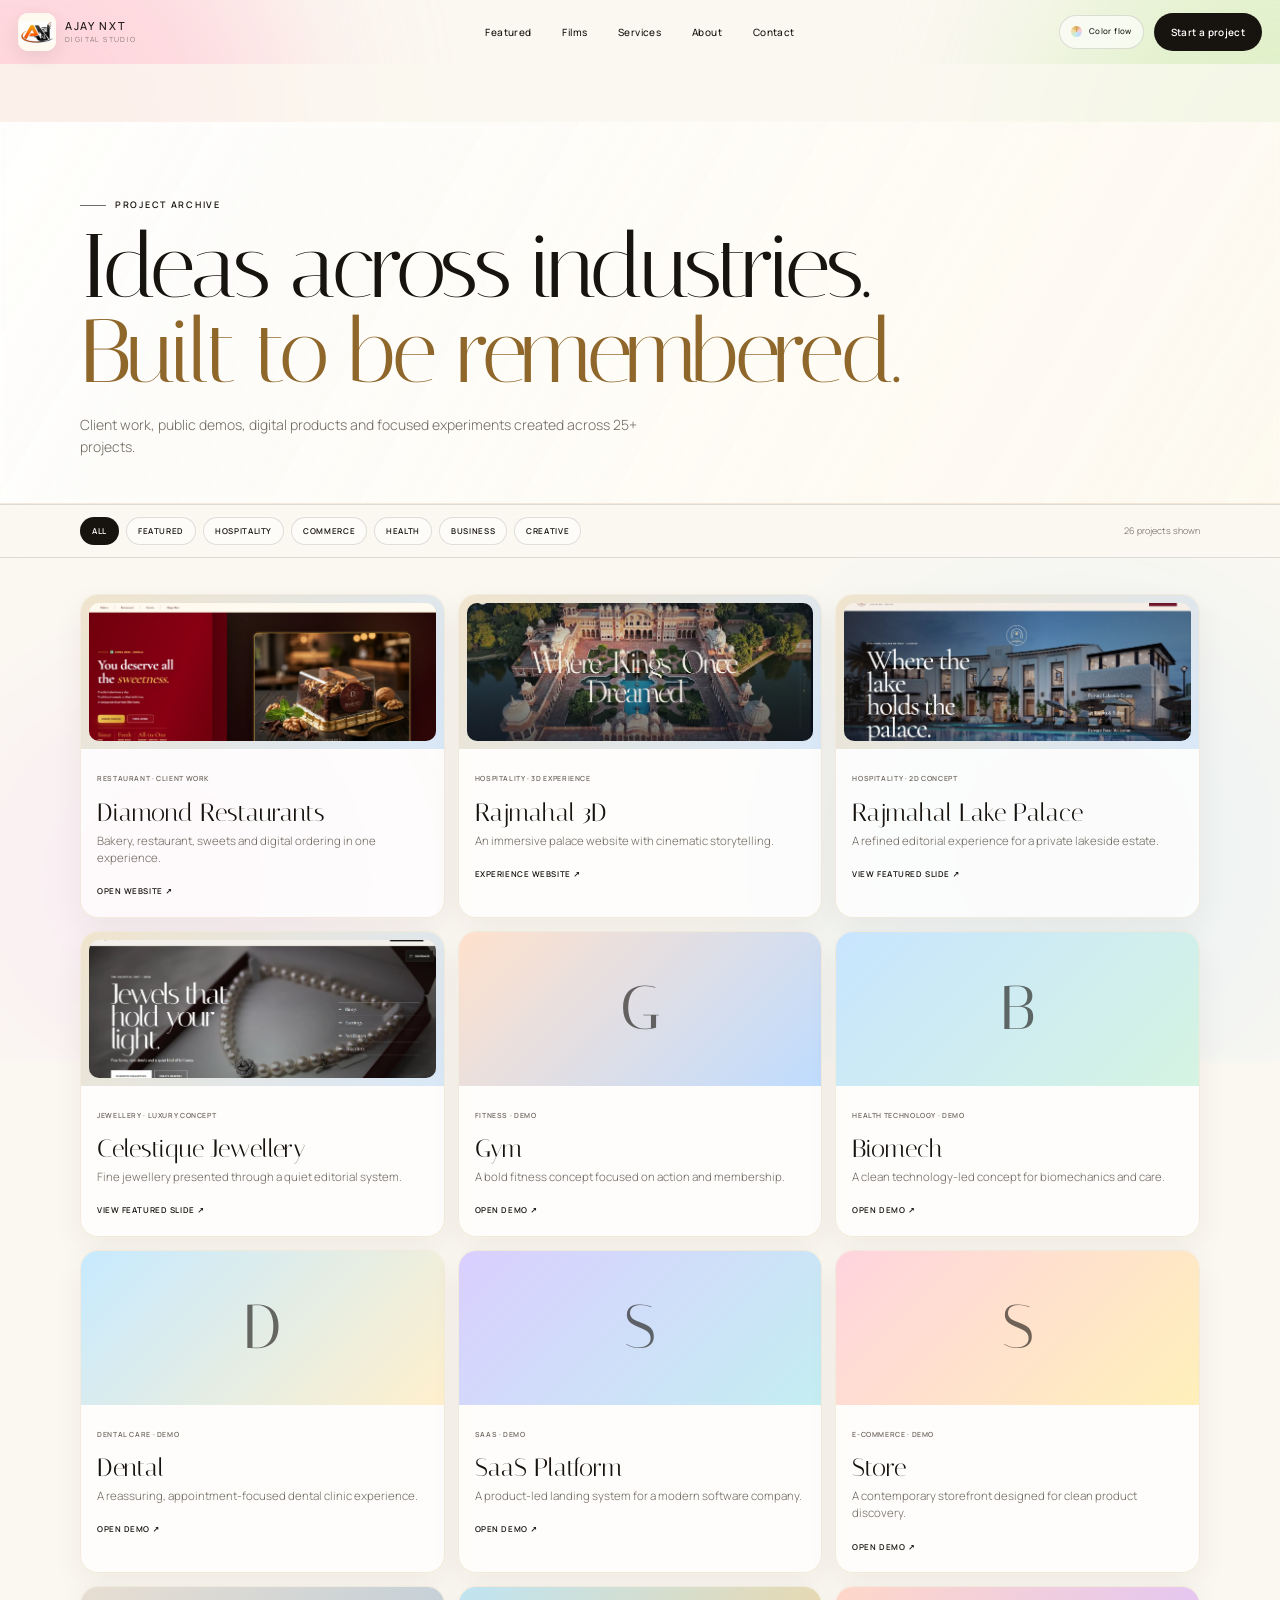
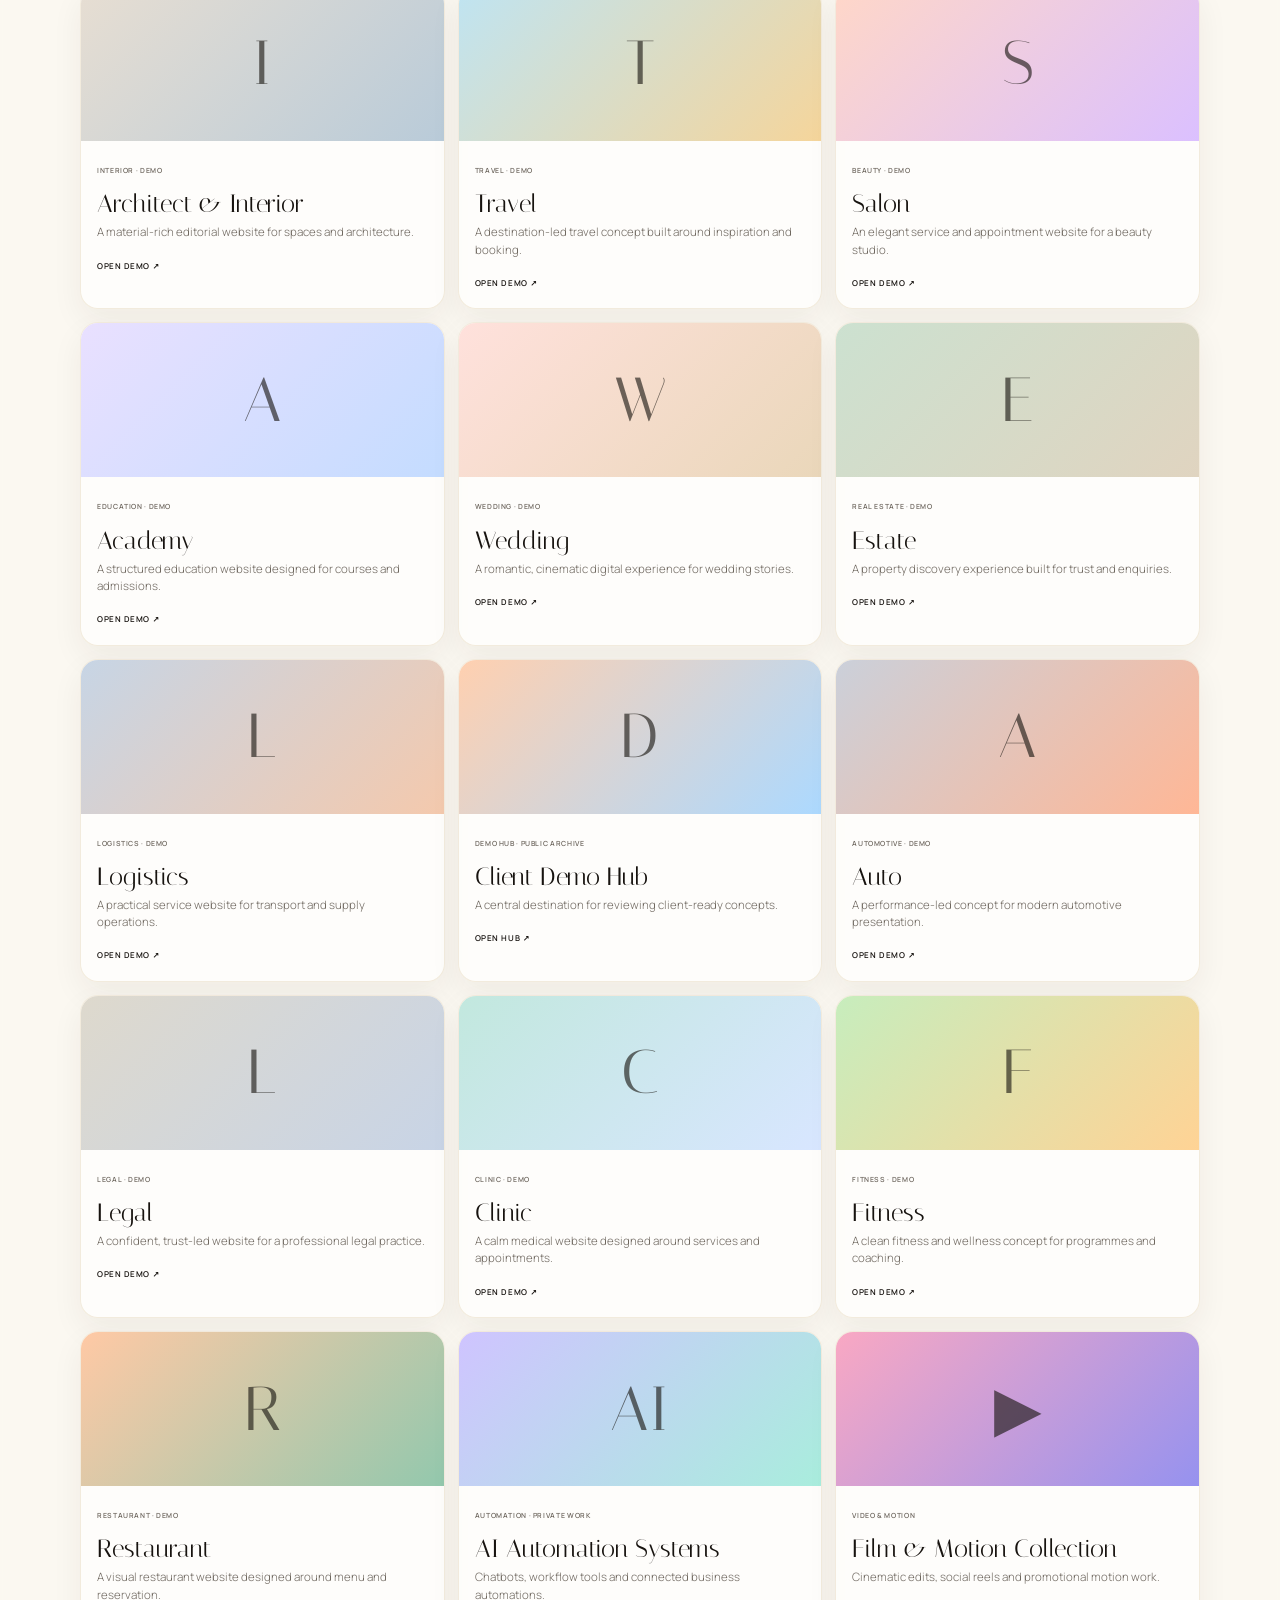
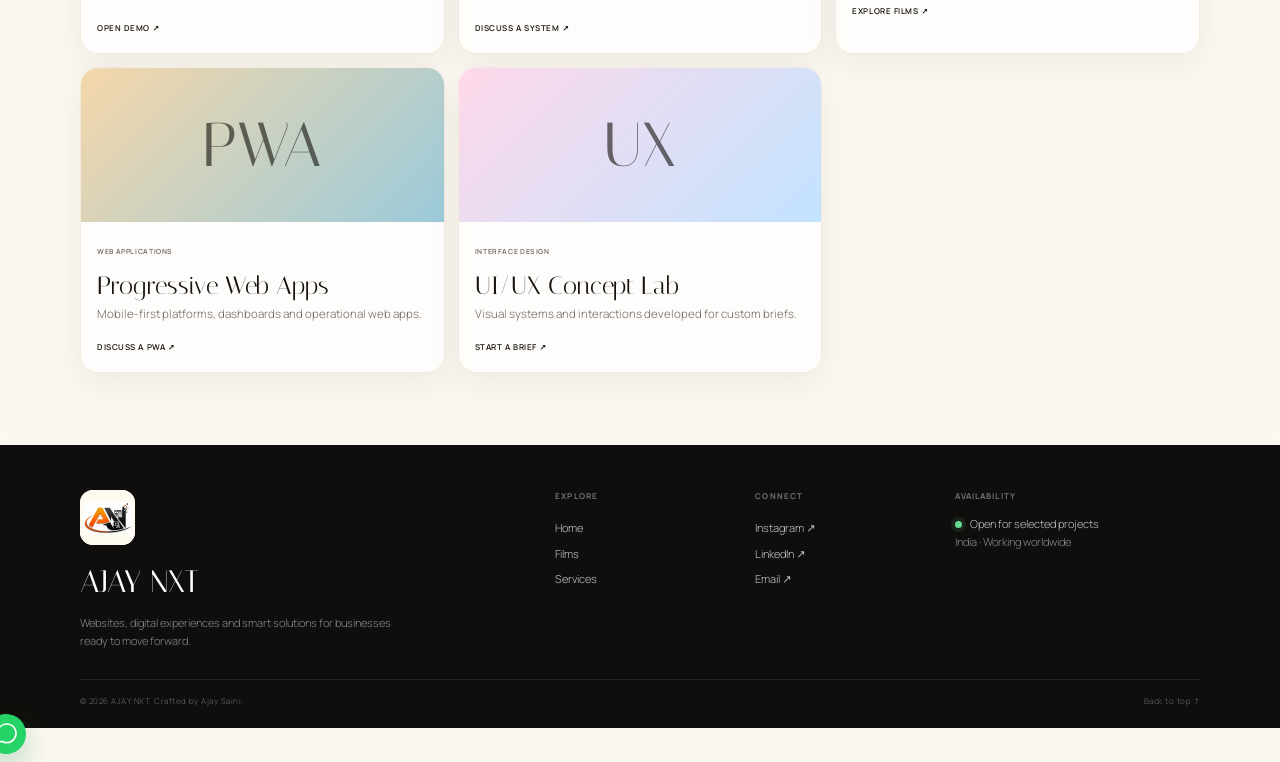
==== commit cc51fd0c: "Add files via upload" ====
--- a/projects.html
+++ b/projects.html
@@ -14,7 +14,7 @@
   <link rel="stylesheet" href="styles.css">
 </head>
 <body id="top">
-  <div class="aurora" aria-hidden="true"></div>
+  <div class="aurora" aria-hidden="true"><i></i><i></i><i></i><i></i></div>
   <header class="site-header scrolled" data-header>
     <a class="brand" href="index.html" aria-label="AJAY NXT home"><img src="assets/images/ajaynxt-logo.webp" alt="AJAY NXT logo" width="220" height="220"><span><strong>AJAY NXT</strong><small>Digital studio</small></span></a>
     <nav class="desktop-nav" aria-label="Main navigation"><a href="index.html#projects">Featured</a><a href="index.html#films">Films</a><a href="index.html#services">Services</a><a href="index.html#about">About</a><a href="index.html#contact">Contact</a></nav>
--- a/styles.css
+++ b/styles.css
@@ -73,3 +73,167 @@
 .about-photo img{height:100%!important}
 
 @media(max-width:520px){.about-layout{grid-template-columns:1fr !important}.about-photo{width:min(150px,48vw)!important;max-width:none;margin:0 auto 0 0}.about-copy{grid-column:auto}.hero{min-height:600px;background-position:74% center}.hero h1{font-size:34px}}
+
+
+/* =========================================================
+   VISIBLE 1-SECOND AUTO COLOUR FLOW
+   ========================================================= */
+body {
+  isolation: isolate;
+}
+.aurora {
+  position: fixed !important;
+  inset: -18vh -16vw !important;
+  z-index: 0 !important;
+  pointer-events: none;
+  opacity: .72 !important;
+  background: transparent !important;
+  filter: none !important;
+  animation: none !important;
+  overflow: hidden;
+}
+.aurora i,
+.hero-color-flow i {
+  position: absolute;
+  display: block;
+  border-radius: 50%;
+  background-color: var(--blob-color, rgba(255,220,170,.75));
+  transition: background-color .95s linear, opacity .4s ease;
+  will-change: transform, background-color;
+}
+.aurora i:nth-child(1) {
+  width: 42vw;
+  aspect-ratio: 1;
+  left: -4vw;
+  top: 2vh;
+  filter: blur(82px);
+  animation: blobMoveA 12s ease-in-out infinite alternate;
+}
+.aurora i:nth-child(2) {
+  width: 38vw;
+  aspect-ratio: 1;
+  right: -3vw;
+  top: 8vh;
+  filter: blur(88px);
+  animation: blobMoveB 15s ease-in-out infinite alternate;
+}
+.aurora i:nth-child(3) {
+  width: 44vw;
+  aspect-ratio: 1;
+  right: 10vw;
+  bottom: -8vh;
+  filter: blur(96px);
+  animation: blobMoveC 17s ease-in-out infinite alternate;
+}
+.aurora i:nth-child(4) {
+  width: 34vw;
+  aspect-ratio: 1;
+  left: 12vw;
+  bottom: -4vh;
+  filter: blur(78px);
+  animation: blobMoveD 14s ease-in-out infinite alternate;
+}
+@keyframes blobMoveA { to { transform: translate3d(12vw, 10vh, 0) scale(1.15); } }
+@keyframes blobMoveB { to { transform: translate3d(-14vw, 12vh, 0) scale(.92); } }
+@keyframes blobMoveC { to { transform: translate3d(-10vw, -12vh, 0) scale(1.1); } }
+@keyframes blobMoveD { to { transform: translate3d(14vw, -8vh, 0) scale(1.16); } }
+
+body > *:not(.aurora) {
+  position: relative;
+  z-index: 1;
+}
+.site-header,
+.mobile-menu,
+.intro,
+.skip-link,
+.floating-whatsapp,
+dialog {
+  z-index: revert-layer;
+}
+.site-header { z-index: 100 !important; }
+.mobile-menu { z-index: 95 !important; }
+.intro { z-index: 9999 !important; }
+.skip-link { z-index: 10000 !important; }
+
+.hero {
+  isolation: isolate;
+}
+.hero-color-flow {
+  position: absolute;
+  inset: 0;
+  z-index: 0;
+  overflow: hidden;
+  pointer-events: none;
+  opacity: .42;
+  mix-blend-mode: soft-light;
+}
+.hero-color-flow i:nth-child(1) {
+  width: 38vw;
+  aspect-ratio: 1;
+  left: -8vw;
+  top: -14vh;
+  filter: blur(72px);
+  animation: heroBlobA 9s ease-in-out infinite alternate;
+}
+.hero-color-flow i:nth-child(2) {
+  width: 34vw;
+  aspect-ratio: 1;
+  right: 4vw;
+  top: -8vh;
+  filter: blur(76px);
+  animation: heroBlobB 11s ease-in-out infinite alternate;
+}
+.hero-color-flow i:nth-child(3) {
+  width: 40vw;
+  aspect-ratio: 1;
+  right: 18vw;
+  bottom: -20vh;
+  filter: blur(82px);
+  animation: heroBlobC 13s ease-in-out infinite alternate;
+}
+@keyframes heroBlobA { to { transform: translate3d(14vw, 12vh, 0) scale(1.12); } }
+@keyframes heroBlobB { to { transform: translate3d(-10vw, 10vh, 0) scale(.95); } }
+@keyframes heroBlobC { to { transform: translate3d(-12vw, -10vh, 0) scale(1.1); } }
+.hero-copy { position: relative; z-index: 2 !important; }
+
+/* Keep sections translucent so the flowing light is visible throughout. */
+.projects,
+.services,
+.about,
+.social,
+.contact,
+.whatsapp-cta,
+.archive-main,
+.archive-hero {
+  background-color: rgba(251,248,241,.74) !important;
+  backdrop-filter: blur(3px);
+}
+.films,
+.global,
+.site-footer {
+  position: relative;
+  z-index: 1;
+}
+
+body.flow-off .aurora,
+body.flow-off .hero-color-flow {
+  opacity: .12 !important;
+}
+body.flow-off .aurora i,
+body.flow-off .hero-color-flow i {
+  animation-play-state: paused !important;
+  transition: none !important;
+}
+
+@media (max-width: 760px) {
+  .aurora { opacity: .62 !important; }
+  .aurora i:nth-child(1), .aurora i:nth-child(2), .aurora i:nth-child(3), .aurora i:nth-child(4) {
+    width: 78vw;
+    filter: blur(70px);
+  }
+  .hero-color-flow { opacity: .32; }
+  .hero-color-flow i:nth-child(1), .hero-color-flow i:nth-child(2), .hero-color-flow i:nth-child(3) {
+    width: 74vw;
+    filter: blur(62px);
+  }
+}
